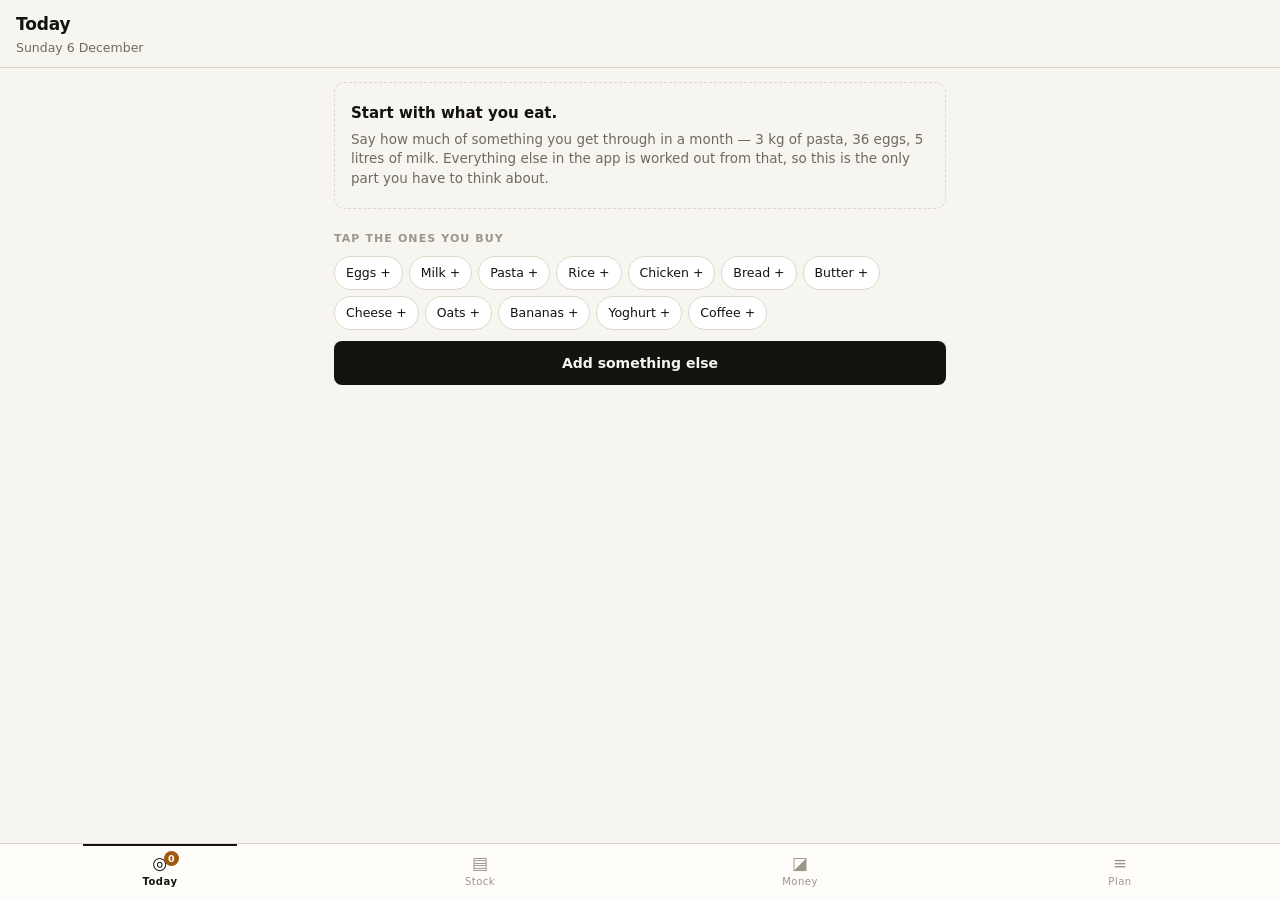
==== site/index.html @ faa76fbd "Update index.html" ====
<!DOCTYPE html>
<html lang="en">
<head>
<meta charset="utf-8">
<meta name="viewport" content="width=device-width,initial-scale=1,viewport-fit=cover">
<meta name="apple-mobile-web-app-capable" content="yes">
<meta name="mobile-web-app-capable" content="yes">
<meta name="apple-mobile-web-app-status-bar-style" content="default">
<meta name="apple-mobile-web-app-title" content="Kurv">
<meta name="theme-color" content="#f7f5f0">
<link rel="manifest" href="manifest.webmanifest">
<link rel="apple-touch-icon" href="icon.png">
<title>Kurv</title>
<style>
/* ---------------------------------------------------------------- tokens
   Carried over from SunWatch, which reads well at full brightness in a shop.
   Paper ground, near-black ink, hairline rules. Colour is functional only:
   green means the price is below normal, amber means act soon, red means
   you have run out or something is spoiling. Nothing is coloured for looks.

   Every number is set in mono with tabular figures — quantities and prices
   are the content of this app, so they get the instrument face and the
   prose gets out of the way.
------------------------------------------------------------------------ */
:root{
  --paper:#f7f5f0; --card:#fffdf9; --ink:#14120e; --mute:#6f6a5e;
  --faint:#9c9689; --rule:#ddd8cb; --rule2:#eae5d9;
  --deal:#1a6b46; --dealbg:#e8f2ec;
  --need:#a1590f; --needbg:#f8eedf;
  --gone:#9d2c20; --gonebg:#f8e8e5;
  --tap:44px;
  --mono:ui-monospace,"SF Mono",SFMono-Regular,Menlo,Consolas,monospace;
  --sans:-apple-system,BlinkMacSystemFont,"Segoe UI",Roboto,system-ui,sans-serif;
}
*{box-sizing:border-box;margin:0;padding:0;-webkit-tap-highlight-color:transparent}
html{-webkit-text-size-adjust:100%}
body{
  background:var(--paper); color:var(--ink); font-family:var(--sans);
  font-size:15px; line-height:1.45; touch-action:manipulation;
  padding-bottom:calc(70px + env(safe-area-inset-bottom));
  overscroll-behavior-y:contain;
}
.num{font-family:var(--mono);font-variant-numeric:tabular-nums;letter-spacing:-.02em}
button,input,select{font:inherit;color:inherit}
button{background:none;border:0;cursor:pointer}
:focus-visible{outline:2px solid var(--ink);outline-offset:2px;border-radius:3px}
@media (prefers-reduced-motion:reduce){*{animation:none!important;transition:none!important}}

/* ------------------------------------------------------------------ shell */
header{
  /* Deliberately not sticky. A sticky header over a long list of cards with
     clipped corners is what leaves paint trails on iOS Safari, and the nav at
     the bottom already gives a fixed anchor. */
  background:var(--paper);
  padding:calc(12px + env(safe-area-inset-top)) 16px 10px;
  border-bottom:1px solid var(--rule);
}
.hrow{display:flex;align-items:baseline;justify-content:space-between;gap:10px}
h1{font-size:17px;font-weight:650;letter-spacing:-.01em}
.hsub{font-size:12.5px;color:var(--mute);margin-top:2px}
main{padding:14px 14px 24px;max-width:640px;margin:0 auto}
.panel{display:none}
.panel.on{display:block}
h2{font-size:11px;font-weight:650;letter-spacing:.1em;text-transform:uppercase;
   color:var(--faint);margin:22px 0 9px}
h2:first-child{margin-top:2px}
.empty{border:1px dashed var(--rule);border-radius:10px;padding:20px 16px;
  text-align:center;color:var(--mute);font-size:13.5px}
.empty b{display:block;color:var(--ink);font-size:15px;font-weight:600;margin-bottom:5px}

/* ------------------------------------------------------------------- card */
.card{
  background:var(--card);border:1px solid var(--rule);border-radius:12px;
  padding:13px 14px;margin-bottom:9px;
}
/* The left edge is the status. A border rather than an absolutely positioned
   pseudo-element, so nothing has to be clipped to the rounded corner. */
.card.act{border-left-width:3px;padding-left:12px}
.card.s-deal{border-left-color:var(--deal)}
.card.s-need{border-left-color:var(--need)}
.card.s-out{border-left-color:var(--gone)}
.chead{display:flex;align-items:center;gap:9px;justify-content:space-between}
.cname{font-size:15.5px;font-weight:640;letter-spacing:-.01em}
.badge{font-size:10px;font-weight:700;letter-spacing:.08em;text-transform:uppercase;
  padding:3px 7px;border-radius:4px;white-space:nowrap}
.b-deal{background:var(--dealbg);color:var(--deal)}
.b-need{background:var(--needbg);color:var(--need)}
.b-out{background:var(--gonebg);color:var(--gone)}
.b-off{background:#eee9dd;color:var(--mute)}

/* ------------------------------------------------- signature: the burn-down
   How many days of this you have left, drawn as the cupboard emptying. The
   dotted upright is the point at which you want to be buying again; the
   hatched tail is what the suggested purchase would add. Same component is
   reused live inside the buy sheet, so the preview is literally the gauge
   you were just looking at. */
.gauge{margin:10px 0 2px}
.track{position:relative;height:9px;background:#ece7db;border-radius:5px;overflow:hidden}
.fill{position:absolute;left:0;top:0;bottom:0;border-radius:5px;background:var(--ink)}
.card.s-need .fill{background:var(--need)}
.card.s-out .fill{background:var(--gone)}
.ahead{position:absolute;top:0;bottom:0;border-radius:0 5px 5px 0;background:#9ecdb4}
.notch{position:absolute;top:0;bottom:0;width:1px;background:#8e8878}
.gsub{display:flex;justify-content:space-between;gap:8px;margin-top:6px;
  font-size:12px;color:var(--mute)}
.gsub .num{color:var(--ink)}

/* ------------------------------------------------- signature: the shelf tag
   The artifact this whole app is about. Store in the black bar, pack price
   large, price-per-unit beneath it because that is the number that actually
   decides anything. */
.tag{border:1px solid var(--ink);border-radius:7px;margin:11px 0 0;background:#fff}
.tag-store{background:var(--ink);color:var(--paper);font-size:9.5px;font-weight:700;
  letter-spacing:.09em;text-transform:uppercase;padding:5px 10px;
  border-radius:5px 5px 0 0;display:flex;justify-content:space-between;gap:8px}
.tag-body{padding:9px 11px 10px}
.tag-top{display:flex;align-items:baseline;gap:8px;flex-wrap:wrap}
.tag-price{font-size:22px;font-weight:680;line-height:1.05}
.tag-unit{font-size:13px;font-weight:600;color:var(--deal)}
.tag-was{font-size:11.5px;color:var(--faint);text-decoration:line-through}
.tag-name{font-size:11.5px;color:var(--mute);margin-top:3px;
  overflow:hidden;text-overflow:ellipsis;white-space:nowrap}

.why{font-size:13px;color:var(--mute);margin-top:10px;line-height:1.4}
.why b{color:var(--ink);font-weight:600}
.foot{display:flex;justify-content:space-between;gap:8px;margin-top:10px;
  padding-top:9px;border-top:1px solid var(--rule2);font-size:11.5px;color:var(--faint)}
.foot .num{color:var(--mute)}
.warn{font-size:12px;color:var(--gone);margin-top:8px;display:flex;gap:6px}
.warn::before{content:"▲";font-size:9px;line-height:1.6;flex:none}

/* ---------------------------------------------------------------- controls */
.row{display:flex;gap:8px;margin-top:11px;align-items:stretch}
.btn{background:var(--ink);color:var(--paper);border-radius:8px;padding:0 14px;
  min-height:var(--tap);font-size:14px;font-weight:600;display:flex;
  align-items:center;justify-content:center;gap:7px;flex:1;text-align:center}
.btn.deal{background:var(--deal)}
.btn.need{background:var(--need)}
.btn:active{opacity:.75}
.btn.ghost{background:none;color:var(--ink);border:1px solid var(--rule);flex:none;
  min-width:var(--tap);padding:0 12px;font-weight:500}
.btn.sm{min-height:34px;font-size:13px;padding:0 11px;flex:none}
.btn[disabled]{opacity:.4;pointer-events:none}
.chev{font-size:13px}

.slim{display:flex;align-items:center;gap:11px;width:100%;text-align:left;
  padding:11px 2px;min-height:var(--tap)}
.slim .cname{flex:none;min-width:82px}
.slim .track{flex:1;height:7px}
.slim .r{font-size:12px;color:var(--mute);flex:none;text-align:right;min-width:92px}

/* ------------------------------------------------------------------ fields */
.f{margin-top:11px}
.f label{display:block;font-size:11px;font-weight:600;letter-spacing:.06em;
  text-transform:uppercase;color:var(--faint);margin-bottom:5px}
input[type=text],input[type=number],input[type=date],input[type=search],select{
  -webkit-appearance:none;appearance:none;width:100%;background:#fff;border:1px solid var(--rule);border-radius:8px;
  padding:10px 11px;font-size:16px;min-height:var(--tap);
  font-family:var(--mono);font-variant-numeric:tabular-nums}
input[type=text],input[type=search],select{font-family:var(--sans)}
input::placeholder{color:#b8b2a4;font-family:var(--sans)}
.f2{display:grid;grid-template-columns:1fr 1fr;gap:9px}
.f3{display:grid;grid-template-columns:1fr 1fr 1fr;gap:9px}
.hint{font-size:11.5px;color:var(--faint);margin-top:5px}
.tags{display:flex;flex-wrap:wrap;gap:6px;margin-top:7px}
.tg{border:1px solid var(--rule);background:#fff;border-radius:20px;padding:7px 11px;
  font-size:12.5px;min-height:34px;display:flex;align-items:center}
.tg.on{background:var(--ink);color:var(--paper);border-color:var(--ink)}

/* ------------------------------------------------------------------ detail */
.detail{display:none;margin-top:12px;padding-top:12px;border-top:1px solid var(--rule2)}
.detail.on{display:block}
.lo{display:flex;align-items:center;gap:10px;padding:9px 0;
  border-bottom:1px solid var(--rule2)}
.lo:last-child{border-bottom:0}
.lo-m{flex:1;min-width:0}
.lo-n{font-size:13px;overflow:hidden;text-overflow:ellipsis;white-space:nowrap}
.lo-s{font-size:11.5px;color:var(--faint);margin-top:2px}
.lo-p{text-align:right;flex:none}
.lo-u{font-size:13.5px;font-weight:640}
.lo-w{font-size:11px;color:var(--faint)}
.x{color:var(--faint);font-size:19px;line-height:1;padding:8px;flex:none;min-width:36px}
.best{color:var(--deal);font-weight:640}

.res{display:flex;align-items:center;gap:10px;padding:10px 0;
  border-bottom:1px solid var(--rule2);width:100%;text-align:left}
.res:last-child{border-bottom:0}
.res-m{flex:1;min-width:0}
.plus{border:1px solid var(--rule);border-radius:7px;min-width:38px;min-height:38px;
  display:flex;align-items:center;justify-content:center;font-size:17px;flex:none}
.plus.on{background:var(--ink);color:var(--paper);border-color:var(--ink)}

/* ------------------------------------------------------------------- lots */
.lot{display:flex;align-items:center;gap:10px;padding:10px 0;
  border-bottom:1px solid var(--rule2)}
.lot:last-child{border-bottom:0}
.lot-m{flex:1;min-width:0}
.lot-q{font-size:14px;font-weight:620}
.lot-s{font-size:11.5px;color:var(--mute);margin-top:2px}
.dot{display:inline-block;width:6px;height:6px;border-radius:50%;
  background:var(--need);margin-right:5px;vertical-align:middle}
.soon{color:var(--gone)}

/* ------------------------------------------------------------------ money */
.big{font-family:var(--mono);font-variant-numeric:tabular-nums;
  font-size:38px;font-weight:600;letter-spacing:-.03em;line-height:1}
.big small{font-size:15px;font-weight:500;color:var(--mute);letter-spacing:0}
.kv{display:flex;justify-content:space-between;gap:10px;padding:8px 0;
  border-bottom:1px solid var(--rule2);font-size:13.5px}
.kv:last-child{border-bottom:0}
.kv span:first-child{color:var(--mute)}
.bar{height:10px;background:#ece7db;border-radius:5px;overflow:hidden;margin:9px 0 5px;
  position:relative}
.bar i{display:block;height:100%;background:var(--ink);border-radius:5px}
.bar i.over{background:var(--gone)}
svg.chart{width:100%;height:150px;display:block;margin-top:4px}
.rc{display:flex;gap:10px;padding:9px 0;border-bottom:1px solid var(--rule2);font-size:13px}
.rc:last-child{border-bottom:0}
.rc-m{flex:1;min-width:0}
.rc-s{font-size:11.5px;color:var(--faint);margin-top:2px}
.rc-p{text-align:right;flex:none}
.save{color:var(--deal);font-size:11.5px}

.packin{width:62px;flex:none;padding:7px 6px;text-align:center;font-size:14px;
  min-height:36px;border-radius:6px}
.kv .save{font-size:inherit}
.res{background:none;border:0}
.slim{cursor:pointer}

/* -------------------------------------------------------------------- nav */
nav{position:fixed;left:0;right:0;bottom:0;z-index:30;display:flex;
  background:var(--card);border-top:1px solid var(--rule);
  padding-bottom:env(safe-area-inset-bottom)}
nav button{flex:1;padding:9px 2px 8px;font-size:10px;letter-spacing:.05em;
  color:var(--faint);display:flex;flex-direction:column;align-items:center;gap:3px;
  min-height:56px;justify-content:center;position:relative}
nav button .g{font-size:17px;line-height:1}
nav button.on{color:var(--ink);font-weight:640}
nav button.on::after{content:"";position:absolute;top:0;left:26%;right:26%;height:2px;
  background:var(--ink)}
nav .pip{position:absolute;top:7px;right:calc(50% - 19px);min-width:15px;height:15px;
  border-radius:8px;background:var(--need);color:#fff;font-size:9.5px;font-weight:700;
  display:flex;align-items:center;justify-content:center;padding:0 4px}

/* ------------------------------------------------------------------ sheet */
.modal{position:fixed;inset:0;z-index:60;background:rgba(20,18,14,.42);
  display:none;align-items:flex-end;justify-content:center}
.modal.on{display:flex}
.sheet{background:var(--paper);width:100%;max-width:640px;
  border-radius:16px 16px 0 0;padding:18px 16px calc(18px + env(safe-area-inset-bottom));
  max-height:92vh;overflow-y:auto}
.sheet h3{font-size:17px;font-weight:650;letter-spacing:-.01em}
.sheet .sub{font-size:12.5px;color:var(--mute);margin-top:3px}
.prev{background:var(--card);border:1px solid var(--rule);border-radius:10px;
  padding:12px;margin-top:13px}
/* Centred with left/right rather than a transform: a fixed, transformed,
   fading element is the single most reliable way to get a ghost on iOS. */
#toast{position:fixed;left:12px;right:12px;bottom:calc(78px + env(safe-area-inset-bottom));
  margin:0 auto;width:max-content;max-width:calc(100% - 24px);
  background:var(--ink);color:var(--paper);
  padding:10px 15px;border-radius:8px;font-size:13.5px;z-index:80;
  visibility:hidden;opacity:0;pointer-events:none;transition:opacity .18s;text-align:center}
#toast.on{visibility:visible;opacity:1}
.note{background:var(--needbg);border:1px solid #e6d5b8;border-radius:9px;
  padding:11px 12px;font-size:13px;margin-bottom:12px;display:flex;
  justify-content:space-between;align-items:center;gap:10px}
.note.ok{background:var(--dealbg);border-color:#c8e0d3}
</style>
</head>
<body>

<header>
  <div class="hrow">
    <h1 id="hTitle">Today</h1>
    <div class="num" id="hRight" style="font-size:12.5px;color:var(--mute)"></div>
  </div>
  <div class="hsub" id="hSub"></div>
</header>

<main>
  <section class="panel on" id="p-today"><div id="todayBody"></div></section>
  <section class="panel" id="p-stock"><div id="stockBody"></div></section>
  <section class="panel" id="p-money"><div id="moneyBody"></div></section>
  <section class="panel" id="p-plan"><div id="planBody"></div></section>
</main>

<nav>
  <button data-tab="today" class="on"><span class="g">◎</span>Today<span class="pip" id="pip" hidden></span></button>
  <button data-tab="stock"><span class="g">▤</span>Stock</button>
  <button data-tab="money"><span class="g">◪</span>Money</button>
  <button data-tab="plan"><span class="g">≡</span>Plan</button>
</nav>

<!-- Log a purchase ------------------------------------------------------- -->
<div class="modal" id="mBuy">
  <div class="sheet">
    <h3 id="buyTitle">Buy</h3>
    <div class="sub" id="buySub"></div>

    <div class="f">
      <label>Product</label>
      <select id="buyProduct"></select>
    </div>

    <div class="f2">
      <div class="f"><label>Packs</label>
        <input id="buyPacks" type="number" min="1" step="1" inputmode="numeric"></div>
      <div class="f"><label>Price per pack</label>
        <input id="buyPrice" type="number" min="0" step="0.01" inputmode="decimal"></div>
    </div>

    <div class="f">
      <label>Best before</label>
      <div class="tags" id="buyTags"></div>
      <input id="buyExp" type="date" style="margin-top:7px">
    </div>

    <div class="prev" id="buyPrev"></div>

    <div class="row">
      <button class="btn ghost" data-act="close">Cancel</button>
      <button class="btn" data-act="confirmBuy">Log purchase</button>
    </div>
  </div>
</div>

<!-- Add stock you already have ------------------------------------------- -->
<div class="modal" id="mStock">
  <div class="sheet">
    <h3 id="stkTitle">Add stock</h3>
    <div class="sub" id="stkSub"></div>

    <div class="f"><label id="stkQtyLabel">Amount</label>
      <input id="stkQty" type="number" min="0" step="any" inputmode="decimal"></div>

    <div class="f">
      <label>Best before</label>
      <div class="tags" id="stkTags"></div>
      <input id="stkExp" type="date" style="margin-top:7px">
    </div>

    <div class="prev" id="stkPrev"></div>

    <div class="row">
      <button class="btn ghost" data-act="close">Cancel</button>
      <button class="btn" data-act="confirmStock">Add to stock</button>
    </div>
  </div>
</div>

<!-- Create or edit a meal item ------------------------------------------- -->
<div class="modal" id="mItem">
  <div class="sheet">
    <h3 id="itemTitle">New item</h3>
    <div class="sub">What you eat and how fast. Set once, then leave it alone.</div>

    <div class="f"><label>Name</label>
      <input id="itName" type="text" placeholder="Eggs" autocomplete="off"></div>

    <div class="f"><label>Measured in</label>
      <div class="tags" id="itUnit"></div></div>

    <div class="f2">
      <div class="f"><label>Per month</label>
        <input id="itMonth" type="number" min="0" step="any" inputmode="decimal"></div>
      <div class="f"><label>Per day</label>
        <input id="itDay" type="number" min="0" step="any" inputmode="decimal"></div>
    </div>
    <div class="hint" id="itRateHint"></div>

    <div class="f2">
      <div class="f"><label>Keeps, unopened</label>
        <input id="itShelf" type="number" min="1" step="1" inputmode="numeric"></div>
      <div class="f"><label>Keeps, once open</label>
        <input id="itOpen" type="number" min="0" step="1" inputmode="numeric"></div>
    </div>
    <div class="hint">Days. Leave "once open" at 0 for anything that keeps the same
      after opening, like pasta or rice.</div>

    <div class="f"><label>Buy again when down to</label>
      <input id="itCover" type="number" min="1" step="1" inputmode="numeric"></div>
    <div class="hint">Days of supply left. Blank uses the default in Plan.</div>

    <div class="row">
      <button class="btn ghost" data-act="close">Cancel</button>
      <button class="btn" data-act="confirmItem">Save</button>
    </div>
    <div class="row" id="itDeleteRow" hidden>
      <button class="btn ghost" data-act="deleteItem" style="flex:1;color:var(--gone)">
        Delete this item</button>
    </div>
  </div>
</div>

<!-- Close the month ------------------------------------------------------- -->
<div class="modal" id="mReset">
  <div class="sheet">
    <h3>Close the month</h3>
    <div class="sub" id="resetSub"></div>
    <div class="prev" id="resetPrev"></div>
    <div class="hint" style="margin-top:10px">
      Your stock, lookout lists and plan all stay exactly as they are. Only the
      month's spending, savings and receipts are filed away.</div>
    <div class="row">
      <button class="btn ghost" data-act="close">Not yet</button>
      <button class="btn" data-act="confirmReset">File it and start fresh</button>
    </div>
  </div>
</div>

<input type="file" id="importFile" accept="application/json" hidden>
<div id="toast" role="status" aria-live="polite"></div>
<script>
/* ============================================================================
 * Kurv engine — the whole decision model.
 *
 * One idea holds it together: you state a fixed monthly plan ("36 eggs, 3 kg
 * pasta, 5 L milk"), and everything else is derived. The app never guesses
 * your consumption from receipts, which is what made the last version need so
 * much explaining on screen.
 *
 * Two purchases exist and only two:
 *   needful      you are running low and nothing is on offer  -> one pack
 *   opportunity  a real offer exists                          -> as many packs
 *                as the item's own budget affords and its shelf life survives
 *
 * No dependency on the DOM, so it runs under node for tests.
 * ==========================================================================*/

var Kurv = (function () {
  "use strict";

  var MS_DAY = 86400000;
  var MONTH = 30.437; // mean Gregorian month, so "36 a month" means 36
  var EPS = 1e-9;

  /* ======================================================== days and dates
   * Everything internal is an integer local day number. Storing timestamps
   * meant a session that crossed 02:00 changed day in UTC but not in
   * Copenhagen, and the cover counts drifted by one.
   */

  function dayOf(d) {
    d = d || new Date();
    return Math.floor(
      Date.UTC(d.getFullYear(), d.getMonth(), d.getDate()) / MS_DAY
    );
  }
  function dayFromISO(iso) {
    if (!iso || String(iso).length < 10) return null;
    var y = +String(iso).slice(0, 4),
      m = +String(iso).slice(5, 7),
      d = +String(iso).slice(8, 10);
    if (!isFinite(y) || !isFinite(m) || !isFinite(d)) return null;
    return Math.floor(Date.UTC(y, m - 1, d) / MS_DAY);
  }
  function isoFromDay(n) {
    if (n === null || n === undefined || !isFinite(n)) return "";
    return new Date(n * MS_DAY).toISOString().slice(0, 10);
  }
  function today() {
    return dayOf(new Date());
  }
  function monthKeyOf(d) {
    d = d || new Date();
    return d.getFullYear() + "-" + String(d.getMonth() + 1).padStart(2, "0");
  }
  /** Human date, Danish short form, without dragging in Intl every call. */
  var MON = ["jan","feb","mar","apr","maj","jun","jul","aug","sep","okt","nov","dec"];
  function dayLabel(n) {
    if (n === null || n === undefined || !isFinite(n)) return "—";
    var d = new Date(n * MS_DAY);
    var s = d.getUTCDate() + " " + MON[d.getUTCMonth()];
    // Only show the year when it is not the current one, so the common case
    // stays short and "3 aug" can never be mistaken for today.
    var y = d.getUTCFullYear();
    return y === new Date().getFullYear() ? s : s + " " + y;
  }

  /* ================================================================== units
   * A meal item has exactly one canonical unit, fixed by the plan. "36 eggs a
   * month" makes it pieces, and a 15-stk tray then converts cleanly. The old
   * version let a kg list hold a stk product, which silently recorded 0.00 kg
   * and made every downstream number wrong.
   */

  var CANON = ["pc", "kg", "L"];
  var UNIT_LABEL = { pc: "pcs", kg: "kg", L: "L" };
  var UNIT_PER = { pc: "stk", kg: "kg", L: "L" }; // what goes after "kr/"
  var UNIT_NOUN = { pc: "pieces", kg: "kilos", L: "litres" };

  var TO_BASE = {
    g: ["kg", 0.001], gr: ["kg", 0.001], gram: ["kg", 0.001], grams: ["kg", 0.001],
    kg: ["kg", 1], kilo: ["kg", 1], kilogram: ["kg", 1],
    ml: ["L", 0.001], cl: ["L", 0.01], dl: ["L", 0.1],
    l: ["L", 1], lt: ["L", 1], ltr: ["L", 1], liter: ["L", 1], litre: ["L", 1],
    stk: ["pc", 1], st: ["pc", 1], stks: ["pc", 1], pc: ["pc", 1], pcs: ["pc", 1],
    pk: ["pc", 1], pak: ["pc", 1], pakke: ["pc", 1], pkt: ["pc", 1],
    styk: ["pc", 1], piece: ["pc", 1], pieces: ["pc", 1], ps: ["pc", 1],
  };

  function cleanUnit(u) {
    return String(u || "").trim().toLowerCase().replace(/[.\s_-]/g, "");
  }

  /** One quantity+unit pair into a canonical unit, or null if incompatible. */
  function toCanon(qty, unit, canon) {
    var q = Number(qty);
    if (!isFinite(q) || q <= 0) return null;
    var e = TO_BASE[cleanUnit(unit)];
    if (!e || e[0] !== canon) return null;
    return q * e[1];
  }

  /* ============================================================ pack parsing
   * The catalog's own quantity/unit columns are right most of the time and
   * blank or wrong the rest, with the real size sitting in the name:
   * "Dava, Skrabeæg S/M 1× 15 stk". So try the columns, then read the name,
   * and always keep the number visible so it can be corrected by hand.
   */

  var NUM = "(\\d+(?:[.,]\\d+)?)";
  var UNITS = "(kg|g|gram|gr|ml|cl|dl|liter|litre|ltr|l|stk|styk|st|stks|pk|pakke|pak|pkt|pcs|pc)";

  function parsePack(name, colQty, colUnit, canon) {
    // 1. the catalog columns, when they agree with the item's unit
    var direct = toCanon(colQty, colUnit, canon);

    // 2. every size-looking token in the name, converted where possible
    var found = [];
    var text = " " + String(name || "").toLowerCase().replace(/,/g, " ") + " ";

    // "3 x 500 g" / "1× 15 stk" — a multiplier and a size
    var reMul = new RegExp(NUM + "\\s*[x×*]\\s*" + NUM + "\\s*" + UNITS + "\\b", "g");
    var m;
    while ((m = reMul.exec(text))) {
      var mult = Number(m[1].replace(",", "."));
      var size = Number(m[2].replace(",", "."));
      var v = toCanon(size, m[3], canon);
      if (v !== null && mult > 0) found.push(v * mult);
    }

    // "500 g" / "15 stk" / "1 L"
    var reOne = new RegExp(NUM + "\\s*" + UNITS + "\\b", "g");
    while ((m = reOne.exec(text))) {
      var v2 = toCanon(m[1].replace(",", "."), m[2], canon);
      if (v2 !== null) found.push(v2);
    }

    // "10-pak" / "6 pack" — a bare count, only meaningful for pieces
    if (canon === "pc") {
      var rePak = new RegExp(NUM + "\\s*-?\\s*(pak|pack|pk|stk)\\b", "g");
      while ((m = rePak.exec(text))) {
        var n = Number(m[1].replace(",", "."));
        if (n > 0) found.push(n);
      }
    }

    if (direct !== null) {
      // A column reading of exactly 1 next to a bigger number in the name is
      // the "1× 15 stk" case: the column counted trays, the name counted eggs.
      var bigger = found.filter(function (x) { return x > direct + EPS; });
      if (direct === 1 && bigger.length) return Math.max.apply(null, bigger);
      return direct;
    }
    if (found.length) return Math.max.apply(null, found);
    return null;
  }

  /* ================================================================= search
   * The catalog is Danish and typed on a phone, so æ/ae/a all have to collapse
   * to one form before anything is compared — otherwise "malk" and "brod",
   * which is what people actually type, match nothing.
   */

  function fold(s) {
    var t = String(s || "");
    if (t.normalize) t = t.normalize("NFC");
    t = t.replace(/[ÆæÄä]/g, "a").replace(/[ØøÖö]/g, "o").replace(/[Åå]/g, "a");
    t = t.normalize("NFKD").replace(/[\u0300-\u036f]/g, "");
    t = t.toLowerCase().replace(/[^a-z0-9]+/g, " ");
    t = t.replace(/aa/g, "a").replace(/ae/g, "a").replace(/oe/g, "o");
    return t.replace(/\s+/g, " ").trim();
  }

  // English in, Danish out. Typing "eggs" in an English interface is a fair
  // thing to try, and it used to return nothing at all.
  var SYN = {
    egg: "æg", eggs: "æg", milk: "mælk", wholemilk: "sødmælk",
    chicken: "kylling", bread: "brød", butter: "smør", cheese: "ost",
    rice: "ris", onion: "løg", onions: "løg", potato: "kartofler",
    potatoes: "kartofler", apple: "æble", apples: "æbler", banana: "banan",
    bananas: "bananer", beef: "oksekød", pork: "svinekød", fish: "fisk",
    oats: "havregryn", oatmeal: "havregryn", porridge: "havregryn",
    flour: "hvedemel", sugar: "sukker", salt: "salt", coffee: "kaffe",
    tea: "te", juice: "juice", water: "vand", oil: "olie", oliveoil: "olivenolie",
    tomato: "tomat", tomatoes: "tomater", carrot: "gulerødder",
    carrots: "gulerødder", cucumber: "agurk", salmon: "laks", tuna: "tun",
    beans: "bønner", lentils: "linser", chickpeas: "kikærter",
    yoghurt: "yoghurt", yogurt: "yoghurt", skyr: "skyr", cream: "fløde",
    mince: "hakket", minced: "hakket", chocolate: "chokolade",
    honey: "honning", nuts: "nødder", almonds: "mandler", lemon: "citron",
    orange: "appelsin", garlic: "hvidløg", pepper: "peber", turkey: "kalkun",
    lamb: "lam", ham: "skinke", sausage: "pølser", bacon: "bacon",
    pasta: "pasta", spaghetti: "spaghetti", noodles: "nudler",
    frozen: "frost", organic: "økologisk", wholegrain: "fuldkorn",
    cornflakes: "cornflakes", muesli: "mysli", tofu: "tofu", peas: "ærter",
    corn: "majs", broccoli: "broccoli", spinach: "spinat", mushroom: "champignon",
    mushrooms: "champignon", pepperbell: "peberfrugt", cabbage: "kål",
    liver: "lever", shrimp: "rejer", cod: "torsk", herring: "sild",
    vinegar: "eddike", mustard: "sennep", ketchup: "ketchup", jam: "marmelade",
    soup: "suppe", pizza: "pizza", crisps: "chips", biscuits: "kiks",
  };

  /** Each query word becomes the set of spellings that should count as a hit. */
  function queryTerms(q) {
    var raw = String(q || "").toLowerCase().split(/[^\p{L}\p{N}]+/u).filter(Boolean);
    return raw.map(function (w) {
      var alts = [w];
      if (SYN[w]) alts.push(SYN[w]);
      // "eggs" -> "egg" -> "æg"; a lazy singular so plurals don't miss
      if (w.length > 3 && w.slice(-1) === "s" && SYN[w.slice(0, -1)])
        alts.push(SYN[w.slice(0, -1)]);
      return alts.map(fold).filter(function (x) { return x.length; });
    }).filter(function (g) { return g.length; });
  }

  /**
   * Score one folded name against the term groups. Whole-word hits beat
   * inside-a-word hits, which is what stops "æg" from drowning in "pålæg".
   * Returns -1 when any term group is missing entirely.
   */
  function scoreName(folded, groups) {
    var words = folded.split(" ");
    var total = 0;
    for (var i = 0; i < groups.length; i++) {
      var best = -1;
      for (var j = 0; j < groups[i].length; j++) {
        var t = groups[i][j];
        var s = -1;
        for (var w = 0; w < words.length; w++) {
          if (words[w] === t) { s = Math.max(s, 100 - w * 2); break; }
          if (words[w].indexOf(t) === 0) s = Math.max(s, 70 - w * 2);
          else if (words[w].indexOf(t) >= 0) s = Math.max(s, 40 - w * 2);
        }
        if (s > best) best = s;
      }
      if (best < 0) return -1;
      total += best;
    }
    // Short, specific names are usually the plain product; long ones are
    // flavoured variants of it.
    return total - Math.min(20, folded.length / 6);
  }

  /* ================================================== consumption and stock */

  function rateOf(item) {
    var m = Number(item && item.perMonth);
    return isFinite(m) && m > 0 ? m / MONTH : 0;
  }

  function effExp(lot, openLife) {
    if (lot.open === null || lot.open === undefined) return lot.exp;
    if (!openLife || openLife <= 0) return lot.exp;
    return Math.min(lot.exp, lot.open + openLife);
  }

  /** FEFO, but you finish the pack you already opened before starting another. */
  function fefo(lots, openLife) {
    return lots.slice().sort(function (a, b) {
      var ao = a.open !== null && a.open !== undefined ? 0 : 1;
      var bo = b.open !== null && b.open !== undefined ? 0 : 1;
      if (ao !== bo) return ao - bo;
      var ae = effExp(a, openLife), be = effExp(b, openLife);
      if (ae === null && be === null) return (a.bought || 0) - (b.bought || 0);
      if (ae === null) return 1;
      if (be === null) return -1;
      if (ae !== be) return ae - be;
      return (a.bought || 0) - (b.bought || 0);
    });
  }

  /**
   * Step day by day from `from` to `to`, eating at the plan rate and throwing
   * out whatever expires. Mutates the lots it is given, so callers that only
   * want a forecast pass a copy.
   *
   * Day-stepping rather than closed-form because expiry and consumption
   * interleave: a pack can spoil halfway through the month and the packs
   * behind it then last longer. Bounded to a year of catch-up.
   */
  function run(lots, rate, openLife, from, to, opts) {
    opts = opts || {};
    var wasted = 0, short = 0, runOut = null, spoiled = [];
    var start = from, end = to;
    if (end - start > 400) start = end - 400;

    for (var d = start; d < end; d++) {
      var need = rate;
      var order = fefo(lots, openLife);
      for (var i = 0; i < order.length && need > EPS; i++) {
        var lot = order[i];
        if (lot.qty <= EPS) continue;
        if (lot.open === null || lot.open === undefined) lot.open = d;
        var take = Math.min(lot.qty, need);
        lot.qty -= take;
        need -= take;
      }
      if (need > EPS) {
        short += need;
        if (runOut === null) runOut = d;
      }
      // Anything past its date at the end of the day is gone.
      for (var k = lots.length - 1; k >= 0; k--) {
        var L = lots[k];
        if (L.qty <= EPS) { lots.splice(k, 1); continue; }
        var e = effExp(L, openLife);
        if (e !== null && e <= d) {
          wasted += L.qty;
          spoiled.push({ qty: L.qty, day: d, product: L.product || "", exp: L.exp });
          lots.splice(k, 1);
        }
      }
      if (opts.stopWhenEmpty && !lots.length) {
        if (runOut === null) runOut = d + 1;
        break;
      }
    }
    return { wasted: wasted, short: short, runOut: runOut, spoiled: spoiled };
  }

  function stockOf(item) {
    var t = 0;
    for (var i = 0; i < item.lots.length; i++) t += Math.max(0, item.lots[i].qty);
    return t;
  }

  /** Bring an item's lots up to today. Called on load and after every change. */
  function reconcile(item, todayDay) {
    if (!item.lots) item.lots = [];
    if (item.asOf === null || item.asOf === undefined) item.asOf = todayDay;
    var r = { wasted: 0, short: 0, spoiled: [] };
    if (todayDay > item.asOf) {
      r = run(item.lots, rateOf(item), item.openLife || 0, item.asOf, todayDay);
      item.asOf = todayDay;
      item.wasted = (item.wasted || 0) + r.wasted;
    }
    if (rateOf(item) > 0) {
      var front = fefo(item.lots, item.openLife || 0)
        .filter(function (l) { return l.qty > EPS; })[0];
      if (front && (front.open === null || front.open === undefined)) front.open = todayDay;
    }
    return r;
  }

  /** Days until the cupboard is empty, from today, at the plan rate. */
  function coverOf(item, todayDay) {
    var rate = rateOf(item);
    if (rate <= 0) return Infinity;
    var copy = cloneLots(item.lots);
    var r = run(copy, rate, item.openLife || 0, todayDay, todayDay + 400, {
      stopWhenEmpty: true,
    });
    var out = r.runOut === null ? todayDay + 400 : r.runOut;
    return out - todayDay;
  }

  function cloneLots(lots) {
    return lots.map(function (l) {
      return { qty: l.qty, exp: l.exp, open: l.open === undefined ? null : l.open,
               bought: l.bought, product: l.product };
    });
  }

  /** The lot currently in use, and how long it has left once open. */
  function openLot(item, todayDay) {
    var order = fefo(item.lots, item.openLife || 0);
    for (var i = 0; i < order.length; i++) if (order[i].qty > EPS) {
      var l = order[i];
      var e = effExp(l, item.openLife || 0);
      return {
        lot: l,
        isOpen: l.open !== null && l.open !== undefined,
        expires: e,
        daysLeft: e === null ? null : e - todayDay,
      };
    }
    return null;
  }

  /* ================================================================ offers */

  /**
   * Every watched product priced per canonical unit, cheapest first, so the
   * list itself is the ranking the person asked for.
   */
  function offers(item, lookup) {
    var out = [];
    for (var i = 0; i < item.watch.length; i++) {
      var w = item.watch[i];
      var row = lookup(w.key);
      var pack = Number(w.pack);
      if (!isFinite(pack) || pack <= 0) continue;
      var price = row ? row.price : Number(w.lastPrice);
      var regular = row ? (row.regular || row.price) : Number(w.lastRegular || w.lastPrice);
      if (!isFinite(price) || price <= 0) continue;
      if (!isFinite(regular) || regular <= 0) regular = price;
      out.push({
        key: w.key,
        pack: pack,
        store: row ? row.store : w.store || "",
        name: row ? row.name : w.name || w.key,
        price: price,
        regular: regular,
        since: row ? row.since : null,
        unitPrice: price / pack,
        regularUnit: regular / pack,
        off: regular > price ? (regular - price) / regular : 0,
        live: !!row,
      });
    }
    out.sort(function (a, b) { return a.unitPrice - b.unitPrice; });
    return out;
  }

  /** What a unit normally costs: the cheapest regular price you have access to. */
  function typicalUnit(offs) {
    var best = null;
    for (var i = 0; i < offs.length; i++) {
      if (best === null || offs[i].regularUnit < best) best = offs[i].regularUnit;
    }
    return best;
  }

  function budgetOf(item, offs) {
    var t = typicalUnit(offs);
    if (t === null || !isFinite(item.perMonth)) return null;
    return item.perMonth * t;
  }

  /* ========================================================== buy decisions */

  /**
   * How many packs of `offer` can be absorbed without waste. Simulated rather
   * than solved, because existing lots have their own expiry dates and the
   * arithmetic version got them wrong.
   */
  function packsBeforeWaste(item, offer, shelfDays, todayDay, maxPacks) {
    var rate = rateOf(item);
    if (rate <= 0) return 0;
    var openLife = item.openLife || 0;
    var horizon = todayDay + Math.min(400, Math.max(60, shelfDays + 60));

    var base = run(cloneLots(item.lots), rate, openLife, todayDay, horizon).wasted;

    var best = 0;
    for (var n = 1; n <= maxPacks; n++) {
      var lots = cloneLots(item.lots);
      for (var k = 0; k < n; k++) {
        lots.push({ qty: offer.pack, exp: todayDay + shelfDays, open: null,
                    bought: todayDay, product: offer.name });
      }
      var w = run(lots, rate, openLife, todayDay, horizon).wasted;
      if (w > base + 1e-6) break;
      best = n;
    }
    return best;
  }

  /**
   * The verdict for one meal item. Four outcomes, and each names the reason it
   * reached them so the card can say it in one line.
   */
  function decide(item, offs, todayDay, settings) {
    var rate = rateOf(item);
    var stock = stockOf(item);
    var cover = coverOf(item, todayDay);
    var best = offs.length ? offs[0] : null;
    var typ = typicalUnit(offs);
    var reorder = isFinite(item.coverDays) && item.coverDays > 0
      ? item.coverDays : settings.coverDays;

    var res = {
      state: "ok", stock: stock, cover: cover, rate: rate,
      best: best, typical: typ, packs: 0, spend: 0, saving: 0,
      budget: null, remaining: null, reason: "", capped: "",
      // What today's cupboard loses to dates over the next fortnight, at the
      // plan rate. This is the number the open-pack countdown exists for.
      spoiling: run(cloneLots(item.lots), rate, item.openLife || 0,
                    todayDay, todayDay + 14).wasted,
    };
    if (rate <= 0) { res.state = "off"; res.reason = "No monthly amount set yet."; return res; }
    if (!best) {
      res.state = stock <= EPS ? "out" : "ok";
      res.reason = "Nothing on the lookout list yet.";
      return res;
    }

    var budget = typ === null ? null : item.perMonth * typ;
    var spent = Number(item.spent) || 0;
    res.budget = budget;
    res.remaining = budget === null ? null : Math.max(0, budget - spent);

    // Is a unit of this cheaper right now than it normally is?
    var offPct = typ && typ > 0 ? (typ - best.unitPrice) / typ : 0;
    var isDeal = offPct >= settings.dealPct / 100;
    res.off = offPct;

    var low = stock <= EPS || cover <= reorder;

    if (!low && !isDeal) {
      res.reason = "Covered for " + fmtDays(cover) + ". No offer worth acting on.";
      return res;
    }

    if (low && !isDeal) {
      res.state = stock <= EPS ? "out" : "need";
      res.packs = 1;
      res.spend = best.price;
      res.reason = stock <= EPS
        ? "Out of stock and nothing is on offer — buy one."
        : "Down to " + fmtDays(cover) + " and nothing is on offer — buy one.";
      return res;
    }

    // A real offer: take as much as budget and shelf life allow.
    var shelf = Number(item.shelfLife) > 0 ? Number(item.shelfLife) : 30;
    var byShelf = packsBeforeWaste(item, best, shelf, todayDay, 40);
    var byBudget = res.remaining === null ? 40
      : Math.floor((res.remaining + 1e-6) / best.price);
    var maxCover = settings.maxCover > 0 ? settings.maxCover : 120;
    var byCover = Math.max(0, Math.floor((rate * maxCover - stock) / best.pack));

    var n = Math.min(byShelf, byBudget, byCover);
    // Say which of the three actually held it back, in the order that matters
    // most to explain. If nothing bound, say nothing.
    var capped = "";
    if (n < 40) {
      var caps = [[byShelf, "shelf life"], [byBudget, "the budget"],
                  [byCover, "your stock ceiling"]];
      caps.sort(function (a, b) { return a[0] - b[0]; });
      if (caps[0][0] === n) capped = caps[0][1];
    }

    if (n < 1) {
      // Nothing fits cleanly. If we're out anyway, one pack still beats none.
      if (low) {
        res.state = stock <= EPS ? "out" : "need";
        res.packs = 1;
        res.spend = best.price;
        res.saving = Math.max(0, (typ - best.unitPrice) * best.pack);
        res.capped = byShelf < 1 ? "shelf life" : byBudget < 1 ? "budget" : "stock ceiling";
        res.reason = byShelf < 1
          ? "On offer, but a whole pack would go off before you finish it — take one."
          : "On offer, but the budget is spent — take one anyway, you're low.";
        return res;
      }
      res.reason = "On offer, but there is no room for it — " + (byShelf < 1
        ? "a pack would spoil before you got through it." : "this month's budget is spent.");
      res.state = "ok";
      return res;
    }

    res.state = "deal";
    res.packs = n;
    res.spend = n * best.price;
    res.saving = (typ - best.unitPrice) * best.pack * n;
    res.capped = capped;
    var after = coverAfter(item, best, n, shelf, todayDay);
    res.coverAfter = after;
    res.reason =
      Math.round(offPct * 100) + "% under what you normally pay. " +
      n + (n === 1 ? " pack" : " packs") + " takes you to " + fmtDays(after) +
      (capped ? ", and that is all " + capped + " allows." : ".");
    return res;
  }

  function coverAfter(item, offer, n, shelfDays, todayDay) {
    var lots = cloneLots(item.lots);
    for (var k = 0; k < n; k++) {
      lots.push({ qty: offer.pack, exp: todayDay + shelfDays, open: null,
                  bought: todayDay, product: offer.name });
    }
    var r = run(lots, rateOf(item), item.openLife || 0, todayDay, todayDay + 400,
                { stopWhenEmpty: true });
    var out = r.runOut === null ? todayDay + 400 : r.runOut;
    return out - todayDay;
  }

  /* ============================================================== formatting */

  function fmtDays(d) {
    if (!isFinite(d)) return "—";
    if (d >= 400) return "over a year";
    if (d >= 60) return Math.round(d / 30.437) + " months";
    if (d >= 14) return Math.round(d / 7) + " weeks";
    if (d <= 0) return "no days";
    return Math.round(d) + (Math.round(d) === 1 ? " day" : " days");
  }

  function fmtQty(v, unit) {
    if (!isFinite(v)) return "—";
    if (unit === "pc") {
      var r = Math.round(v * 10) / 10;
      return String(Math.abs(r - Math.round(r)) < 0.05
        ? Math.round(r) : r.toFixed(1).replace(".", ","));
    }
    return (v >= 10 ? v.toFixed(1) : v.toFixed(2)).replace(".", ",");
  }

  function kr(v) {
    if (!isFinite(v)) return "—";
    return v.toFixed(2).replace(".", ",");
  }
  function kr0(v) {
    if (!isFinite(v)) return "—";
    return Math.round(v).toLocaleString("da-DK");
  }

  return {
    MS_DAY: MS_DAY, MONTH: MONTH, CANON: CANON,
    UNIT_LABEL: UNIT_LABEL, UNIT_NOUN: UNIT_NOUN, UNIT_PER: UNIT_PER,
    dayOf: dayOf, dayFromISO: dayFromISO, isoFromDay: isoFromDay,
    today: today, monthKeyOf: monthKeyOf, dayLabel: dayLabel,
    toCanon: toCanon, parsePack: parsePack,
    fold: fold, queryTerms: queryTerms, scoreName: scoreName, SYN: SYN,
    rateOf: rateOf, effExp: effExp, fefo: fefo, run: run, cloneLots: cloneLots,
    stockOf: stockOf, reconcile: reconcile, coverOf: coverOf, openLot: openLot,
    offers: offers, typicalUnit: typicalUnit, budgetOf: budgetOf,
    packsBeforeWaste: packsBeforeWaste, decide: decide, coverAfter: coverAfter,
    fmtDays: fmtDays, fmtQty: fmtQty, kr: kr, kr0: kr0,
  };
})();

if (typeof module !== "undefined" && module.exports) module.exports = Kurv;
</script>
<script>
/* ============================================================================
 * Kurv — app layer. Storage, catalog, rendering, sheets.
 * The decision model lives in the engine above; nothing here recalculates it.
 * ==========================================================================*/
(function () {
"use strict";

var K = Kurv;
var $ = function (s, r) { return (r || document).querySelector(s); };
var $$ = function (s, r) { return [].slice.call((r || document).querySelectorAll(s)); };

/* ================================================================= storage */

var LSKEY = "kurv.v3";
var DEFAULTS = {
  v: 3,
  month: "",
  settings: { coverDays: 7, dealPct: 10, maxCover: 120 },
  items: [],
  receipts: [],
  archive: [],
};
var S = null;

function uid() { return Math.random().toString(36).slice(2, 9); }

function load() {
  try {
    var raw = localStorage.getItem(LSKEY);
    S = raw ? JSON.parse(raw) : JSON.parse(JSON.stringify(DEFAULTS));
  } catch (e) {
    S = JSON.parse(JSON.stringify(DEFAULTS));
  }
  // Fill in anything a newer build expects but an older save never wrote.
  var d = DEFAULTS;
  for (var k in d) if (!(k in S)) S[k] = JSON.parse(JSON.stringify(d[k]));
  for (var sk in d.settings) if (!(sk in S.settings)) S.settings[sk] = d.settings[sk];
  if (!S.month) S.month = K.monthKeyOf();
  S.items.forEach(function (it) {
    it.watch = it.watch || [];
    it.lots = it.lots || [];
    it.spent = Number(it.spent) || 0;
    it.saved = Number(it.saved) || 0;
    it.boughtQty = Number(it.boughtQty) || 0;
    it.wasted = Number(it.wasted) || 0;
    if (it.asOf === undefined || it.asOf === null) it.asOf = K.today();
    it.lots.forEach(function (l) { if (l.open === undefined) l.open = null; });
  });
}

var saveTimer = null;
function save() {
  clearTimeout(saveTimer);
  saveTimer = setTimeout(function () {
    try { localStorage.setItem(LSKEY, JSON.stringify(S)); }
    catch (e) { toast("Could not save — device storage is full."); }
  }, 60);
}

/** Bring every item up to today. Cheap, and keeps stored state truthful. */
function reconcileAll() {
  var t = K.today();
  var spoiled = 0;
  S.items.forEach(function (it) {
    var r = K.reconcile(it, t);
    spoiled += r.wasted;
  });
  if (spoiled > 0) save();
  return spoiled;
}

/* ================================================================= catalog
 * Rows are [store, name, price, quantity, unit, regular, since, high],
 * built nightly by the Action. Kept in IndexedDB because it is too big to
 * sit in localStorage next to your own data.
 */

var CAT = { rows: [], byKey: new Map(), folded: [], meta: null, ready: false, error: "" };

function idb() {
  return new Promise(function (res, rej) {
    var q = indexedDB.open("kurv", 1);
    q.onupgradeneeded = function () { q.result.createObjectStore("kv"); };
    q.onsuccess = function () { res(q.result); };
    q.onerror = function () { rej(q.error); };
  });
}
function idbGet(k) {
  return idb().then(function (db) {
    return new Promise(function (res) {
      var r = db.transaction("kv").objectStore("kv").get(k);
      r.onsuccess = function () { res(r.result || null); };
      r.onerror = function () { res(null); };
    });
  }).catch(function () { return null; });
}
function idbPut(k, v) {
  return idb().then(function (db) {
    return new Promise(function (res) {
      var t = db.transaction("kv", "readwrite");
      t.objectStore("kv").put(v, k);
      t.oncomplete = function () { res(true); };
      t.onerror = function () { res(false); };
    });
  }).catch(function () { return false; });
}

function itemKey(store, name) { return store + "|" + name; }

function indexCatalog(rows) {
  CAT.rows = rows;
  CAT.byKey = new Map();
  CAT.folded = new Array(rows.length);
  for (var i = 0; i < rows.length; i++) {
    CAT.byKey.set(itemKey(rows[i][0], rows[i][1]), i);
    CAT.folded[i] = K.fold(rows[i][0] + " " + rows[i][1]);
  }
  CAT.ready = true;
}

function rowAt(i) {
  var r = CAT.rows[i];
  if (!r) return null;
  return { key: itemKey(r[0], r[1]), store: r[0], name: r[1], price: r[2],
           quantity: r[3], unit: r[4], regular: r[5] || r[2], since: r[6], high: r[7] };
}
function lookup(key) {
  var i = CAT.byKey.get(key);
  return i === undefined ? null : rowAt(i);
}

function storeLabel(s) {
  var m = { rema1000: "Rema 1000", foetex: "Føtex", fotex: "Føtex", bilka: "Bilka",
    netto: "Netto", lidl: "Lidl", aldi: "Aldi", meny: "Meny", spar: "Spar",
    superbrugsen: "SuperBrugsen", kvickly: "Kvickly", dagligbrugsen: "Dagli'Brugsen",
    coop365: "Coop 365", irma: "Irma", brugsen: "Brugsen", minkobmand: "Min Købmand" };
  return m[s] || (s ? s.charAt(0).toUpperCase() + s.slice(1) : "");
}

async function loadCatalog() {
  var cached = await idbGet("catalog");
  if (cached && cached.rows) { CAT.meta = cached.meta; indexCatalog(cached.rows); render(); }

  var meta = null;
  try {
    var mr = await fetch("data/meta.json", { cache: "no-store" });
    if (mr.ok) meta = await mr.json();
  } catch (e) { /* offline is fine, we may have a cache */ }

  if (!meta) {
    if (!cached) CAT.error = "No price list yet. You can still track stock and type prices by hand.";
    render();
    return;
  }
  if (cached && cached.built === meta.built) { CAT.meta = meta; render(); return; }

  try {
    var r = await fetch("data/catalog.json", { cache: "no-store" });
    if (!r.ok) throw new Error("HTTP " + r.status);
    var data = await r.json();
    CAT.meta = meta;
    CAT.error = "";
    indexCatalog(data.rows);
    await idbPut("catalog", { built: meta.built, rows: data.rows, meta: meta });
  } catch (e) {
    if (!cached) CAT.error = "Could not download prices: " + e.message;
  }
  render();
}

/* ================================================================== search */

function search(q, canon, limit) {
  var groups = K.queryTerms(q);
  if (!groups.length || !CAT.ready) return [];
  var first = groups[0];
  var hits = [];
  var f, quick, j, s;
  for (var i = 0; i < CAT.folded.length; i++) {
    f = CAT.folded[i];
    quick = false;
    for (j = 0; j < first.length; j++) if (f.indexOf(first[j]) >= 0) { quick = true; break; }
    if (!quick) continue;
    s = K.scoreName(f, groups);
    if (s < 0) continue;
    hits.push([i, s]);
    if (hits.length > 4000) break;
  }
  var out = hits.map(function (h) {
    var row = rowAt(h[0]);
    var pack = K.parsePack(row.name, row.quantity, row.unit, canon);
    return {
      row: row, pack: pack, score: h[1],
      unitPrice: pack ? row.price / pack : null,
      off: row.regular > row.price ? (row.regular - row.price) / row.regular : 0,
    };
  });
  // A product whose size can actually be read in this item's unit is worth far
  // more than a close name match that cannot be counted.
  out.sort(function (a, b) {
    if (!!a.pack !== !!b.pack) return a.pack ? -1 : 1;
    var d = b.score - a.score;
    if (Math.abs(d) > 12) return d;
    if (a.pack && b.pack) return a.unitPrice - b.unitPrice;
    return d;
  });
  return out.slice(0, limit || 25);
}

/* ================================================================ helpers */

function esc(s) {
  return String(s == null ? "" : s).replace(/[&<>"']/g, function (c) {
    return { "&": "&amp;", "<": "&lt;", ">": "&gt;", '"': "&quot;", "'": "&#39;" }[c];
  });
}
function num(v) {
  var n = parseFloat(String(v == null ? "" : v).replace(",", "."));
  return isFinite(n) ? n : NaN;
}
function toast(msg) {
  var t = $("#toast");
  t.textContent = msg;
  t.classList.add("on");
  clearTimeout(toast._t);
  toast._t = setTimeout(function () { t.classList.remove("on"); }, 2600);
}
function byId(id) { return S.items.filter(function (i) { return i.id === id; })[0]; }

var STATE_ORDER = { out: 0, need: 1, deal: 2, ok: 3, off: 4 };

/** Everything the UI needs about one item, computed once per render. */
function viewOf(it) {
  var t = K.today();
  var offs = K.offers(it, lookup);
  var d = K.decide(it, offs, t, S.settings);
  var open = K.openLot(it, t);
  return { it: it, offs: offs, d: d, open: open, today: t,
    reorder: (isFinite(it.coverDays) && it.coverDays > 0) ? it.coverDays : S.settings.coverDays };
}

/* ================================================================== gauge */

function gauge(v, ghostDays) {
  var span = Math.max(v.reorder * 3, 30);
  var cover = Math.min(v.d.cover, span);
  var pct = Math.max(0, Math.min(100, (cover / span) * 100));
  var notch = Math.min(100, (v.reorder / span) * 100);
  var g = "";
  if (ghostDays && ghostDays > v.d.cover) {
    var gp = Math.max(0, Math.min(100, (Math.min(ghostDays, span) / span) * 100));
    g = '<i class="ahead" style="left:' + pct.toFixed(1) + '%;width:' +
        Math.max(0, gp - pct).toFixed(1) + '%"></i>';
  }
  return '<div class="track"><i class="fill" style="width:' + pct.toFixed(1) + '%"></i>' +
    g + '<i class="notch" style="left:' + notch.toFixed(1) + '%"></i></div>';
}

/* ================================================================ the tag */

function shelfTag(o, unit) {
  if (!o) return "";
  var deal = o.off >= 0.03;
  return '<div class="tag">' +
    '<div class="tag-store"><span>' + esc(storeLabel(o.store)) + "</span>" +
      (deal ? "<span>−" + Math.round(o.off * 100) + "%</span>" : "") + "</div>" +
    '<div class="tag-body">' +
      '<div class="tag-top">' +
        '<span class="tag-price num">' + K.kr(o.price) + "</span>" +
        '<span class="tag-unit num">' + K.kr(o.unitPrice) + " kr/" + K.UNIT_PER[unit] + "</span>" +
        (deal ? '<span class="tag-was num">' + K.kr(o.regular) + "</span>" : "") +
      "</div>" +
      '<div class="tag-name">' + esc(o.name) + " · " +
        K.fmtQty(o.pack, unit) + " " + K.UNIT_LABEL[unit] + " a pack</div>" +
    "</div></div>";
}

/* ================================================================== TODAY */

var EXPANDED = {};

function renderToday() {
  var body = $("#todayBody");
  if (!S.items.length) {
    body.innerHTML = starterHTML();
    return;
  }
  var views = S.items.map(viewOf);
  views.sort(function (a, b) {
    var s = STATE_ORDER[a.d.state] - STATE_ORDER[b.d.state];
    if (s) return s;
    return a.d.cover - b.d.cover;
  });

  var html = "";

  if (S.month !== K.monthKeyOf()) {
    html += '<div class="note"><span>A new month has started. Close ' +
      esc(monthName(S.month)) + ' to file its receipts.</span>' +
      '<button class="btn sm" data-act="openReset">Close</button></div>';
  }
  if (CAT.error) html += '<div class="note"><span>' + esc(CAT.error) + "</span></div>";

  var act = views.filter(function (v) { return v.d.state !== "ok" && v.d.state !== "off"; });
  var calm = views.filter(function (v) { return v.d.state === "ok" || v.d.state === "off"; });

  if (act.length) {
    html += "<h2>" + act.length + (act.length === 1 ? " thing to buy" : " things to buy") + "</h2>";
    act.forEach(function (v) { html += cardHTML(v); });
  } else {
    html += '<h2>Nothing to buy</h2><div class="empty"><b>The cupboard is holding.</b>' +
      "Every item is above its reorder point and no price has dropped far enough to be worth stocking up on.</div>";
  }

  if (calm.length) {
    html += "<h2>Covered</h2>";
    calm.forEach(function (v) { html += slimHTML(v); });
  }
  // A plan of two things is not a plan yet, so the shortcuts stay in reach.
  if (S.items.length < 5 && remainingStarters().length) {
    html += "<h2>Add more of your plan</h2>" + starterChips() +
      '<div class="row"><button class="btn ghost" data-act="newItem" style="flex:1">' +
      "Add something else</button></div>";
  }
  body.innerHTML = html;
}

function cardHTML(v) {
  var it = v.it, d = v.d;
  var cls = "card act s-" + d.state;
  var label = { out: "Out", need: "Buy one", deal: "Offer", ok: "", off: "No plan" }[d.state];
  var bcls = { out: "b-out", need: "b-need", deal: "b-deal", off: "b-off" }[d.state] || "b-off";

  var h = '<div class="' + cls + '" data-id="' + it.id + '">';
  h += '<div class="chead"><div class="cname">' + esc(it.name) + "</div>" +
       '<span class="badge ' + bcls + '">' + label + "</span></div>";

  h += '<div class="gauge">' + gauge(v, d.coverAfter) +
    '<div class="gsub"><span><b class="num">' + K.fmtQty(d.stock, it.unit) + "</b> " +
    K.UNIT_LABEL[it.unit] + " left</span><span>" +
    (d.cover <= 0 ? "gone" : "lasts " + K.fmtDays(d.cover)) + "</span></div></div>";

  if (d.best) h += shelfTag(d.best, it.unit);
  if (d.reason) h += '<div class="why">' + esc(d.reason) + "</div>";

  // Spoilage is the one thing the plan cannot see coming, so it is said plainly
  // and in the amount you would actually bin, not as a date to interpret.
  if (d.spoiling > 0.001) {
    h += '<div class="warn"><span>About <b>' + K.fmtQty(d.spoiling, it.unit) + " " +
      K.UNIT_LABEL[it.unit] + "</b> goes past its date in the next two weeks" +
      (v.open && v.open.isOpen && v.open.daysLeft !== null && v.open.daysLeft >= 0
        ? " — the open pack has " + K.fmtDays(v.open.daysLeft) + " left" : "") +
      ".</span></div>";
  } else if (v.open && v.open.isOpen && v.open.daysLeft !== null && v.open.daysLeft <= 2) {
    h += '<div class="warn"><span>The open pack is good for ' +
      (v.open.daysLeft <= 0 ? "no more days" : K.fmtDays(v.open.daysLeft)) + ".</span></div>";
  }

  if (d.packs > 0) {
    h += '<div class="row"><button class="btn ' + (d.state === "deal" ? "deal" : "need") +
      '" data-act="openBuy" data-id="' + it.id + '">Buy ' + d.packs +
      (d.packs === 1 ? " pack" : " packs") + " · " + K.kr(d.spend) + "</button>" +
      '<button class="btn ghost" data-act="toggle" data-id="' + it.id + '">' +
      '<span class="chev">' + (EXPANDED[it.id] ? "⌃" : "⌄") + "</span></button></div>";
  } else {
    h += '<div class="row"><button class="btn ghost" data-act="toggle" data-id="' + it.id +
      '" style="flex:1">Lookout list <span class="chev">' +
      (EXPANDED[it.id] ? "⌃" : "⌄") + "</span></button></div>";
  }

  h += footHTML(v);
  h += detailHTML(v);
  return h + "</div>";
}

function slimHTML(v) {
  var it = v.it, d = v.d;
  var right = d.best
    ? K.kr(d.best.unitPrice) + " kr/" + K.UNIT_PER[it.unit]
    : "no list yet";
  var h = '<div class="card" data-id="' + it.id + '" style="padding:2px 14px">';
  h += '<div class="slim" role="button" tabindex="0" data-act="toggle" data-id="' + it.id + '">' +
    '<span class="cname">' + esc(it.name) + "</span>" +
    gauge(v) +
    '<span class="r num">' + esc(right) + "</span></div>";
  h += '<div style="padding-bottom:10px">' + detailHTML(v) + "</div>";
  return h + "</div>";
}

function footHTML(v) {
  var it = v.it, d = v.d;
  var bud = d.budget === null ? "—" : K.kr0(d.budget);
  return '<div class="foot"><span><b class="num">' + K.kr0(it.spent) + "</b> of " +
    '<b class="num">' + bud + "</b> kr this month</span>" +
    (it.saved > 0 ? '<span class="save num">saved ' + K.kr0(it.saved) + " kr</span>" : "<span></span>") +
    "</div>";
}

/* ------------------------------------------------- the lookout list, expanded */

function detailHTML(v) {
  var it = v.it;
  var on = EXPANDED[it.id] ? " on" : "";
  var h = '<div class="detail' + on + '" id="d-' + it.id + '">';

  h += '<h2 style="margin-top:0">Lookout list</h2>';
  h += '<div id="lo-' + it.id + '">' + lookoutHTML(v) + "</div>";

  h += '<div class="f"><input type="search" placeholder="Add a product — ' +
    esc(it.name.toLowerCase()) + '" data-act="search" data-id="' + it.id +
    '" autocomplete="off" autocorrect="off" spellcheck="false"></div>';
  h += '<div id="res-' + it.id + '"></div>';

  h += '<div class="row"><button class="btn ghost" data-act="openStock" data-id="' + it.id +
    '" style="flex:1">Add stock by hand</button>' +
    '<button class="btn ghost" data-act="editItem" data-id="' + it.id +
    '" style="flex:1">Edit plan</button></div>';
  return h + "</div>";
}

function lookoutHTML(v) {
  var it = v.it, offs = v.offs;
  if (!offs.length) {
    return '<div class="hint" style="margin:0 0 4px">Nothing here yet. Search below and ' +
      "add the products you would actually buy — the cheapest one per unit always sorts first.</div>";
  }
  var h = "";
  offs.forEach(function (o, i) {
    h += '<div class="lo">' +
      '<div class="lo-m"><div class="lo-n">' + (i === 0 ? '<b>' : "") + esc(o.name) +
      (i === 0 ? "</b>" : "") + "</div>" +
      '<div class="lo-s">' + esc(storeLabel(o.store)) + " · " + K.kr(o.price) + " kr" +
      (o.live ? "" : " · price not in this list") +
      (o.off >= 0.03 ? ' · <span class="best">−' + Math.round(o.off * 100) + "%</span>" : "") +
      "</div></div>" +
      '<input class="packin num" type="number" step="any" min="0" value="' + o.pack +
      '" data-act="pack" data-id="' + it.id + '" data-key="' + esc(o.key) +
      '" aria-label="Pack size">' +
      '<div class="lo-p"><div class="lo-u num' + (i === 0 ? " best" : "") + '">' +
      K.kr(o.unitPrice) + '</div><div class="lo-w">kr/' + K.UNIT_PER[it.unit] + "</div></div>" +
      '<button class="x" data-act="unwatch" data-id="' + it.id + '" data-key="' + esc(o.key) +
      '" aria-label="Remove">×</button></div>';
  });
  return h;
}

function renderResults(id) {
  var it = byId(id);
  var box = $("#res-" + id);
  if (!it || !box) return;
  var input = $('input[data-act="search"][data-id="' + id + '"]');
  var q = input ? input.value.trim() : "";
  if (q.length < 2) { box.innerHTML = ""; return; }
  if (!CAT.ready) {
    box.innerHTML = '<div class="hint">' + esc(CAT.error || "Prices are still loading…") + "</div>";
    return;
  }
  var res = search(q, it.unit, 20);
  if (!res.length) {
    box.innerHTML = '<div class="hint">Nothing matched. Try the Danish word — ' +
      "the list is Danish, though most English food words are translated for you.</div>";
    return;
  }
  var watched = {};
  it.watch.forEach(function (w) { watched[w.key] = true; });

  var h = "";
  res.forEach(function (r) {
    var on = watched[r.row.key];
    h += '<button class="res" data-act="watch" data-id="' + id + '" data-key="' +
      esc(r.row.key) + '" data-pack="' + (r.pack || "") + '">' +
      '<span class="res-m"><span class="lo-n">' + esc(r.row.name) + "</span>" +
      '<span class="lo-s" style="display:block">' + esc(storeLabel(r.row.store)) + " · " +
      K.kr(r.row.price) + " kr" +
      (r.pack ? " · " + K.fmtQty(r.pack, it.unit) + " " + K.UNIT_LABEL[it.unit] +
                ' · <b class="num">' + K.kr(r.unitPrice) + "</b> kr/" + K.UNIT_PER[it.unit]
              : ' · <span style="color:var(--need)">size unclear, set it after adding</span>') +
      (r.off >= 0.03 ? ' · <span class="best">−' + Math.round(r.off * 100) + "%</span>" : "") +
      "</span></span>" +
      '<span class="plus' + (on ? " on" : "") + '">' + (on ? "✓" : "+") + "</span></button>";
  });
  box.innerHTML = h;
}

/* --------------------------------------------------------------- onboarding */

var STARTERS = [
  { name: "Eggs", unit: "pc", perMonth: 30, shelfLife: 28, openLife: 0 },
  { name: "Milk", unit: "L", perMonth: 8, shelfLife: 10, openLife: 5 },
  { name: "Pasta", unit: "kg", perMonth: 3, shelfLife: 365, openLife: 0 },
  { name: "Rice", unit: "kg", perMonth: 2, shelfLife: 365, openLife: 0 },
  { name: "Chicken", unit: "kg", perMonth: 2, shelfLife: 5, openLife: 2 },
  { name: "Bread", unit: "pc", perMonth: 8, shelfLife: 6, openLife: 4 },
  { name: "Butter", unit: "kg", perMonth: 0.5, shelfLife: 60, openLife: 30 },
  { name: "Cheese", unit: "kg", perMonth: 1, shelfLife: 40, openLife: 14 },
  { name: "Oats", unit: "kg", perMonth: 2, shelfLife: 300, openLife: 0 },
  { name: "Bananas", unit: "pc", perMonth: 30, shelfLife: 6, openLife: 0 },
  { name: "Yoghurt", unit: "kg", perMonth: 4, shelfLife: 16, openLife: 5 },
  { name: "Coffee", unit: "kg", perMonth: 0.5, shelfLife: 300, openLife: 60 },
];

function remainingStarters() {
  var have = {};
  S.items.forEach(function (i) { have[i.name.toLowerCase()] = true; });
  return STARTERS.map(function (s, i) { return { s: s, i: i }; })
    .filter(function (x) { return !have[x.s.name.toLowerCase()]; });
}

function starterChips() {
  var left = remainingStarters();
  if (!left.length) return "";
  return '<div class="tags">' + left.map(function (x) {
    return '<button class="tg" data-act="starter" data-i="' + x.i + '">' +
      esc(x.s.name) + " +</button>";
  }).join("") + "</div>";
}

function starterHTML() {
  var h = '<div class="empty" style="text-align:left"><b>Start with what you eat.</b>' +
    "Say how much of something you get through in a month — 3 kg of pasta, 36 eggs, " +
    "5 litres of milk. Everything else in the app is worked out from that, so this is " +
    "the only part you have to think about.</div>";
  h += "<h2>Tap the ones you buy</h2>" + starterChips();
  h += '<div class="row"><button class="btn" data-act="newItem" style="flex:1">' +
    "Add something else</button></div>";
  return h;
}

/* ================================================================== STOCK */

function renderStock() {
  var body = $("#stockBody");
  if (!S.items.length) {
    body.innerHTML = '<div class="empty"><b>No items yet.</b>Set up your monthly plan first.</div>';
    return;
  }
  var t = K.today();
  var views = S.items.map(viewOf);
  views.sort(function (a, b) { return a.d.cover - b.d.cover; });

  var h = '<div class="hint" style="margin:0 0 12px">The pack expiring soonest counts as ' +
    "the open one, so its shorter once-opened date applies. Everything behind it keeps its " +
    "full date until its turn.</div>";

  views.forEach(function (v) {
    var it = v.it;
    h += '<div class="card"><div class="chead"><div class="cname">' + esc(it.name) + "</div>" +
      '<span class="num" style="font-size:13px;color:var(--mute)">' +
      K.fmtQty(v.d.stock, it.unit) + " " + K.UNIT_LABEL[it.unit] + "</span></div>";

    var order = K.fefo(it.lots, it.openLife || 0).filter(function (l) { return l.qty > 1e-9; });
    // Nine identical packs of pasta are one fact, not nine rows.
    var groups = [];
    order.forEach(function (l, i) {
      var e = K.effExp(l, it.openLife || 0);
      var g = groups[groups.length - 1];
      var sameAsLast = g && i > 0 && g.exp === e && g.product === (l.product || "") &&
        g.qtyEach === l.qty && !g.isOpen;
      if (sameAsLast) { g.n++; g.ids.push(l.id); g.total += l.qty; }
      else groups.push({ exp: e, product: l.product || "", qtyEach: l.qty, total: l.qty,
        n: 1, ids: [l.id], isOpen: i === 0, lot: l });
    });

    if (!order.length) {
      h += '<div class="hint" style="margin-top:8px">Empty.</div>';
    } else {
      groups.forEach(function (g) {
        var left = g.exp === null ? null : g.exp - t;
        var short = left !== null && left <= 3;
        var cut = g.isOpen && it.openLife > 0 && g.lot.open !== null &&
          g.lot.exp > g.lot.open + it.openLife;
        h += '<div class="lot"><div class="lot-m">' +
          '<div class="lot-q num">' + (g.isOpen ? '<i class="dot"></i>' : "") +
          (g.n > 1 ? g.n + " × " : "") + K.fmtQty(g.qtyEach, it.unit) + " " +
          K.UNIT_LABEL[it.unit] +
          (g.n > 1 ? ' <span style="color:var(--faint);font-weight:400">= ' +
            K.fmtQty(g.total, it.unit) + "</span>" : "") + "</div>" +
          '<div class="lot-s' + (short ? " soon" : "") + '">' +
          (g.isOpen ? "Open · " : "") +
          (g.exp === null ? "no date" : "good to " + K.dayLabel(g.exp) +
            (left !== null ? " · " + (left <= 0 ? "today" : K.fmtDays(left)) : "")) +
          (cut ? " (cut short by opening)" : "") +
          (g.product ? " · " + esc(g.product) : "") +
          "</div></div>" +
          '<button class="x" data-act="dropLot" data-id="' + it.id + '" data-lot="' +
          esc(g.ids.join(",")) + '" aria-label="Remove">×</button></div>';
      });
    }
    h += '<div class="row"><button class="btn ghost" data-act="openStock" data-id="' + it.id +
      '" style="flex:1">Add stock</button></div>';
    if (it.wasted > 0.001) {
      h += '<div class="foot"><span>Thrown out this month</span><span class="num">' +
        K.fmtQty(it.wasted, it.unit) + " " + K.UNIT_LABEL[it.unit] + "</span></div>";
    }
    h += "</div>";
  });
  body.innerHTML = h;
}

/* ================================================================== MONEY */

function monthName(key) {
  if (!key) return "";
  var p = key.split("-");
  var names = ["January","February","March","April","May","June","July","August",
    "September","October","November","December"];
  return (names[+p[1] - 1] || key) + " " + p[0];
}
function monthBounds() {
  var now = new Date();
  var first = new Date(now.getFullYear(), now.getMonth(), 1);
  var last = new Date(now.getFullYear(), now.getMonth() + 1, 0);
  return { start: K.dayOf(first), end: K.dayOf(last), days: last.getDate(),
           dayIn: now.getDate() };
}

function monthTotals() {
  var budget = 0, spent = 0, saved = 0, left = 0;
  S.items.forEach(function (it) {
    var offs = K.offers(it, lookup);
    var b = K.budgetOf(it, offs);
    if (b !== null) budget += b;
    spent += it.spent || 0;
    saved += it.saved || 0;
    var typ = K.typicalUnit(offs);
    if (typ !== null) left += Math.max(0, (it.perMonth || 0) - (it.boughtQty || 0)) * typ;
  });
  return { budget: budget, spent: spent, saved: saved, left: left, projected: spent + left };
}

function renderMoney() {
  var body = $("#moneyBody");
  var m = monthTotals();
  var b = monthBounds();

  var h = "";
  if (S.month !== K.monthKeyOf()) {
    h += '<div class="note"><span>' + esc(monthName(S.month)) +
      ' is over.</span><button class="btn sm" data-act="openReset">Close it</button></div>';
  }

  h += '<div class="card"><div class="hsub" style="margin:0 0 6px">Saved so far in ' +
    esc(monthName(S.month)) + "</div>" +
    '<div class="big" style="color:var(--deal)">' + K.kr0(m.saved) + " <small>kr</small></div>" +
    '<div class="hint" style="margin-top:8px">The difference between what you paid and what ' +
    "these things normally cost, added up across every purchase.</div></div>";

  var pct = m.budget > 0 ? Math.min(100, (m.spent / m.budget) * 100) : 0;
  h += '<div class="card"><div class="kv"><span>Spent</span><b class="num">' +
    K.kr0(m.spent) + " kr</b></div>" +
    '<div class="bar"><i class="' + (m.spent > m.budget ? "over" : "") +
    '" style="width:' + pct.toFixed(1) + '%"></i></div>' +
    '<div class="kv"><span>The plan at normal prices</span><b class="num">' +
    K.kr0(m.budget) + " kr</b></div>" +
    '<div class="kv"><span>Still to buy this month</span><b class="num">' +
    K.kr0(m.left) + " kr</b></div>" +
    '<div class="kv"><span>Month should land near</span><b class="num">' +
    K.kr0(m.projected) + " kr</b></div>" +
    '<div class="hint" style="margin-top:8px">The projection assumes nothing else goes ' +
    "on offer, so it is the honest worst case. Every offer you take pulls it down.</div></div>";

  h += "<h2>Through the month</h2>";
  h += '<div class="card">' + chartSVG(m, b) +
    '<div class="hint" style="margin-top:6px">' +
    '<span style="color:var(--mute)">Dashed</span> is the plan at normal prices. ' +
    '<span style="color:var(--ink)">Solid</span> is what you actually spent. ' +
    "The gap between them is the saving.</div></div>";

  var rs = S.receipts.slice().sort(function (a, b2) { return b2.ts - a.ts; });
  h += "<h2>" + (rs.length ? "Receipts" : "No purchases yet") + "</h2>";
  if (rs.length) {
    h += '<div class="card">';
    rs.slice(0, 60).forEach(function (r) {
      h += '<div class="rc"><div class="rc-m"><div>' + esc(r.item) +
        " · " + r.packs + (r.packs === 1 ? " pack" : " packs") + "</div>" +
        '<div class="rc-s">' + K.dayLabel(r.day) + " · " + esc(storeLabel(r.store)) +
        " · " + esc(r.product) + "</div></div>" +
        '<div class="rc-p"><div class="num">' + K.kr(r.total) + "</div>" +
        (r.saved > 0.5 ? '<div class="save num">−' + K.kr0(r.saved) + "</div>" : "") +
        "</div></div>";
    });
    h += "</div>";
  } else {
    h += '<div class="empty">Purchases you log will show up here, and stay in the ' +
      "archive after you close the month.</div>";
  }

  h += '<div class="row"><button class="btn ghost" data-act="openReset" style="flex:1">' +
    "Close " + esc(monthName(S.month)) + "</button></div>";

  if (S.archive.length) {
    h += "<h2>Earlier months</h2><div class=\"card\">";
    S.archive.slice().reverse().forEach(function (a) {
      h += '<div class="rc"><div class="rc-m"><div>' + esc(monthName(a.month)) + "</div>" +
        '<div class="rc-s">' + a.receipts.length +
        (a.receipts.length === 1 ? " purchase" : " purchases") + "</div></div>" +
        '<div class="rc-p"><div class="num">' + K.kr0(a.spent) + " kr</div>" +
        (a.saved > 0.5 ? '<div class="save num">−' + K.kr0(a.saved) + "</div>" : "") +
        "</div></div>";
    });
    h += "</div>";
  }
  body.innerHTML = h;
}

function chartSVG(m, b) {
  var W = 320, H = 150, PL = 40, PR = 8, PT = 10, PB = 20;
  var iw = W - PL - PR, ih = H - PT - PB;
  var top = Math.max(m.budget, m.projected, m.spent, 1) * 1.12;
  var x = function (d) { return PL + (iw * (d - 1)) / Math.max(1, b.days - 1); };
  var y = function (v) { return PT + ih - (ih * v) / top; };

  // cumulative actual spend by day of month
  var byDay = new Array(b.days + 1).fill(0);
  S.receipts.forEach(function (r) {
    var dd = new Date(r.ts).getDate();
    if (dd >= 1 && dd <= b.days) byDay[dd] += r.total;
  });
  var cum = [], run = 0;
  for (var i = 1; i <= b.dayIn; i++) { run += byDay[i]; cum.push([i, run]); }

  var g = "";
  // horizontal guides
  [0, 0.5, 1].forEach(function (f) {
    var v = top * f;
    g += '<line x1="' + PL + '" x2="' + (W - PR) + '" y1="' + y(v).toFixed(1) +
      '" y2="' + y(v).toFixed(1) + '" stroke="#e6e1d5" stroke-width="1"/>' +
      '<text x="' + (PL - 5) + '" y="' + (y(v) + 3.5).toFixed(1) +
      '" text-anchor="end" font-size="8.5" fill="#9c9689" font-family="ui-monospace,monospace">' +
      Math.round(v) + "</text>";
  });

  // the plan at normal prices, spread evenly — the line you are trying to beat
  g += '<line x1="' + x(1) + '" y1="' + y(0).toFixed(1) + '" x2="' + x(b.days) +
    '" y2="' + y(m.budget).toFixed(1) +
    '" stroke="#6f6a5e" stroke-width="1.4" stroke-dasharray="4 3"/>';

  // shade the gap between plan-pace and actual, which is the saving so far
  if (cum.length > 1) {
    var area = "M" + x(1) + "," + y(0).toFixed(1);
    cum.forEach(function (p) { area += " L" + x(p[0]).toFixed(1) + "," + y(p[1]).toFixed(1); });
    for (var j = cum.length - 1; j >= 0; j--) {
      var d0 = cum[j][0];
      area += " L" + x(d0).toFixed(1) + "," + y((m.budget * (d0 - 1)) / (b.days - 1)).toFixed(1);
    }
    g += '<path d="' + area + ' Z" fill="#1a6b46" opacity="0.10"/>';
  }

  // actual spend
  if (cum.length) {
    var line = "M" + x(cum[0][0]).toFixed(1) + "," + y(cum[0][1]).toFixed(1);
    cum.forEach(function (p) { line += " L" + x(p[0]).toFixed(1) + "," + y(p[1]).toFixed(1); });
    g += '<path d="' + line + '" fill="none" stroke="#14120e" stroke-width="2" ' +
      'stroke-linejoin="round" stroke-linecap="round"/>';
    var last = cum[cum.length - 1];
    // where it lands if nothing else goes on offer
    g += '<path d="M' + x(last[0]).toFixed(1) + "," + y(last[1]).toFixed(1) +
      " L" + x(b.days).toFixed(1) + "," + y(m.projected).toFixed(1) +
      '" fill="none" stroke="#14120e" stroke-width="1.4" stroke-dasharray="3 3" opacity="0.5"/>';
    g += '<circle cx="' + x(last[0]).toFixed(1) + '" cy="' + y(last[1]).toFixed(1) +
      '" r="3" fill="#14120e"/>';
  }

  g += '<text x="' + PL + '" y="' + (H - 6) + '" font-size="8.5" fill="#9c9689">1</text>' +
    '<text x="' + (W - PR) + '" y="' + (H - 6) +
    '" font-size="8.5" fill="#9c9689" text-anchor="end">' + b.days + "</text>";

  return '<svg class="chart" viewBox="0 0 ' + W + " " + H +
    '" preserveAspectRatio="none" role="img" aria-label="Spending against the plan">' +
    g + "</svg>";
}

/* =================================================================== PLAN */

function renderPlan() {
  var body = $("#planBody");
  var h = '<div class="hint" style="margin:0 0 12px">This is the part you set once. ' +
    "Everything the app decides — when to buy, how many, what it should cost — comes " +
    "out of these numbers.</div>";

  h += "<h2>Monthly plan</h2>";
  if (!S.items.length) {
    h += starterHTML();
  } else {
    h += '<div class="card">';
    S.items.forEach(function (it) {
      var r = K.rateOf(it);
      h += '<div class="lot"><div class="lot-m">' +
        '<div class="lot-q">' + esc(it.name) + "</div>" +
        '<div class="lot-s"><span class="num">' + K.fmtQty(it.perMonth, it.unit) + "</span> " +
        K.UNIT_LABEL[it.unit] + " a month · <span class=\"num\">" +
        (r > 0 ? K.fmtQty(r, it.unit) : "0") + "</span> a day · keeps " +
        it.shelfLife + " d" + (it.openLife > 0 ? ", " + it.openLife + " d once open" : "") +
        "</div></div>" +
        '<button class="btn ghost sm" data-act="editItem" data-id="' + it.id + '">Edit</button>' +
        "</div>";
    });
    h += "</div>";
    h += '<div class="row"><button class="btn" data-act="newItem" style="flex:1">Add an item</button></div>';
    if (remainingStarters().length) h += "<h2>Quick add</h2>" + starterChips();
  }

  h += "<h2>Rules</h2><div class=\"card\">";
  h += '<div class="f"><label>Buy again when supply drops to</label>' +
    '<input type="number" min="1" step="1" inputmode="numeric" value="' + S.settings.coverDays +
    '" data-act="set" data-k="coverDays"><div class="hint">Days. An item goes on the ' +
    "buy list below this, even with no offer.</div></div>";
  h += '<div class="f"><label>An offer counts from</label>' +
    '<input type="number" min="1" step="1" inputmode="numeric" value="' + S.settings.dealPct +
    '" data-act="set" data-k="dealPct"><div class="hint">Percent under what you normally ' +
    "pay per unit. Below this, the app stays quiet.</div></div>";
  h += '<div class="f"><label>Never stock more than</label>' +
    '<input type="number" min="7" step="1" inputmode="numeric" value="' + S.settings.maxCover +
    '" data-act="set" data-k="maxCover"><div class="hint">Days of supply, however good ' +
    "the offer is.</div></div></div>";

  h += "<h2>Prices</h2><div class=\"card\">";
  if (CAT.ready) {
    h += '<div class="kv"><span>Products</span><b class="num">' +
      CAT.rows.length.toLocaleString("da-DK") + "</b></div>" +
      '<div class="kv"><span>Built</span><b class="num">' +
      esc(CAT.meta && CAT.meta.built ? String(CAT.meta.built).slice(0, 16).replace("T", " ") : "—") +
      "</b></div>";
  } else {
    h += '<div class="hint">' + esc(CAT.error || "Loading…") + "</div>";
  }
  h += '<div class="row"><button class="btn ghost" data-act="refresh" style="flex:1">' +
    "Check for new prices</button></div></div>";

  h += "<h2>Your data</h2><div class=\"card\">" +
    '<div class="hint" style="margin:0 0 10px">Everything lives on this device only. ' +
    "Nothing is uploaded. Keep a copy somewhere if you care about it.</div>" +
    '<div class="row"><button class="btn ghost" data-act="export" style="flex:1">Save a backup</button>' +
    '<button class="btn ghost" data-act="import" style="flex:1">Restore</button></div></div>';

  body.innerHTML = h;
}

/* ================================================================== sheets */

var SHEET = {};

/* iOS lets the page behind a fixed-position sheet keep scrolling on its own
 * during an elastic bounce. The sheet and the nav stay pinned to the
 * viewport while the content underneath slides — that mismatch is what
 * shows up as tearing and stray floating elements. Locking the body to the
 * exact scroll position while a sheet is open, and restoring it on close,
 * is the standard fix. */
var SCROLL_LOCK = null;
function lockScroll() {
  if (SCROLL_LOCK !== null) return;
  SCROLL_LOCK = window.scrollY || window.pageYOffset || 0;
  document.body.style.position = "fixed";
  document.body.style.top = "-" + SCROLL_LOCK + "px";
  document.body.style.left = "0";
  document.body.style.right = "0";
  document.body.style.width = "100%";
}
function unlockScroll() {
  if (SCROLL_LOCK === null) return;
  var y = SCROLL_LOCK;
  SCROLL_LOCK = null;
  document.body.style.position = "";
  document.body.style.top = "";
  document.body.style.left = "";
  document.body.style.right = "";
  document.body.style.width = "";
  window.scrollTo(0, y);
}

function openSheet(id) { lockScroll(); $(id).classList.add("on"); }
function closeSheets() {
  $$(".modal").forEach(function (m) { m.classList.remove("on"); });
  unlockScroll();
}

var EXP_TAGS = [
  ["4 days", 4], ["1 week", 7], ["2 weeks", 14], ["1 month", 30],
  ["3 months", 90], ["6 months", 182], ["1 year", 365],
];

function tagsHTML(sel) {
  return EXP_TAGS.map(function (t) {
    return '<button class="tg' + (sel === t[1] ? " on" : "") + '" data-days="' + t[1] +
      '">' + t[0] + "</button>";
  }).join("");
}

/* ---------------------------------------------------------------- buy sheet */

function openBuy(id) {
  var it = byId(id);
  if (!it) return;
  var v = viewOf(it);
  if (!v.offs.length) { toast("Add a product to the lookout list first."); return; }

  SHEET = { kind: "buy", id: id, exp: it.shelfLife || 30 };
  $("#buyTitle").textContent = it.name;
  $("#buySub").textContent = K.fmtQty(v.d.stock, it.unit) + " " + K.UNIT_LABEL[it.unit] +
    " on hand · " + (v.d.cover <= 0 ? "none left" : "lasts " + K.fmtDays(v.d.cover));

  $("#buyProduct").innerHTML = v.offs.map(function (o, i) {
    return '<option value="' + esc(o.key) + '"' + (i === 0 ? " selected" : "") + ">" +
      esc(storeLabel(o.store)) + " · " + esc(o.name) + " · " + K.kr(o.price) + " kr</option>";
  }).join("");

  $("#buyPacks").value = Math.max(1, v.d.packs || 1);
  $("#buyPrice").value = v.offs[0].price.toFixed(2);
  $("#buyTags").innerHTML = tagsHTML(SHEET.exp);
  $("#buyExp").value = K.isoFromDay(K.today() + SHEET.exp);
  buyPreview();
  openSheet("#mBuy");
}

function currentOffer() {
  var it = byId(SHEET.id);
  var v = viewOf(it);
  var key = $("#buyProduct").value;
  var o = v.offs.filter(function (x) { return x.key === key; })[0] || v.offs[0];
  return { it: it, v: v, o: o };
}

function buyPreview() {
  var c = currentOffer();
  if (!c.o) return;
  var it = c.it;
  var packs = Math.max(1, Math.round(num($("#buyPacks").value)) || 1);
  var price = num($("#buyPrice").value);
  if (!isFinite(price) || price < 0) price = c.o.price;
  var expDay = K.dayFromISO($("#buyExp").value) || K.today() + (it.shelfLife || 30);

  var qty = packs * c.o.pack;
  var total = packs * price;
  var typ = c.v.d.typical;
  var saved = typ ? Math.max(0, (typ - price / c.o.pack) * qty) : 0;

  // Simulate exactly what this purchase does, including whether any of it spoils.
  var lots = K.cloneLots(it.lots);
  for (var i = 0; i < packs; i++)
    lots.push({ qty: c.o.pack, exp: expDay, open: null, bought: K.today(), product: c.o.name });
  var t = K.today();
  var sim = K.run(K.cloneLots(lots), K.rateOf(it), it.openLife || 0, t, t + 400,
    { stopWhenEmpty: true });
  var cover = (sim.runOut === null ? t + 400 : sim.runOut) - t;

  SHEET.preview = { packs: packs, price: price, qty: qty, total: total, saved: saved,
    expDay: expDay, offer: c.o, cover: cover, wasted: sim.wasted };

  var budgetLeft = c.v.d.remaining;
  var h = '<div class="kv"><span>Adds</span><b class="num">' + K.fmtQty(qty, it.unit) + " " +
    K.UNIT_LABEL[it.unit] + "</b></div>" +
    '<div class="kv"><span>Lasts until</span><b class="num">' +
    K.dayLabel(t + Math.round(cover)) + " · " + K.fmtDays(cover) + "</b></div>" +
    '<div class="kv"><span>Costs</span><b class="num">' + K.kr(total) + " kr</b></div>";
  if (saved > 0.5) {
    h += '<div class="kv"><span>Cheaper than usual by</span><b class="num save">' +
      K.kr(saved) + " kr</b></div>";
  }
  if (budgetLeft !== null) {
    var over = total > budgetLeft + 1e-6;
    h += '<div class="kv"><span>' + (over ? "Over this month's " + esc(it.name.toLowerCase()) +
      " budget by" : "Left in the budget after") + "</span><b class=\"num\"" +
      (over ? ' style="color:var(--gone)"' : "") + ">" +
      K.kr(Math.abs(budgetLeft - total)) + " kr</b></div>";
  }
  if (sim.wasted > 0.001) {
    h += '<div class="warn" style="margin-top:9px">About ' + K.fmtQty(sim.wasted, it.unit) +
      " " + K.UNIT_LABEL[it.unit] + " would pass its date before you get to it.</div>";
  }
  $("#buyPrev").innerHTML = h;
}

function confirmBuy() {
  var p = SHEET.preview;
  var it = byId(SHEET.id);
  if (!p || !it) return;
  var t = K.today();

  for (var i = 0; i < p.packs; i++) {
    it.lots.push({ id: uid(), qty: p.offer.pack, exp: p.expDay, open: null,
      bought: t, product: p.offer.name, paid: p.price });
  }
  it.spent = (it.spent || 0) + p.total;
  it.saved = (it.saved || 0) + p.saved;
  it.boughtQty = (it.boughtQty || 0) + p.qty;
  it.asOf = t;

  S.receipts.push({
    ts: Date.now(), day: t, itemId: it.id, item: it.name,
    store: p.offer.store, product: p.offer.name, packs: p.packs,
    packQty: p.offer.pack, unit: it.unit, qty: p.qty,
    price: p.price, total: p.total, saved: p.saved,
  });
  if (S.receipts.length > 400) S.receipts = S.receipts.slice(-400);

  save();
  closeSheets();
  toast("Logged " + p.packs + (p.packs === 1 ? " pack" : " packs") + " of " + it.name + ".");
  render();
}

/* -------------------------------------------------------------- stock sheet */

function openStock(id) {
  var it = byId(id);
  if (!it) return;
  SHEET = { kind: "stock", id: id, exp: it.shelfLife || 30 };
  $("#stkTitle").textContent = "Add " + it.name.toLowerCase();
  $("#stkSub").textContent = "Whatever is already in the cupboard. No price needed — " +
    "this does not count against the month's budget.";
  $("#stkQtyLabel").textContent = "How much (" + K.UNIT_NOUN[it.unit] + ")";
  $("#stkQty").value = "";
  $("#stkTags").innerHTML = tagsHTML(SHEET.exp);
  $("#stkExp").value = K.isoFromDay(K.today() + SHEET.exp);
  stockPreview();
  openSheet("#mStock");
  setTimeout(function () { $("#stkQty").focus(); }, 60);
}

function stockPreview() {
  var it = byId(SHEET.id);
  if (!it) return;
  var q = num($("#stkQty").value);
  var expDay = K.dayFromISO($("#stkExp").value);
  if (!isFinite(q) || q <= 0) {
    $("#stkPrev").innerHTML = '<div class="hint" style="margin:0">Enter an amount to see ' +
      "how long it covers you.</div>";
    return;
  }
  var t = K.today();
  var lots = K.cloneLots(it.lots);
  lots.push({ qty: q, exp: expDay, open: null, bought: t, product: "" });
  var sim = K.run(K.cloneLots(lots), K.rateOf(it), it.openLife || 0, t, t + 400,
    { stopWhenEmpty: true });
  var cover = (sim.runOut === null ? t + 400 : sim.runOut) - t;
  var h = '<div class="kv"><span>Stock becomes</span><b class="num">' +
    K.fmtQty(K.stockOf(it) + q, it.unit) + " " + K.UNIT_LABEL[it.unit] + "</b></div>" +
    '<div class="kv"><span>Covers you</span><b class="num">' + K.fmtDays(cover) + "</b></div>";
  if (sim.wasted > 0.001) {
    h += '<div class="warn" style="margin-top:9px">About ' + K.fmtQty(sim.wasted, it.unit) +
      " " + K.UNIT_LABEL[it.unit] + " would go off before you eat it.</div>";
  }
  $("#stkPrev").innerHTML = h;
  SHEET.preview = { qty: q, expDay: expDay };
}

function confirmStock() {
  var it = byId(SHEET.id);
  var p = SHEET.preview;
  if (!it || !p || !(p.qty > 0)) { toast("Enter an amount first."); return; }
  it.lots.push({ id: uid(), qty: p.qty, exp: p.expDay, open: null,
    bought: K.today(), product: "" });
  it.asOf = K.today();
  save();
  closeSheets();
  toast("Added to " + it.name.toLowerCase() + ".");
  render();
}

/* --------------------------------------------------------------- item sheet */

function openItem(id) {
  var it = id ? byId(id) : null;
  SHEET = { kind: "item", id: id || null, unit: it ? it.unit : "pc" };
  $("#itemTitle").textContent = it ? it.name : "New item";
  $("#itName").value = it ? it.name : "";
  $("#itMonth").value = it ? it.perMonth : "";
  $("#itDay").value = it && it.perMonth ? round3(K.rateOf(it)) : "";
  $("#itShelf").value = it ? it.shelfLife : 30;
  $("#itOpen").value = it ? it.openLife : 0;
  $("#itCover").value = it && it.coverDays ? it.coverDays : "";
  $("#itUnit").innerHTML = K.CANON.map(function (u) {
    return '<button class="tg' + (SHEET.unit === u ? " on" : "") + '" data-unit="' + u + '">' +
      K.UNIT_NOUN[u] + "</button>";
  }).join("");
  $("#itDeleteRow").hidden = !it;
  itemHint();
  openSheet("#mItem");
  if (!it) setTimeout(function () { $("#itName").focus(); }, 60);
}
function round3(v) { return Math.round(v * 1000) / 1000; }

function itemHint() {
  var m = num($("#itMonth").value);
  var u = K.UNIT_LABEL[SHEET.unit];
  $("#itRateHint").textContent = isFinite(m) && m > 0
    ? "That is " + K.fmtQty(m / K.MONTH, SHEET.unit) + " " + u + " a day, " +
      K.fmtQty(m * 12, SHEET.unit) + " " + u + " a year."
    : "Type whichever number you know — the other one follows.";
}

function confirmItem() {
  var name = $("#itName").value.trim();
  var per = num($("#itMonth").value);
  if (!name) { toast("Give it a name."); return; }
  if (!isFinite(per) || per < 0) { toast("How much per month?"); return; }
  var shelf = Math.max(1, Math.round(num($("#itShelf").value)) || 30);
  var openL = Math.max(0, Math.round(num($("#itOpen").value)) || 0);
  var cover = Math.round(num($("#itCover").value));
  var it = SHEET.id ? byId(SHEET.id) : null;

  if (!it) {
    it = { id: uid(), name: name, unit: SHEET.unit, perMonth: per, shelfLife: shelf,
      openLife: openL, coverDays: isFinite(cover) && cover > 0 ? cover : null,
      watch: [], lots: [], asOf: K.today(), spent: 0, saved: 0, boughtQty: 0, wasted: 0 };
    S.items.push(it);
    EXPANDED[it.id] = true;
  } else {
    // Changing the unit would make existing pack sizes and stock meaningless.
    if (it.unit !== SHEET.unit && (it.lots.length || it.watch.length)) {
      toast("Clear the stock and lookout list before changing the unit.");
      return;
    }
    it.name = name; it.unit = SHEET.unit; it.perMonth = per;
    it.shelfLife = shelf; it.openLife = openL;
    it.coverDays = isFinite(cover) && cover > 0 ? cover : null;
  }
  save();
  closeSheets();
  render();
}

function deleteItem() {
  var it = byId(SHEET.id);
  if (!it) return;
  if (!confirm("Delete " + it.name + ", its stock and its lookout list?")) return;
  S.items = S.items.filter(function (x) { return x.id !== it.id; });
  save();
  closeSheets();
  toast(it.name + " removed.");
  render();
}

/* -------------------------------------------------------------- month close */

function openReset() {
  var m = monthTotals();
  $("#resetSub").textContent = "Filing " + monthName(S.month) + ".";
  var lines = S.items.filter(function (it) { return it.spent > 0 || it.boughtQty > 0; });
  var h = '<div class="kv"><span>Spent</span><b class="num">' + K.kr0(m.spent) + " kr</b></div>" +
    '<div class="kv"><span>Saved</span><b class="num save">' + K.kr0(m.saved) + " kr</b></div>" +
    '<div class="kv"><span>Purchases</span><b class="num">' + S.receipts.length + "</b></div>";
  lines.forEach(function (it) {
    h += '<div class="kv"><span>' + esc(it.name) + "</span><b class=\"num\">" +
      K.fmtQty(it.boughtQty, it.unit) + " " + K.UNIT_LABEL[it.unit] + " · " +
      K.kr0(it.spent) + " kr</b></div>";
  });
  $("#resetPrev").innerHTML = h;
  openSheet("#mReset");
}

function confirmReset() {
  var m = monthTotals();
  S.archive.push({
    month: S.month, spent: m.spent, saved: m.saved, budget: m.budget,
    items: S.items.map(function (it) {
      return { name: it.name, unit: it.unit, qty: it.boughtQty, spent: it.spent,
        saved: it.saved, wasted: it.wasted };
    }).filter(function (x) { return x.qty > 0 || x.spent > 0; }),
    receipts: S.receipts.slice(),
  });
  if (S.archive.length > 24) S.archive = S.archive.slice(-24);

  S.receipts = [];
  S.items.forEach(function (it) {
    it.spent = 0; it.saved = 0; it.boughtQty = 0; it.wasted = 0;
  });
  S.month = K.monthKeyOf();
  save();
  closeSheets();
  toast("Filed. Stock and lists are untouched.");
  render();
}

/* =================================================================== render */

var TAB = "today";

function render() {
  reconcileAll();
  $$("#p-today,#p-stock,#p-money,#p-plan").forEach(function (p) {
    p.classList.toggle("on", p.id === "p-" + TAB);
  });
  $$("nav button").forEach(function (b) {
    b.classList.toggle("on", b.dataset.tab === TAB);
  });

  if (TAB === "today") renderToday();
  if (TAB === "stock") renderStock();
  if (TAB === "money") renderMoney();
  if (TAB === "plan") renderPlan();

  var titles = { today: "Today", stock: "Stock", money: "Money", plan: "Plan" };
  $("#hTitle").textContent = titles[TAB];

  var m = monthTotals();
  var todo = S.items.map(viewOf).filter(function (v) {
    return v.d.state === "out" || v.d.state === "need" || v.d.state === "deal";
  });
  var pip = $("#pip");
  pip.hidden = todo.length === 0;
  pip.textContent = todo.length;

  $("#hRight").textContent = m.saved > 0 ? "saved " + K.kr0(m.saved) + " kr" : "";
  var d = new Date();
  $("#hSub").textContent = TAB === "today"
    ? d.toLocaleDateString("en-GB", { weekday: "long", day: "numeric", month: "long" })
    : monthName(S.month);
}

/* =================================================================== events */

document.addEventListener("click", function (e) {
  var nav = e.target.closest("nav button");
  if (nav) { TAB = nav.dataset.tab; window.scrollTo(0, 0); render(); return; }

  var modal = e.target.closest(".modal");
  if (modal && e.target === modal) { closeSheets(); return; }

  // expiry quick tags
  var tg = e.target.closest("#buyTags .tg, #stkTags .tg");
  if (tg) {
    var days = +tg.dataset.days;
    var wrap = tg.parentElement.id === "buyTags" ? "buy" : "stk";
    $("#" + wrap + "Tags").innerHTML = tagsHTML(days);
    $("#" + wrap + "Exp").value = K.isoFromDay(K.today() + days);
    if (wrap === "buy") buyPreview(); else stockPreview();
    return;
  }
  var ut = e.target.closest("#itUnit .tg");
  if (ut) {
    SHEET.unit = ut.dataset.unit;
    $("#itUnit").innerHTML = K.CANON.map(function (u) {
      return '<button class="tg' + (SHEET.unit === u ? " on" : "") + '" data-unit="' + u + '">' +
        K.UNIT_NOUN[u] + "</button>";
    }).join("");
    itemHint();
    return;
  }

  var b = e.target.closest("[data-act]");
  if (!b) return;
  var act = b.dataset.act, id = b.dataset.id;

  if (act === "close") { closeSheets(); return; }

  if (act === "toggle") {
    EXPANDED[id] = !EXPANDED[id];
    var d = $("#d-" + id);
    if (d) {
      d.classList.toggle("on", !!EXPANDED[id]);
      var card = d.closest(".card");
      if (card) {
        card.classList.toggle("open", !!EXPANDED[id]);
        var cv = card.querySelector(".chev");
        if (cv) cv.textContent = EXPANDED[id] ? "⌃" : "⌄";
      }
      if (EXPANDED[id]) {
        var inp = $('input[data-act="search"][data-id="' + id + '"]');
        if (inp) setTimeout(function () { inp.focus(); }, 80);
      }
    }
    return;
  }

  if (act === "watch") {
    var it = byId(id), key = b.dataset.key;
    var has = it.watch.some(function (w) { return w.key === key; });
    if (has) {
      it.watch = it.watch.filter(function (w) { return w.key !== key; });
    } else {
      var row = lookup(key);
      var pack = num(b.dataset.pack);
      it.watch.push({ key: key, pack: isFinite(pack) && pack > 0 ? pack : 1,
        name: row ? row.name : key, store: row ? row.store : "",
        lastPrice: row ? row.price : 0, lastRegular: row ? row.regular : 0 });
      if (!(isFinite(pack) && pack > 0)) toast("Set the pack size — it could not be read.");
    }
    save();
    // Update the tapped row in place. Rebuilding the results would pull the
    // list out from under your finger halfway through adding three products.
    var plus = b.querySelector(".plus");
    if (plus) {
      plus.classList.toggle("on", !has);
      plus.textContent = has ? "+" : "✓";
    }
    var lo = $("#lo-" + id);
    if (lo) lo.innerHTML = lookoutHTML(viewOf(it));
    return;
  }

  if (act === "unwatch") {
    var it2 = byId(id);
    it2.watch = it2.watch.filter(function (w) { return w.key !== b.dataset.key; });
    save();
    var lo2 = $("#lo-" + id);
    if (lo2) lo2.innerHTML = lookoutHTML(viewOf(it2));
    renderResults(id);
    return;
  }

  if (act === "dropLot") {
    var it3 = byId(id);
    var kill = {};
    String(b.dataset.lot).split(",").forEach(function (x) { kill[x] = true; });
    it3.lots = it3.lots.filter(function (l) { return !kill[l.id]; });
    save(); render(); return;
  }

  if (act === "openBuy") { openBuy(id); return; }
  if (act === "openStock") { openStock(id); return; }
  if (act === "confirmBuy") { confirmBuy(); return; }
  if (act === "confirmStock") { confirmStock(); return; }
  if (act === "newItem") { openItem(null); return; }
  if (act === "editItem") { openItem(id); return; }
  if (act === "confirmItem") { confirmItem(); return; }
  if (act === "deleteItem") { deleteItem(); return; }
  if (act === "openReset") { openReset(); return; }
  if (act === "confirmReset") { confirmReset(); return; }
  if (act === "refresh") { toast("Checking…"); loadCatalog(); return; }
  if (act === "export") { doExport(); return; }
  if (act === "import") { $("#importFile").click(); return; }

  if (act === "starter") {
    var s = STARTERS[+b.dataset.i];
    if (S.items.some(function (x) { return x.name === s.name; })) { toast(s.name + " is already there."); return; }
    S.items.push({ id: uid(), name: s.name, unit: s.unit, perMonth: s.perMonth,
      shelfLife: s.shelfLife, openLife: s.openLife, coverDays: null,
      watch: [], lots: [], asOf: K.today(), spent: 0, saved: 0, boughtQty: 0, wasted: 0 });
    save(); render(); return;
  }
});

document.addEventListener("keydown", function (e) {
  if (e.key !== "Enter" && e.key !== " ") return;
  var r = e.target.closest && e.target.closest('[role="button"]');
  if (!r) return;
  e.preventDefault();
  r.click();
});

var searchTimer = null;
document.addEventListener("input", function (e) {
  var t = e.target;
  if (t.dataset && t.dataset.act === "search") {
    clearTimeout(searchTimer);
    var id = t.dataset.id;
    searchTimer = setTimeout(function () { renderResults(id); }, 180);
    return;
  }
  if (t.id === "buyPacks" || t.id === "buyPrice") { buyPreview(); return; }
  if (t.id === "stkQty") { stockPreview(); return; }
  if (t.id === "itMonth") {
    var m = num(t.value);
    $("#itDay").value = isFinite(m) && m > 0 ? round3(m / K.MONTH) : "";
    itemHint(); return;
  }
  if (t.id === "itDay") {
    var dd = num(t.value);
    $("#itMonth").value = isFinite(dd) && dd > 0 ? round3(dd * K.MONTH) : "";
    itemHint(); return;
  }
});

document.addEventListener("change", function (e) {
  var t = e.target;
  if (t.id === "buyProduct") {
    var c = currentOffer();
    if (c.o) $("#buyPrice").value = c.o.price.toFixed(2);
    buyPreview(); return;
  }
  if (t.id === "buyExp") { buyPreview(); return; }
  if (t.id === "stkExp") { stockPreview(); return; }

  if (t.dataset && t.dataset.act === "pack") {
    var it = byId(t.dataset.id);
    var v = num(t.value);
    if (!it) return;
    if (!isFinite(v) || v <= 0) { toast("Pack size has to be a number above zero."); return; }
    it.watch.forEach(function (w) { if (w.key === t.dataset.key) w.pack = v; });
    save();
    var lo = $("#lo-" + it.id);
    if (lo) lo.innerHTML = lookoutHTML(viewOf(it));
    return;
  }
  if (t.dataset && t.dataset.act === "set") {
    var n = num(t.value);
    if (isFinite(n) && n > 0) { S.settings[t.dataset.k] = n; save(); render(); }
    return;
  }
});

/* ------------------------------------------------------------ backup files */

function doExport() {
  var blob = new Blob([JSON.stringify(S, null, 1)], { type: "application/json" });
  var a = document.createElement("a");
  a.href = URL.createObjectURL(blob);
  a.download = "kurv-" + K.isoFromDay(K.today()) + ".json";
  a.click();
  setTimeout(function () { URL.revokeObjectURL(a.href); }, 4000);
  toast("Backup saved.");
}

$("#importFile").addEventListener("change", function (e) {
  var f = e.target.files[0];
  if (!f) return;
  var fr = new FileReader();
  fr.onload = function () {
    try {
      var d = JSON.parse(fr.result);
      if (!d || !Array.isArray(d.items)) throw new Error("not a Kurv backup");
      if (!confirm("Replace everything on this device with the backup?")) return;
      localStorage.setItem(LSKEY, JSON.stringify(d));
      load(); render();
      toast("Restored.");
    } catch (err) { toast("That file is not a Kurv backup."); }
  };
  fr.readAsText(f);
  e.target.value = "";
});

/* ====================================================================== go */

load();
render();
loadCatalog();

// Coming back after midnight, or after a week away, should not show stale cover.
document.addEventListener("visibilitychange", function () {
  if (!document.hidden) render();
});

window.Kurv_app = { S: function () { return S; }, CAT: CAT, render: render,
  search: search, viewOf: viewOf, load: load };
})();
</script>
</body>
</html>
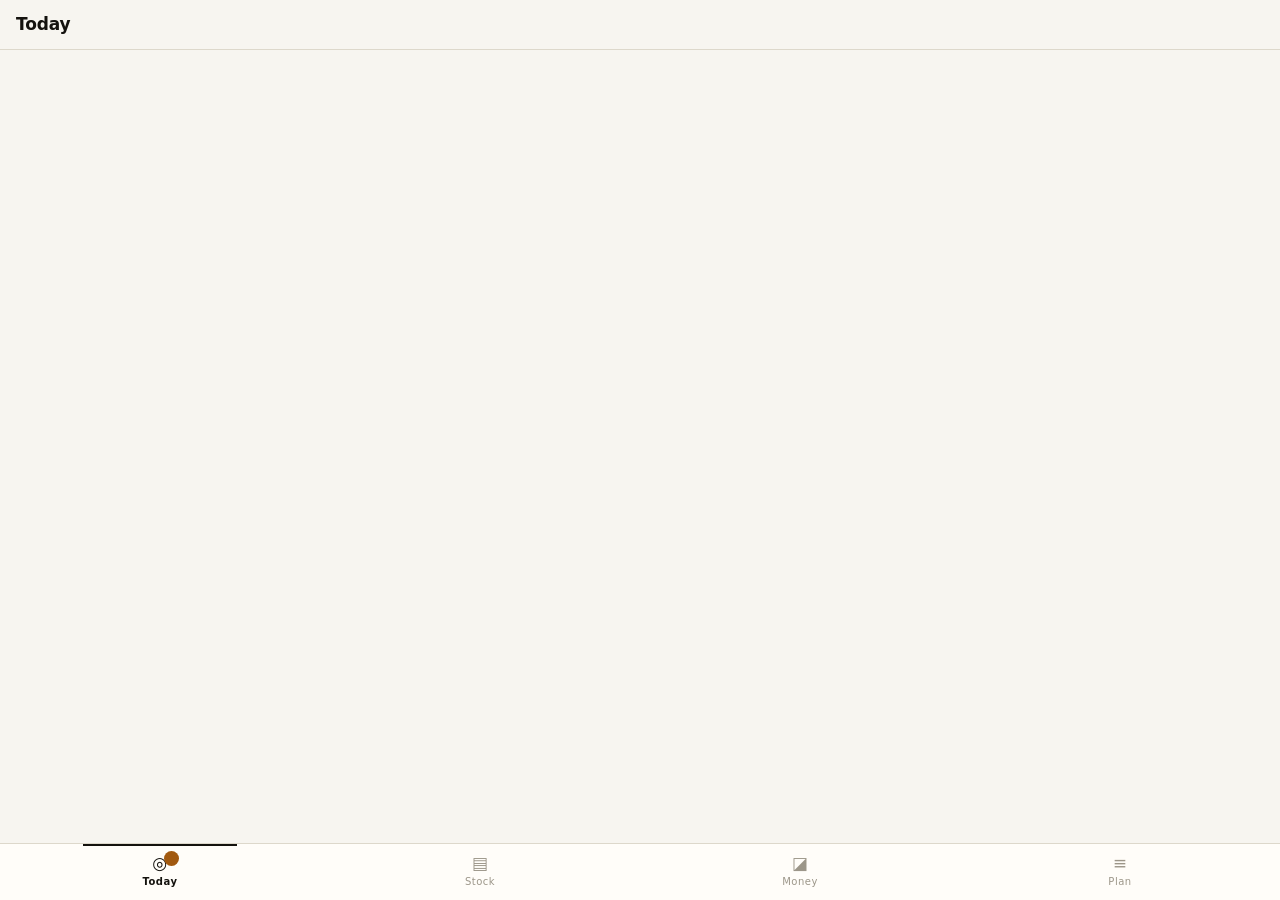
==== commit 14b9f490: "Update index.html" ====
--- a/site/index.html
+++ b/site/index.html
@@ -12,16 +12,6 @@
 <link rel="apple-touch-icon" href="icon.png">
 <title>Kurv</title>
 <style>
-/* ---------------------------------------------------------------- tokens
-   Carried over from SunWatch, which reads well at full brightness in a shop.
-   Paper ground, near-black ink, hairline rules. Colour is functional only:
-   green means the price is below normal, amber means act soon, red means
-   you have run out or something is spoiling. Nothing is coloured for looks.
-
-   Every number is set in mono with tabular figures — quantities and prices
-   are the content of this app, so they get the instrument face and the
-   prose gets out of the way.
------------------------------------------------------------------------- */
 :root{
   --paper:#f7f5f0; --card:#fffdf9; --ink:#14120e; --mute:#6f6a5e;
   --faint:#9c9689; --rule:#ddd8cb; --rule2:#eae5d9;
@@ -46,11 +36,7 @@
 :focus-visible{outline:2px solid var(--ink);outline-offset:2px;border-radius:3px}
 @media (prefers-reduced-motion:reduce){*{animation:none!important;transition:none!important}}
 
-/* ------------------------------------------------------------------ shell */
 header{
-  /* Deliberately not sticky. A sticky header over a long list of cards with
-     clipped corners is what leaves paint trails on iOS Safari, and the nav at
-     the bottom already gives a fixed anchor. */
   background:var(--paper);
   padding:calc(12px + env(safe-area-inset-top)) 16px 10px;
   border-bottom:1px solid var(--rule);
@@ -68,13 +54,10 @@
   text-align:center;color:var(--mute);font-size:13.5px}
 .empty b{display:block;color:var(--ink);font-size:15px;font-weight:600;margin-bottom:5px}
 
-/* ------------------------------------------------------------------- card */
 .card{
   background:var(--card);border:1px solid var(--rule);border-radius:12px;
   padding:13px 14px;margin-bottom:9px;
 }
-/* The left edge is the status. A border rather than an absolutely positioned
-   pseudo-element, so nothing has to be clipped to the rounded corner. */
 .card.act{border-left-width:3px;padding-left:12px}
 .card.s-deal{border-left-color:var(--deal)}
 .card.s-need{border-left-color:var(--need)}
@@ -88,27 +71,17 @@
 .b-out{background:var(--gonebg);color:var(--gone)}
 .b-off{background:#eee9dd;color:var(--mute)}
 
-/* ------------------------------------------------- signature: the burn-down
-   How many days of this you have left, drawn as the cupboard emptying. The
-   dotted upright is the point at which you want to be buying again; the
-   hatched tail is what the suggested purchase would add. Same component is
-   reused live inside the buy sheet, so the preview is literally the gauge
-   you were just looking at. */
-.gauge{margin:10px 0 2px}
+.gauge{margin:6px 0 2px}
 .track{position:relative;height:9px;background:#ece7db;border-radius:5px;overflow:hidden}
 .fill{position:absolute;left:0;top:0;bottom:0;border-radius:5px;background:var(--ink)}
 .card.s-need .fill{background:var(--need)}
 .card.s-out .fill{background:var(--gone)}
 .ahead{position:absolute;top:0;bottom:0;border-radius:0 5px 5px 0;background:#9ecdb4}
 .notch{position:absolute;top:0;bottom:0;width:1px;background:#8e8878}
-.gsub{display:flex;justify-content:space-between;gap:8px;margin-top:6px;
-  font-size:12px;color:var(--mute)}
+.gsub{display:flex;justify-content:space-between;gap:8px;margin-bottom:8px;
+  font-size:13.5px;font-weight:600;color:var(--mute)}
 .gsub .num{color:var(--ink)}
 
-/* ------------------------------------------------- signature: the shelf tag
-   The artifact this whole app is about. Store in the black bar, pack price
-   large, price-per-unit beneath it because that is the number that actually
-   decides anything. */
 .tag{border:1px solid var(--ink);border-radius:7px;margin:11px 0 0;background:#fff}
 .tag-store{background:var(--ink);color:var(--paper);font-size:9.5px;font-weight:700;
   letter-spacing:.09em;text-transform:uppercase;padding:5px 10px;
@@ -129,7 +102,6 @@
 .warn{font-size:12px;color:var(--gone);margin-top:8px;display:flex;gap:6px}
 .warn::before{content:"▲";font-size:9px;line-height:1.6;flex:none}
 
-/* ---------------------------------------------------------------- controls */
 .row{display:flex;gap:8px;margin-top:11px;align-items:stretch}
 .btn{background:var(--ink);color:var(--paper);border-radius:8px;padding:0 14px;
   min-height:var(--tap);font-size:14px;font-weight:600;display:flex;
@@ -143,13 +115,10 @@
 .btn[disabled]{opacity:.4;pointer-events:none}
 .chev{font-size:13px}
 
-.slim{display:flex;align-items:center;gap:11px;width:100%;text-align:left;
-  padding:11px 2px;min-height:var(--tap)}
-.slim .cname{flex:none;min-width:82px}
-.slim .track{flex:1;height:7px}
-.slim .r{font-size:12px;color:var(--mute);flex:none;text-align:right;min-width:92px}
-
-/* ------------------------------------------------------------------ fields */
+.slim{display:flex;flex-direction:column;align-items:stretch;width:100%;text-align:left;
+  padding:8px 2px;cursor:pointer}
+.slim-header{display:flex;justify-content:space-between;align-items:center;margin-bottom:6px}
+
 .f{margin-top:11px}
 .f label{display:block;font-size:11px;font-weight:600;letter-spacing:.06em;
   text-transform:uppercase;color:var(--faint);margin-bottom:5px}
@@ -167,7 +136,6 @@
   font-size:12.5px;min-height:34px;display:flex;align-items:center}
 .tg.on{background:var(--ink);color:var(--paper);border-color:var(--ink)}
 
-/* ------------------------------------------------------------------ detail */
 .detail{display:none;margin-top:12px;padding-top:12px;border-top:1px solid var(--rule2)}
 .detail.on{display:block}
 .lo{display:flex;align-items:center;gap:10px;padding:9px 0;
@@ -176,32 +144,30 @@
 .lo-m{flex:1;min-width:0}
 .lo-n{font-size:13px;overflow:hidden;text-overflow:ellipsis;white-space:nowrap}
 .lo-s{font-size:11.5px;color:var(--faint);margin-top:2px}
-.lo-p{text-align:right;flex:none}
+.lo-p{text-align:right;flex:none;margin-right:10px}
 .lo-u{font-size:13.5px;font-weight:640}
 .lo-w{font-size:11px;color:var(--faint)}
-.x{color:var(--faint);font-size:19px;line-height:1;padding:8px;flex:none;min-width:36px}
+.x{color:var(--gone);font-size:19px;line-height:1;padding:8px;flex:none;min-width:36px;font-weight:600}
 .best{color:var(--deal);font-weight:640}
 
 .res{display:flex;align-items:center;gap:10px;padding:10px 0;
-  border-bottom:1px solid var(--rule2);width:100%;text-align:left}
+  border-bottom:1px solid var(--rule2);width:100%;text-align:left;background:none;border:0}
 .res:last-child{border-bottom:0}
 .res-m{flex:1;min-width:0}
 .plus{border:1px solid var(--rule);border-radius:7px;min-width:38px;min-height:38px;
   display:flex;align-items:center;justify-content:center;font-size:17px;flex:none}
 .plus.on{background:var(--ink);color:var(--paper);border-color:var(--ink)}
 
-/* ------------------------------------------------------------------- lots */
 .lot{display:flex;align-items:center;gap:10px;padding:10px 0;
   border-bottom:1px solid var(--rule2)}
 .lot:last-child{border-bottom:0}
 .lot-m{flex:1;min-width:0}
 .lot-q{font-size:14px;font-weight:620}
-.lot-s{font-size:11.5px;color:var(--mute);margin-top:2px}
+.lot-s{font-size:11.5px;color:var(--mute);margin-top:2px;display:flex;align-items:center}
 .dot{display:inline-block;width:6px;height:6px;border-radius:50%;
   background:var(--need);margin-right:5px;vertical-align:middle}
 .soon{color:var(--gone)}
 
-/* ------------------------------------------------------------------ money */
 .big{font-family:var(--mono);font-variant-numeric:tabular-nums;
   font-size:38px;font-weight:600;letter-spacing:-.03em;line-height:1}
 .big small{font-size:15px;font-weight:500;color:var(--mute);letter-spacing:0}
@@ -221,13 +187,6 @@
 .rc-p{text-align:right;flex:none}
 .save{color:var(--deal);font-size:11.5px}
 
-.packin{width:62px;flex:none;padding:7px 6px;text-align:center;font-size:14px;
-  min-height:36px;border-radius:6px}
-.kv .save{font-size:inherit}
-.res{background:none;border:0}
-.slim{cursor:pointer}
-
-/* -------------------------------------------------------------------- nav */
 nav{position:fixed;left:0;right:0;bottom:0;z-index:30;display:flex;
   background:var(--card);border-top:1px solid var(--rule);
   padding-bottom:env(safe-area-inset-bottom)}
@@ -242,7 +201,6 @@
   border-radius:8px;background:var(--need);color:#fff;font-size:9.5px;font-weight:700;
   display:flex;align-items:center;justify-content:center;padding:0 4px}
 
-/* ------------------------------------------------------------------ sheet */
 .modal{position:fixed;inset:0;z-index:60;background:rgba(20,18,14,.42);
   display:none;align-items:flex-end;justify-content:center}
 .modal.on{display:flex}
@@ -253,8 +211,6 @@
 .sheet .sub{font-size:12.5px;color:var(--mute);margin-top:3px}
 .prev{background:var(--card);border:1px solid var(--rule);border-radius:10px;
   padding:12px;margin-top:13px}
-/* Centred with left/right rather than a transform: a fixed, transformed,
-   fading element is the single most reliable way to get a ghost on iOS. */
 #toast{position:fixed;left:12px;right:12px;bottom:calc(78px + env(safe-area-inset-bottom));
   margin:0 auto;width:max-content;max-width:calc(100% - 24px);
   background:var(--ink);color:var(--paper);
@@ -291,32 +247,21 @@
   <button data-tab="plan"><span class="g">≡</span>Plan</button>
 </nav>
 
-<!-- Log a purchase ------------------------------------------------------- -->
 <div class="modal" id="mBuy">
   <div class="sheet">
     <h3 id="buyTitle">Buy</h3>
     <div class="sub" id="buySub"></div>
-
-    <div class="f">
-      <label>Product</label>
-      <select id="buyProduct"></select>
+    <div class="f"><label>Product</label><select id="buyProduct"></select></div>
+    <div class="f2">
+      <div class="f"><label>Packs</label><input id="buyPacks" type="number" min="1" step="1" inputmode="numeric"></div>
+      <div class="f"><label>Price per pack</label><input id="buyPrice" type="number" min="0" step="0.01" inputmode="decimal"></div>
     </div>
-
-    <div class="f2">
-      <div class="f"><label>Packs</label>
-        <input id="buyPacks" type="number" min="1" step="1" inputmode="numeric"></div>
-      <div class="f"><label>Price per pack</label>
-        <input id="buyPrice" type="number" min="0" step="0.01" inputmode="decimal"></div>
-    </div>
-
     <div class="f">
       <label>Best before</label>
       <div class="tags" id="buyTags"></div>
       <input id="buyExp" type="date" style="margin-top:7px">
     </div>
-
     <div class="prev" id="buyPrev"></div>
-
     <div class="row">
       <button class="btn ghost" data-act="close">Cancel</button>
       <button class="btn" data-act="confirmBuy">Log purchase</button>
@@ -324,23 +269,17 @@
   </div>
 </div>
 
-<!-- Add stock you already have ------------------------------------------- -->
 <div class="modal" id="mStock">
   <div class="sheet">
     <h3 id="stkTitle">Add stock</h3>
     <div class="sub" id="stkSub"></div>
-
-    <div class="f"><label id="stkQtyLabel">Amount</label>
-      <input id="stkQty" type="number" min="0" step="any" inputmode="decimal"></div>
-
+    <div class="f"><label id="stkQtyLabel">Amount</label><input id="stkQty" type="number" min="0" step="any" inputmode="decimal"></div>
     <div class="f">
       <label>Best before</label>
       <div class="tags" id="stkTags"></div>
       <input id="stkExp" type="date" style="margin-top:7px">
     </div>
-
     <div class="prev" id="stkPrev"></div>
-
     <div class="row">
       <button class="btn ghost" data-act="close">Cancel</button>
       <button class="btn" data-act="confirmStock">Add to stock</button>
@@ -348,59 +287,40 @@
   </div>
 </div>
 
-<!-- Create or edit a meal item ------------------------------------------- -->
 <div class="modal" id="mItem">
   <div class="sheet">
     <h3 id="itemTitle">New item</h3>
     <div class="sub">What you eat and how fast. Set once, then leave it alone.</div>
-
-    <div class="f"><label>Name</label>
-      <input id="itName" type="text" placeholder="Eggs" autocomplete="off"></div>
-
-    <div class="f"><label>Measured in</label>
-      <div class="tags" id="itUnit"></div></div>
-
+    <div class="f"><label>Name</label><input id="itName" type="text" placeholder="Eggs" autocomplete="off"></div>
+    <div class="f"><label>Measured in</label><div class="tags" id="itUnit"></div></div>
     <div class="f2">
-      <div class="f"><label>Per month</label>
-        <input id="itMonth" type="number" min="0" step="any" inputmode="decimal"></div>
-      <div class="f"><label>Per day</label>
-        <input id="itDay" type="number" min="0" step="any" inputmode="decimal"></div>
+      <div class="f"><label>Per month</label><input id="itMonth" type="number" min="0" step="any" inputmode="decimal"></div>
+      <div class="f"><label>Per day</label><input id="itDay" type="number" min="0" step="any" inputmode="decimal"></div>
     </div>
     <div class="hint" id="itRateHint"></div>
-
     <div class="f2">
-      <div class="f"><label>Keeps, unopened</label>
-        <input id="itShelf" type="number" min="1" step="1" inputmode="numeric"></div>
-      <div class="f"><label>Keeps, once open</label>
-        <input id="itOpen" type="number" min="0" step="1" inputmode="numeric"></div>
+      <div class="f"><label>Keeps, unopened</label><input id="itShelf" type="number" min="1" step="1" inputmode="numeric"></div>
+      <div class="f"><label>Keeps, once open</label><input id="itOpen" type="number" min="0" step="1" inputmode="numeric"></div>
     </div>
-    <div class="hint">Days. Leave "once open" at 0 for anything that keeps the same
-      after opening, like pasta or rice.</div>
-
-    <div class="f"><label>Buy again when down to</label>
-      <input id="itCover" type="number" min="1" step="1" inputmode="numeric"></div>
+    <div class="hint">Days. Leave "once open" at 0 for anything that keeps the same after opening, like pasta or rice.</div>
+    <div class="f"><label>Buy again when down to</label><input id="itCover" type="number" min="1" step="1" inputmode="numeric"></div>
     <div class="hint">Days of supply left. Blank uses the default in Plan.</div>
-
     <div class="row">
       <button class="btn ghost" data-act="close">Cancel</button>
       <button class="btn" data-act="confirmItem">Save</button>
     </div>
     <div class="row" id="itDeleteRow" hidden>
-      <button class="btn ghost" data-act="deleteItem" style="flex:1;color:var(--gone)">
-        Delete this item</button>
+      <button class="btn ghost" data-act="deleteItem" style="flex:1;color:var(--gone)">Delete this item</button>
     </div>
   </div>
 </div>
 
-<!-- Close the month ------------------------------------------------------- -->
 <div class="modal" id="mReset">
   <div class="sheet">
     <h3>Close the month</h3>
     <div class="sub" id="resetSub"></div>
     <div class="prev" id="resetPrev"></div>
-    <div class="hint" style="margin-top:10px">
-      Your stock, lookout lists and plan all stay exactly as they are. Only the
-      month's spending, savings and receipts are filed away.</div>
+    <div class="hint" style="margin-top:10px">Your stock, lookout lists and plan all stay exactly as they are. Only the month's spending, savings and receipts are filed away.</div>
     <div class="row">
       <button class="btn ghost" data-act="close">Not yet</button>
       <button class="btn" data-act="confirmReset">File it and start fresh</button>
@@ -410,47 +330,21 @@
 
 <input type="file" id="importFile" accept="application/json" hidden>
 <div id="toast" role="status" aria-live="polite"></div>
+
 <script>
-/* ============================================================================
- * Kurv engine — the whole decision model.
- *
- * One idea holds it together: you state a fixed monthly plan ("36 eggs, 3 kg
- * pasta, 5 L milk"), and everything else is derived. The app never guesses
- * your consumption from receipts, which is what made the last version need so
- * much explaining on screen.
- *
- * Two purchases exist and only two:
- *   needful      you are running low and nothing is on offer  -> one pack
- *   opportunity  a real offer exists                          -> as many packs
- *                as the item's own budget affords and its shelf life survives
- *
- * No dependency on the DOM, so it runs under node for tests.
- * ==========================================================================*/
-
 var Kurv = (function () {
   "use strict";
-
   var MS_DAY = 86400000;
-  var MONTH = 30.437; // mean Gregorian month, so "36 a month" means 36
+  var MONTH = 30.437; 
   var EPS = 1e-9;
-
-  /* ======================================================== days and dates
-   * Everything internal is an integer local day number. Storing timestamps
-   * meant a session that crossed 02:00 changed day in UTC but not in
-   * Copenhagen, and the cover counts drifted by one.
-   */
 
   function dayOf(d) {
     d = d || new Date();
-    return Math.floor(
-      Date.UTC(d.getFullYear(), d.getMonth(), d.getDate()) / MS_DAY
-    );
+    return Math.floor(Date.UTC(d.getFullYear(), d.getMonth(), d.getDate()) / MS_DAY);
   }
   function dayFromISO(iso) {
     if (!iso || String(iso).length < 10) return null;
-    var y = +String(iso).slice(0, 4),
-      m = +String(iso).slice(5, 7),
-      d = +String(iso).slice(8, 10);
+    var y = +String(iso).slice(0, 4), m = +String(iso).slice(5, 7), d = +String(iso).slice(8, 10);
     if (!isFinite(y) || !isFinite(m) || !isFinite(d)) return null;
     return Math.floor(Date.UTC(y, m - 1, d) / MS_DAY);
   }
@@ -458,37 +352,24 @@
     if (n === null || n === undefined || !isFinite(n)) return "";
     return new Date(n * MS_DAY).toISOString().slice(0, 10);
   }
-  function today() {
-    return dayOf(new Date());
-  }
+  function today() { return dayOf(new Date()); }
   function monthKeyOf(d) {
     d = d || new Date();
     return d.getFullYear() + "-" + String(d.getMonth() + 1).padStart(2, "0");
   }
-  /** Human date, Danish short form, without dragging in Intl every call. */
   var MON = ["jan","feb","mar","apr","maj","jun","jul","aug","sep","okt","nov","dec"];
   function dayLabel(n) {
     if (n === null || n === undefined || !isFinite(n)) return "—";
     var d = new Date(n * MS_DAY);
     var s = d.getUTCDate() + " " + MON[d.getUTCMonth()];
-    // Only show the year when it is not the current one, so the common case
-    // stays short and "3 aug" can never be mistaken for today.
     var y = d.getUTCFullYear();
     return y === new Date().getFullYear() ? s : s + " " + y;
   }
 
-  /* ================================================================== units
-   * A meal item has exactly one canonical unit, fixed by the plan. "36 eggs a
-   * month" makes it pieces, and a 15-stk tray then converts cleanly. The old
-   * version let a kg list hold a stk product, which silently recorded 0.00 kg
-   * and made every downstream number wrong.
-   */
-
   var CANON = ["pc", "kg", "L"];
   var UNIT_LABEL = { pc: "pcs", kg: "kg", L: "L" };
-  var UNIT_PER = { pc: "stk", kg: "kg", L: "L" }; // what goes after "kr/"
+  var UNIT_PER = { pc: "stk", kg: "kg", L: "L" };
   var UNIT_NOUN = { pc: "pieces", kg: "kilos", L: "litres" };
-
   var TO_BASE = {
     g: ["kg", 0.001], gr: ["kg", 0.001], gram: ["kg", 0.001], grams: ["kg", 0.001],
     kg: ["kg", 1], kilo: ["kg", 1], kilogram: ["kg", 1],
@@ -498,12 +379,7 @@
     pk: ["pc", 1], pak: ["pc", 1], pakke: ["pc", 1], pkt: ["pc", 1],
     styk: ["pc", 1], piece: ["pc", 1], pieces: ["pc", 1], ps: ["pc", 1],
   };
-
-  function cleanUnit(u) {
-    return String(u || "").trim().toLowerCase().replace(/[.\s_-]/g, "");
-  }
-
-  /** One quantity+unit pair into a canonical unit, or null if incompatible. */
+  function cleanUnit(u) { return String(u || "").trim().toLowerCase().replace(/[.\s_-]/g, ""); }
   function toCanon(qty, unit, canon) {
     var q = Number(qty);
     if (!isFinite(q) || q <= 0) return null;
@@ -512,25 +388,12 @@
     return q * e[1];
   }
 
-  /* ============================================================ pack parsing
-   * The catalog's own quantity/unit columns are right most of the time and
-   * blank or wrong the rest, with the real size sitting in the name:
-   * "Dava, Skrabeæg S/M 1× 15 stk". So try the columns, then read the name,
-   * and always keep the number visible so it can be corrected by hand.
-   */
-
   var NUM = "(\\d+(?:[.,]\\d+)?)";
   var UNITS = "(kg|g|gram|gr|ml|cl|dl|liter|litre|ltr|l|stk|styk|st|stks|pk|pakke|pak|pkt|pcs|pc)";
-
   function parsePack(name, colQty, colUnit, canon) {
-    // 1. the catalog columns, when they agree with the item's unit
     var direct = toCanon(colQty, colUnit, canon);
-
-    // 2. every size-looking token in the name, converted where possible
     var found = [];
     var text = " " + String(name || "").toLowerCase().replace(/,/g, " ") + " ";
-
-    // "3 x 500 g" / "1× 15 stk" — a multiplier and a size
     var reMul = new RegExp(NUM + "\\s*[x×*]\\s*" + NUM + "\\s*" + UNITS + "\\b", "g");
     var m;
     while ((m = reMul.exec(text))) {
@@ -539,15 +402,11 @@
       var v = toCanon(size, m[3], canon);
       if (v !== null && mult > 0) found.push(v * mult);
     }
-
-    // "500 g" / "15 stk" / "1 L"
     var reOne = new RegExp(NUM + "\\s*" + UNITS + "\\b", "g");
     while ((m = reOne.exec(text))) {
       var v2 = toCanon(m[1].replace(",", "."), m[2], canon);
       if (v2 !== null) found.push(v2);
     }
-
-    // "10-pak" / "6 pack" — a bare count, only meaningful for pieces
     if (canon === "pc") {
       var rePak = new RegExp(NUM + "\\s*-?\\s*(pak|pack|pk|stk)\\b", "g");
       while ((m = rePak.exec(text))) {
@@ -555,10 +414,7 @@
         if (n > 0) found.push(n);
       }
     }
-
     if (direct !== null) {
-      // A column reading of exactly 1 next to a bigger number in the name is
-      // the "1× 15 stk" case: the column counted trays, the name counted eggs.
       var bigger = found.filter(function (x) { return x > direct + EPS; });
       if (direct === 1 && bigger.length) return Math.max.apply(null, bigger);
       return direct;
@@ -566,12 +422,6 @@
     if (found.length) return Math.max.apply(null, found);
     return null;
   }
-
-  /* ================================================================= search
-   * The catalog is Danish and typed on a phone, so æ/ae/a all have to collapse
-   * to one form before anything is compared — otherwise "malk" and "brod",
-   * which is what people actually type, match nothing.
-   */
 
   function fold(s) {
     var t = String(s || "");
@@ -583,53 +433,38 @@
     return t.replace(/\s+/g, " ").trim();
   }
 
-  // English in, Danish out. Typing "eggs" in an English interface is a fair
-  // thing to try, and it used to return nothing at all.
   var SYN = {
-    egg: "æg", eggs: "æg", milk: "mælk", wholemilk: "sødmælk",
-    chicken: "kylling", bread: "brød", butter: "smør", cheese: "ost",
-    rice: "ris", onion: "løg", onions: "løg", potato: "kartofler",
-    potatoes: "kartofler", apple: "æble", apples: "æbler", banana: "banan",
-    bananas: "bananer", beef: "oksekød", pork: "svinekød", fish: "fisk",
-    oats: "havregryn", oatmeal: "havregryn", porridge: "havregryn",
-    flour: "hvedemel", sugar: "sukker", salt: "salt", coffee: "kaffe",
-    tea: "te", juice: "juice", water: "vand", oil: "olie", oliveoil: "olivenolie",
-    tomato: "tomat", tomatoes: "tomater", carrot: "gulerødder",
-    carrots: "gulerødder", cucumber: "agurk", salmon: "laks", tuna: "tun",
-    beans: "bønner", lentils: "linser", chickpeas: "kikærter",
-    yoghurt: "yoghurt", yogurt: "yoghurt", skyr: "skyr", cream: "fløde",
-    mince: "hakket", minced: "hakket", chocolate: "chokolade",
-    honey: "honning", nuts: "nødder", almonds: "mandler", lemon: "citron",
-    orange: "appelsin", garlic: "hvidløg", pepper: "peber", turkey: "kalkun",
-    lamb: "lam", ham: "skinke", sausage: "pølser", bacon: "bacon",
-    pasta: "pasta", spaghetti: "spaghetti", noodles: "nudler",
-    frozen: "frost", organic: "økologisk", wholegrain: "fuldkorn",
-    cornflakes: "cornflakes", muesli: "mysli", tofu: "tofu", peas: "ærter",
+    egg: "æg", eggs: "æg", milk: "mælk", wholemilk: "sødmælk", chicken: "kylling", bread: "brød", 
+    butter: "smør", cheese: "ost", rice: "ris", onion: "løg", onions: "løg", potato: "kartofler",
+    potatoes: "kartofler", apple: "æble", apples: "æbler", banana: "banan", bananas: "bananer", 
+    beef: "oksekød", pork: "svinekød", fish: "fisk", oats: "havregryn", oatmeal: "havregryn", 
+    porridge: "havregryn", flour: "hvedemel", sugar: "sukker", salt: "salt", coffee: "kaffe",
+    tea: "te", juice: "juice", water: "vand", oil: "olie", oliveoil: "olivenolie", tomato: "tomat", 
+    tomatoes: "tomater", carrot: "gulerødder", carrots: "gulerødder", cucumber: "agurk", 
+    salmon: "laks", tuna: "tun", beans: "bønner", lentils: "linser", chickpeas: "kikærter",
+    yoghurt: "yoghurt", yogurt: "yoghurt", skyr: "skyr", cream: "fløde", mince: "hakket", 
+    minced: "hakket", chocolate: "chokolade", honey: "honning", nuts: "nødder", almonds: "mandler", 
+    lemon: "citron", orange: "appelsin", garlic: "hvidløg", pepper: "peber", turkey: "kalkun",
+    lamb: "lam", ham: "skinke", sausage: "pølser", bacon: "bacon", pasta: "pasta", 
+    spaghetti: "spaghetti", noodles: "nudler", frozen: "frost", organic: "økologisk", 
+    wholegrain: "fuldkorn", cornflakes: "cornflakes", muesli: "mysli", tofu: "tofu", peas: "ærter",
     corn: "majs", broccoli: "broccoli", spinach: "spinat", mushroom: "champignon",
-    mushrooms: "champignon", pepperbell: "peberfrugt", cabbage: "kål",
-    liver: "lever", shrimp: "rejer", cod: "torsk", herring: "sild",
-    vinegar: "eddike", mustard: "sennep", ketchup: "ketchup", jam: "marmelade",
-    soup: "suppe", pizza: "pizza", crisps: "chips", biscuits: "kiks",
+    mushrooms: "champignon", pepperbell: "peberfrugt", cabbage: "kål", liver: "lever", 
+    shrimp: "rejer", cod: "torsk", herring: "sild", vinegar: "eddike", mustard: "sennep", 
+    ketchup: "ketchup", jam: "marmelade", soup: "suppe", pizza: "pizza", crisps: "chips", biscuits: "kiks",
   };
 
-  /** Each query word becomes the set of spellings that should count as a hit. */
   function queryTerms(q) {
     var raw = String(q || "").toLowerCase().split(/[^\p{L}\p{N}]+/u).filter(Boolean);
     return raw.map(function (w) {
       var alts = [w];
       if (SYN[w]) alts.push(SYN[w]);
-      // "eggs" -> "egg" -> "æg"; a lazy singular so plurals don't miss
       if (w.length > 3 && w.slice(-1) === "s" && SYN[w.slice(0, -1)])
         alts.push(SYN[w.slice(0, -1)]);
       return alts.map(fold).filter(function (x) { return x.length; });
     }).filter(function (g) { return g.length; });
   }
 
-  /**
-   * Score one folded name against the term groups. Whole-word hits beat
-   * inside-a-word hits, which is what stops "æg" from drowning in "pålæg".
-   * Returns -1 when any term group is missing entirely.
-   */
   function scoreName(folded, groups) {
     var words = folded.split(" ");
     var total = 0;
@@ -648,12 +483,8 @@
       if (best < 0) return -1;
       total += best;
     }
-    // Short, specific names are usually the plain product; long ones are
-    // flavoured variants of it.
     return total - Math.min(20, folded.length / 6);
   }
-
-  /* ================================================== consumption and stock */
 
   function rateOf(item) {
     var m = Number(item && item.perMonth);
@@ -666,7 +497,6 @@
     return Math.min(lot.exp, lot.open + openLife);
   }
 
-  /** FEFO, but you finish the pack you already opened before starting another. */
   function fefo(lots, openLife) {
     return lots.slice().sort(function (a, b) {
       var ao = a.open !== null && a.open !== undefined ? 0 : 1;
@@ -681,15 +511,6 @@
     });
   }
 
-  /**
-   * Step day by day from `from` to `to`, eating at the plan rate and throwing
-   * out whatever expires. Mutates the lots it is given, so callers that only
-   * want a forecast pass a copy.
-   *
-   * Day-stepping rather than closed-form because expiry and consumption
-   * interleave: a pack can spoil halfway through the month and the packs
-   * behind it then last longer. Bounded to a year of catch-up.
-   */
   function run(lots, rate, openLife, from, to, opts) {
     opts = opts || {};
     var wasted = 0, short = 0, runOut = null, spoiled = [];
@@ -702,7 +523,7 @@
       for (var i = 0; i < order.length && need > EPS; i++) {
         var lot = order[i];
         if (lot.qty <= EPS) continue;
-        if (lot.open === null || lot.open === undefined) lot.open = d;
+        if ((lot.open === null || lot.open === undefined) && !opts.isPast) lot.open = d;
         var take = Math.min(lot.qty, need);
         lot.qty -= take;
         need -= take;
@@ -711,7 +532,6 @@
         short += need;
         if (runOut === null) runOut = d;
       }
-      // Anything past its date at the end of the day is gone.
       for (var k = lots.length - 1; k >= 0; k--) {
         var L = lots[k];
         if (L.qty <= EPS) { lots.splice(k, 1); continue; }
@@ -736,32 +556,23 @@
     return t;
   }
 
-  /** Bring an item's lots up to today. Called on load and after every change. */
   function reconcile(item, todayDay) {
     if (!item.lots) item.lots = [];
     if (item.asOf === null || item.asOf === undefined) item.asOf = todayDay;
     var r = { wasted: 0, short: 0, spoiled: [] };
     if (todayDay > item.asOf) {
-      r = run(item.lots, rateOf(item), item.openLife || 0, item.asOf, todayDay);
+      r = run(item.lots, rateOf(item), item.openLife || 0, item.asOf, todayDay, { isPast: true });
       item.asOf = todayDay;
       item.wasted = (item.wasted || 0) + r.wasted;
     }
-    if (rateOf(item) > 0) {
-      var front = fefo(item.lots, item.openLife || 0)
-        .filter(function (l) { return l.qty > EPS; })[0];
-      if (front && (front.open === null || front.open === undefined)) front.open = todayDay;
-    }
     return r;
   }
 
-  /** Days until the cupboard is empty, from today, at the plan rate. */
   function coverOf(item, todayDay) {
     var rate = rateOf(item);
     if (rate <= 0) return Infinity;
     var copy = cloneLots(item.lots);
-    var r = run(copy, rate, item.openLife || 0, todayDay, todayDay + 400, {
-      stopWhenEmpty: true,
-    });
+    var r = run(copy, rate, item.openLife || 0, todayDay, todayDay + 400, { stopWhenEmpty: true });
     var out = r.runOut === null ? todayDay + 400 : r.runOut;
     return out - todayDay;
   }
@@ -769,32 +580,21 @@
   function cloneLots(lots) {
     return lots.map(function (l) {
       return { qty: l.qty, exp: l.exp, open: l.open === undefined ? null : l.open,
-               bought: l.bought, product: l.product };
+               bought: l.bought, product: l.product, id: l.id };
     });
   }
 
-  /** The lot currently in use, and how long it has left once open. */
   function openLot(item, todayDay) {
     var order = fefo(item.lots, item.openLife || 0);
     for (var i = 0; i < order.length; i++) if (order[i].qty > EPS) {
       var l = order[i];
       var e = effExp(l, item.openLife || 0);
-      return {
-        lot: l,
-        isOpen: l.open !== null && l.open !== undefined,
-        expires: e,
-        daysLeft: e === null ? null : e - todayDay,
-      };
+      return { lot: l, isOpen: l.open !== null && l.open !== undefined,
+               expires: e, daysLeft: e === null ? null : e - todayDay };
     }
     return null;
   }
 
-  /* ================================================================ offers */
-
-  /**
-   * Every watched product priced per canonical unit, cheapest first, so the
-   * list itself is the ranking the person asked for.
-   */
   function offers(item, lookup) {
     var out = [];
     for (var i = 0; i < item.watch.length; i++) {
@@ -807,24 +607,16 @@
       if (!isFinite(price) || price <= 0) continue;
       if (!isFinite(regular) || regular <= 0) regular = price;
       out.push({
-        key: w.key,
-        pack: pack,
-        store: row ? row.store : w.store || "",
-        name: row ? row.name : w.name || w.key,
-        price: price,
-        regular: regular,
-        since: row ? row.since : null,
-        unitPrice: price / pack,
-        regularUnit: regular / pack,
-        off: regular > price ? (regular - price) / regular : 0,
-        live: !!row,
+        key: w.key, pack: pack, store: row ? row.store : w.store || "",
+        name: row ? row.name : w.name || w.key, price: price, regular: regular,
+        since: row ? row.since : null, unitPrice: price / pack, regularUnit: regular / pack,
+        off: regular > price ? (regular - price) / regular : 0, live: !!row,
       });
     }
     out.sort(function (a, b) { return a.unitPrice - b.unitPrice; });
     return out;
   }
 
-  /** What a unit normally costs: the cheapest regular price you have access to. */
   function typicalUnit(offs) {
     var best = null;
     for (var i = 0; i < offs.length; i++) {
@@ -839,27 +631,17 @@
     return item.perMonth * t;
   }
 
-  /* ========================================================== buy decisions */
-
-  /**
-   * How many packs of `offer` can be absorbed without waste. Simulated rather
-   * than solved, because existing lots have their own expiry dates and the
-   * arithmetic version got them wrong.
-   */
   function packsBeforeWaste(item, offer, shelfDays, todayDay, maxPacks) {
     var rate = rateOf(item);
     if (rate <= 0) return 0;
     var openLife = item.openLife || 0;
     var horizon = todayDay + Math.min(400, Math.max(60, shelfDays + 60));
-
     var base = run(cloneLots(item.lots), rate, openLife, todayDay, horizon).wasted;
-
     var best = 0;
     for (var n = 1; n <= maxPacks; n++) {
       var lots = cloneLots(item.lots);
       for (var k = 0; k < n; k++) {
-        lots.push({ qty: offer.pack, exp: todayDay + shelfDays, open: null,
-                    bought: todayDay, product: offer.name });
+        lots.push({ qty: offer.pack, exp: todayDay + shelfDays, open: null, bought: todayDay, product: offer.name });
       }
       var w = run(lots, rate, openLife, todayDay, horizon).wasted;
       if (w > base + 1e-6) break;
@@ -868,27 +650,19 @@
     return best;
   }
 
-  /**
-   * The verdict for one meal item. Four outcomes, and each names the reason it
-   * reached them so the card can say it in one line.
-   */
   function decide(item, offs, todayDay, settings) {
     var rate = rateOf(item);
     var stock = stockOf(item);
     var cover = coverOf(item, todayDay);
     var best = offs.length ? offs[0] : null;
     var typ = typicalUnit(offs);
-    var reorder = isFinite(item.coverDays) && item.coverDays > 0
-      ? item.coverDays : settings.coverDays;
+    var reorder = isFinite(item.coverDays) && item.coverDays > 0 ? item.coverDays : settings.coverDays;
 
     var res = {
       state: "ok", stock: stock, cover: cover, rate: rate,
       best: best, typical: typ, packs: 0, spend: 0, saving: 0,
       budget: null, remaining: null, reason: "", capped: "",
-      // What today's cupboard loses to dates over the next fortnight, at the
-      // plan rate. This is the number the open-pack countdown exists for.
-      spoiling: run(cloneLots(item.lots), rate, item.openLife || 0,
-                    todayDay, todayDay + 14).wasted,
+      spoiling: run(cloneLots(item.lots), rate, item.openLife || 0, todayDay, todayDay + 14).wasted,
     };
     if (rate <= 0) { res.state = "off"; res.reason = "No monthly amount set yet."; return res; }
     if (!best) {
@@ -902,7 +676,6 @@
     res.budget = budget;
     res.remaining = budget === null ? null : Math.max(0, budget - spent);
 
-    // Is a unit of this cheaper right now than it normally is?
     var offPct = typ && typ > 0 ? (typ - best.unitPrice) / typ : 0;
     var isDeal = offPct >= settings.dealPct / 100;
     res.off = offPct;
@@ -918,46 +691,36 @@
       res.state = stock <= EPS ? "out" : "need";
       res.packs = 1;
       res.spend = best.price;
-      res.reason = stock <= EPS
-        ? "Out of stock and nothing is on offer — buy one."
-        : "Down to " + fmtDays(cover) + " and nothing is on offer — buy one.";
+      res.reason = stock <= EPS ? "Out of stock and nothing is on offer — buy one." : "Down to " + fmtDays(cover) + " and nothing is on offer — buy one.";
       return res;
     }
 
-    // A real offer: take as much as budget and shelf life allow.
     var shelf = Number(item.shelfLife) > 0 ? Number(item.shelfLife) : 30;
     var byShelf = packsBeforeWaste(item, best, shelf, todayDay, 40);
-    var byBudget = res.remaining === null ? 40
-      : Math.floor((res.remaining + 1e-6) / best.price);
+    // CRITICAL BUG FIX: Bypass the monthly budget strictly limiting deal opportunity buying
+    var byBudget = (res.remaining === null || isDeal) ? 40 : Math.floor((res.remaining + 1e-6) / best.price);
     var maxCover = settings.maxCover > 0 ? settings.maxCover : 120;
     var byCover = Math.max(0, Math.floor((rate * maxCover - stock) / best.pack));
 
     var n = Math.min(byShelf, byBudget, byCover);
-    // Say which of the three actually held it back, in the order that matters
-    // most to explain. If nothing bound, say nothing.
     var capped = "";
     if (n < 40) {
-      var caps = [[byShelf, "shelf life"], [byBudget, "the budget"],
-                  [byCover, "your stock ceiling"]];
+      var caps = [[byShelf, "shelf life"], [byBudget, "the budget"], [byCover, "your stock ceiling"]];
       caps.sort(function (a, b) { return a[0] - b[0]; });
       if (caps[0][0] === n) capped = caps[0][1];
     }
 
     if (n < 1) {
-      // Nothing fits cleanly. If we're out anyway, one pack still beats none.
       if (low) {
         res.state = stock <= EPS ? "out" : "need";
         res.packs = 1;
         res.spend = best.price;
         res.saving = Math.max(0, (typ - best.unitPrice) * best.pack);
         res.capped = byShelf < 1 ? "shelf life" : byBudget < 1 ? "budget" : "stock ceiling";
-        res.reason = byShelf < 1
-          ? "On offer, but a whole pack would go off before you finish it — take one."
-          : "On offer, but the budget is spent — take one anyway, you're low.";
+        res.reason = byShelf < 1 ? "On offer, but a whole pack would go off before you finish it — take one." : "On offer, but the budget is spent — take one anyway, you're low.";
         return res;
       }
-      res.reason = "On offer, but there is no room for it — " + (byShelf < 1
-        ? "a pack would spoil before you got through it." : "this month's budget is spent.");
+      res.reason = "On offer, but there is no room for it — " + (byShelf < 1 ? "a pack would spoil before you got through it." : "this month's budget is spent.");
       res.state = "ok";
       return res;
     }
@@ -969,26 +732,19 @@
     res.capped = capped;
     var after = coverAfter(item, best, n, shelf, todayDay);
     res.coverAfter = after;
-    res.reason =
-      Math.round(offPct * 100) + "% under what you normally pay. " +
-      n + (n === 1 ? " pack" : " packs") + " takes you to " + fmtDays(after) +
-      (capped ? ", and that is all " + capped + " allows." : ".");
+    res.reason = Math.round(offPct * 100) + "% under what you normally pay. " + n + (n === 1 ? " pack" : " packs") + " takes you to " + fmtDays(after) + (capped ? ", and that is all " + capped + " allows." : ".");
     return res;
   }
 
   function coverAfter(item, offer, n, shelfDays, todayDay) {
     var lots = cloneLots(item.lots);
     for (var k = 0; k < n; k++) {
-      lots.push({ qty: offer.pack, exp: todayDay + shelfDays, open: null,
-                  bought: todayDay, product: offer.name });
-    }
-    var r = run(lots, rateOf(item), item.openLife || 0, todayDay, todayDay + 400,
-                { stopWhenEmpty: true });
+      lots.push({ qty: offer.pack, exp: todayDay + shelfDays, open: null, bought: todayDay, product: offer.name });
+    }
+    var r = run(lots, rateOf(item), item.openLife || 0, todayDay, todayDay + 400, { stopWhenEmpty: true });
     var out = r.runOut === null ? todayDay + 400 : r.runOut;
     return out - todayDay;
   }
-
-  /* ============================================================== formatting */
 
   function fmtDays(d) {
     if (!isFinite(d)) return "—";
@@ -1003,43 +759,24 @@
     if (!isFinite(v)) return "—";
     if (unit === "pc") {
       var r = Math.round(v * 10) / 10;
-      return String(Math.abs(r - Math.round(r)) < 0.05
-        ? Math.round(r) : r.toFixed(1).replace(".", ","));
+      return String(Math.abs(r - Math.round(r)) < 0.05 ? Math.round(r) : r.toFixed(1).replace(".", ","));
     }
     return (v >= 10 ? v.toFixed(1) : v.toFixed(2)).replace(".", ",");
   }
 
-  function kr(v) {
-    if (!isFinite(v)) return "—";
-    return v.toFixed(2).replace(".", ",");
-  }
-  function kr0(v) {
-    if (!isFinite(v)) return "—";
-    return Math.round(v).toLocaleString("da-DK");
-  }
+  function kr(v) { return !isFinite(v) ? "—" : v.toFixed(2).replace(".", ","); }
+  function kr0(v) { return !isFinite(v) ? "—" : Math.round(v).toLocaleString("da-DK"); }
 
   return {
-    MS_DAY: MS_DAY, MONTH: MONTH, CANON: CANON,
-    UNIT_LABEL: UNIT_LABEL, UNIT_NOUN: UNIT_NOUN, UNIT_PER: UNIT_PER,
-    dayOf: dayOf, dayFromISO: dayFromISO, isoFromDay: isoFromDay,
-    today: today, monthKeyOf: monthKeyOf, dayLabel: dayLabel,
-    toCanon: toCanon, parsePack: parsePack,
-    fold: fold, queryTerms: queryTerms, scoreName: scoreName, SYN: SYN,
-    rateOf: rateOf, effExp: effExp, fefo: fefo, run: run, cloneLots: cloneLots,
-    stockOf: stockOf, reconcile: reconcile, coverOf: coverOf, openLot: openLot,
-    offers: offers, typicalUnit: typicalUnit, budgetOf: budgetOf,
-    packsBeforeWaste: packsBeforeWaste, decide: decide, coverAfter: coverAfter,
+    MS_DAY: MS_DAY, MONTH: MONTH, CANON: CANON, UNIT_LABEL: UNIT_LABEL, UNIT_NOUN: UNIT_NOUN, UNIT_PER: UNIT_PER,
+    dayOf: dayOf, dayFromISO: dayFromISO, isoFromDay: isoFromDay, today: today, monthKeyOf: monthKeyOf, dayLabel: dayLabel,
+    toCanon: toCanon, parsePack: parsePack, fold: fold, queryTerms: queryTerms, scoreName: scoreName, SYN: SYN,
+    rateOf: rateOf, effExp: effExp, fefo: fefo, run: run, cloneLots: cloneLots, stockOf: stockOf, reconcile: reconcile, coverOf: coverOf, openLot: openLot,
+    offers: offers, typicalUnit: typicalUnit, budgetOf: budgetOf, packsBeforeWaste: packsBeforeWaste, decide: decide, coverAfter: coverAfter,
     fmtDays: fmtDays, fmtQty: fmtQty, kr: kr, kr0: kr0,
   };
 })();
 
-if (typeof module !== "undefined" && module.exports) module.exports = Kurv;
-</script>
-<script>
-/* ============================================================================
- * Kurv — app layer. Storage, catalog, rendering, sheets.
- * The decision model lives in the engine above; nothing here recalculates it.
- * ==========================================================================*/
 (function () {
 "use strict";
 
@@ -1047,17 +784,8 @@
 var $ = function (s, r) { return (r || document).querySelector(s); };
 var $$ = function (s, r) { return [].slice.call((r || document).querySelectorAll(s)); };
 
-/* ================================================================= storage */
-
 var LSKEY = "kurv.v3";
-var DEFAULTS = {
-  v: 3,
-  month: "",
-  settings: { coverDays: 7, dealPct: 10, maxCover: 120 },
-  items: [],
-  receipts: [],
-  archive: [],
-};
+var DEFAULTS = { v: 3, month: "", settings: { coverDays: 7, dealPct: 10, maxCover: 120 }, items: [], receipts: [], archive: [] };
 var S = null;
 
 function uid() { return Math.random().toString(36).slice(2, 9); }
@@ -1066,21 +794,14 @@
   try {
     var raw = localStorage.getItem(LSKEY);
     S = raw ? JSON.parse(raw) : JSON.parse(JSON.stringify(DEFAULTS));
-  } catch (e) {
-    S = JSON.parse(JSON.stringify(DEFAULTS));
-  }
-  // Fill in anything a newer build expects but an older save never wrote.
+  } catch (e) { S = JSON.parse(JSON.stringify(DEFAULTS)); }
   var d = DEFAULTS;
   for (var k in d) if (!(k in S)) S[k] = JSON.parse(JSON.stringify(d[k]));
   for (var sk in d.settings) if (!(sk in S.settings)) S.settings[sk] = d.settings[sk];
   if (!S.month) S.month = K.monthKeyOf();
   S.items.forEach(function (it) {
-    it.watch = it.watch || [];
-    it.lots = it.lots || [];
-    it.spent = Number(it.spent) || 0;
-    it.saved = Number(it.saved) || 0;
-    it.boughtQty = Number(it.boughtQty) || 0;
-    it.wasted = Number(it.wasted) || 0;
+    it.watch = it.watch || []; it.lots = it.lots || []; it.spent = Number(it.spent) || 0;
+    it.saved = Number(it.saved) || 0; it.boughtQty = Number(it.boughtQty) || 0; it.wasted = Number(it.wasted) || 0;
     if (it.asOf === undefined || it.asOf === null) it.asOf = K.today();
     it.lots.forEach(function (l) { if (l.open === undefined) l.open = null; });
   });
@@ -1090,151 +811,92 @@
 function save() {
   clearTimeout(saveTimer);
   saveTimer = setTimeout(function () {
-    try { localStorage.setItem(LSKEY, JSON.stringify(S)); }
-    catch (e) { toast("Could not save — device storage is full."); }
+    try { localStorage.setItem(LSKEY, JSON.stringify(S)); } catch (e) { toast("Could not save — device storage is full."); }
   }, 60);
 }
 
-/** Bring every item up to today. Cheap, and keeps stored state truthful. */
 function reconcileAll() {
   var t = K.today();
   var spoiled = 0;
-  S.items.forEach(function (it) {
-    var r = K.reconcile(it, t);
-    spoiled += r.wasted;
-  });
+  S.items.forEach(function (it) { var r = K.reconcile(it, t); spoiled += r.wasted; });
   if (spoiled > 0) save();
   return spoiled;
 }
 
-/* ================================================================= catalog
- * Rows are [store, name, price, quantity, unit, regular, since, high],
- * built nightly by the Action. Kept in IndexedDB because it is too big to
- * sit in localStorage next to your own data.
- */
-
 var CAT = { rows: [], byKey: new Map(), folded: [], meta: null, ready: false, error: "" };
-
 function idb() {
   return new Promise(function (res, rej) {
     var q = indexedDB.open("kurv", 1);
     q.onupgradeneeded = function () { q.result.createObjectStore("kv"); };
-    q.onsuccess = function () { res(q.result); };
-    q.onerror = function () { rej(q.error); };
+    q.onsuccess = function () { res(q.result); }; q.onerror = function () { rej(q.error); };
   });
 }
 function idbGet(k) {
   return idb().then(function (db) {
     return new Promise(function (res) {
       var r = db.transaction("kv").objectStore("kv").get(k);
-      r.onsuccess = function () { res(r.result || null); };
-      r.onerror = function () { res(null); };
+      r.onsuccess = function () { res(r.result || null); }; r.onerror = function () { res(null); };
     });
   }).catch(function () { return null; });
 }
 function idbPut(k, v) {
   return idb().then(function (db) {
     return new Promise(function (res) {
-      var t = db.transaction("kv", "readwrite");
-      t.objectStore("kv").put(v, k);
-      t.oncomplete = function () { res(true); };
-      t.onerror = function () { res(false); };
+      var t = db.transaction("kv", "readwrite"); t.objectStore("kv").put(v, k);
+      t.oncomplete = function () { res(true); }; t.onerror = function () { res(false); };
     });
   }).catch(function () { return false; });
 }
-
 function itemKey(store, name) { return store + "|" + name; }
-
 function indexCatalog(rows) {
-  CAT.rows = rows;
-  CAT.byKey = new Map();
-  CAT.folded = new Array(rows.length);
+  CAT.rows = rows; CAT.byKey = new Map(); CAT.folded = new Array(rows.length);
   for (var i = 0; i < rows.length; i++) {
     CAT.byKey.set(itemKey(rows[i][0], rows[i][1]), i);
     CAT.folded[i] = K.fold(rows[i][0] + " " + rows[i][1]);
   }
   CAT.ready = true;
 }
-
 function rowAt(i) {
-  var r = CAT.rows[i];
-  if (!r) return null;
-  return { key: itemKey(r[0], r[1]), store: r[0], name: r[1], price: r[2],
-           quantity: r[3], unit: r[4], regular: r[5] || r[2], since: r[6], high: r[7] };
-}
-function lookup(key) {
-  var i = CAT.byKey.get(key);
-  return i === undefined ? null : rowAt(i);
-}
-
+  var r = CAT.rows[i]; if (!r) return null;
+  return { key: itemKey(r[0], r[1]), store: r[0], name: r[1], price: r[2], quantity: r[3], unit: r[4], regular: r[5] || r[2], since: r[6], high: r[7] };
+}
+function lookup(key) { var i = CAT.byKey.get(key); return i === undefined ? null : rowAt(i); }
 function storeLabel(s) {
-  var m = { rema1000: "Rema 1000", foetex: "Føtex", fotex: "Føtex", bilka: "Bilka",
-    netto: "Netto", lidl: "Lidl", aldi: "Aldi", meny: "Meny", spar: "Spar",
-    superbrugsen: "SuperBrugsen", kvickly: "Kvickly", dagligbrugsen: "Dagli'Brugsen",
-    coop365: "Coop 365", irma: "Irma", brugsen: "Brugsen", minkobmand: "Min Købmand" };
+  var m = { rema1000: "Rema 1000", foetex: "Føtex", fotex: "Føtex", bilka: "Bilka", netto: "Netto", lidl: "Lidl", aldi: "Aldi", meny: "Meny", spar: "Spar", superbrugsen: "SuperBrugsen", kvickly: "Kvickly", dagligbrugsen: "Dagli'Brugsen", coop365: "Coop 365", irma: "Irma", brugsen: "Brugsen", minkobmand: "Min Købmand" };
   return m[s] || (s ? s.charAt(0).toUpperCase() + s.slice(1) : "");
 }
 
 async function loadCatalog() {
   var cached = await idbGet("catalog");
   if (cached && cached.rows) { CAT.meta = cached.meta; indexCatalog(cached.rows); render(); }
-
   var meta = null;
-  try {
-    var mr = await fetch("data/meta.json", { cache: "no-store" });
-    if (mr.ok) meta = await mr.json();
-  } catch (e) { /* offline is fine, we may have a cache */ }
-
-  if (!meta) {
-    if (!cached) CAT.error = "No price list yet. You can still track stock and type prices by hand.";
-    render();
-    return;
-  }
+  try { var mr = await fetch("data/meta.json", { cache: "no-store" }); if (mr.ok) meta = await mr.json(); } catch (e) {}
+  if (!meta) { if (!cached) CAT.error = "No price list yet. You can still track stock and type prices by hand."; render(); return; }
   if (cached && cached.built === meta.built) { CAT.meta = meta; render(); return; }
-
   try {
     var r = await fetch("data/catalog.json", { cache: "no-store" });
     if (!r.ok) throw new Error("HTTP " + r.status);
-    var data = await r.json();
-    CAT.meta = meta;
-    CAT.error = "";
-    indexCatalog(data.rows);
+    var data = await r.json(); CAT.meta = meta; CAT.error = ""; indexCatalog(data.rows);
     await idbPut("catalog", { built: meta.built, rows: data.rows, meta: meta });
-  } catch (e) {
-    if (!cached) CAT.error = "Could not download prices: " + e.message;
-  }
+  } catch (e) { if (!cached) CAT.error = "Could not download prices: " + e.message; }
   render();
 }
-
-/* ================================================================== search */
 
 function search(q, canon, limit) {
   var groups = K.queryTerms(q);
   if (!groups.length || !CAT.ready) return [];
-  var first = groups[0];
-  var hits = [];
-  var f, quick, j, s;
+  var first = groups[0], hits = [], f, quick, j, s;
   for (var i = 0; i < CAT.folded.length; i++) {
-    f = CAT.folded[i];
-    quick = false;
+    f = CAT.folded[i]; quick = false;
     for (j = 0; j < first.length; j++) if (f.indexOf(first[j]) >= 0) { quick = true; break; }
     if (!quick) continue;
-    s = K.scoreName(f, groups);
-    if (s < 0) continue;
-    hits.push([i, s]);
-    if (hits.length > 4000) break;
+    s = K.scoreName(f, groups); if (s < 0) continue;
+    hits.push([i, s]); if (hits.length > 4000) break;
   }
   var out = hits.map(function (h) {
-    var row = rowAt(h[0]);
-    var pack = K.parsePack(row.name, row.quantity, row.unit, canon);
-    return {
-      row: row, pack: pack, score: h[1],
-      unitPrice: pack ? row.price / pack : null,
-      off: row.regular > row.price ? (row.regular - row.price) / row.regular : 0,
-    };
+    var row = rowAt(h[0]); var pack = K.parsePack(row.name, row.quantity, row.unit, canon);
+    return { row: row, pack: pack, score: h[1], unitPrice: pack ? row.price / pack : null, off: row.regular > row.price ? (row.regular - row.price) / row.regular : 0 };
   });
-  // A product whose size can actually be read in this item's unit is worth far
-  // more than a close name match that cannot be counted.
   out.sort(function (a, b) {
     if (!!a.pack !== !!b.pack) return a.pack ? -1 : 1;
     var d = b.score - a.score;
@@ -1245,39 +907,20 @@
   return out.slice(0, limit || 25);
 }
 
-/* ================================================================ helpers */
-
-function esc(s) {
-  return String(s == null ? "" : s).replace(/[&<>"']/g, function (c) {
-    return { "&": "&amp;", "<": "&lt;", ">": "&gt;", '"': "&quot;", "'": "&#39;" }[c];
-  });
-}
-function num(v) {
-  var n = parseFloat(String(v == null ? "" : v).replace(",", "."));
-  return isFinite(n) ? n : NaN;
-}
+function esc(s) { return String(s == null ? "" : s).replace(/[&<>"']/g, function (c) { return { "&": "&amp;", "<": "&lt;", ">": "&gt;", '"': "&quot;", "'": "&#39;" }[c]; }); }
+function num(v) { var n = parseFloat(String(v == null ? "" : v).replace(",", ".")); return isFinite(n) ? n : NaN; }
 function toast(msg) {
-  var t = $("#toast");
-  t.textContent = msg;
-  t.classList.add("on");
-  clearTimeout(toast._t);
-  toast._t = setTimeout(function () { t.classList.remove("on"); }, 2600);
+  var t = $("#toast"); t.textContent = msg; t.classList.add("on");
+  clearTimeout(toast._t); toast._t = setTimeout(function () { t.classList.remove("on"); }, 2600);
 }
 function byId(id) { return S.items.filter(function (i) { return i.id === id; })[0]; }
-
 var STATE_ORDER = { out: 0, need: 1, deal: 2, ok: 3, off: 4 };
 
-/** Everything the UI needs about one item, computed once per render. */
 function viewOf(it) {
-  var t = K.today();
-  var offs = K.offers(it, lookup);
-  var d = K.decide(it, offs, t, S.settings);
-  var open = K.openLot(it, t);
-  return { it: it, offs: offs, d: d, open: open, today: t,
-    reorder: (isFinite(it.coverDays) && it.coverDays > 0) ? it.coverDays : S.settings.coverDays };
-}
-
-/* ================================================================== gauge */
+  var t = K.today(); var offs = K.offers(it, lookup);
+  var d = K.decide(it, offs, t, S.settings); var open = K.openLot(it, t);
+  return { it: it, offs: offs, d: d, open: open, today: t, reorder: (isFinite(it.coverDays) && it.coverDays > 0) ? it.coverDays : S.settings.coverDays };
+}
 
 function gauge(v, ghostDays) {
   var span = Math.max(v.reorder * 3, 30);
@@ -1287,55 +930,32 @@
   var g = "";
   if (ghostDays && ghostDays > v.d.cover) {
     var gp = Math.max(0, Math.min(100, (Math.min(ghostDays, span) / span) * 100));
-    g = '<i class="ahead" style="left:' + pct.toFixed(1) + '%;width:' +
-        Math.max(0, gp - pct).toFixed(1) + '%"></i>';
-  }
-  return '<div class="track"><i class="fill" style="width:' + pct.toFixed(1) + '%"></i>' +
-    g + '<i class="notch" style="left:' + notch.toFixed(1) + '%"></i></div>';
-}
-
-/* ================================================================ the tag */
+    g = '<i class="ahead" style="left:' + pct.toFixed(1) + '%;width:' + Math.max(0, gp - pct).toFixed(1) + '%"></i>';
+  }
+  return '<div class="track"><i class="fill" style="width:' + pct.toFixed(1) + '%"></i>' + g + '<i class="notch" style="left:' + notch.toFixed(1) + '%"></i></div>';
+}
 
 function shelfTag(o, unit) {
   if (!o) return "";
   var deal = o.off >= 0.03;
-  return '<div class="tag">' +
-    '<div class="tag-store"><span>' + esc(storeLabel(o.store)) + "</span>" +
-      (deal ? "<span>−" + Math.round(o.off * 100) + "%</span>" : "") + "</div>" +
-    '<div class="tag-body">' +
-      '<div class="tag-top">' +
-        '<span class="tag-price num">' + K.kr(o.price) + "</span>" +
-        '<span class="tag-unit num">' + K.kr(o.unitPrice) + " kr/" + K.UNIT_PER[unit] + "</span>" +
-        (deal ? '<span class="tag-was num">' + K.kr(o.regular) + "</span>" : "") +
-      "</div>" +
-      '<div class="tag-name">' + esc(o.name) + " · " +
-        K.fmtQty(o.pack, unit) + " " + K.UNIT_LABEL[unit] + " a pack</div>" +
-    "</div></div>";
-}
-
-/* ================================================================== TODAY */
+  return '<div class="tag"><div class="tag-store"><span>' + esc(storeLabel(o.store)) + "</span>" +
+    (deal ? "<span>−" + Math.round(o.off * 100) + "%</span>" : "") + "</div>" +
+    '<div class="tag-body"><div class="tag-top"><span class="tag-price num">' + K.kr(o.price) + "</span>" +
+    '<span class="tag-unit num">' + K.kr(o.unitPrice) + " kr/" + K.UNIT_PER[unit] + "</span>" +
+    (deal ? '<span class="tag-was num">' + K.kr(o.regular) + "</span>" : "") +
+    "</div><div class="tag-name">" + esc(o.name) + " · " + K.fmtQty(o.pack, unit) + " " + K.UNIT_LABEL[unit] + " a pack</div></div></div>";
+}
 
 var EXPANDED = {};
 
 function renderToday() {
   var body = $("#todayBody");
-  if (!S.items.length) {
-    body.innerHTML = starterHTML();
-    return;
-  }
+  if (!S.items.length) { body.innerHTML = starterHTML(); return; }
   var views = S.items.map(viewOf);
-  views.sort(function (a, b) {
-    var s = STATE_ORDER[a.d.state] - STATE_ORDER[b.d.state];
-    if (s) return s;
-    return a.d.cover - b.d.cover;
-  });
-
+  views.sort(function (a, b) { var s = STATE_ORDER[a.d.state] - STATE_ORDER[b.d.state]; if (s) return s; return a.d.cover - b.d.cover; });
   var html = "";
-
   if (S.month !== K.monthKeyOf()) {
-    html += '<div class="note"><span>A new month has started. Close ' +
-      esc(monthName(S.month)) + ' to file its receipts.</span>' +
-      '<button class="btn sm" data-act="openReset">Close</button></div>';
+    html += '<div class="note"><span>A new month has started. Close ' + esc(monthName(S.month)) + ' to file its receipts.</span><button class="btn sm" data-act="openReset">Close</button></div>';
   }
   if (CAT.error) html += '<div class="note"><span>' + esc(CAT.error) + "</span></div>";
 
@@ -1346,19 +966,15 @@
     html += "<h2>" + act.length + (act.length === 1 ? " thing to buy" : " things to buy") + "</h2>";
     act.forEach(function (v) { html += cardHTML(v); });
   } else {
-    html += '<h2>Nothing to buy</h2><div class="empty"><b>The cupboard is holding.</b>' +
-      "Every item is above its reorder point and no price has dropped far enough to be worth stocking up on.</div>";
+    html += '<h2>Nothing to buy</h2><div class="empty"><b>The cupboard is holding.</b> Every item is above its reorder point and no price has dropped far enough to be worth stocking up on.</div>';
   }
 
   if (calm.length) {
     html += "<h2>Covered</h2>";
     calm.forEach(function (v) { html += slimHTML(v); });
   }
-  // A plan of two things is not a plan yet, so the shortcuts stay in reach.
   if (S.items.length < 5 && remainingStarters().length) {
-    html += "<h2>Add more of your plan</h2>" + starterChips() +
-      '<div class="row"><button class="btn ghost" data-act="newItem" style="flex:1">' +
-      "Add something else</button></div>";
+    html += "<h2>Add more of your plan</h2>" + starterChips() + '<div class="row"><button class="btn ghost" data-act="newItem" style="flex:1">Add something else</button></div>';
   }
   body.innerHTML = html;
 }
@@ -1370,57 +986,39 @@
   var bcls = { out: "b-out", need: "b-need", deal: "b-deal", off: "b-off" }[d.state] || "b-off";
 
   var h = '<div class="' + cls + '" data-id="' + it.id + '">';
-  h += '<div class="chead"><div class="cname">' + esc(it.name) + "</div>" +
-       '<span class="badge ' + bcls + '">' + label + "</span></div>";
-
-  h += '<div class="gauge">' + gauge(v, d.coverAfter) +
-    '<div class="gsub"><span><b class="num">' + K.fmtQty(d.stock, it.unit) + "</b> " +
-    K.UNIT_LABEL[it.unit] + " left</span><span>" +
-    (d.cover <= 0 ? "gone" : "lasts " + K.fmtDays(d.cover)) + "</span></div></div>";
+  h += '<div class="chead"><div class="cname">' + esc(it.name) + "</div><span class="badge " + bcls + '">' + label + "</span></div>";
+  h += '<div class="gsub"><span><b class="num">' + K.fmtQty(d.stock, it.unit) + "</b> " + K.UNIT_LABEL[it.unit] + " left</span><span>" + (d.cover <= 0 ? "gone" : "lasts " + K.fmtDays(d.cover)) + "</span></div>";
+  h += '<div class="gauge">' + gauge(v, d.coverAfter) + '</div>';
 
   if (d.best) h += shelfTag(d.best, it.unit);
   if (d.reason) h += '<div class="why">' + esc(d.reason) + "</div>";
 
-  // Spoilage is the one thing the plan cannot see coming, so it is said plainly
-  // and in the amount you would actually bin, not as a date to interpret.
   if (d.spoiling > 0.001) {
-    h += '<div class="warn"><span>About <b>' + K.fmtQty(d.spoiling, it.unit) + " " +
-      K.UNIT_LABEL[it.unit] + "</b> goes past its date in the next two weeks" +
-      (v.open && v.open.isOpen && v.open.daysLeft !== null && v.open.daysLeft >= 0
-        ? " — the open pack has " + K.fmtDays(v.open.daysLeft) + " left" : "") +
-      ".</span></div>";
+    h += '<div class="warn"><span>About <b>' + K.fmtQty(d.spoiling, it.unit) + " " + K.UNIT_LABEL[it.unit] + "</b> goes past its date in the next two weeks" + (v.open && v.open.isOpen && v.open.daysLeft !== null && v.open.daysLeft >= 0 ? " — the open pack has " + K.fmtDays(v.open.daysLeft) + " left" : "") + ".</span></div>";
   } else if (v.open && v.open.isOpen && v.open.daysLeft !== null && v.open.daysLeft <= 2) {
-    h += '<div class="warn"><span>The open pack is good for ' +
-      (v.open.daysLeft <= 0 ? "no more days" : K.fmtDays(v.open.daysLeft)) + ".</span></div>";
+    h += '<div class="warn"><span>The open pack is good for ' + (v.open.daysLeft <= 0 ? "no more days" : K.fmtDays(v.open.daysLeft)) + ".</span></div>";
   }
 
   if (d.packs > 0) {
-    h += '<div class="row"><button class="btn ' + (d.state === "deal" ? "deal" : "need") +
-      '" data-act="openBuy" data-id="' + it.id + '">Buy ' + d.packs +
-      (d.packs === 1 ? " pack" : " packs") + " · " + K.kr(d.spend) + "</button>" +
-      '<button class="btn ghost" data-act="toggle" data-id="' + it.id + '">' +
-      '<span class="chev">' + (EXPANDED[it.id] ? "⌃" : "⌄") + "</span></button></div>";
+    h += '<div class="row"><button class="btn ' + (d.state === "deal" ? "deal" : "need") + '" data-act="openBuy" data-id="' + it.id + '">Buy ' + d.packs + (d.packs === 1 ? " pack" : " packs") + " · " + K.kr(d.spend) + "</button><button class="btn ghost" data-act="toggle" data-id="' + it.id + '"><span class="chev">' + (EXPANDED[it.id] ? "⌃" : "⌄") + "</span></button></div>";
   } else {
-    h += '<div class="row"><button class="btn ghost" data-act="toggle" data-id="' + it.id +
-      '" style="flex:1">Lookout list <span class="chev">' +
-      (EXPANDED[it.id] ? "⌃" : "⌄") + "</span></button></div>";
-  }
-
-  h += footHTML(v);
-  h += detailHTML(v);
+    h += '<div class="row"><button class="btn ghost" data-act="toggle" data-id="' + it.id + '" style="flex:1">Lookout list <span class="chev">' + (EXPANDED[it.id] ? "⌃" : "⌄") + "</span></button></div>";
+  }
+  h += footHTML(v); h += detailHTML(v);
   return h + "</div>";
 }
 
 function slimHTML(v) {
   var it = v.it, d = v.d;
-  var right = d.best
-    ? K.kr(d.best.unitPrice) + " kr/" + K.UNIT_PER[it.unit]
-    : "no list yet";
-  var h = '<div class="card" data-id="' + it.id + '" style="padding:2px 14px">';
+  var right = d.best ? K.kr(d.best.unitPrice) + " kr/" + K.UNIT_PER[it.unit] : "no list yet";
+  var h = '<div class="card" data-id="' + it.id + '" style="padding:4px 14px">';
   h += '<div class="slim" role="button" tabindex="0" data-act="toggle" data-id="' + it.id + '">' +
-    '<span class="cname">' + esc(it.name) + "</span>" +
+    '<div class="slim-header"><span class="cname">' + esc(it.name) + "</span>" +
+    '<span class="num" style="font-size:13px; font-weight:600; color:var(--mute)">' +
+      K.fmtQty(d.stock, it.unit) + " " + K.UNIT_LABEL[it.unit] + " left · " + (d.cover <= 0 ? "gone" : K.fmtDays(d.cover)) +
+    '</span></div>' +
     gauge(v) +
-    '<span class="r num">' + esc(right) + "</span></div>";
+    '<div style="text-align:right; font-size:12px; color:var(--mute); margin-top:6px;">' + esc(right) + '</div></div>';
   h += '<div style="padding-bottom:10px">' + detailHTML(v) + "</div>";
   return h + "</div>";
 }
@@ -1428,99 +1026,50 @@
 function footHTML(v) {
   var it = v.it, d = v.d;
   var bud = d.budget === null ? "—" : K.kr0(d.budget);
-  return '<div class="foot"><span><b class="num">' + K.kr0(it.spent) + "</b> of " +
-    '<b class="num">' + bud + "</b> kr this month</span>" +
-    (it.saved > 0 ? '<span class="save num">saved ' + K.kr0(it.saved) + " kr</span>" : "<span></span>") +
-    "</div>";
-}
-
-/* ------------------------------------------------- the lookout list, expanded */
+  return '<div class="foot"><span><b class="num">' + K.kr0(it.spent) + "</b> of <b class=\"num\">" + bud + "</b> kr this month</span>" + (it.saved > 0 ? '<span class="save num">saved ' + K.kr0(it.saved) + " kr</span>" : "<span></span>") + "</div>";
+}
 
 function detailHTML(v) {
-  var it = v.it;
-  var on = EXPANDED[it.id] ? " on" : "";
+  var it = v.it; var on = EXPANDED[it.id] ? " on" : "";
   var h = '<div class="detail' + on + '" id="d-' + it.id + '">';
-
-  h += '<h2 style="margin-top:0">Lookout list</h2>';
-  h += '<div id="lo-' + it.id + '">' + lookoutHTML(v) + "</div>";
-
-  h += '<div class="f"><input type="search" placeholder="Add a product — ' +
-    esc(it.name.toLowerCase()) + '" data-act="search" data-id="' + it.id +
-    '" autocomplete="off" autocorrect="off" spellcheck="false"></div>';
-  h += '<div id="res-' + it.id + '"></div>';
-
-  h += '<div class="row"><button class="btn ghost" data-act="openStock" data-id="' + it.id +
-    '" style="flex:1">Add stock by hand</button>' +
-    '<button class="btn ghost" data-act="editItem" data-id="' + it.id +
-    '" style="flex:1">Edit plan</button></div>';
+  h += '<h2 style="margin-top:0">Lookout list</h2><div id="lo-' + it.id + '">' + lookoutHTML(v) + "</div>";
+  h += '<div class="f"><input type="search" placeholder="Add a product — ' + esc(it.name.toLowerCase()) + '" data-act="search" data-id="' + it.id + '" autocomplete="off" autocorrect="off" spellcheck="false"></div><div id="res-' + it.id + '"></div>';
+  h += '<div class="row"><button class="btn ghost" data-act="openStock" data-id="' + it.id + '" style="flex:1">Add stock by hand</button><button class="btn ghost" data-act="editItem" data-id="' + it.id + '" style="flex:1">Edit plan</button></div>';
   return h + "</div>";
 }
 
 function lookoutHTML(v) {
   var it = v.it, offs = v.offs;
-  if (!offs.length) {
-    return '<div class="hint" style="margin:0 0 4px">Nothing here yet. Search below and ' +
-      "add the products you would actually buy — the cheapest one per unit always sorts first.</div>";
-  }
+  if (!offs.length) { return '<div class="hint" style="margin:0 0 4px">Nothing here yet. Search below and add the products you would actually buy — the cheapest one per unit always sorts first.</div>'; }
   var h = "";
   offs.forEach(function (o, i) {
-    h += '<div class="lo">' +
-      '<div class="lo-m"><div class="lo-n">' + (i === 0 ? '<b>' : "") + esc(o.name) +
-      (i === 0 ? "</b>" : "") + "</div>" +
-      '<div class="lo-s">' + esc(storeLabel(o.store)) + " · " + K.kr(o.price) + " kr" +
-      (o.live ? "" : " · price not in this list") +
-      (o.off >= 0.03 ? ' · <span class="best">−' + Math.round(o.off * 100) + "%</span>" : "") +
-      "</div></div>" +
-      '<input class="packin num" type="number" step="any" min="0" value="' + o.pack +
-      '" data-act="pack" data-id="' + it.id + '" data-key="' + esc(o.key) +
-      '" aria-label="Pack size">' +
-      '<div class="lo-p"><div class="lo-u num' + (i === 0 ? " best" : "") + '">' +
-      K.kr(o.unitPrice) + '</div><div class="lo-w">kr/' + K.UNIT_PER[it.unit] + "</div></div>" +
-      '<button class="x" data-act="unwatch" data-id="' + it.id + '" data-key="' + esc(o.key) +
-      '" aria-label="Remove">×</button></div>';
+    h += '<div class="lo"><div class="lo-m"><div class="lo-n">' + (i === 0 ? '<b>' : "") + esc(o.name) + (i === 0 ? "</b>" : "") + "</div>" +
+      '<div class="lo-s">' + esc(storeLabel(o.store)) + " · " + K.kr(o.price) + " kr · " + o.pack + " " + K.UNIT_LABEL[it.unit] + " pack" + (o.live ? "" : " · price not in this list") + (o.off >= 0.03 ? ' · <span class="best">−' + Math.round(o.off * 100) + "%</span>" : "") + "</div></div>" +
+      '<div class="lo-p"><div class="lo-u num' + (i === 0 ? " best" : "") + '">' + K.kr(o.unitPrice) + '</div><div class="lo-w">kr/' + K.UNIT_PER[it.unit] + "</div></div>" +
+      '<button class="x" data-act="unwatch" data-id="' + it.id + '" data-key="' + esc(o.key) + '" aria-label="Remove">×</button></div>';
   });
   return h;
 }
 
 function renderResults(id) {
-  var it = byId(id);
-  var box = $("#res-" + id);
+  var it = byId(id), box = $("#res-" + id);
   if (!it || !box) return;
-  var input = $('input[data-act="search"][data-id="' + id + '"]');
-  var q = input ? input.value.trim() : "";
+  var input = $('input[data-act="search"][data-id="' + id + '"]'), q = input ? input.value.trim() : "";
   if (q.length < 2) { box.innerHTML = ""; return; }
-  if (!CAT.ready) {
-    box.innerHTML = '<div class="hint">' + esc(CAT.error || "Prices are still loading…") + "</div>";
-    return;
-  }
+  if (!CAT.ready) { box.innerHTML = '<div class="hint">' + esc(CAT.error || "Prices are still loading…") + "</div>"; return; }
   var res = search(q, it.unit, 20);
-  if (!res.length) {
-    box.innerHTML = '<div class="hint">Nothing matched. Try the Danish word — ' +
-      "the list is Danish, though most English food words are translated for you.</div>";
-    return;
-  }
-  var watched = {};
-  it.watch.forEach(function (w) { watched[w.key] = true; });
-
+  if (!res.length) { box.innerHTML = '<div class="hint">Nothing matched. Try the Danish word.</div>'; return; }
+  var watched = {}; it.watch.forEach(function (w) { watched[w.key] = true; });
   var h = "";
   res.forEach(function (r) {
     var on = watched[r.row.key];
-    h += '<button class="res" data-act="watch" data-id="' + id + '" data-key="' +
-      esc(r.row.key) + '" data-pack="' + (r.pack || "") + '">' +
+    h += '<button class="res" data-act="watch" data-id="' + id + '" data-key="' + esc(r.row.key) + '" data-pack="' + (r.pack || "") + '">' +
       '<span class="res-m"><span class="lo-n">' + esc(r.row.name) + "</span>" +
-      '<span class="lo-s" style="display:block">' + esc(storeLabel(r.row.store)) + " · " +
-      K.kr(r.row.price) + " kr" +
-      (r.pack ? " · " + K.fmtQty(r.pack, it.unit) + " " + K.UNIT_LABEL[it.unit] +
-                ' · <b class="num">' + K.kr(r.unitPrice) + "</b> kr/" + K.UNIT_PER[it.unit]
-              : ' · <span style="color:var(--need)">size unclear, set it after adding</span>') +
-      (r.off >= 0.03 ? ' · <span class="best">−' + Math.round(r.off * 100) + "%</span>" : "") +
-      "</span></span>" +
+      '<span class="lo-s" style="display:block">' + esc(storeLabel(r.row.store)) + " · " + K.kr(r.row.price) + " kr" + (r.pack ? " · " + K.fmtQty(r.pack, it.unit) + " " + K.UNIT_LABEL[it.unit] + ' · <b class="num">' + K.kr(r.unitPrice) + "</b> kr/" + K.UNIT_PER[it.unit] : ' · <span style="color:var(--need)">size unclear, set it after adding</span>') + (r.off >= 0.03 ? ' · <span class="best">−' + Math.round(r.off * 100) + "%</span>" : "") + "</span></span>" +
       '<span class="plus' + (on ? " on" : "") + '">' + (on ? "✓" : "+") + "</span></button>";
   });
   box.innerHTML = h;
 }
-
-/* --------------------------------------------------------------- onboarding */
 
 var STARTERS = [
   { name: "Eggs", unit: "pc", perMonth: 30, shelfLife: 28, openLife: 0 },
@@ -1536,205 +1085,109 @@
   { name: "Yoghurt", unit: "kg", perMonth: 4, shelfLife: 16, openLife: 5 },
   { name: "Coffee", unit: "kg", perMonth: 0.5, shelfLife: 300, openLife: 60 },
 ];
-
 function remainingStarters() {
-  var have = {};
-  S.items.forEach(function (i) { have[i.name.toLowerCase()] = true; });
-  return STARTERS.map(function (s, i) { return { s: s, i: i }; })
-    .filter(function (x) { return !have[x.s.name.toLowerCase()]; });
-}
-
+  var have = {}; S.items.forEach(function (i) { have[i.name.toLowerCase()] = true; });
+  return STARTERS.map(function (s, i) { return { s: s, i: i }; }).filter(function (x) { return !have[x.s.name.toLowerCase()]; });
+}
 function starterChips() {
-  var left = remainingStarters();
-  if (!left.length) return "";
-  return '<div class="tags">' + left.map(function (x) {
-    return '<button class="tg" data-act="starter" data-i="' + x.i + '">' +
-      esc(x.s.name) + " +</button>";
-  }).join("") + "</div>";
-}
-
+  var left = remainingStarters(); if (!left.length) return "";
+  return '<div class="tags">' + left.map(function (x) { return '<button class="tg" data-act="starter" data-i="' + x.i + '">' + esc(x.s.name) + " +</button>"; }).join("") + "</div>";
+}
 function starterHTML() {
-  var h = '<div class="empty" style="text-align:left"><b>Start with what you eat.</b>' +
-    "Say how much of something you get through in a month — 3 kg of pasta, 36 eggs, " +
-    "5 litres of milk. Everything else in the app is worked out from that, so this is " +
-    "the only part you have to think about.</div>";
+  var h = '<div class="empty" style="text-align:left"><b>Start with what you eat.</b> Say how much of something you get through in a month — 3 kg of pasta, 36 eggs, 5 litres of milk. Everything else in the app is worked out from that, so this is the only part you have to think about.</div>';
   h += "<h2>Tap the ones you buy</h2>" + starterChips();
-  h += '<div class="row"><button class="btn" data-act="newItem" style="flex:1">' +
-    "Add something else</button></div>";
+  h += '<div class="row"><button class="btn" data-act="newItem" style="flex:1">Add something else</button></div>';
   return h;
 }
-
-/* ================================================================== STOCK */
 
 function renderStock() {
   var body = $("#stockBody");
-  if (!S.items.length) {
-    body.innerHTML = '<div class="empty"><b>No items yet.</b>Set up your monthly plan first.</div>';
-    return;
-  }
-  var t = K.today();
-  var views = S.items.map(viewOf);
-  views.sort(function (a, b) { return a.d.cover - b.d.cover; });
-
-  var h = '<div class="hint" style="margin:0 0 12px">The pack expiring soonest counts as ' +
-    "the open one, so its shorter once-opened date applies. Everything behind it keeps its " +
-    "full date until its turn.</div>";
-
+  if (!S.items.length) { body.innerHTML = '<div class="empty"><b>No items yet.</b>Set up your monthly plan first.</div>'; return; }
+  var t = K.today(); var views = S.items.map(viewOf); views.sort(function (a, b) { return a.d.cover - b.d.cover; });
+  var h = '<div class="hint" style="margin:0 0 12px">You can manually open or close packs. Closing a pack pauses its "once open" spoilage countdown.</div>';
   views.forEach(function (v) {
     var it = v.it;
-    h += '<div class="card"><div class="chead"><div class="cname">' + esc(it.name) + "</div>" +
-      '<span class="num" style="font-size:13px;color:var(--mute)">' +
-      K.fmtQty(v.d.stock, it.unit) + " " + K.UNIT_LABEL[it.unit] + "</span></div>";
-
+    h += '<div class="card"><div class="chead"><div class="cname">' + esc(it.name) + "</div><span class=\"num\" style=\"font-size:13px;color:var(--mute)\">" + K.fmtQty(v.d.stock, it.unit) + " " + K.UNIT_LABEL[it.unit] + "</span></div>";
     var order = K.fefo(it.lots, it.openLife || 0).filter(function (l) { return l.qty > 1e-9; });
-    // Nine identical packs of pasta are one fact, not nine rows.
     var groups = [];
     order.forEach(function (l, i) {
-      var e = K.effExp(l, it.openLife || 0);
-      var g = groups[groups.length - 1];
-      var sameAsLast = g && i > 0 && g.exp === e && g.product === (l.product || "") &&
-        g.qtyEach === l.qty && !g.isOpen;
+      var e = K.effExp(l, it.openLife || 0); var g = groups[groups.length - 1];
+      var sameAsLast = g && i > 0 && g.exp === e && g.product === (l.product || "") && g.qtyEach === l.qty && !g.isOpen;
       if (sameAsLast) { g.n++; g.ids.push(l.id); g.total += l.qty; }
-      else groups.push({ exp: e, product: l.product || "", qtyEach: l.qty, total: l.qty,
-        n: 1, ids: [l.id], isOpen: i === 0, lot: l });
+      else groups.push({ exp: e, product: l.product || "", qtyEach: l.qty, total: l.qty, n: 1, ids: [l.id], isOpen: l.open !== null && l.open !== undefined, lot: l });
     });
-
-    if (!order.length) {
-      h += '<div class="hint" style="margin-top:8px">Empty.</div>';
-    } else {
+    if (!order.length) { h += '<div class="hint" style="margin-top:8px">Empty.</div>'; } 
+    else {
       groups.forEach(function (g) {
-        var left = g.exp === null ? null : g.exp - t;
-        var short = left !== null && left <= 3;
-        var cut = g.isOpen && it.openLife > 0 && g.lot.open !== null &&
-          g.lot.exp > g.lot.open + it.openLife;
-        h += '<div class="lot"><div class="lot-m">' +
-          '<div class="lot-q num">' + (g.isOpen ? '<i class="dot"></i>' : "") +
-          (g.n > 1 ? g.n + " × " : "") + K.fmtQty(g.qtyEach, it.unit) + " " +
-          K.UNIT_LABEL[it.unit] +
-          (g.n > 1 ? ' <span style="color:var(--faint);font-weight:400">= ' +
-            K.fmtQty(g.total, it.unit) + "</span>" : "") + "</div>" +
-          '<div class="lot-s' + (short ? " soon" : "") + '">' +
-          (g.isOpen ? "Open · " : "") +
-          (g.exp === null ? "no date" : "good to " + K.dayLabel(g.exp) +
-            (left !== null ? " · " + (left <= 0 ? "today" : K.fmtDays(left)) : "")) +
-          (cut ? " (cut short by opening)" : "") +
-          (g.product ? " · " + esc(g.product) : "") +
-          "</div></div>" +
-          '<button class="x" data-act="dropLot" data-id="' + it.id + '" data-lot="' +
-          esc(g.ids.join(",")) + '" aria-label="Remove">×</button></div>';
+        var left = g.exp === null ? null : g.exp - t; var short = left !== null && left <= 3;
+        var cut = g.isOpen && it.openLife > 0 && g.lot.open !== null && g.lot.exp > g.lot.open + it.openLife;
+        h += '<div class="lot"><div class="lot-m"><div class="lot-q num">' + (g.isOpen ? '<i class="dot"></i>' : "") + (g.n > 1 ? g.n + " × " : "") + K.fmtQty(g.qtyEach, it.unit) + " " + K.UNIT_LABEL[it.unit] + (g.n > 1 ? ' <span style="color:var(--faint);font-weight:400">= ' + K.fmtQty(g.total, it.unit) + "</span>" : "") + "</div>" +
+          '<div class="lot-s' + (short ? " soon" : "") + '">' + (g.isOpen ? "<b>Open</b> · " : "Closed · ") + (g.exp === null ? "no date" : "good to " + K.dayLabel(g.exp) + (left !== null ? " · " + (left <= 0 ? "today" : K.fmtDays(left)) : "")) + (cut ? " (cut short by opening)" : "") + (g.product ? " · " + esc(g.product) : "") + "</div></div>" +
+          '<button class="btn ghost sm" style="margin-right: 10px;" data-act="toggleOpen" data-id="' + it.id + '" data-lot="' + esc(g.ids[0]) + '">' + (g.isOpen ? 'Close' : 'Open') + '</button>' +
+          '<button class="x" data-act="dropLot" data-id="' + it.id + '" data-lot="' + esc(g.ids.join(",")) + '" aria-label="Remove">×</button></div>';
       });
     }
-    h += '<div class="row"><button class="btn ghost" data-act="openStock" data-id="' + it.id +
-      '" style="flex:1">Add stock</button></div>';
-    if (it.wasted > 0.001) {
-      h += '<div class="foot"><span>Thrown out this month</span><span class="num">' +
-        K.fmtQty(it.wasted, it.unit) + " " + K.UNIT_LABEL[it.unit] + "</span></div>";
-    }
+    h += '<div class="row"><button class="btn ghost" data-act="openStock" data-id="' + it.id + '" style="flex:1">Add stock</button></div>';
+    if (it.wasted > 0.001) h += '<div class="foot"><span>Thrown out this month</span><span class="num">' + K.fmtQty(it.wasted, it.unit) + " " + K.UNIT_LABEL[it.unit] + "</span></div>";
     h += "</div>";
   });
   body.innerHTML = h;
 }
 
-/* ================================================================== MONEY */
-
 function monthName(key) {
-  if (!key) return "";
-  var p = key.split("-");
-  var names = ["January","February","March","April","May","June","July","August",
-    "September","October","November","December"];
+  if (!key) return ""; var p = key.split("-"), names = ["January","February","March","April","May","June","July","August","September","October","November","December"];
   return (names[+p[1] - 1] || key) + " " + p[0];
 }
 function monthBounds() {
-  var now = new Date();
-  var first = new Date(now.getFullYear(), now.getMonth(), 1);
-  var last = new Date(now.getFullYear(), now.getMonth() + 1, 0);
-  return { start: K.dayOf(first), end: K.dayOf(last), days: last.getDate(),
-           dayIn: now.getDate() };
-}
-
+  var now = new Date(), first = new Date(now.getFullYear(), now.getMonth(), 1), last = new Date(now.getFullYear(), now.getMonth() + 1, 0);
+  return { start: K.dayOf(first), end: K.dayOf(last), days: last.getDate(), dayIn: now.getDate() };
+}
 function monthTotals() {
   var budget = 0, spent = 0, saved = 0, left = 0;
   S.items.forEach(function (it) {
-    var offs = K.offers(it, lookup);
-    var b = K.budgetOf(it, offs);
-    if (b !== null) budget += b;
-    spent += it.spent || 0;
-    saved += it.saved || 0;
-    var typ = K.typicalUnit(offs);
-    if (typ !== null) left += Math.max(0, (it.perMonth || 0) - (it.boughtQty || 0)) * typ;
+    var offs = K.offers(it, lookup); var b = K.budgetOf(it, offs); if (b !== null) budget += b;
+    spent += it.spent || 0; saved += it.saved || 0;
+    var typ = K.typicalUnit(offs); if (typ !== null) left += Math.max(0, (it.perMonth || 0) - (it.boughtQty || 0)) * typ;
   });
   return { budget: budget, spent: spent, saved: saved, left: left, projected: spent + left };
 }
 
 function renderMoney() {
-  var body = $("#moneyBody");
-  var m = monthTotals();
-  var b = monthBounds();
-
+  var body = $("#moneyBody"); var m = monthTotals(); var b = monthBounds();
   var h = "";
-  if (S.month !== K.monthKeyOf()) {
-    h += '<div class="note"><span>' + esc(monthName(S.month)) +
-      ' is over.</span><button class="btn sm" data-act="openReset">Close it</button></div>';
-  }
-
-  h += '<div class="card"><div class="hsub" style="margin:0 0 6px">Saved so far in ' +
-    esc(monthName(S.month)) + "</div>" +
+  if (S.month !== K.monthKeyOf()) { h += '<div class="note"><span>' + esc(monthName(S.month)) + ' is over.</span><button class="btn sm" data-act="openReset">Close it</button></div>'; }
+  
+  h += '<div class="card"><div class="hsub" style="margin:0 0 6px">Saved so far in ' + esc(monthName(S.month)) + "</div>" +
     '<div class="big" style="color:var(--deal)">' + K.kr0(m.saved) + " <small>kr</small></div>" +
-    '<div class="hint" style="margin-top:8px">The difference between what you paid and what ' +
-    "these things normally cost, added up across every purchase.</div></div>";
-
+    '<div class="hint" style="margin-top:8px">The difference between what you paid and what these things normally cost, added up across every purchase.</div></div>';
+  
   var pct = m.budget > 0 ? Math.min(100, (m.spent / m.budget) * 100) : 0;
-  h += '<div class="card"><div class="kv"><span>Spent</span><b class="num">' +
-    K.kr0(m.spent) + " kr</b></div>" +
-    '<div class="bar"><i class="' + (m.spent > m.budget ? "over" : "") +
-    '" style="width:' + pct.toFixed(1) + '%"></i></div>' +
-    '<div class="kv"><span>The plan at normal prices</span><b class="num">' +
-    K.kr0(m.budget) + " kr</b></div>" +
-    '<div class="kv"><span>Still to buy this month</span><b class="num">' +
-    K.kr0(m.left) + " kr</b></div>" +
-    '<div class="kv"><span>Month should land near</span><b class="num">' +
-    K.kr0(m.projected) + " kr</b></div>" +
-    '<div class="hint" style="margin-top:8px">The projection assumes nothing else goes ' +
-    "on offer, so it is the honest worst case. Every offer you take pulls it down.</div></div>";
-
-  h += "<h2>Through the month</h2>";
-  h += '<div class="card">' + chartSVG(m, b) +
-    '<div class="hint" style="margin-top:6px">' +
-    '<span style="color:var(--mute)">Dashed</span> is the plan at normal prices. ' +
-    '<span style="color:var(--ink)">Solid</span> is what you actually spent. ' +
-    "The gap between them is the saving.</div></div>";
+  h += '<div class="card"><div class="kv"><span>Spent</span><b class="num">' + K.kr0(m.spent) + " kr</b></div>" +
+    '<div class="bar"><i class="' + (m.spent > m.budget ? "over" : "") + '" style="width:' + pct.toFixed(1) + '%"></i></div>' +
+    '<div class="kv"><span>The plan at normal prices</span><b class="num">' + K.kr0(m.budget) + " kr</b></div>" +
+    '<div class="kv"><span>Still to buy this month</span><b class="num">' + K.kr0(m.left) + " kr</b></div>" +
+    '<div class="kv"><span>Month should land near</span><b class="num">' + K.kr0(m.projected) + " kr</b></div>" +
+    '<div class="hint" style="margin-top:8px">The projection assumes nothing else goes on offer, so it is the honest worst case. Every offer you take pulls it down.</div></div>';
+
+  h += "<h2>Through the month</h2><div class=\"card\">" + chartSVG(m, b) + '<div class="hint" style="margin-top:6px"><span style="color:var(--mute)">Dashed</span> is the plan at normal prices. <span style="color:var(--ink)">Solid</span> is what you actually spent. The gap between them is the saving.</div></div>';
 
   var rs = S.receipts.slice().sort(function (a, b2) { return b2.ts - a.ts; });
   h += "<h2>" + (rs.length ? "Receipts" : "No purchases yet") + "</h2>";
   if (rs.length) {
     h += '<div class="card">';
     rs.slice(0, 60).forEach(function (r) {
-      h += '<div class="rc"><div class="rc-m"><div>' + esc(r.item) +
-        " · " + r.packs + (r.packs === 1 ? " pack" : " packs") + "</div>" +
-        '<div class="rc-s">' + K.dayLabel(r.day) + " · " + esc(storeLabel(r.store)) +
-        " · " + esc(r.product) + "</div></div>" +
-        '<div class="rc-p"><div class="num">' + K.kr(r.total) + "</div>" +
-        (r.saved > 0.5 ? '<div class="save num">−' + K.kr0(r.saved) + "</div>" : "") +
-        "</div></div>";
+      h += '<div class="rc"><div class="rc-m"><div>' + esc(r.item) + " · " + r.packs + (r.packs === 1 ? " pack" : " packs") + "</div><div class=\"rc-s\">" + K.dayLabel(r.day) + " · " + esc(storeLabel(r.store)) + " · " + esc(r.product) + "</div></div>" +
+        '<div class="rc-p"><div class="num">' + K.kr(r.total) + "</div>" + (r.saved > 0.5 ? '<div class="save num">−' + K.kr0(r.saved) + "</div>" : "") + "</div></div>";
     });
     h += "</div>";
-  } else {
-    h += '<div class="empty">Purchases you log will show up here, and stay in the ' +
-      "archive after you close the month.</div>";
-  }
-
-  h += '<div class="row"><button class="btn ghost" data-act="openReset" style="flex:1">' +
-    "Close " + esc(monthName(S.month)) + "</button></div>";
-
+  } else { h += '<div class="empty">Purchases you log will show up here.</div>'; }
+  h += '<div class="row"><button class="btn ghost" data-act="openReset" style="flex:1">Close ' + esc(monthName(S.month)) + "</button></div>";
+  
   if (S.archive.length) {
     h += "<h2>Earlier months</h2><div class=\"card\">";
     S.archive.slice().reverse().forEach(function (a) {
-      h += '<div class="rc"><div class="rc-m"><div>' + esc(monthName(a.month)) + "</div>" +
-        '<div class="rc-s">' + a.receipts.length +
-        (a.receipts.length === 1 ? " purchase" : " purchases") + "</div></div>" +
-        '<div class="rc-p"><div class="num">' + K.kr0(a.spent) + " kr</div>" +
-        (a.saved > 0.5 ? '<div class="save num">−' + K.kr0(a.saved) + "</div>" : "") +
-        "</div></div>";
+      h += '<div class="rc"><div class="rc-m"><div>' + esc(monthName(a.month)) + "</div><div class=\"rc-s\">" + a.receipts.length + (a.receipts.length === 1 ? " purchase" : " purchases") + "</div></div>" +
+        '<div class="rc-p"><div class="num">' + K.kr0(a.spent) + " kr</div>" + (a.saved > 0.5 ? '<div class="save num">−' + K.kr0(a.saved) + "</div>" : "") + "</div></div>";
     });
     h += "</div>";
   }
@@ -1743,734 +1196,327 @@
 
 function chartSVG(m, b) {
   var W = 320, H = 150, PL = 40, PR = 8, PT = 10, PB = 20;
-  var iw = W - PL - PR, ih = H - PT - PB;
-  var top = Math.max(m.budget, m.projected, m.spent, 1) * 1.12;
+  var iw = W - PL - PR, ih = H - PT - PB; var top = Math.max(m.budget, m.projected, m.spent, 1) * 1.12;
   var x = function (d) { return PL + (iw * (d - 1)) / Math.max(1, b.days - 1); };
   var y = function (v) { return PT + ih - (ih * v) / top; };
-
-  // cumulative actual spend by day of month
   var byDay = new Array(b.days + 1).fill(0);
-  S.receipts.forEach(function (r) {
-    var dd = new Date(r.ts).getDate();
-    if (dd >= 1 && dd <= b.days) byDay[dd] += r.total;
-  });
-  var cum = [], run = 0;
-  for (var i = 1; i <= b.dayIn; i++) { run += byDay[i]; cum.push([i, run]); }
-
+  S.receipts.forEach(function (r) { var dd = new Date(r.ts).getDate(); if (dd >= 1 && dd <= b.days) byDay[dd] += r.total; });
+  var cum = [], run = 0; for (var i = 1; i <= b.dayIn; i++) { run += byDay[i]; cum.push([i, run]); }
+  
   var g = "";
-  // horizontal guides
   [0, 0.5, 1].forEach(function (f) {
     var v = top * f;
-    g += '<line x1="' + PL + '" x2="' + (W - PR) + '" y1="' + y(v).toFixed(1) +
-      '" y2="' + y(v).toFixed(1) + '" stroke="#e6e1d5" stroke-width="1"/>' +
-      '<text x="' + (PL - 5) + '" y="' + (y(v) + 3.5).toFixed(1) +
-      '" text-anchor="end" font-size="8.5" fill="#9c9689" font-family="ui-monospace,monospace">' +
-      Math.round(v) + "</text>";
+    g += '<line x1="' + PL + '" x2="' + (W - PR) + '" y1="' + y(v).toFixed(1) + '" y2="' + y(v).toFixed(1) + '" stroke="#e6e1d5" stroke-width="1"/><text x="' + (PL - 5) + '" y="' + (y(v) + 3.5).toFixed(1) + '" text-anchor="end" font-size="8.5" fill="#9c9689" font-family="ui-monospace,monospace">' + Math.round(v) + "</text>";
   });
-
-  // the plan at normal prices, spread evenly — the line you are trying to beat
-  g += '<line x1="' + x(1) + '" y1="' + y(0).toFixed(1) + '" x2="' + x(b.days) +
-    '" y2="' + y(m.budget).toFixed(1) +
-    '" stroke="#6f6a5e" stroke-width="1.4" stroke-dasharray="4 3"/>';
-
-  // shade the gap between plan-pace and actual, which is the saving so far
+  g += '<line x1="' + x(1) + '" y1="' + y(0).toFixed(1) + '" x2="' + x(b.days) + '" y2="' + y(m.budget).toFixed(1) + '" stroke="#6f6a5e" stroke-width="1.4" stroke-dasharray="4 3"/>';
   if (cum.length > 1) {
     var area = "M" + x(1) + "," + y(0).toFixed(1);
     cum.forEach(function (p) { area += " L" + x(p[0]).toFixed(1) + "," + y(p[1]).toFixed(1); });
-    for (var j = cum.length - 1; j >= 0; j--) {
-      var d0 = cum[j][0];
-      area += " L" + x(d0).toFixed(1) + "," + y((m.budget * (d0 - 1)) / (b.days - 1)).toFixed(1);
-    }
+    for (var j = cum.length - 1; j >= 0; j--) { var d0 = cum[j][0]; area += " L" + x(d0).toFixed(1) + "," + y((m.budget * (d0 - 1)) / (b.days - 1)).toFixed(1); }
     g += '<path d="' + area + ' Z" fill="#1a6b46" opacity="0.10"/>';
   }
-
-  // actual spend
   if (cum.length) {
     var line = "M" + x(cum[0][0]).toFixed(1) + "," + y(cum[0][1]).toFixed(1);
     cum.forEach(function (p) { line += " L" + x(p[0]).toFixed(1) + "," + y(p[1]).toFixed(1); });
-    g += '<path d="' + line + '" fill="none" stroke="#14120e" stroke-width="2" ' +
-      'stroke-linejoin="round" stroke-linecap="round"/>';
+    g += '<path d="' + line + '" fill="none" stroke="#14120e" stroke-width="2" stroke-linejoin="round" stroke-linecap="round"/>';
     var last = cum[cum.length - 1];
-    // where it lands if nothing else goes on offer
-    g += '<path d="M' + x(last[0]).toFixed(1) + "," + y(last[1]).toFixed(1) +
-      " L" + x(b.days).toFixed(1) + "," + y(m.projected).toFixed(1) +
-      '" fill="none" stroke="#14120e" stroke-width="1.4" stroke-dasharray="3 3" opacity="0.5"/>';
-    g += '<circle cx="' + x(last[0]).toFixed(1) + '" cy="' + y(last[1]).toFixed(1) +
-      '" r="3" fill="#14120e"/>';
-  }
-
-  g += '<text x="' + PL + '" y="' + (H - 6) + '" font-size="8.5" fill="#9c9689">1</text>' +
-    '<text x="' + (W - PR) + '" y="' + (H - 6) +
-    '" font-size="8.5" fill="#9c9689" text-anchor="end">' + b.days + "</text>";
-
-  return '<svg class="chart" viewBox="0 0 ' + W + " " + H +
-    '" preserveAspectRatio="none" role="img" aria-label="Spending against the plan">' +
-    g + "</svg>";
-}
-
-/* =================================================================== PLAN */
+    g += '<path d="M' + x(last[0]).toFixed(1) + "," + y(last[1]).toFixed(1) + " L" + x(b.days).toFixed(1) + "," + y(m.projected).toFixed(1) + '" fill="none" stroke="#14120e" stroke-width="1.4" stroke-dasharray="3 3" opacity="0.5"/><circle cx="' + x(last[0]).toFixed(1) + '" cy="' + y(last[1]).toFixed(1) + '" r="3" fill="#14120e"/>';
+  }
+  g += '<text x="' + PL + '" y="' + (H - 6) + '" font-size="8.5" fill="#9c9689">1</text><text x="' + (W - PR) + '" y="' + (H - 6) + '" font-size="8.5" fill="#9c9689" text-anchor="end">' + b.days + "</text>";
+  return '<svg class="chart" viewBox="0 0 ' + W + " " + H + '" preserveAspectRatio="none" role="img" aria-label="Spending against the plan">' + g + "</svg>";
+}
 
 function renderPlan() {
   var body = $("#planBody");
-  var h = '<div class="hint" style="margin:0 0 12px">This is the part you set once. ' +
-    "Everything the app decides — when to buy, how many, what it should cost — comes " +
-    "out of these numbers.</div>";
-
-  h += "<h2>Monthly plan</h2>";
-  if (!S.items.length) {
-    h += starterHTML();
-  } else {
+  var h = '<div class="hint" style="margin:0 0 12px">This is the part you set once. Everything the app decides comes out of these numbers.</div><h2>Monthly plan</h2>';
+  if (!S.items.length) { h += starterHTML(); } 
+  else {
     h += '<div class="card">';
     S.items.forEach(function (it) {
       var r = K.rateOf(it);
-      h += '<div class="lot"><div class="lot-m">' +
-        '<div class="lot-q">' + esc(it.name) + "</div>" +
-        '<div class="lot-s"><span class="num">' + K.fmtQty(it.perMonth, it.unit) + "</span> " +
-        K.UNIT_LABEL[it.unit] + " a month · <span class=\"num\">" +
-        (r > 0 ? K.fmtQty(r, it.unit) : "0") + "</span> a day · keeps " +
-        it.shelfLife + " d" + (it.openLife > 0 ? ", " + it.openLife + " d once open" : "") +
-        "</div></div>" +
-        '<button class="btn ghost sm" data-act="editItem" data-id="' + it.id + '">Edit</button>' +
-        "</div>";
+      h += '<div class="lot"><div class="lot-m"><div class="lot-q">' + esc(it.name) + "</div><div class=\"lot-s\"><span class=\"num\">" + K.fmtQty(it.perMonth, it.unit) + "</span> " + K.UNIT_LABEL[it.unit] + " a month · <span class=\"num\">" + (r > 0 ? K.fmtQty(r, it.unit) : "0") + "</span> a day · keeps " + it.shelfLife + " d" + (it.openLife > 0 ? ", " + it.openLife + " d once open" : "") + "</div></div><button class=\"btn ghost sm\" data-act=\"editItem\" data-id=\"" + it.id + '">Edit</button></div>';
     });
-    h += "</div>";
-    h += '<div class="row"><button class="btn" data-act="newItem" style="flex:1">Add an item</button></div>';
+    h += "</div><div class=\"row\"><button class=\"btn\" data-act=\"newItem\" style=\"flex:1\">Add an item</button></div>";
     if (remainingStarters().length) h += "<h2>Quick add</h2>" + starterChips();
   }
-
   h += "<h2>Rules</h2><div class=\"card\">";
-  h += '<div class="f"><label>Buy again when supply drops to</label>' +
-    '<input type="number" min="1" step="1" inputmode="numeric" value="' + S.settings.coverDays +
-    '" data-act="set" data-k="coverDays"><div class="hint">Days. An item goes on the ' +
-    "buy list below this, even with no offer.</div></div>";
-  h += '<div class="f"><label>An offer counts from</label>' +
-    '<input type="number" min="1" step="1" inputmode="numeric" value="' + S.settings.dealPct +
-    '" data-act="set" data-k="dealPct"><div class="hint">Percent under what you normally ' +
-    "pay per unit. Below this, the app stays quiet.</div></div>";
-  h += '<div class="f"><label>Never stock more than</label>' +
-    '<input type="number" min="7" step="1" inputmode="numeric" value="' + S.settings.maxCover +
-    '" data-act="set" data-k="maxCover"><div class="hint">Days of supply, however good ' +
-    "the offer is.</div></div></div>";
-
+  h += '<div class="f"><label>Buy again when supply drops to</label><input type="number" min="1" step="1" inputmode="numeric" value="' + S.settings.coverDays + '" data-act="set" data-k="coverDays"><div class="hint">Days.</div></div>';
+  h += '<div class="f"><label>An offer counts from</label><input type="number" min="1" step="1" inputmode="numeric" value="' + S.settings.dealPct + '" data-act="set" data-k="dealPct"><div class="hint">Percent under what you normally pay per unit.</div></div>';
+  h += '<div class="f"><label>Never stock more than</label><input type="number" min="7" step="1" inputmode="numeric" value="' + S.settings.maxCover + '" data-act="set" data-k="maxCover"><div class="hint">Days of supply.</div></div></div>';
   h += "<h2>Prices</h2><div class=\"card\">";
-  if (CAT.ready) {
-    h += '<div class="kv"><span>Products</span><b class="num">' +
-      CAT.rows.length.toLocaleString("da-DK") + "</b></div>" +
-      '<div class="kv"><span>Built</span><b class="num">' +
-      esc(CAT.meta && CAT.meta.built ? String(CAT.meta.built).slice(0, 16).replace("T", " ") : "—") +
-      "</b></div>";
-  } else {
-    h += '<div class="hint">' + esc(CAT.error || "Loading…") + "</div>";
-  }
-  h += '<div class="row"><button class="btn ghost" data-act="refresh" style="flex:1">' +
-    "Check for new prices</button></div></div>";
-
-  h += "<h2>Your data</h2><div class=\"card\">" +
-    '<div class="hint" style="margin:0 0 10px">Everything lives on this device only. ' +
-    "Nothing is uploaded. Keep a copy somewhere if you care about it.</div>" +
-    '<div class="row"><button class="btn ghost" data-act="export" style="flex:1">Save a backup</button>' +
-    '<button class="btn ghost" data-act="import" style="flex:1">Restore</button></div></div>';
-
+  if (CAT.ready) { h += '<div class="kv"><span>Products</span><b class="num">' + CAT.rows.length.toLocaleString("da-DK") + "</b></div><div class=\"kv\"><span>Built</span><b class=\"num\">" + esc(CAT.meta && CAT.meta.built ? String(CAT.meta.built).slice(0, 16).replace("T", " ") : "—") + "</b></div>"; } 
+  else { h += '<div class="hint">' + esc(CAT.error || "Loading…") + "</div>"; }
+  h += '<div class="row"><button class="btn ghost" data-act="refresh" style="flex:1">Check for new prices</button></div></div>';
+  h += "<h2>Your data</h2><div class=\"card\"><div class=\"hint\" style=\"margin:0 0 10px\">Everything lives on this device only.</div><div class=\"row\"><button class=\"btn ghost\" data-act=\"export\" style=\"flex:1\">Save a backup</button><button class=\"btn ghost\" data-act=\"import\" style=\"flex:1\">Restore</button></div></div>";
   body.innerHTML = h;
 }
 
-/* ================================================================== sheets */
-
-var SHEET = {};
-
-/* iOS lets the page behind a fixed-position sheet keep scrolling on its own
- * during an elastic bounce. The sheet and the nav stay pinned to the
- * viewport while the content underneath slides — that mismatch is what
- * shows up as tearing and stray floating elements. Locking the body to the
- * exact scroll position while a sheet is open, and restoring it on close,
- * is the standard fix. */
-var SCROLL_LOCK = null;
+var SHEET = {}, SCROLL_LOCK = null;
 function lockScroll() {
   if (SCROLL_LOCK !== null) return;
   SCROLL_LOCK = window.scrollY || window.pageYOffset || 0;
-  document.body.style.position = "fixed";
-  document.body.style.top = "-" + SCROLL_LOCK + "px";
-  document.body.style.left = "0";
-  document.body.style.right = "0";
-  document.body.style.width = "100%";
+  document.body.style.position = "fixed"; document.body.style.top = "-" + SCROLL_LOCK + "px"; document.body.style.left = "0"; document.body.style.right = "0"; document.body.style.width = "100%";
 }
 function unlockScroll() {
   if (SCROLL_LOCK === null) return;
-  var y = SCROLL_LOCK;
-  SCROLL_LOCK = null;
-  document.body.style.position = "";
-  document.body.style.top = "";
-  document.body.style.left = "";
-  document.body.style.right = "";
-  document.body.style.width = "";
-  window.scrollTo(0, y);
-}
-
+  var y = SCROLL_LOCK; SCROLL_LOCK = null; document.body.style.position = ""; document.body.style.top = ""; document.body.style.left = ""; document.body.style.right = ""; document.body.style.width = ""; window.scrollTo(0, y);
+}
 function openSheet(id) { lockScroll(); $(id).classList.add("on"); }
-function closeSheets() {
-  $$(".modal").forEach(function (m) { m.classList.remove("on"); });
-  unlockScroll();
-}
-
-var EXP_TAGS = [
-  ["4 days", 4], ["1 week", 7], ["2 weeks", 14], ["1 month", 30],
-  ["3 months", 90], ["6 months", 182], ["1 year", 365],
-];
-
-function tagsHTML(sel) {
-  return EXP_TAGS.map(function (t) {
-    return '<button class="tg' + (sel === t[1] ? " on" : "") + '" data-days="' + t[1] +
-      '">' + t[0] + "</button>";
-  }).join("");
-}
-
-/* ---------------------------------------------------------------- buy sheet */
+function closeSheets() { $$(".modal").forEach(function (m) { m.classList.remove("on"); }); unlockScroll(); }
+
+var EXP_TAGS = [ ["4 days", 4], ["1 week", 7], ["2 weeks", 14], ["1 month", 30], ["3 months", 90], ["6 months", 182], ["1 year", 365] ];
+function tagsHTML(sel) { return EXP_TAGS.map(function (t) { return '<button class="tg' + (sel === t[1] ? " on" : "") + '" data-days="' + t[1] + '">' + t[0] + "</button>"; }).join(""); }
 
 function openBuy(id) {
-  var it = byId(id);
-  if (!it) return;
-  var v = viewOf(it);
+  var it = byId(id); if (!it) return; var v = viewOf(it);
   if (!v.offs.length) { toast("Add a product to the lookout list first."); return; }
-
   SHEET = { kind: "buy", id: id, exp: it.shelfLife || 30 };
-  $("#buyTitle").textContent = it.name;
-  $("#buySub").textContent = K.fmtQty(v.d.stock, it.unit) + " " + K.UNIT_LABEL[it.unit] +
-    " on hand · " + (v.d.cover <= 0 ? "none left" : "lasts " + K.fmtDays(v.d.cover));
-
-  $("#buyProduct").innerHTML = v.offs.map(function (o, i) {
-    return '<option value="' + esc(o.key) + '"' + (i === 0 ? " selected" : "") + ">" +
-      esc(storeLabel(o.store)) + " · " + esc(o.name) + " · " + K.kr(o.price) + " kr</option>";
-  }).join("");
-
-  $("#buyPacks").value = Math.max(1, v.d.packs || 1);
-  $("#buyPrice").value = v.offs[0].price.toFixed(2);
-  $("#buyTags").innerHTML = tagsHTML(SHEET.exp);
-  $("#buyExp").value = K.isoFromDay(K.today() + SHEET.exp);
-  buyPreview();
-  openSheet("#mBuy");
-}
-
+  $("#buyTitle").textContent = it.name; $("#buySub").textContent = K.fmtQty(v.d.stock, it.unit) + " " + K.UNIT_LABEL[it.unit] + " on hand · " + (v.d.cover <= 0 ? "none left" : "lasts " + K.fmtDays(v.d.cover));
+  $("#buyProduct").innerHTML = v.offs.map(function (o, i) { return '<option value="' + esc(o.key) + '"' + (i === 0 ? " selected" : "") + ">" + esc(storeLabel(o.store)) + " · " + esc(o.name) + " · " + K.kr(o.price) + " kr</option>"; }).join("");
+  $("#buyPacks").value = Math.max(1, v.d.packs || 1); $("#buyPrice").value = v.offs[0].price.toFixed(2);
+  $("#buyTags").innerHTML = tagsHTML(SHEET.exp); $("#buyExp").value = K.isoFromDay(K.today() + SHEET.exp);
+  buyPreview(); openSheet("#mBuy");
+}
 function currentOffer() {
-  var it = byId(SHEET.id);
-  var v = viewOf(it);
-  var key = $("#buyProduct").value;
-  var o = v.offs.filter(function (x) { return x.key === key; })[0] || v.offs[0];
+  var it = byId(SHEET.id), v = viewOf(it), key = $("#buyProduct").value, o = v.offs.filter(function (x) { return x.key === key; })[0] || v.offs[0];
   return { it: it, v: v, o: o };
 }
-
 function buyPreview() {
-  var c = currentOffer();
-  if (!c.o) return;
-  var it = c.it;
-  var packs = Math.max(1, Math.round(num($("#buyPacks").value)) || 1);
-  var price = num($("#buyPrice").value);
+  var c = currentOffer(); if (!c.o) return; var it = c.it;
+  var packs = Math.max(1, Math.round(num($("#buyPacks").value)) || 1), price = num($("#buyPrice").value);
   if (!isFinite(price) || price < 0) price = c.o.price;
   var expDay = K.dayFromISO($("#buyExp").value) || K.today() + (it.shelfLife || 30);
-
-  var qty = packs * c.o.pack;
-  var total = packs * price;
-  var typ = c.v.d.typical;
-  var saved = typ ? Math.max(0, (typ - price / c.o.pack) * qty) : 0;
-
-  // Simulate exactly what this purchase does, including whether any of it spoils.
+  var qty = packs * c.o.pack, total = packs * price, typ = c.v.d.typical, saved = typ ? Math.max(0, (typ - price / c.o.pack) * qty) : 0;
+  
   var lots = K.cloneLots(it.lots);
-  for (var i = 0; i < packs; i++)
-    lots.push({ qty: c.o.pack, exp: expDay, open: null, bought: K.today(), product: c.o.name });
-  var t = K.today();
-  var sim = K.run(K.cloneLots(lots), K.rateOf(it), it.openLife || 0, t, t + 400,
-    { stopWhenEmpty: true });
+  for (var i = 0; i < packs; i++) lots.push({ qty: c.o.pack, exp: expDay, open: null, bought: K.today(), product: c.o.name });
+  var t = K.today(); var sim = K.run(K.cloneLots(lots), K.rateOf(it), it.openLife || 0, t, t + 400, { stopWhenEmpty: true });
   var cover = (sim.runOut === null ? t + 400 : sim.runOut) - t;
-
-  SHEET.preview = { packs: packs, price: price, qty: qty, total: total, saved: saved,
-    expDay: expDay, offer: c.o, cover: cover, wasted: sim.wasted };
-
+  SHEET.preview = { packs: packs, price: price, qty: qty, total: total, saved: saved, expDay: expDay, offer: c.o, cover: cover, wasted: sim.wasted };
+  
   var budgetLeft = c.v.d.remaining;
-  var h = '<div class="kv"><span>Adds</span><b class="num">' + K.fmtQty(qty, it.unit) + " " +
-    K.UNIT_LABEL[it.unit] + "</b></div>" +
-    '<div class="kv"><span>Lasts until</span><b class="num">' +
-    K.dayLabel(t + Math.round(cover)) + " · " + K.fmtDays(cover) + "</b></div>" +
-    '<div class="kv"><span>Costs</span><b class="num">' + K.kr(total) + " kr</b></div>";
-  if (saved > 0.5) {
-    h += '<div class="kv"><span>Cheaper than usual by</span><b class="num save">' +
-      K.kr(saved) + " kr</b></div>";
-  }
+  var h = '<div class="kv"><span>Adds</span><b class="num">' + K.fmtQty(qty, it.unit) + " " + K.UNIT_LABEL[it.unit] + "</b></div><div class=\"kv\"><span>Lasts until</span><b class=\"num\">" + K.dayLabel(t + Math.round(cover)) + " · " + K.fmtDays(cover) + "</b></div><div class=\"kv\"><span>Costs</span><b class=\"num\">" + K.kr(total) + " kr</b></div>";
+  if (saved > 0.5) h += '<div class="kv"><span>Cheaper than usual by</span><b class="num save">' + K.kr(saved) + " kr</b></div>";
   if (budgetLeft !== null) {
     var over = total > budgetLeft + 1e-6;
-    h += '<div class="kv"><span>' + (over ? "Over this month's " + esc(it.name.toLowerCase()) +
-      " budget by" : "Left in the budget after") + "</span><b class=\"num\"" +
-      (over ? ' style="color:var(--gone)"' : "") + ">" +
-      K.kr(Math.abs(budgetLeft - total)) + " kr</b></div>";
-  }
-  if (sim.wasted > 0.001) {
-    h += '<div class="warn" style="margin-top:9px">About ' + K.fmtQty(sim.wasted, it.unit) +
-      " " + K.UNIT_LABEL[it.unit] + " would pass its date before you get to it.</div>";
-  }
+    h += '<div class="kv"><span>' + (over ? "Over budget by" : "Left in budget") + "</span><b class=\"num\"" + (over ? ' style="color:var(--gone)"' : "") + ">" + K.kr(Math.abs(budgetLeft - total)) + " kr</b></div>";
+  }
+  if (sim.wasted > 0.001) h += '<div class="warn" style="margin-top:9px">About ' + K.fmtQty(sim.wasted, it.unit) + " " + K.UNIT_LABEL[it.unit] + " would pass its date before you get to it.</div>";
   $("#buyPrev").innerHTML = h;
 }
-
 function confirmBuy() {
-  var p = SHEET.preview;
-  var it = byId(SHEET.id);
-  if (!p || !it) return;
-  var t = K.today();
-
-  for (var i = 0; i < p.packs; i++) {
-    it.lots.push({ id: uid(), qty: p.offer.pack, exp: p.expDay, open: null,
-      bought: t, product: p.offer.name, paid: p.price });
-  }
-  it.spent = (it.spent || 0) + p.total;
-  it.saved = (it.saved || 0) + p.saved;
-  it.boughtQty = (it.boughtQty || 0) + p.qty;
-  it.asOf = t;
-
-  S.receipts.push({
-    ts: Date.now(), day: t, itemId: it.id, item: it.name,
-    store: p.offer.store, product: p.offer.name, packs: p.packs,
-    packQty: p.offer.pack, unit: it.unit, qty: p.qty,
-    price: p.price, total: p.total, saved: p.saved,
-  });
+  var p = SHEET.preview, it = byId(SHEET.id); if (!p || !it) return; var t = K.today();
+  for (var i = 0; i < p.packs; i++) it.lots.push({ id: uid(), qty: p.offer.pack, exp: p.expDay, open: null, bought: t, product: p.offer.name, paid: p.price });
+  it.spent = (it.spent || 0) + p.total; it.saved = (it.saved || 0) + p.saved; it.boughtQty = (it.boughtQty || 0) + p.qty; it.asOf = t;
+  S.receipts.push({ ts: Date.now(), day: t, itemId: it.id, item: it.name, store: p.offer.store, product: p.offer.name, packs: p.packs, packQty: p.offer.pack, unit: it.unit, qty: p.qty, price: p.price, total: p.total, saved: p.saved });
   if (S.receipts.length > 400) S.receipts = S.receipts.slice(-400);
-
-  save();
-  closeSheets();
-  toast("Logged " + p.packs + (p.packs === 1 ? " pack" : " packs") + " of " + it.name + ".");
-  render();
-}
-
-/* -------------------------------------------------------------- stock sheet */
+  save(); closeSheets(); toast("Logged " + p.packs + (p.packs === 1 ? " pack" : " packs") + " of " + it.name + "."); render();
+}
 
 function openStock(id) {
-  var it = byId(id);
-  if (!it) return;
+  var it = byId(id); if (!it) return;
   SHEET = { kind: "stock", id: id, exp: it.shelfLife || 30 };
-  $("#stkTitle").textContent = "Add " + it.name.toLowerCase();
-  $("#stkSub").textContent = "Whatever is already in the cupboard. No price needed — " +
-    "this does not count against the month's budget.";
-  $("#stkQtyLabel").textContent = "How much (" + K.UNIT_NOUN[it.unit] + ")";
-  $("#stkQty").value = "";
-  $("#stkTags").innerHTML = tagsHTML(SHEET.exp);
-  $("#stkExp").value = K.isoFromDay(K.today() + SHEET.exp);
-  stockPreview();
-  openSheet("#mStock");
-  setTimeout(function () { $("#stkQty").focus(); }, 60);
-}
-
+  $("#stkTitle").textContent = "Add " + it.name.toLowerCase(); $("#stkSub").textContent = "Whatever is already in the cupboard."; $("#stkQtyLabel").textContent = "How much (" + K.UNIT_NOUN[it.unit] + ")"; $("#stkQty").value = ""; $("#stkTags").innerHTML = tagsHTML(SHEET.exp); $("#stkExp").value = K.isoFromDay(K.today() + SHEET.exp);
+  stockPreview(); openSheet("#mStock"); setTimeout(function () { $("#stkQty").focus(); }, 60);
+}
 function stockPreview() {
-  var it = byId(SHEET.id);
-  if (!it) return;
-  var q = num($("#stkQty").value);
-  var expDay = K.dayFromISO($("#stkExp").value);
-  if (!isFinite(q) || q <= 0) {
-    $("#stkPrev").innerHTML = '<div class="hint" style="margin:0">Enter an amount to see ' +
-      "how long it covers you.</div>";
-    return;
-  }
-  var t = K.today();
-  var lots = K.cloneLots(it.lots);
+  var it = byId(SHEET.id); if (!it) return; var q = num($("#stkQty").value), expDay = K.dayFromISO($("#stkExp").value);
+  if (!isFinite(q) || q <= 0) { $("#stkPrev").innerHTML = '<div class="hint" style="margin:0">Enter an amount to see how long it covers you.</div>'; return; }
+  var t = K.today(), lots = K.cloneLots(it.lots);
   lots.push({ qty: q, exp: expDay, open: null, bought: t, product: "" });
-  var sim = K.run(K.cloneLots(lots), K.rateOf(it), it.openLife || 0, t, t + 400,
-    { stopWhenEmpty: true });
-  var cover = (sim.runOut === null ? t + 400 : sim.runOut) - t;
-  var h = '<div class="kv"><span>Stock becomes</span><b class="num">' +
-    K.fmtQty(K.stockOf(it) + q, it.unit) + " " + K.UNIT_LABEL[it.unit] + "</b></div>" +
-    '<div class="kv"><span>Covers you</span><b class="num">' + K.fmtDays(cover) + "</b></div>";
-  if (sim.wasted > 0.001) {
-    h += '<div class="warn" style="margin-top:9px">About ' + K.fmtQty(sim.wasted, it.unit) +
-      " " + K.UNIT_LABEL[it.unit] + " would go off before you eat it.</div>";
-  }
-  $("#stkPrev").innerHTML = h;
-  SHEET.preview = { qty: q, expDay: expDay };
-}
-
+  var sim = K.run(K.cloneLots(lots), K.rateOf(it), it.openLife || 0, t, t + 400, { stopWhenEmpty: true }), cover = (sim.runOut === null ? t + 400 : sim.runOut) - t;
+  var h = '<div class="kv"><span>Stock becomes</span><b class="num">' + K.fmtQty(K.stockOf(it) + q, it.unit) + " " + K.UNIT_LABEL[it.unit] + "</b></div><div class=\"kv\"><span>Covers you</span><b class=\"num\">" + K.fmtDays(cover) + "</b></div>";
+  if (sim.wasted > 0.001) h += '<div class="warn" style="margin-top:9px">About ' + K.fmtQty(sim.wasted, it.unit) + " " + K.UNIT_LABEL[it.unit] + " would go off before you eat it.</div>";
+  $("#stkPrev").innerHTML = h; SHEET.preview = { qty: q, expDay: expDay };
+}
 function confirmStock() {
-  var it = byId(SHEET.id);
-  var p = SHEET.preview;
-  if (!it || !p || !(p.qty > 0)) { toast("Enter an amount first."); return; }
-  it.lots.push({ id: uid(), qty: p.qty, exp: p.expDay, open: null,
-    bought: K.today(), product: "" });
-  it.asOf = K.today();
-  save();
-  closeSheets();
-  toast("Added to " + it.name.toLowerCase() + ".");
-  render();
-}
-
-/* --------------------------------------------------------------- item sheet */
+  var it = byId(SHEET.id), p = SHEET.preview; if (!it || !p || !(p.qty > 0)) { toast("Enter an amount first."); return; }
+  it.lots.push({ id: uid(), qty: p.qty, exp: p.expDay, open: null, bought: K.today(), product: "" });
+  it.asOf = K.today(); save(); closeSheets(); toast("Added to " + it.name.toLowerCase() + "."); render();
+}
 
 function openItem(id) {
-  var it = id ? byId(id) : null;
-  SHEET = { kind: "item", id: id || null, unit: it ? it.unit : "pc" };
-  $("#itemTitle").textContent = it ? it.name : "New item";
-  $("#itName").value = it ? it.name : "";
-  $("#itMonth").value = it ? it.perMonth : "";
-  $("#itDay").value = it && it.perMonth ? round3(K.rateOf(it)) : "";
-  $("#itShelf").value = it ? it.shelfLife : 30;
-  $("#itOpen").value = it ? it.openLife : 0;
-  $("#itCover").value = it && it.coverDays ? it.coverDays : "";
-  $("#itUnit").innerHTML = K.CANON.map(function (u) {
-    return '<button class="tg' + (SHEET.unit === u ? " on" : "") + '" data-unit="' + u + '">' +
-      K.UNIT_NOUN[u] + "</button>";
-  }).join("");
-  $("#itDeleteRow").hidden = !it;
-  itemHint();
-  openSheet("#mItem");
-  if (!it) setTimeout(function () { $("#itName").focus(); }, 60);
+  var it = id ? byId(id) : null; SHEET = { kind: "item", id: id || null, unit: it ? it.unit : "pc" };
+  $("#itemTitle").textContent = it ? it.name : "New item"; $("#itName").value = it ? it.name : ""; $("#itMonth").value = it ? it.perMonth : ""; $("#itDay").value = it && it.perMonth ? round3(K.rateOf(it)) : ""; $("#itShelf").value = it ? it.shelfLife : 30; $("#itOpen").value = it ? it.openLife : 0; $("#itCover").value = it && it.coverDays ? it.coverDays : "";
+  $("#itUnit").innerHTML = K.CANON.map(function (u) { return '<button class="tg' + (SHEET.unit === u ? " on" : "") + '" data-unit="' + u + '">' + K.UNIT_NOUN[u] + "</button>"; }).join("");
+  $("#itDeleteRow").hidden = !it; itemHint(); openSheet("#mItem"); if (!it) setTimeout(function () { $("#itName").focus(); }, 60);
 }
 function round3(v) { return Math.round(v * 1000) / 1000; }
-
 function itemHint() {
-  var m = num($("#itMonth").value);
-  var u = K.UNIT_LABEL[SHEET.unit];
-  $("#itRateHint").textContent = isFinite(m) && m > 0
-    ? "That is " + K.fmtQty(m / K.MONTH, SHEET.unit) + " " + u + " a day, " +
-      K.fmtQty(m * 12, SHEET.unit) + " " + u + " a year."
-    : "Type whichever number you know — the other one follows.";
-}
-
+  var m = num($("#itMonth").value), u = K.UNIT_LABEL[SHEET.unit];
+  $("#itRateHint").textContent = isFinite(m) && m > 0 ? "That is " + K.fmtQty(m / K.MONTH, SHEET.unit) + " " + u + " a day, " + K.fmtQty(m * 12, SHEET.unit) + " " + u + " a year." : "Type whichever number you know — the other one follows.";
+}
 function confirmItem() {
-  var name = $("#itName").value.trim();
-  var per = num($("#itMonth").value);
+  var name = $("#itName").value.trim(), per = num($("#itMonth").value);
   if (!name) { toast("Give it a name."); return; }
   if (!isFinite(per) || per < 0) { toast("How much per month?"); return; }
-  var shelf = Math.max(1, Math.round(num($("#itShelf").value)) || 30);
-  var openL = Math.max(0, Math.round(num($("#itOpen").value)) || 0);
-  var cover = Math.round(num($("#itCover").value));
-  var it = SHEET.id ? byId(SHEET.id) : null;
-
+  var shelf = Math.max(1, Math.round(num($("#itShelf").value)) || 30), openL = Math.max(0, Math.round(num($("#itOpen").value)) || 0), cover = Math.round(num($("#itCover").value)), it = SHEET.id ? byId(SHEET.id) : null;
   if (!it) {
-    it = { id: uid(), name: name, unit: SHEET.unit, perMonth: per, shelfLife: shelf,
-      openLife: openL, coverDays: isFinite(cover) && cover > 0 ? cover : null,
-      watch: [], lots: [], asOf: K.today(), spent: 0, saved: 0, boughtQty: 0, wasted: 0 };
-    S.items.push(it);
-    EXPANDED[it.id] = true;
+    it = { id: uid(), name: name, unit: SHEET.unit, perMonth: per, shelfLife: shelf, openLife: openL, coverDays: isFinite(cover) && cover > 0 ? cover : null, watch: [], lots: [], asOf: K.today(), spent: 0, saved: 0, boughtQty: 0, wasted: 0 };
+    S.items.push(it); EXPANDED[it.id] = true;
   } else {
-    // Changing the unit would make existing pack sizes and stock meaningless.
-    if (it.unit !== SHEET.unit && (it.lots.length || it.watch.length)) {
-      toast("Clear the stock and lookout list before changing the unit.");
-      return;
-    }
-    it.name = name; it.unit = SHEET.unit; it.perMonth = per;
-    it.shelfLife = shelf; it.openLife = openL;
-    it.coverDays = isFinite(cover) && cover > 0 ? cover : null;
-  }
-  save();
-  closeSheets();
-  render();
-}
-
+    if (it.unit !== SHEET.unit && (it.lots.length || it.watch.length)) { toast("Clear the stock and lookout list before changing the unit."); return; }
+    it.name = name; it.unit = SHEET.unit; it.perMonth = per; it.shelfLife = shelf; it.openLife = openL; it.coverDays = isFinite(cover) && cover > 0 ? cover : null;
+  }
+  save(); closeSheets(); render();
+}
 function deleteItem() {
-  var it = byId(SHEET.id);
-  if (!it) return;
+  var it = byId(SHEET.id); if (!it) return;
   if (!confirm("Delete " + it.name + ", its stock and its lookout list?")) return;
-  S.items = S.items.filter(function (x) { return x.id !== it.id; });
-  save();
-  closeSheets();
-  toast(it.name + " removed.");
-  render();
-}
-
-/* -------------------------------------------------------------- month close */
+  S.items = S.items.filter(function (x) { return x.id !== it.id; }); save(); closeSheets(); toast(it.name + " removed."); render();
+}
 
 function openReset() {
-  var m = monthTotals();
-  $("#resetSub").textContent = "Filing " + monthName(S.month) + ".";
+  var m = monthTotals(); $("#resetSub").textContent = "Filing " + monthName(S.month) + ".";
   var lines = S.items.filter(function (it) { return it.spent > 0 || it.boughtQty > 0; });
-  var h = '<div class="kv"><span>Spent</span><b class="num">' + K.kr0(m.spent) + " kr</b></div>" +
-    '<div class="kv"><span>Saved</span><b class="num save">' + K.kr0(m.saved) + " kr</b></div>" +
-    '<div class="kv"><span>Purchases</span><b class="num">' + S.receipts.length + "</b></div>";
-  lines.forEach(function (it) {
-    h += '<div class="kv"><span>' + esc(it.name) + "</span><b class=\"num\">" +
-      K.fmtQty(it.boughtQty, it.unit) + " " + K.UNIT_LABEL[it.unit] + " · " +
-      K.kr0(it.spent) + " kr</b></div>";
-  });
-  $("#resetPrev").innerHTML = h;
-  openSheet("#mReset");
-}
-
+  var h = '<div class="kv"><span>Spent</span><b class="num">' + K.kr0(m.spent) + " kr</b></div><div class=\"kv\"><span>Saved</span><b class=\"num save\">" + K.kr0(m.saved) + " kr</b></div><div class=\"kv\"><span>Purchases</span><b class=\"num\">" + S.receipts.length + "</b></div>";
+  lines.forEach(function (it) { h += '<div class="kv"><span>' + esc(it.name) + "</span><b class=\"num\">" + K.fmtQty(it.boughtQty, it.unit) + " " + K.UNIT_LABEL[it.unit] + " · " + K.kr0(it.spent) + " kr</b></div>"; });
+  $("#resetPrev").innerHTML = h; openSheet("#mReset");
+}
 function confirmReset() {
   var m = monthTotals();
   S.archive.push({
     month: S.month, spent: m.spent, saved: m.saved, budget: m.budget,
-    items: S.items.map(function (it) {
-      return { name: it.name, unit: it.unit, qty: it.boughtQty, spent: it.spent,
-        saved: it.saved, wasted: it.wasted };
-    }).filter(function (x) { return x.qty > 0 || x.spent > 0; }),
+    items: S.items.map(function (it) { return { name: it.name, unit: it.unit, qty: it.boughtQty, spent: it.spent, saved: it.saved, wasted: it.wasted }; }).filter(function (x) { return x.qty > 0 || x.spent > 0; }),
     receipts: S.receipts.slice(),
   });
   if (S.archive.length > 24) S.archive = S.archive.slice(-24);
-
-  S.receipts = [];
-  S.items.forEach(function (it) {
-    it.spent = 0; it.saved = 0; it.boughtQty = 0; it.wasted = 0;
-  });
-  S.month = K.monthKeyOf();
-  save();
-  closeSheets();
-  toast("Filed. Stock and lists are untouched.");
-  render();
-}
-
-/* =================================================================== render */
+  S.receipts = []; S.items.forEach(function (it) { it.spent = 0; it.saved = 0; it.boughtQty = 0; it.wasted = 0; });
+  S.month = K.monthKeyOf(); save(); closeSheets(); toast("Filed. Stock and lists are untouched."); render();
+}
 
 var TAB = "today";
-
 function render() {
   reconcileAll();
-  $$("#p-today,#p-stock,#p-money,#p-plan").forEach(function (p) {
-    p.classList.toggle("on", p.id === "p-" + TAB);
-  });
-  $$("nav button").forEach(function (b) {
-    b.classList.toggle("on", b.dataset.tab === TAB);
-  });
-
+  $$("#p-today,#p-stock,#p-money,#p-plan").forEach(function (p) { p.classList.toggle("on", p.id === "p-" + TAB); });
+  $$("nav button").forEach(function (b) { b.classList.toggle("on", b.dataset.tab === TAB); });
   if (TAB === "today") renderToday();
   if (TAB === "stock") renderStock();
   if (TAB === "money") renderMoney();
   if (TAB === "plan") renderPlan();
-
-  var titles = { today: "Today", stock: "Stock", money: "Money", plan: "Plan" };
-  $("#hTitle").textContent = titles[TAB];
-
-  var m = monthTotals();
-  var todo = S.items.map(viewOf).filter(function (v) {
-    return v.d.state === "out" || v.d.state === "need" || v.d.state === "deal";
-  });
-  var pip = $("#pip");
-  pip.hidden = todo.length === 0;
-  pip.textContent = todo.length;
-
+  var titles = { today: "Today", stock: "Stock", money: "Money", plan: "Plan" }; $("#hTitle").textContent = titles[TAB];
+  var m = monthTotals(), todo = S.items.map(viewOf).filter(function (v) { return v.d.state === "out" || v.d.state === "need" || v.d.state === "deal"; });
+  var pip = $("#pip"); pip.hidden = todo.length === 0; pip.textContent = todo.length;
   $("#hRight").textContent = m.saved > 0 ? "saved " + K.kr0(m.saved) + " kr" : "";
-  var d = new Date();
-  $("#hSub").textContent = TAB === "today"
-    ? d.toLocaleDateString("en-GB", { weekday: "long", day: "numeric", month: "long" })
-    : monthName(S.month);
-}
-
-/* =================================================================== events */
+  var d = new Date(); $("#hSub").textContent = TAB === "today" ? d.toLocaleDateString("en-GB", { weekday: "long", day: "numeric", month: "long" }) : monthName(S.month);
+}
 
 document.addEventListener("click", function (e) {
-  var nav = e.target.closest("nav button");
-  if (nav) { TAB = nav.dataset.tab; window.scrollTo(0, 0); render(); return; }
-
-  var modal = e.target.closest(".modal");
-  if (modal && e.target === modal) { closeSheets(); return; }
-
-  // expiry quick tags
+  var nav = e.target.closest("nav button"); if (nav) { TAB = nav.dataset.tab; window.scrollTo(0, 0); render(); return; }
+  var modal = e.target.closest(".modal"); if (modal && e.target === modal) { closeSheets(); return; }
   var tg = e.target.closest("#buyTags .tg, #stkTags .tg");
   if (tg) {
-    var days = +tg.dataset.days;
-    var wrap = tg.parentElement.id === "buyTags" ? "buy" : "stk";
-    $("#" + wrap + "Tags").innerHTML = tagsHTML(days);
-    $("#" + wrap + "Exp").value = K.isoFromDay(K.today() + days);
-    if (wrap === "buy") buyPreview(); else stockPreview();
-    return;
+    var days = +tg.dataset.days, wrap = tg.parentElement.id === "buyTags" ? "buy" : "stk";
+    $("#" + wrap + "Tags").innerHTML = tagsHTML(days); $("#" + wrap + "Exp").value = K.isoFromDay(K.today() + days);
+    if (wrap === "buy") buyPreview(); else stockPreview(); return;
   }
   var ut = e.target.closest("#itUnit .tg");
   if (ut) {
-    SHEET.unit = ut.dataset.unit;
-    $("#itUnit").innerHTML = K.CANON.map(function (u) {
-      return '<button class="tg' + (SHEET.unit === u ? " on" : "") + '" data-unit="' + u + '">' +
-        K.UNIT_NOUN[u] + "</button>";
-    }).join("");
-    itemHint();
+    SHEET.unit = ut.dataset.unit; $("#itUnit").innerHTML = K.CANON.map(function (u) { return '<button class="tg' + (SHEET.unit === u ? " on" : "") + '" data-unit="' + u + '">' + K.UNIT_NOUN[u] + "</button>"; }).join("");
+    itemHint(); return;
+  }
+  var b = e.target.closest("[data-act]"); if (!b) return;
+  var act = b.dataset.act, id = b.dataset.id;
+  if (act === "close") { closeSheets(); return; }
+  if (act === "toggle") {
+    EXPANDED[id] = !EXPANDED[id]; var d = $("#d-" + id);
+    if (d) {
+      d.classList.toggle("on", !!EXPANDED[id]); var card = d.closest(".card");
+      if (card) { card.classList.toggle("open", !!EXPANDED[id]); var cv = card.querySelector(".chev"); if (cv) cv.textContent = EXPANDED[id] ? "⌃" : "⌄"; }
+      if (EXPANDED[id]) { var inp = $('input[data-act="search"][data-id="' + id + '"]'); if (inp) setTimeout(function () { inp.focus(); }, 80); }
+    }
     return;
   }
-
-  var b = e.target.closest("[data-act]");
-  if (!b) return;
-  var act = b.dataset.act, id = b.dataset.id;
-
-  if (act === "close") { closeSheets(); return; }
-
-  if (act === "toggle") {
-    EXPANDED[id] = !EXPANDED[id];
-    var d = $("#d-" + id);
-    if (d) {
-      d.classList.toggle("on", !!EXPANDED[id]);
-      var card = d.closest(".card");
-      if (card) {
-        card.classList.toggle("open", !!EXPANDED[id]);
-        var cv = card.querySelector(".chev");
-        if (cv) cv.textContent = EXPANDED[id] ? "⌃" : "⌄";
-      }
-      if (EXPANDED[id]) {
-        var inp = $('input[data-act="search"][data-id="' + id + '"]');
-        if (inp) setTimeout(function () { inp.focus(); }, 80);
-      }
-    }
+  if (act === "watch") {
+    var it = byId(id), key = b.dataset.key, has = it.watch.some(function (w) { return w.key === key; });
+    if (has) { it.watch = it.watch.filter(function (w) { return w.key !== key; }); } 
+    else {
+      var row = lookup(key), pack = num(b.dataset.pack);
+      it.watch.push({ key: key, pack: isFinite(pack) && pack > 0 ? pack : 1, name: row ? row.name : key, store: row ? row.store : "", lastPrice: row ? row.price : 0, lastRegular: row ? row.regular : 0 });
+      if (!(isFinite(pack) && pack > 0)) toast("Set the pack size — it could not be read.");
+    }
+    save();
+    var plus = b.querySelector(".plus"); if (plus) { plus.classList.toggle("on", !has); plus.textContent = has ? "+" : "✓"; }
+    var lo = $("#lo-" + id); if (lo) lo.innerHTML = lookoutHTML(viewOf(it));
     return;
   }
-
-  if (act === "watch") {
-    var it = byId(id), key = b.dataset.key;
-    var has = it.watch.some(function (w) { return w.key === key; });
-    if (has) {
-      it.watch = it.watch.filter(function (w) { return w.key !== key; });
-    } else {
-      var row = lookup(key);
-      var pack = num(b.dataset.pack);
-      it.watch.push({ key: key, pack: isFinite(pack) && pack > 0 ? pack : 1,
-        name: row ? row.name : key, store: row ? row.store : "",
-        lastPrice: row ? row.price : 0, lastRegular: row ? row.regular : 0 });
-      if (!(isFinite(pack) && pack > 0)) toast("Set the pack size — it could not be read.");
-    }
-    save();
-    // Update the tapped row in place. Rebuilding the results would pull the
-    // list out from under your finger halfway through adding three products.
-    var plus = b.querySelector(".plus");
-    if (plus) {
-      plus.classList.toggle("on", !has);
-      plus.textContent = has ? "+" : "✓";
-    }
-    var lo = $("#lo-" + id);
-    if (lo) lo.innerHTML = lookoutHTML(viewOf(it));
+  if (act === "unwatch") {
+    var it2 = byId(id); it2.watch = it2.watch.filter(function (w) { return w.key !== b.dataset.key; });
+    save(); var lo2 = $("#lo-" + id); if (lo2) lo2.innerHTML = lookoutHTML(viewOf(it2)); renderResults(id); return;
+  }
+  if (act === "dropLot") {
+    var it3 = byId(id), kill = {}; String(b.dataset.lot).split(",").forEach(function (x) { kill[x] = true; });
+    it3.lots = it3.lots.filter(function (l) { return !kill[l.id]; }); save(); render(); return;
+  }
+  if (act === "toggleOpen") {
+    var itLot = byId(id), lotId = b.dataset.lot;
+    var targetLot = itLot.lots.filter(function(l) { return l.id === lotId; })[0];
+    if (targetLot) { targetLot.open = targetLot.open !== null && targetLot.open !== undefined ? null : K.today(); save(); render(); }
     return;
   }
-
-  if (act === "unwatch") {
-    var it2 = byId(id);
-    it2.watch = it2.watch.filter(function (w) { return w.key !== b.dataset.key; });
-    save();
-    var lo2 = $("#lo-" + id);
-    if (lo2) lo2.innerHTML = lookoutHTML(viewOf(it2));
-    renderResults(id);
-    return;
-  }
-
-  if (act === "dropLot") {
-    var it3 = byId(id);
-    var kill = {};
-    String(b.dataset.lot).split(",").forEach(function (x) { kill[x] = true; });
-    it3.lots = it3.lots.filter(function (l) { return !kill[l.id]; });
-    save(); render(); return;
-  }
-
-  if (act === "openBuy") { openBuy(id); return; }
-  if (act === "openStock") { openStock(id); return; }
-  if (act === "confirmBuy") { confirmBuy(); return; }
-  if (act === "confirmStock") { confirmStock(); return; }
-  if (act === "newItem") { openItem(null); return; }
-  if (act === "editItem") { openItem(id); return; }
-  if (act === "confirmItem") { confirmItem(); return; }
-  if (act === "deleteItem") { deleteItem(); return; }
-  if (act === "openReset") { openReset(); return; }
-  if (act === "confirmReset") { confirmReset(); return; }
+  if (act === "openBuy") { openBuy(id); return; } if (act === "openStock") { openStock(id); return; }
+  if (act === "confirmBuy") { confirmBuy(); return; } if (act === "confirmStock") { confirmStock(); return; }
+  if (act === "newItem") { openItem(null); return; } if (act === "editItem") { openItem(id); return; }
+  if (act === "confirmItem") { confirmItem(); return; } if (act === "deleteItem") { deleteItem(); return; }
+  if (act === "openReset") { openReset(); return; } if (act === "confirmReset") { confirmReset(); return; }
   if (act === "refresh") { toast("Checking…"); loadCatalog(); return; }
-  if (act === "export") { doExport(); return; }
-  if (act === "import") { $("#importFile").click(); return; }
-
+  if (act === "export") { doExport(); return; } if (act === "import") { $("#importFile").click(); return; }
   if (act === "starter") {
-    var s = STARTERS[+b.dataset.i];
-    if (S.items.some(function (x) { return x.name === s.name; })) { toast(s.name + " is already there."); return; }
-    S.items.push({ id: uid(), name: s.name, unit: s.unit, perMonth: s.perMonth,
-      shelfLife: s.shelfLife, openLife: s.openLife, coverDays: null,
-      watch: [], lots: [], asOf: K.today(), spent: 0, saved: 0, boughtQty: 0, wasted: 0 });
+    var s = STARTERS[+b.dataset.i]; if (S.items.some(function (x) { return x.name === s.name; })) { toast(s.name + " is already there."); return; }
+    S.items.push({ id: uid(), name: s.name, unit: s.unit, perMonth: s.perMonth, shelfLife: s.shelfLife, openLife: s.openLife, coverDays: null, watch: [], lots: [], asOf: K.today(), spent: 0, saved: 0, boughtQty: 0, wasted: 0 });
     save(); render(); return;
   }
 });
 
 document.addEventListener("keydown", function (e) {
   if (e.key !== "Enter" && e.key !== " ") return;
-  var r = e.target.closest && e.target.closest('[role="button"]');
-  if (!r) return;
-  e.preventDefault();
-  r.click();
+  var r = e.target.closest && e.target.closest('[role="button"]'); if (!r) return;
+  e.preventDefault(); r.click();
 });
 
 var searchTimer = null;
 document.addEventListener("input", function (e) {
   var t = e.target;
   if (t.dataset && t.dataset.act === "search") {
-    clearTimeout(searchTimer);
-    var id = t.dataset.id;
-    searchTimer = setTimeout(function () { renderResults(id); }, 180);
-    return;
+    clearTimeout(searchTimer); var id = t.dataset.id; searchTimer = setTimeout(function () { renderResults(id); }, 180); return;
   }
   if (t.id === "buyPacks" || t.id === "buyPrice") { buyPreview(); return; }
   if (t.id === "stkQty") { stockPreview(); return; }
-  if (t.id === "itMonth") {
-    var m = num(t.value);
-    $("#itDay").value = isFinite(m) && m > 0 ? round3(m / K.MONTH) : "";
-    itemHint(); return;
-  }
-  if (t.id === "itDay") {
-    var dd = num(t.value);
-    $("#itMonth").value = isFinite(dd) && dd > 0 ? round3(dd * K.MONTH) : "";
-    itemHint(); return;
-  }
+  if (t.id === "itMonth") { var m = num(t.value); $("#itDay").value = isFinite(m) && m > 0 ? round3(m / K.MONTH) : ""; itemHint(); return; }
+  if (t.id === "itDay") { var dd = num(t.value); $("#itMonth").value = isFinite(dd) && dd > 0 ? round3(dd * K.MONTH) : ""; itemHint(); return; }
 });
 
 document.addEventListener("change", function (e) {
   var t = e.target;
-  if (t.id === "buyProduct") {
-    var c = currentOffer();
-    if (c.o) $("#buyPrice").value = c.o.price.toFixed(2);
-    buyPreview(); return;
-  }
-  if (t.id === "buyExp") { buyPreview(); return; }
-  if (t.id === "stkExp") { stockPreview(); return; }
-
-  if (t.dataset && t.dataset.act === "pack") {
-    var it = byId(t.dataset.id);
-    var v = num(t.value);
-    if (!it) return;
-    if (!isFinite(v) || v <= 0) { toast("Pack size has to be a number above zero."); return; }
-    it.watch.forEach(function (w) { if (w.key === t.dataset.key) w.pack = v; });
-    save();
-    var lo = $("#lo-" + it.id);
-    if (lo) lo.innerHTML = lookoutHTML(viewOf(it));
+  if (t.id === "buyProduct") { var c = currentOffer(); if (c.o) $("#buyPrice").value = c.o.price.toFixed(2); buyPreview(); return; }
+  if (t.id === "buyExp") { buyPreview(); return; } if (t.id === "stkExp") { stockPreview(); return; }
+  if (t.dataset && t.dataset.set === "pack") { return; } 
+  if (t.dataset && t.dataset.act === "set") {
+    var n = num(t.value); if (isFinite(n) && n > 0) { S.settings[t.dataset.k] = n; save(); render(); }
     return;
   }
-  if (t.dataset && t.dataset.act === "set") {
-    var n = num(t.value);
-    if (isFinite(n) && n > 0) { S.settings[t.dataset.k] = n; save(); render(); }
-    return;
-  }
 });
-
-/* ------------------------------------------------------------ backup files */
 
 function doExport() {
   var blob = new Blob([JSON.stringify(S, null, 1)], { type: "application/json" });
-  var a = document.createElement("a");
-  a.href = URL.createObjectURL(blob);
-  a.download = "kurv-" + K.isoFromDay(K.today()) + ".json";
-  a.click();
-  setTimeout(function () { URL.revokeObjectURL(a.href); }, 4000);
-  toast("Backup saved.");
-}
-
+  var a = document.createElement("a"); a.href = URL.createObjectURL(blob); a.download = "kurv-" + K.isoFromDay(K.today()) + ".json";
+  a.click(); setTimeout(function () { URL.revokeObjectURL(a.href); }, 4000); toast("Backup saved.");
+}
 $("#importFile").addEventListener("change", function (e) {
-  var f = e.target.files[0];
-  if (!f) return;
-  var fr = new FileReader();
+  var f = e.target.files[0]; if (!f) return; var fr = new FileReader();
   fr.onload = function () {
     try {
-      var d = JSON.parse(fr.result);
-      if (!d || !Array.isArray(d.items)) throw new Error("not a Kurv backup");
+      var d = JSON.parse(fr.result); if (!d || !Array.isArray(d.items)) throw new Error("not a Kurv backup");
       if (!confirm("Replace everything on this device with the backup?")) return;
-      localStorage.setItem(LSKEY, JSON.stringify(d));
-      load(); render();
-      toast("Restored.");
+      localStorage.setItem(LSKEY, JSON.stringify(d)); load(); render(); toast("Restored.");
     } catch (err) { toast("That file is not a Kurv backup."); }
   };
-  fr.readAsText(f);
-  e.target.value = "";
+  fr.readAsText(f); e.target.value = "";
 });
 
-/* ====================================================================== go */
-
-load();
-render();
-loadCatalog();
-
-// Coming back after midnight, or after a week away, should not show stale cover.
-document.addEventListener("visibilitychange", function () {
-  if (!document.hidden) render();
-});
-
-window.Kurv_app = { S: function () { return S; }, CAT: CAT, render: render,
-  search: search, viewOf: viewOf, load: load };
+load(); render(); loadCatalog();
+document.addEventListener("visibilitychange", function () { if (!document.hidden) render(); });
+window.Kurv_app = { S: function () { return S; }, CAT: CAT, render: render, search: search, viewOf: viewOf, load: load };
 })();
 </script>
 </body>
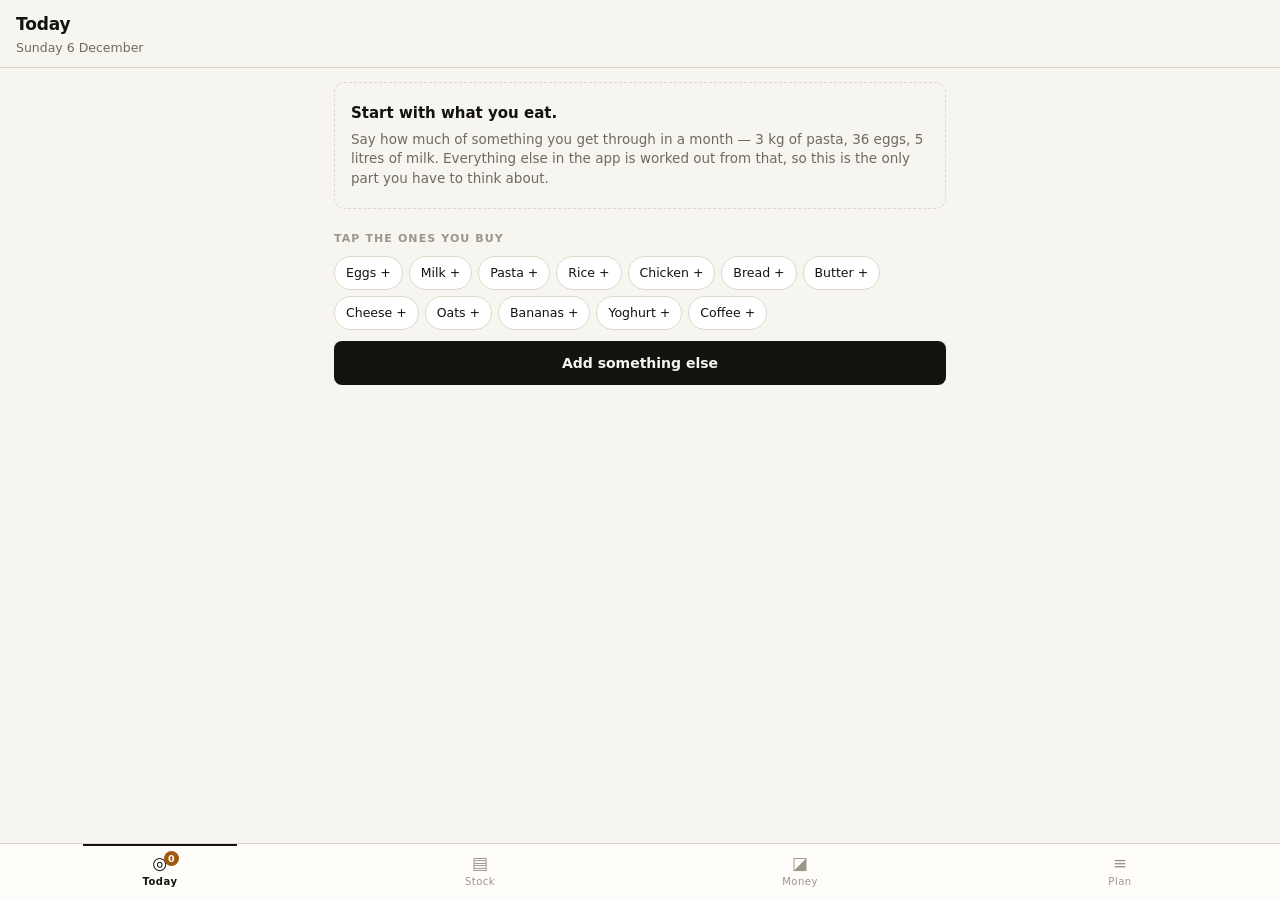
==== commit 886e6ebf: "Update index.html" ====
--- a/site/index.html
+++ b/site/index.html
@@ -12,6 +12,16 @@
 <link rel="apple-touch-icon" href="icon.png">
 <title>Kurv</title>
 <style>
+/* ---------------------------------------------------------------- tokens
+   Carried over from SunWatch, which reads well at full brightness in a shop.
+   Paper ground, near-black ink, hairline rules. Colour is functional only:
+   green means the price is below normal, amber means act soon, red means
+   you have run out or something is spoiling. Nothing is coloured for looks.
+
+   Every number is set in mono with tabular figures — quantities and prices
+   are the content of this app, so they get the instrument face and the
+   prose gets out of the way.
+------------------------------------------------------------------------ */
 :root{
   --paper:#f7f5f0; --card:#fffdf9; --ink:#14120e; --mute:#6f6a5e;
   --faint:#9c9689; --rule:#ddd8cb; --rule2:#eae5d9;
@@ -36,7 +46,11 @@
 :focus-visible{outline:2px solid var(--ink);outline-offset:2px;border-radius:3px}
 @media (prefers-reduced-motion:reduce){*{animation:none!important;transition:none!important}}
 
+/* ------------------------------------------------------------------ shell */
 header{
+  /* Deliberately not sticky. A sticky header over a long list of cards with
+     clipped corners is what leaves paint trails on iOS Safari, and the nav at
+     the bottom already gives a fixed anchor. */
   background:var(--paper);
   padding:calc(12px + env(safe-area-inset-top)) 16px 10px;
   border-bottom:1px solid var(--rule);
@@ -54,10 +68,13 @@
   text-align:center;color:var(--mute);font-size:13.5px}
 .empty b{display:block;color:var(--ink);font-size:15px;font-weight:600;margin-bottom:5px}
 
+/* ------------------------------------------------------------------- card */
 .card{
   background:var(--card);border:1px solid var(--rule);border-radius:12px;
   padding:13px 14px;margin-bottom:9px;
 }
+/* The left edge is the status. A border rather than an absolutely positioned
+   pseudo-element, so nothing has to be clipped to the rounded corner. */
 .card.act{border-left-width:3px;padding-left:12px}
 .card.s-deal{border-left-color:var(--deal)}
 .card.s-need{border-left-color:var(--need)}
@@ -71,17 +88,27 @@
 .b-out{background:var(--gonebg);color:var(--gone)}
 .b-off{background:#eee9dd;color:var(--mute)}
 
-.gauge{margin:6px 0 2px}
+/* ------------------------------------------------- signature: the burn-down
+   How many days of this you have left, drawn as the cupboard emptying. The
+   dotted upright is the point at which you want to be buying again; the
+   hatched tail is what the suggested purchase would add. Same component is
+   reused live inside the buy sheet, so the preview is literally the gauge
+   you were just looking at. */
+.gauge{margin:10px 0 2px}
 .track{position:relative;height:9px;background:#ece7db;border-radius:5px;overflow:hidden}
 .fill{position:absolute;left:0;top:0;bottom:0;border-radius:5px;background:var(--ink)}
 .card.s-need .fill{background:var(--need)}
 .card.s-out .fill{background:var(--gone)}
 .ahead{position:absolute;top:0;bottom:0;border-radius:0 5px 5px 0;background:#9ecdb4}
 .notch{position:absolute;top:0;bottom:0;width:1px;background:#8e8878}
-.gsub{display:flex;justify-content:space-between;gap:8px;margin-bottom:8px;
-  font-size:13.5px;font-weight:600;color:var(--mute)}
+.gsub{display:flex;justify-content:space-between;gap:8px;margin-top:6px;
+  font-size:12px;color:var(--mute)}
 .gsub .num{color:var(--ink)}
 
+/* ------------------------------------------------- signature: the shelf tag
+   The artifact this whole app is about. Store in the black bar, pack price
+   large, price-per-unit beneath it because that is the number that actually
+   decides anything. */
 .tag{border:1px solid var(--ink);border-radius:7px;margin:11px 0 0;background:#fff}
 .tag-store{background:var(--ink);color:var(--paper);font-size:9.5px;font-weight:700;
   letter-spacing:.09em;text-transform:uppercase;padding:5px 10px;
@@ -102,6 +129,7 @@
 .warn{font-size:12px;color:var(--gone);margin-top:8px;display:flex;gap:6px}
 .warn::before{content:"▲";font-size:9px;line-height:1.6;flex:none}
 
+/* ---------------------------------------------------------------- controls */
 .row{display:flex;gap:8px;margin-top:11px;align-items:stretch}
 .btn{background:var(--ink);color:var(--paper);border-radius:8px;padding:0 14px;
   min-height:var(--tap);font-size:14px;font-weight:600;display:flex;
@@ -115,10 +143,13 @@
 .btn[disabled]{opacity:.4;pointer-events:none}
 .chev{font-size:13px}
 
-.slim{display:flex;flex-direction:column;align-items:stretch;width:100%;text-align:left;
-  padding:8px 2px;cursor:pointer}
-.slim-header{display:flex;justify-content:space-between;align-items:center;margin-bottom:6px}
-
+.slim{display:flex;align-items:center;gap:11px;width:100%;text-align:left;
+  padding:11px 2px;min-height:var(--tap)}
+.slim .cname{flex:none;min-width:82px}
+.slim .track{flex:1;height:7px}
+.slim .r{font-size:12px;color:var(--mute);flex:none;text-align:right;min-width:92px}
+
+/* ------------------------------------------------------------------ fields */
 .f{margin-top:11px}
 .f label{display:block;font-size:11px;font-weight:600;letter-spacing:.06em;
   text-transform:uppercase;color:var(--faint);margin-bottom:5px}
@@ -136,6 +167,7 @@
   font-size:12.5px;min-height:34px;display:flex;align-items:center}
 .tg.on{background:var(--ink);color:var(--paper);border-color:var(--ink)}
 
+/* ------------------------------------------------------------------ detail */
 .detail{display:none;margin-top:12px;padding-top:12px;border-top:1px solid var(--rule2)}
 .detail.on{display:block}
 .lo{display:flex;align-items:center;gap:10px;padding:9px 0;
@@ -144,30 +176,32 @@
 .lo-m{flex:1;min-width:0}
 .lo-n{font-size:13px;overflow:hidden;text-overflow:ellipsis;white-space:nowrap}
 .lo-s{font-size:11.5px;color:var(--faint);margin-top:2px}
-.lo-p{text-align:right;flex:none;margin-right:10px}
+.lo-p{text-align:right;flex:none}
 .lo-u{font-size:13.5px;font-weight:640}
 .lo-w{font-size:11px;color:var(--faint)}
-.x{color:var(--gone);font-size:19px;line-height:1;padding:8px;flex:none;min-width:36px;font-weight:600}
+.x{color:var(--faint);font-size:19px;line-height:1;padding:8px;flex:none;min-width:36px}
 .best{color:var(--deal);font-weight:640}
 
 .res{display:flex;align-items:center;gap:10px;padding:10px 0;
-  border-bottom:1px solid var(--rule2);width:100%;text-align:left;background:none;border:0}
+  border-bottom:1px solid var(--rule2);width:100%;text-align:left}
 .res:last-child{border-bottom:0}
 .res-m{flex:1;min-width:0}
 .plus{border:1px solid var(--rule);border-radius:7px;min-width:38px;min-height:38px;
   display:flex;align-items:center;justify-content:center;font-size:17px;flex:none}
 .plus.on{background:var(--ink);color:var(--paper);border-color:var(--ink)}
 
+/* ------------------------------------------------------------------- lots */
 .lot{display:flex;align-items:center;gap:10px;padding:10px 0;
   border-bottom:1px solid var(--rule2)}
 .lot:last-child{border-bottom:0}
 .lot-m{flex:1;min-width:0}
 .lot-q{font-size:14px;font-weight:620}
-.lot-s{font-size:11.5px;color:var(--mute);margin-top:2px;display:flex;align-items:center}
+.lot-s{font-size:11.5px;color:var(--mute);margin-top:2px}
 .dot{display:inline-block;width:6px;height:6px;border-radius:50%;
   background:var(--need);margin-right:5px;vertical-align:middle}
 .soon{color:var(--gone)}
 
+/* ------------------------------------------------------------------ money */
 .big{font-family:var(--mono);font-variant-numeric:tabular-nums;
   font-size:38px;font-weight:600;letter-spacing:-.03em;line-height:1}
 .big small{font-size:15px;font-weight:500;color:var(--mute);letter-spacing:0}
@@ -187,6 +221,13 @@
 .rc-p{text-align:right;flex:none}
 .save{color:var(--deal);font-size:11.5px}
 
+.packin{width:62px;flex:none;padding:7px 6px;text-align:center;font-size:14px;
+  min-height:36px;border-radius:6px}
+.kv .save{font-size:inherit}
+.res{background:none;border:0}
+.slim{cursor:pointer}
+
+/* -------------------------------------------------------------------- nav */
 nav{position:fixed;left:0;right:0;bottom:0;z-index:30;display:flex;
   background:var(--card);border-top:1px solid var(--rule);
   padding-bottom:env(safe-area-inset-bottom)}
@@ -201,6 +242,7 @@
   border-radius:8px;background:var(--need);color:#fff;font-size:9.5px;font-weight:700;
   display:flex;align-items:center;justify-content:center;padding:0 4px}
 
+/* ------------------------------------------------------------------ sheet */
 .modal{position:fixed;inset:0;z-index:60;background:rgba(20,18,14,.42);
   display:none;align-items:flex-end;justify-content:center}
 .modal.on{display:flex}
@@ -211,6 +253,8 @@
 .sheet .sub{font-size:12.5px;color:var(--mute);margin-top:3px}
 .prev{background:var(--card);border:1px solid var(--rule);border-radius:10px;
   padding:12px;margin-top:13px}
+/* Centred with left/right rather than a transform: a fixed, transformed,
+   fading element is the single most reliable way to get a ghost on iOS. */
 #toast{position:fixed;left:12px;right:12px;bottom:calc(78px + env(safe-area-inset-bottom));
   margin:0 auto;width:max-content;max-width:calc(100% - 24px);
   background:var(--ink);color:var(--paper);
@@ -247,21 +291,32 @@
   <button data-tab="plan"><span class="g">≡</span>Plan</button>
 </nav>
 
+<!-- Log a purchase ------------------------------------------------------- -->
 <div class="modal" id="mBuy">
   <div class="sheet">
     <h3 id="buyTitle">Buy</h3>
     <div class="sub" id="buySub"></div>
-    <div class="f"><label>Product</label><select id="buyProduct"></select></div>
+
+    <div class="f">
+      <label>Product</label>
+      <select id="buyProduct"></select>
+    </div>
+
     <div class="f2">
-      <div class="f"><label>Packs</label><input id="buyPacks" type="number" min="1" step="1" inputmode="numeric"></div>
-      <div class="f"><label>Price per pack</label><input id="buyPrice" type="number" min="0" step="0.01" inputmode="decimal"></div>
+      <div class="f"><label>Packs</label>
+        <input id="buyPacks" type="number" min="1" step="1" inputmode="numeric"></div>
+      <div class="f"><label>Price per pack</label>
+        <input id="buyPrice" type="number" min="0" step="0.01" inputmode="decimal"></div>
     </div>
+
     <div class="f">
       <label>Best before</label>
       <div class="tags" id="buyTags"></div>
       <input id="buyExp" type="date" style="margin-top:7px">
     </div>
+
     <div class="prev" id="buyPrev"></div>
+
     <div class="row">
       <button class="btn ghost" data-act="close">Cancel</button>
       <button class="btn" data-act="confirmBuy">Log purchase</button>
@@ -269,17 +324,23 @@
   </div>
 </div>
 
+<!-- Add stock you already have ------------------------------------------- -->
 <div class="modal" id="mStock">
   <div class="sheet">
     <h3 id="stkTitle">Add stock</h3>
     <div class="sub" id="stkSub"></div>
-    <div class="f"><label id="stkQtyLabel">Amount</label><input id="stkQty" type="number" min="0" step="any" inputmode="decimal"></div>
+
+    <div class="f"><label id="stkQtyLabel">Amount</label>
+      <input id="stkQty" type="number" min="0" step="any" inputmode="decimal"></div>
+
     <div class="f">
       <label>Best before</label>
       <div class="tags" id="stkTags"></div>
       <input id="stkExp" type="date" style="margin-top:7px">
     </div>
+
     <div class="prev" id="stkPrev"></div>
+
     <div class="row">
       <button class="btn ghost" data-act="close">Cancel</button>
       <button class="btn" data-act="confirmStock">Add to stock</button>
@@ -287,40 +348,59 @@
   </div>
 </div>
 
+<!-- Create or edit a meal item ------------------------------------------- -->
 <div class="modal" id="mItem">
   <div class="sheet">
     <h3 id="itemTitle">New item</h3>
     <div class="sub">What you eat and how fast. Set once, then leave it alone.</div>
-    <div class="f"><label>Name</label><input id="itName" type="text" placeholder="Eggs" autocomplete="off"></div>
-    <div class="f"><label>Measured in</label><div class="tags" id="itUnit"></div></div>
+
+    <div class="f"><label>Name</label>
+      <input id="itName" type="text" placeholder="Eggs" autocomplete="off"></div>
+
+    <div class="f"><label>Measured in</label>
+      <div class="tags" id="itUnit"></div></div>
+
     <div class="f2">
-      <div class="f"><label>Per month</label><input id="itMonth" type="number" min="0" step="any" inputmode="decimal"></div>
-      <div class="f"><label>Per day</label><input id="itDay" type="number" min="0" step="any" inputmode="decimal"></div>
+      <div class="f"><label>Per month</label>
+        <input id="itMonth" type="number" min="0" step="any" inputmode="decimal"></div>
+      <div class="f"><label>Per day</label>
+        <input id="itDay" type="number" min="0" step="any" inputmode="decimal"></div>
     </div>
     <div class="hint" id="itRateHint"></div>
+
     <div class="f2">
-      <div class="f"><label>Keeps, unopened</label><input id="itShelf" type="number" min="1" step="1" inputmode="numeric"></div>
-      <div class="f"><label>Keeps, once open</label><input id="itOpen" type="number" min="0" step="1" inputmode="numeric"></div>
+      <div class="f"><label>Keeps, unopened</label>
+        <input id="itShelf" type="number" min="1" step="1" inputmode="numeric"></div>
+      <div class="f"><label>Keeps, once open</label>
+        <input id="itOpen" type="number" min="0" step="1" inputmode="numeric"></div>
     </div>
-    <div class="hint">Days. Leave "once open" at 0 for anything that keeps the same after opening, like pasta or rice.</div>
-    <div class="f"><label>Buy again when down to</label><input id="itCover" type="number" min="1" step="1" inputmode="numeric"></div>
+    <div class="hint">Days. Leave "once open" at 0 for anything that keeps the same
+      after opening, like pasta or rice.</div>
+
+    <div class="f"><label>Buy again when down to</label>
+      <input id="itCover" type="number" min="1" step="1" inputmode="numeric"></div>
     <div class="hint">Days of supply left. Blank uses the default in Plan.</div>
+
     <div class="row">
       <button class="btn ghost" data-act="close">Cancel</button>
       <button class="btn" data-act="confirmItem">Save</button>
     </div>
     <div class="row" id="itDeleteRow" hidden>
-      <button class="btn ghost" data-act="deleteItem" style="flex:1;color:var(--gone)">Delete this item</button>
+      <button class="btn ghost" data-act="deleteItem" style="flex:1;color:var(--gone)">
+        Delete this item</button>
     </div>
   </div>
 </div>
 
+<!-- Close the month ------------------------------------------------------- -->
 <div class="modal" id="mReset">
   <div class="sheet">
     <h3>Close the month</h3>
     <div class="sub" id="resetSub"></div>
     <div class="prev" id="resetPrev"></div>
-    <div class="hint" style="margin-top:10px">Your stock, lookout lists and plan all stay exactly as they are. Only the month's spending, savings and receipts are filed away.</div>
+    <div class="hint" style="margin-top:10px">
+      Your stock, lookout lists and plan all stay exactly as they are. Only the
+      month's spending, savings and receipts are filed away.</div>
     <div class="row">
       <button class="btn ghost" data-act="close">Not yet</button>
       <button class="btn" data-act="confirmReset">File it and start fresh</button>
@@ -330,21 +410,47 @@
 
 <input type="file" id="importFile" accept="application/json" hidden>
 <div id="toast" role="status" aria-live="polite"></div>
-
 <script>
+/* ============================================================================
+ * Kurv engine — the whole decision model.
+ *
+ * One idea holds it together: you state a fixed monthly plan ("36 eggs, 3 kg
+ * pasta, 5 L milk"), and everything else is derived. The app never guesses
+ * your consumption from receipts, which is what made the last version need so
+ * much explaining on screen.
+ *
+ * Two purchases exist and only two:
+ *   needful      you are running low and nothing is on offer  -> one pack
+ *   opportunity  a real offer exists                          -> as many packs
+ *                as the item's own budget affords and its shelf life survives
+ *
+ * No dependency on the DOM, so it runs under node for tests.
+ * ==========================================================================*/
+
 var Kurv = (function () {
   "use strict";
+
   var MS_DAY = 86400000;
-  var MONTH = 30.437; 
+  var MONTH = 30.437; // mean Gregorian month, so "36 a month" means 36
   var EPS = 1e-9;
+
+  /* ======================================================== days and dates
+   * Everything internal is an integer local day number. Storing timestamps
+   * meant a session that crossed 02:00 changed day in UTC but not in
+   * Copenhagen, and the cover counts drifted by one.
+   */
 
   function dayOf(d) {
     d = d || new Date();
-    return Math.floor(Date.UTC(d.getFullYear(), d.getMonth(), d.getDate()) / MS_DAY);
+    return Math.floor(
+      Date.UTC(d.getFullYear(), d.getMonth(), d.getDate()) / MS_DAY
+    );
   }
   function dayFromISO(iso) {
     if (!iso || String(iso).length < 10) return null;
-    var y = +String(iso).slice(0, 4), m = +String(iso).slice(5, 7), d = +String(iso).slice(8, 10);
+    var y = +String(iso).slice(0, 4),
+      m = +String(iso).slice(5, 7),
+      d = +String(iso).slice(8, 10);
     if (!isFinite(y) || !isFinite(m) || !isFinite(d)) return null;
     return Math.floor(Date.UTC(y, m - 1, d) / MS_DAY);
   }
@@ -352,24 +458,37 @@
     if (n === null || n === undefined || !isFinite(n)) return "";
     return new Date(n * MS_DAY).toISOString().slice(0, 10);
   }
-  function today() { return dayOf(new Date()); }
+  function today() {
+    return dayOf(new Date());
+  }
   function monthKeyOf(d) {
     d = d || new Date();
     return d.getFullYear() + "-" + String(d.getMonth() + 1).padStart(2, "0");
   }
+  /** Human date, Danish short form, without dragging in Intl every call. */
   var MON = ["jan","feb","mar","apr","maj","jun","jul","aug","sep","okt","nov","dec"];
   function dayLabel(n) {
     if (n === null || n === undefined || !isFinite(n)) return "—";
     var d = new Date(n * MS_DAY);
     var s = d.getUTCDate() + " " + MON[d.getUTCMonth()];
+    // Only show the year when it is not the current one, so the common case
+    // stays short and "3 aug" can never be mistaken for today.
     var y = d.getUTCFullYear();
     return y === new Date().getFullYear() ? s : s + " " + y;
   }
 
+  /* ================================================================== units
+   * A meal item has exactly one canonical unit, fixed by the plan. "36 eggs a
+   * month" makes it pieces, and a 15-stk tray then converts cleanly. The old
+   * version let a kg list hold a stk product, which silently recorded 0.00 kg
+   * and made every downstream number wrong.
+   */
+
   var CANON = ["pc", "kg", "L"];
   var UNIT_LABEL = { pc: "pcs", kg: "kg", L: "L" };
-  var UNIT_PER = { pc: "stk", kg: "kg", L: "L" };
+  var UNIT_PER = { pc: "stk", kg: "kg", L: "L" }; // what goes after "kr/"
   var UNIT_NOUN = { pc: "pieces", kg: "kilos", L: "litres" };
+
   var TO_BASE = {
     g: ["kg", 0.001], gr: ["kg", 0.001], gram: ["kg", 0.001], grams: ["kg", 0.001],
     kg: ["kg", 1], kilo: ["kg", 1], kilogram: ["kg", 1],
@@ -379,7 +498,12 @@
     pk: ["pc", 1], pak: ["pc", 1], pakke: ["pc", 1], pkt: ["pc", 1],
     styk: ["pc", 1], piece: ["pc", 1], pieces: ["pc", 1], ps: ["pc", 1],
   };
-  function cleanUnit(u) { return String(u || "").trim().toLowerCase().replace(/[.\s_-]/g, ""); }
+
+  function cleanUnit(u) {
+    return String(u || "").trim().toLowerCase().replace(/[.\s_-]/g, "");
+  }
+
+  /** One quantity+unit pair into a canonical unit, or null if incompatible. */
   function toCanon(qty, unit, canon) {
     var q = Number(qty);
     if (!isFinite(q) || q <= 0) return null;
@@ -388,12 +512,25 @@
     return q * e[1];
   }
 
+  /* ============================================================ pack parsing
+   * The catalog's own quantity/unit columns are right most of the time and
+   * blank or wrong the rest, with the real size sitting in the name:
+   * "Dava, Skrabeæg S/M 1× 15 stk". So try the columns, then read the name,
+   * and always keep the number visible so it can be corrected by hand.
+   */
+
   var NUM = "(\\d+(?:[.,]\\d+)?)";
   var UNITS = "(kg|g|gram|gr|ml|cl|dl|liter|litre|ltr|l|stk|styk|st|stks|pk|pakke|pak|pkt|pcs|pc)";
+
   function parsePack(name, colQty, colUnit, canon) {
+    // 1. the catalog columns, when they agree with the item's unit
     var direct = toCanon(colQty, colUnit, canon);
+
+    // 2. every size-looking token in the name, converted where possible
     var found = [];
     var text = " " + String(name || "").toLowerCase().replace(/,/g, " ") + " ";
+
+    // "3 x 500 g" / "1× 15 stk" — a multiplier and a size
     var reMul = new RegExp(NUM + "\\s*[x×*]\\s*" + NUM + "\\s*" + UNITS + "\\b", "g");
     var m;
     while ((m = reMul.exec(text))) {
@@ -402,11 +539,15 @@
       var v = toCanon(size, m[3], canon);
       if (v !== null && mult > 0) found.push(v * mult);
     }
+
+    // "500 g" / "15 stk" / "1 L"
     var reOne = new RegExp(NUM + "\\s*" + UNITS + "\\b", "g");
     while ((m = reOne.exec(text))) {
       var v2 = toCanon(m[1].replace(",", "."), m[2], canon);
       if (v2 !== null) found.push(v2);
     }
+
+    // "10-pak" / "6 pack" — a bare count, only meaningful for pieces
     if (canon === "pc") {
       var rePak = new RegExp(NUM + "\\s*-?\\s*(pak|pack|pk|stk)\\b", "g");
       while ((m = rePak.exec(text))) {
@@ -414,7 +555,10 @@
         if (n > 0) found.push(n);
       }
     }
+
     if (direct !== null) {
+      // A column reading of exactly 1 next to a bigger number in the name is
+      // the "1× 15 stk" case: the column counted trays, the name counted eggs.
       var bigger = found.filter(function (x) { return x > direct + EPS; });
       if (direct === 1 && bigger.length) return Math.max.apply(null, bigger);
       return direct;
@@ -422,6 +566,12 @@
     if (found.length) return Math.max.apply(null, found);
     return null;
   }
+
+  /* ================================================================= search
+   * The catalog is Danish and typed on a phone, so æ/ae/a all have to collapse
+   * to one form before anything is compared — otherwise "malk" and "brod",
+   * which is what people actually type, match nothing.
+   */
 
   function fold(s) {
     var t = String(s || "");
@@ -433,38 +583,53 @@
     return t.replace(/\s+/g, " ").trim();
   }
 
+  // English in, Danish out. Typing "eggs" in an English interface is a fair
+  // thing to try, and it used to return nothing at all.
   var SYN = {
-    egg: "æg", eggs: "æg", milk: "mælk", wholemilk: "sødmælk", chicken: "kylling", bread: "brød", 
-    butter: "smør", cheese: "ost", rice: "ris", onion: "løg", onions: "løg", potato: "kartofler",
-    potatoes: "kartofler", apple: "æble", apples: "æbler", banana: "banan", bananas: "bananer", 
-    beef: "oksekød", pork: "svinekød", fish: "fisk", oats: "havregryn", oatmeal: "havregryn", 
-    porridge: "havregryn", flour: "hvedemel", sugar: "sukker", salt: "salt", coffee: "kaffe",
-    tea: "te", juice: "juice", water: "vand", oil: "olie", oliveoil: "olivenolie", tomato: "tomat", 
-    tomatoes: "tomater", carrot: "gulerødder", carrots: "gulerødder", cucumber: "agurk", 
-    salmon: "laks", tuna: "tun", beans: "bønner", lentils: "linser", chickpeas: "kikærter",
-    yoghurt: "yoghurt", yogurt: "yoghurt", skyr: "skyr", cream: "fløde", mince: "hakket", 
-    minced: "hakket", chocolate: "chokolade", honey: "honning", nuts: "nødder", almonds: "mandler", 
-    lemon: "citron", orange: "appelsin", garlic: "hvidløg", pepper: "peber", turkey: "kalkun",
-    lamb: "lam", ham: "skinke", sausage: "pølser", bacon: "bacon", pasta: "pasta", 
-    spaghetti: "spaghetti", noodles: "nudler", frozen: "frost", organic: "økologisk", 
-    wholegrain: "fuldkorn", cornflakes: "cornflakes", muesli: "mysli", tofu: "tofu", peas: "ærter",
+    egg: "æg", eggs: "æg", milk: "mælk", wholemilk: "sødmælk",
+    chicken: "kylling", bread: "brød", butter: "smør", cheese: "ost",
+    rice: "ris", onion: "løg", onions: "løg", potato: "kartofler",
+    potatoes: "kartofler", apple: "æble", apples: "æbler", banana: "banan",
+    bananas: "bananer", beef: "oksekød", pork: "svinekød", fish: "fisk",
+    oats: "havregryn", oatmeal: "havregryn", porridge: "havregryn",
+    flour: "hvedemel", sugar: "sukker", salt: "salt", coffee: "kaffe",
+    tea: "te", juice: "juice", water: "vand", oil: "olie", oliveoil: "olivenolie",
+    tomato: "tomat", tomatoes: "tomater", carrot: "gulerødder",
+    carrots: "gulerødder", cucumber: "agurk", salmon: "laks", tuna: "tun",
+    beans: "bønner", lentils: "linser", chickpeas: "kikærter",
+    yoghurt: "yoghurt", yogurt: "yoghurt", skyr: "skyr", cream: "fløde",
+    mince: "hakket", minced: "hakket", chocolate: "chokolade",
+    honey: "honning", nuts: "nødder", almonds: "mandler", lemon: "citron",
+    orange: "appelsin", garlic: "hvidløg", pepper: "peber", turkey: "kalkun",
+    lamb: "lam", ham: "skinke", sausage: "pølser", bacon: "bacon",
+    pasta: "pasta", spaghetti: "spaghetti", noodles: "nudler",
+    frozen: "frost", organic: "økologisk", wholegrain: "fuldkorn",
+    cornflakes: "cornflakes", muesli: "mysli", tofu: "tofu", peas: "ærter",
     corn: "majs", broccoli: "broccoli", spinach: "spinat", mushroom: "champignon",
-    mushrooms: "champignon", pepperbell: "peberfrugt", cabbage: "kål", liver: "lever", 
-    shrimp: "rejer", cod: "torsk", herring: "sild", vinegar: "eddike", mustard: "sennep", 
-    ketchup: "ketchup", jam: "marmelade", soup: "suppe", pizza: "pizza", crisps: "chips", biscuits: "kiks",
+    mushrooms: "champignon", pepperbell: "peberfrugt", cabbage: "kål",
+    liver: "lever", shrimp: "rejer", cod: "torsk", herring: "sild",
+    vinegar: "eddike", mustard: "sennep", ketchup: "ketchup", jam: "marmelade",
+    soup: "suppe", pizza: "pizza", crisps: "chips", biscuits: "kiks",
   };
 
+  /** Each query word becomes the set of spellings that should count as a hit. */
   function queryTerms(q) {
     var raw = String(q || "").toLowerCase().split(/[^\p{L}\p{N}]+/u).filter(Boolean);
     return raw.map(function (w) {
       var alts = [w];
       if (SYN[w]) alts.push(SYN[w]);
+      // "eggs" -> "egg" -> "æg"; a lazy singular so plurals don't miss
       if (w.length > 3 && w.slice(-1) === "s" && SYN[w.slice(0, -1)])
         alts.push(SYN[w.slice(0, -1)]);
       return alts.map(fold).filter(function (x) { return x.length; });
     }).filter(function (g) { return g.length; });
   }
 
+  /**
+   * Score one folded name against the term groups. Whole-word hits beat
+   * inside-a-word hits, which is what stops "æg" from drowning in "pålæg".
+   * Returns -1 when any term group is missing entirely.
+   */
   function scoreName(folded, groups) {
     var words = folded.split(" ");
     var total = 0;
@@ -483,8 +648,12 @@
       if (best < 0) return -1;
       total += best;
     }
+    // Short, specific names are usually the plain product; long ones are
+    // flavoured variants of it.
     return total - Math.min(20, folded.length / 6);
   }
+
+  /* ================================================== consumption and stock */
 
   function rateOf(item) {
     var m = Number(item && item.perMonth);
@@ -497,6 +666,7 @@
     return Math.min(lot.exp, lot.open + openLife);
   }
 
+  /** FEFO, but you finish the pack you already opened before starting another. */
   function fefo(lots, openLife) {
     return lots.slice().sort(function (a, b) {
       var ao = a.open !== null && a.open !== undefined ? 0 : 1;
@@ -511,6 +681,15 @@
     });
   }
 
+  /**
+   * Step day by day from `from` to `to`, eating at the plan rate and throwing
+   * out whatever expires. Mutates the lots it is given, so callers that only
+   * want a forecast pass a copy.
+   *
+   * Day-stepping rather than closed-form because expiry and consumption
+   * interleave: a pack can spoil halfway through the month and the packs
+   * behind it then last longer. Bounded to a year of catch-up.
+   */
   function run(lots, rate, openLife, from, to, opts) {
     opts = opts || {};
     var wasted = 0, short = 0, runOut = null, spoiled = [];
@@ -523,7 +702,7 @@
       for (var i = 0; i < order.length && need > EPS; i++) {
         var lot = order[i];
         if (lot.qty <= EPS) continue;
-        if ((lot.open === null || lot.open === undefined) && !opts.isPast) lot.open = d;
+        if (lot.open === null || lot.open === undefined) lot.open = d;
         var take = Math.min(lot.qty, need);
         lot.qty -= take;
         need -= take;
@@ -532,6 +711,7 @@
         short += need;
         if (runOut === null) runOut = d;
       }
+      // Anything past its date at the end of the day is gone.
       for (var k = lots.length - 1; k >= 0; k--) {
         var L = lots[k];
         if (L.qty <= EPS) { lots.splice(k, 1); continue; }
@@ -556,23 +736,32 @@
     return t;
   }
 
+  /** Bring an item's lots up to today. Called on load and after every change. */
   function reconcile(item, todayDay) {
     if (!item.lots) item.lots = [];
     if (item.asOf === null || item.asOf === undefined) item.asOf = todayDay;
     var r = { wasted: 0, short: 0, spoiled: [] };
     if (todayDay > item.asOf) {
-      r = run(item.lots, rateOf(item), item.openLife || 0, item.asOf, todayDay, { isPast: true });
+      r = run(item.lots, rateOf(item), item.openLife || 0, item.asOf, todayDay);
       item.asOf = todayDay;
       item.wasted = (item.wasted || 0) + r.wasted;
     }
+    if (rateOf(item) > 0) {
+      var front = fefo(item.lots, item.openLife || 0)
+        .filter(function (l) { return l.qty > EPS; })[0];
+      if (front && (front.open === null || front.open === undefined)) front.open = todayDay;
+    }
     return r;
   }
 
+  /** Days until the cupboard is empty, from today, at the plan rate. */
   function coverOf(item, todayDay) {
     var rate = rateOf(item);
     if (rate <= 0) return Infinity;
     var copy = cloneLots(item.lots);
-    var r = run(copy, rate, item.openLife || 0, todayDay, todayDay + 400, { stopWhenEmpty: true });
+    var r = run(copy, rate, item.openLife || 0, todayDay, todayDay + 400, {
+      stopWhenEmpty: true,
+    });
     var out = r.runOut === null ? todayDay + 400 : r.runOut;
     return out - todayDay;
   }
@@ -580,21 +769,32 @@
   function cloneLots(lots) {
     return lots.map(function (l) {
       return { qty: l.qty, exp: l.exp, open: l.open === undefined ? null : l.open,
-               bought: l.bought, product: l.product, id: l.id };
+               bought: l.bought, product: l.product };
     });
   }
 
+  /** The lot currently in use, and how long it has left once open. */
   function openLot(item, todayDay) {
     var order = fefo(item.lots, item.openLife || 0);
     for (var i = 0; i < order.length; i++) if (order[i].qty > EPS) {
       var l = order[i];
       var e = effExp(l, item.openLife || 0);
-      return { lot: l, isOpen: l.open !== null && l.open !== undefined,
-               expires: e, daysLeft: e === null ? null : e - todayDay };
+      return {
+        lot: l,
+        isOpen: l.open !== null && l.open !== undefined,
+        expires: e,
+        daysLeft: e === null ? null : e - todayDay,
+      };
     }
     return null;
   }
 
+  /* ================================================================ offers */
+
+  /**
+   * Every watched product priced per canonical unit, cheapest first, so the
+   * list itself is the ranking the person asked for.
+   */
   function offers(item, lookup) {
     var out = [];
     for (var i = 0; i < item.watch.length; i++) {
@@ -607,16 +807,24 @@
       if (!isFinite(price) || price <= 0) continue;
       if (!isFinite(regular) || regular <= 0) regular = price;
       out.push({
-        key: w.key, pack: pack, store: row ? row.store : w.store || "",
-        name: row ? row.name : w.name || w.key, price: price, regular: regular,
-        since: row ? row.since : null, unitPrice: price / pack, regularUnit: regular / pack,
-        off: regular > price ? (regular - price) / regular : 0, live: !!row,
+        key: w.key,
+        pack: pack,
+        store: row ? row.store : w.store || "",
+        name: row ? row.name : w.name || w.key,
+        price: price,
+        regular: regular,
+        since: row ? row.since : null,
+        unitPrice: price / pack,
+        regularUnit: regular / pack,
+        off: regular > price ? (regular - price) / regular : 0,
+        live: !!row,
       });
     }
     out.sort(function (a, b) { return a.unitPrice - b.unitPrice; });
     return out;
   }
 
+  /** What a unit normally costs: the cheapest regular price you have access to. */
   function typicalUnit(offs) {
     var best = null;
     for (var i = 0; i < offs.length; i++) {
@@ -631,17 +839,27 @@
     return item.perMonth * t;
   }
 
+  /* ========================================================== buy decisions */
+
+  /**
+   * How many packs of `offer` can be absorbed without waste. Simulated rather
+   * than solved, because existing lots have their own expiry dates and the
+   * arithmetic version got them wrong.
+   */
   function packsBeforeWaste(item, offer, shelfDays, todayDay, maxPacks) {
     var rate = rateOf(item);
     if (rate <= 0) return 0;
     var openLife = item.openLife || 0;
     var horizon = todayDay + Math.min(400, Math.max(60, shelfDays + 60));
+
     var base = run(cloneLots(item.lots), rate, openLife, todayDay, horizon).wasted;
+
     var best = 0;
     for (var n = 1; n <= maxPacks; n++) {
       var lots = cloneLots(item.lots);
       for (var k = 0; k < n; k++) {
-        lots.push({ qty: offer.pack, exp: todayDay + shelfDays, open: null, bought: todayDay, product: offer.name });
+        lots.push({ qty: offer.pack, exp: todayDay + shelfDays, open: null,
+                    bought: todayDay, product: offer.name });
       }
       var w = run(lots, rate, openLife, todayDay, horizon).wasted;
       if (w > base + 1e-6) break;
@@ -650,19 +868,27 @@
     return best;
   }
 
+  /**
+   * The verdict for one meal item. Four outcomes, and each names the reason it
+   * reached them so the card can say it in one line.
+   */
   function decide(item, offs, todayDay, settings) {
     var rate = rateOf(item);
     var stock = stockOf(item);
     var cover = coverOf(item, todayDay);
     var best = offs.length ? offs[0] : null;
     var typ = typicalUnit(offs);
-    var reorder = isFinite(item.coverDays) && item.coverDays > 0 ? item.coverDays : settings.coverDays;
+    var reorder = isFinite(item.coverDays) && item.coverDays > 0
+      ? item.coverDays : settings.coverDays;
 
     var res = {
       state: "ok", stock: stock, cover: cover, rate: rate,
       best: best, typical: typ, packs: 0, spend: 0, saving: 0,
       budget: null, remaining: null, reason: "", capped: "",
-      spoiling: run(cloneLots(item.lots), rate, item.openLife || 0, todayDay, todayDay + 14).wasted,
+      // What today's cupboard loses to dates over the next fortnight, at the
+      // plan rate. This is the number the open-pack countdown exists for.
+      spoiling: run(cloneLots(item.lots), rate, item.openLife || 0,
+                    todayDay, todayDay + 14).wasted,
     };
     if (rate <= 0) { res.state = "off"; res.reason = "No monthly amount set yet."; return res; }
     if (!best) {
@@ -676,6 +902,7 @@
     res.budget = budget;
     res.remaining = budget === null ? null : Math.max(0, budget - spent);
 
+    // Is a unit of this cheaper right now than it normally is?
     var offPct = typ && typ > 0 ? (typ - best.unitPrice) / typ : 0;
     var isDeal = offPct >= settings.dealPct / 100;
     res.off = offPct;
@@ -691,36 +918,46 @@
       res.state = stock <= EPS ? "out" : "need";
       res.packs = 1;
       res.spend = best.price;
-      res.reason = stock <= EPS ? "Out of stock and nothing is on offer — buy one." : "Down to " + fmtDays(cover) + " and nothing is on offer — buy one.";
+      res.reason = stock <= EPS
+        ? "Out of stock and nothing is on offer — buy one."
+        : "Down to " + fmtDays(cover) + " and nothing is on offer — buy one.";
       return res;
     }
 
+    // A real offer: take as much as budget and shelf life allow.
     var shelf = Number(item.shelfLife) > 0 ? Number(item.shelfLife) : 30;
     var byShelf = packsBeforeWaste(item, best, shelf, todayDay, 40);
-    // CRITICAL BUG FIX: Bypass the monthly budget strictly limiting deal opportunity buying
-    var byBudget = (res.remaining === null || isDeal) ? 40 : Math.floor((res.remaining + 1e-6) / best.price);
+    var byBudget = res.remaining === null ? 40
+      : Math.floor((res.remaining + 1e-6) / best.price);
     var maxCover = settings.maxCover > 0 ? settings.maxCover : 120;
     var byCover = Math.max(0, Math.floor((rate * maxCover - stock) / best.pack));
 
     var n = Math.min(byShelf, byBudget, byCover);
+    // Say which of the three actually held it back, in the order that matters
+    // most to explain. If nothing bound, say nothing.
     var capped = "";
     if (n < 40) {
-      var caps = [[byShelf, "shelf life"], [byBudget, "the budget"], [byCover, "your stock ceiling"]];
+      var caps = [[byShelf, "shelf life"], [byBudget, "the budget"],
+                  [byCover, "your stock ceiling"]];
       caps.sort(function (a, b) { return a[0] - b[0]; });
       if (caps[0][0] === n) capped = caps[0][1];
     }
 
     if (n < 1) {
+      // Nothing fits cleanly. If we're out anyway, one pack still beats none.
       if (low) {
         res.state = stock <= EPS ? "out" : "need";
         res.packs = 1;
         res.spend = best.price;
         res.saving = Math.max(0, (typ - best.unitPrice) * best.pack);
         res.capped = byShelf < 1 ? "shelf life" : byBudget < 1 ? "budget" : "stock ceiling";
-        res.reason = byShelf < 1 ? "On offer, but a whole pack would go off before you finish it — take one." : "On offer, but the budget is spent — take one anyway, you're low.";
+        res.reason = byShelf < 1
+          ? "On offer, but a whole pack would go off before you finish it — take one."
+          : "On offer, but the budget is spent — take one anyway, you're low.";
         return res;
       }
-      res.reason = "On offer, but there is no room for it — " + (byShelf < 1 ? "a pack would spoil before you got through it." : "this month's budget is spent.");
+      res.reason = "On offer, but there is no room for it — " + (byShelf < 1
+        ? "a pack would spoil before you got through it." : "this month's budget is spent.");
       res.state = "ok";
       return res;
     }
@@ -732,19 +969,26 @@
     res.capped = capped;
     var after = coverAfter(item, best, n, shelf, todayDay);
     res.coverAfter = after;
-    res.reason = Math.round(offPct * 100) + "% under what you normally pay. " + n + (n === 1 ? " pack" : " packs") + " takes you to " + fmtDays(after) + (capped ? ", and that is all " + capped + " allows." : ".");
+    res.reason =
+      Math.round(offPct * 100) + "% under what you normally pay. " +
+      n + (n === 1 ? " pack" : " packs") + " takes you to " + fmtDays(after) +
+      (capped ? ", and that is all " + capped + " allows." : ".");
     return res;
   }
 
   function coverAfter(item, offer, n, shelfDays, todayDay) {
     var lots = cloneLots(item.lots);
     for (var k = 0; k < n; k++) {
-      lots.push({ qty: offer.pack, exp: todayDay + shelfDays, open: null, bought: todayDay, product: offer.name });
-    }
-    var r = run(lots, rateOf(item), item.openLife || 0, todayDay, todayDay + 400, { stopWhenEmpty: true });
+      lots.push({ qty: offer.pack, exp: todayDay + shelfDays, open: null,
+                  bought: todayDay, product: offer.name });
+    }
+    var r = run(lots, rateOf(item), item.openLife || 0, todayDay, todayDay + 400,
+                { stopWhenEmpty: true });
     var out = r.runOut === null ? todayDay + 400 : r.runOut;
     return out - todayDay;
   }
+
+  /* ============================================================== formatting */
 
   function fmtDays(d) {
     if (!isFinite(d)) return "—";
@@ -759,24 +1003,43 @@
     if (!isFinite(v)) return "—";
     if (unit === "pc") {
       var r = Math.round(v * 10) / 10;
-      return String(Math.abs(r - Math.round(r)) < 0.05 ? Math.round(r) : r.toFixed(1).replace(".", ","));
+      return String(Math.abs(r - Math.round(r)) < 0.05
+        ? Math.round(r) : r.toFixed(1).replace(".", ","));
     }
     return (v >= 10 ? v.toFixed(1) : v.toFixed(2)).replace(".", ",");
   }
 
-  function kr(v) { return !isFinite(v) ? "—" : v.toFixed(2).replace(".", ","); }
-  function kr0(v) { return !isFinite(v) ? "—" : Math.round(v).toLocaleString("da-DK"); }
+  function kr(v) {
+    if (!isFinite(v)) return "—";
+    return v.toFixed(2).replace(".", ",");
+  }
+  function kr0(v) {
+    if (!isFinite(v)) return "—";
+    return Math.round(v).toLocaleString("da-DK");
+  }
 
   return {
-    MS_DAY: MS_DAY, MONTH: MONTH, CANON: CANON, UNIT_LABEL: UNIT_LABEL, UNIT_NOUN: UNIT_NOUN, UNIT_PER: UNIT_PER,
-    dayOf: dayOf, dayFromISO: dayFromISO, isoFromDay: isoFromDay, today: today, monthKeyOf: monthKeyOf, dayLabel: dayLabel,
-    toCanon: toCanon, parsePack: parsePack, fold: fold, queryTerms: queryTerms, scoreName: scoreName, SYN: SYN,
-    rateOf: rateOf, effExp: effExp, fefo: fefo, run: run, cloneLots: cloneLots, stockOf: stockOf, reconcile: reconcile, coverOf: coverOf, openLot: openLot,
-    offers: offers, typicalUnit: typicalUnit, budgetOf: budgetOf, packsBeforeWaste: packsBeforeWaste, decide: decide, coverAfter: coverAfter,
+    MS_DAY: MS_DAY, MONTH: MONTH, CANON: CANON,
+    UNIT_LABEL: UNIT_LABEL, UNIT_NOUN: UNIT_NOUN, UNIT_PER: UNIT_PER,
+    dayOf: dayOf, dayFromISO: dayFromISO, isoFromDay: isoFromDay,
+    today: today, monthKeyOf: monthKeyOf, dayLabel: dayLabel,
+    toCanon: toCanon, parsePack: parsePack,
+    fold: fold, queryTerms: queryTerms, scoreName: scoreName, SYN: SYN,
+    rateOf: rateOf, effExp: effExp, fefo: fefo, run: run, cloneLots: cloneLots,
+    stockOf: stockOf, reconcile: reconcile, coverOf: coverOf, openLot: openLot,
+    offers: offers, typicalUnit: typicalUnit, budgetOf: budgetOf,
+    packsBeforeWaste: packsBeforeWaste, decide: decide, coverAfter: coverAfter,
     fmtDays: fmtDays, fmtQty: fmtQty, kr: kr, kr0: kr0,
   };
 })();
 
+if (typeof module !== "undefined" && module.exports) module.exports = Kurv;
+</script>
+<script>
+/* ============================================================================
+ * Kurv — app layer. Storage, catalog, rendering, sheets.
+ * The decision model lives in the engine above; nothing here recalculates it.
+ * ==========================================================================*/
 (function () {
 "use strict";
 
@@ -784,8 +1047,17 @@
 var $ = function (s, r) { return (r || document).querySelector(s); };
 var $$ = function (s, r) { return [].slice.call((r || document).querySelectorAll(s)); };
 
+/* ================================================================= storage */
+
 var LSKEY = "kurv.v3";
-var DEFAULTS = { v: 3, month: "", settings: { coverDays: 7, dealPct: 10, maxCover: 120 }, items: [], receipts: [], archive: [] };
+var DEFAULTS = {
+  v: 3,
+  month: "",
+  settings: { coverDays: 7, dealPct: 10, maxCover: 120 },
+  items: [],
+  receipts: [],
+  archive: [],
+};
 var S = null;
 
 function uid() { return Math.random().toString(36).slice(2, 9); }
@@ -794,14 +1066,21 @@
   try {
     var raw = localStorage.getItem(LSKEY);
     S = raw ? JSON.parse(raw) : JSON.parse(JSON.stringify(DEFAULTS));
-  } catch (e) { S = JSON.parse(JSON.stringify(DEFAULTS)); }
+  } catch (e) {
+    S = JSON.parse(JSON.stringify(DEFAULTS));
+  }
+  // Fill in anything a newer build expects but an older save never wrote.
   var d = DEFAULTS;
   for (var k in d) if (!(k in S)) S[k] = JSON.parse(JSON.stringify(d[k]));
   for (var sk in d.settings) if (!(sk in S.settings)) S.settings[sk] = d.settings[sk];
   if (!S.month) S.month = K.monthKeyOf();
   S.items.forEach(function (it) {
-    it.watch = it.watch || []; it.lots = it.lots || []; it.spent = Number(it.spent) || 0;
-    it.saved = Number(it.saved) || 0; it.boughtQty = Number(it.boughtQty) || 0; it.wasted = Number(it.wasted) || 0;
+    it.watch = it.watch || [];
+    it.lots = it.lots || [];
+    it.spent = Number(it.spent) || 0;
+    it.saved = Number(it.saved) || 0;
+    it.boughtQty = Number(it.boughtQty) || 0;
+    it.wasted = Number(it.wasted) || 0;
     if (it.asOf === undefined || it.asOf === null) it.asOf = K.today();
     it.lots.forEach(function (l) { if (l.open === undefined) l.open = null; });
   });
@@ -811,92 +1090,151 @@
 function save() {
   clearTimeout(saveTimer);
   saveTimer = setTimeout(function () {
-    try { localStorage.setItem(LSKEY, JSON.stringify(S)); } catch (e) { toast("Could not save — device storage is full."); }
+    try { localStorage.setItem(LSKEY, JSON.stringify(S)); }
+    catch (e) { toast("Could not save — device storage is full."); }
   }, 60);
 }
 
+/** Bring every item up to today. Cheap, and keeps stored state truthful. */
 function reconcileAll() {
   var t = K.today();
   var spoiled = 0;
-  S.items.forEach(function (it) { var r = K.reconcile(it, t); spoiled += r.wasted; });
+  S.items.forEach(function (it) {
+    var r = K.reconcile(it, t);
+    spoiled += r.wasted;
+  });
   if (spoiled > 0) save();
   return spoiled;
 }
 
+/* ================================================================= catalog
+ * Rows are [store, name, price, quantity, unit, regular, since, high],
+ * built nightly by the Action. Kept in IndexedDB because it is too big to
+ * sit in localStorage next to your own data.
+ */
+
 var CAT = { rows: [], byKey: new Map(), folded: [], meta: null, ready: false, error: "" };
+
 function idb() {
   return new Promise(function (res, rej) {
     var q = indexedDB.open("kurv", 1);
     q.onupgradeneeded = function () { q.result.createObjectStore("kv"); };
-    q.onsuccess = function () { res(q.result); }; q.onerror = function () { rej(q.error); };
+    q.onsuccess = function () { res(q.result); };
+    q.onerror = function () { rej(q.error); };
   });
 }
 function idbGet(k) {
   return idb().then(function (db) {
     return new Promise(function (res) {
       var r = db.transaction("kv").objectStore("kv").get(k);
-      r.onsuccess = function () { res(r.result || null); }; r.onerror = function () { res(null); };
+      r.onsuccess = function () { res(r.result || null); };
+      r.onerror = function () { res(null); };
     });
   }).catch(function () { return null; });
 }
 function idbPut(k, v) {
   return idb().then(function (db) {
     return new Promise(function (res) {
-      var t = db.transaction("kv", "readwrite"); t.objectStore("kv").put(v, k);
-      t.oncomplete = function () { res(true); }; t.onerror = function () { res(false); };
+      var t = db.transaction("kv", "readwrite");
+      t.objectStore("kv").put(v, k);
+      t.oncomplete = function () { res(true); };
+      t.onerror = function () { res(false); };
     });
   }).catch(function () { return false; });
 }
+
 function itemKey(store, name) { return store + "|" + name; }
+
 function indexCatalog(rows) {
-  CAT.rows = rows; CAT.byKey = new Map(); CAT.folded = new Array(rows.length);
+  CAT.rows = rows;
+  CAT.byKey = new Map();
+  CAT.folded = new Array(rows.length);
   for (var i = 0; i < rows.length; i++) {
     CAT.byKey.set(itemKey(rows[i][0], rows[i][1]), i);
     CAT.folded[i] = K.fold(rows[i][0] + " " + rows[i][1]);
   }
   CAT.ready = true;
 }
+
 function rowAt(i) {
-  var r = CAT.rows[i]; if (!r) return null;
-  return { key: itemKey(r[0], r[1]), store: r[0], name: r[1], price: r[2], quantity: r[3], unit: r[4], regular: r[5] || r[2], since: r[6], high: r[7] };
-}
-function lookup(key) { var i = CAT.byKey.get(key); return i === undefined ? null : rowAt(i); }
+  var r = CAT.rows[i];
+  if (!r) return null;
+  return { key: itemKey(r[0], r[1]), store: r[0], name: r[1], price: r[2],
+           quantity: r[3], unit: r[4], regular: r[5] || r[2], since: r[6], high: r[7] };
+}
+function lookup(key) {
+  var i = CAT.byKey.get(key);
+  return i === undefined ? null : rowAt(i);
+}
+
 function storeLabel(s) {
-  var m = { rema1000: "Rema 1000", foetex: "Føtex", fotex: "Føtex", bilka: "Bilka", netto: "Netto", lidl: "Lidl", aldi: "Aldi", meny: "Meny", spar: "Spar", superbrugsen: "SuperBrugsen", kvickly: "Kvickly", dagligbrugsen: "Dagli'Brugsen", coop365: "Coop 365", irma: "Irma", brugsen: "Brugsen", minkobmand: "Min Købmand" };
+  var m = { rema1000: "Rema 1000", foetex: "Føtex", fotex: "Føtex", bilka: "Bilka",
+    netto: "Netto", lidl: "Lidl", aldi: "Aldi", meny: "Meny", spar: "Spar",
+    superbrugsen: "SuperBrugsen", kvickly: "Kvickly", dagligbrugsen: "Dagli'Brugsen",
+    coop365: "Coop 365", irma: "Irma", brugsen: "Brugsen", minkobmand: "Min Købmand" };
   return m[s] || (s ? s.charAt(0).toUpperCase() + s.slice(1) : "");
 }
 
 async function loadCatalog() {
   var cached = await idbGet("catalog");
   if (cached && cached.rows) { CAT.meta = cached.meta; indexCatalog(cached.rows); render(); }
+
   var meta = null;
-  try { var mr = await fetch("data/meta.json", { cache: "no-store" }); if (mr.ok) meta = await mr.json(); } catch (e) {}
-  if (!meta) { if (!cached) CAT.error = "No price list yet. You can still track stock and type prices by hand."; render(); return; }
+  try {
+    var mr = await fetch("data/meta.json", { cache: "no-store" });
+    if (mr.ok) meta = await mr.json();
+  } catch (e) { /* offline is fine, we may have a cache */ }
+
+  if (!meta) {
+    if (!cached) CAT.error = "No price list yet. You can still track stock and type prices by hand.";
+    render();
+    return;
+  }
   if (cached && cached.built === meta.built) { CAT.meta = meta; render(); return; }
+
   try {
     var r = await fetch("data/catalog.json", { cache: "no-store" });
     if (!r.ok) throw new Error("HTTP " + r.status);
-    var data = await r.json(); CAT.meta = meta; CAT.error = ""; indexCatalog(data.rows);
+    var data = await r.json();
+    CAT.meta = meta;
+    CAT.error = "";
+    indexCatalog(data.rows);
     await idbPut("catalog", { built: meta.built, rows: data.rows, meta: meta });
-  } catch (e) { if (!cached) CAT.error = "Could not download prices: " + e.message; }
+  } catch (e) {
+    if (!cached) CAT.error = "Could not download prices: " + e.message;
+  }
   render();
 }
+
+/* ================================================================== search */
 
 function search(q, canon, limit) {
   var groups = K.queryTerms(q);
   if (!groups.length || !CAT.ready) return [];
-  var first = groups[0], hits = [], f, quick, j, s;
+  var first = groups[0];
+  var hits = [];
+  var f, quick, j, s;
   for (var i = 0; i < CAT.folded.length; i++) {
-    f = CAT.folded[i]; quick = false;
+    f = CAT.folded[i];
+    quick = false;
     for (j = 0; j < first.length; j++) if (f.indexOf(first[j]) >= 0) { quick = true; break; }
     if (!quick) continue;
-    s = K.scoreName(f, groups); if (s < 0) continue;
-    hits.push([i, s]); if (hits.length > 4000) break;
+    s = K.scoreName(f, groups);
+    if (s < 0) continue;
+    hits.push([i, s]);
+    if (hits.length > 4000) break;
   }
   var out = hits.map(function (h) {
-    var row = rowAt(h[0]); var pack = K.parsePack(row.name, row.quantity, row.unit, canon);
-    return { row: row, pack: pack, score: h[1], unitPrice: pack ? row.price / pack : null, off: row.regular > row.price ? (row.regular - row.price) / row.regular : 0 };
+    var row = rowAt(h[0]);
+    var pack = K.parsePack(row.name, row.quantity, row.unit, canon);
+    return {
+      row: row, pack: pack, score: h[1],
+      unitPrice: pack ? row.price / pack : null,
+      off: row.regular > row.price ? (row.regular - row.price) / row.regular : 0,
+    };
   });
+  // A product whose size can actually be read in this item's unit is worth far
+  // more than a close name match that cannot be counted.
   out.sort(function (a, b) {
     if (!!a.pack !== !!b.pack) return a.pack ? -1 : 1;
     var d = b.score - a.score;
@@ -907,20 +1245,39 @@
   return out.slice(0, limit || 25);
 }
 
-function esc(s) { return String(s == null ? "" : s).replace(/[&<>"']/g, function (c) { return { "&": "&amp;", "<": "&lt;", ">": "&gt;", '"': "&quot;", "'": "&#39;" }[c]; }); }
-function num(v) { var n = parseFloat(String(v == null ? "" : v).replace(",", ".")); return isFinite(n) ? n : NaN; }
+/* ================================================================ helpers */
+
+function esc(s) {
+  return String(s == null ? "" : s).replace(/[&<>"']/g, function (c) {
+    return { "&": "&amp;", "<": "&lt;", ">": "&gt;", '"': "&quot;", "'": "&#39;" }[c];
+  });
+}
+function num(v) {
+  var n = parseFloat(String(v == null ? "" : v).replace(",", "."));
+  return isFinite(n) ? n : NaN;
+}
 function toast(msg) {
-  var t = $("#toast"); t.textContent = msg; t.classList.add("on");
-  clearTimeout(toast._t); toast._t = setTimeout(function () { t.classList.remove("on"); }, 2600);
+  var t = $("#toast");
+  t.textContent = msg;
+  t.classList.add("on");
+  clearTimeout(toast._t);
+  toast._t = setTimeout(function () { t.classList.remove("on"); }, 2600);
 }
 function byId(id) { return S.items.filter(function (i) { return i.id === id; })[0]; }
+
 var STATE_ORDER = { out: 0, need: 1, deal: 2, ok: 3, off: 4 };
 
+/** Everything the UI needs about one item, computed once per render. */
 function viewOf(it) {
-  var t = K.today(); var offs = K.offers(it, lookup);
-  var d = K.decide(it, offs, t, S.settings); var open = K.openLot(it, t);
-  return { it: it, offs: offs, d: d, open: open, today: t, reorder: (isFinite(it.coverDays) && it.coverDays > 0) ? it.coverDays : S.settings.coverDays };
-}
+  var t = K.today();
+  var offs = K.offers(it, lookup);
+  var d = K.decide(it, offs, t, S.settings);
+  var open = K.openLot(it, t);
+  return { it: it, offs: offs, d: d, open: open, today: t,
+    reorder: (isFinite(it.coverDays) && it.coverDays > 0) ? it.coverDays : S.settings.coverDays };
+}
+
+/* ================================================================== gauge */
 
 function gauge(v, ghostDays) {
   var span = Math.max(v.reorder * 3, 30);
@@ -930,32 +1287,55 @@
   var g = "";
   if (ghostDays && ghostDays > v.d.cover) {
     var gp = Math.max(0, Math.min(100, (Math.min(ghostDays, span) / span) * 100));
-    g = '<i class="ahead" style="left:' + pct.toFixed(1) + '%;width:' + Math.max(0, gp - pct).toFixed(1) + '%"></i>';
-  }
-  return '<div class="track"><i class="fill" style="width:' + pct.toFixed(1) + '%"></i>' + g + '<i class="notch" style="left:' + notch.toFixed(1) + '%"></i></div>';
-}
+    g = '<i class="ahead" style="left:' + pct.toFixed(1) + '%;width:' +
+        Math.max(0, gp - pct).toFixed(1) + '%"></i>';
+  }
+  return '<div class="track"><i class="fill" style="width:' + pct.toFixed(1) + '%"></i>' +
+    g + '<i class="notch" style="left:' + notch.toFixed(1) + '%"></i></div>';
+}
+
+/* ================================================================ the tag */
 
 function shelfTag(o, unit) {
   if (!o) return "";
   var deal = o.off >= 0.03;
-  return '<div class="tag"><div class="tag-store"><span>' + esc(storeLabel(o.store)) + "</span>" +
-    (deal ? "<span>−" + Math.round(o.off * 100) + "%</span>" : "") + "</div>" +
-    '<div class="tag-body"><div class="tag-top"><span class="tag-price num">' + K.kr(o.price) + "</span>" +
-    '<span class="tag-unit num">' + K.kr(o.unitPrice) + " kr/" + K.UNIT_PER[unit] + "</span>" +
-    (deal ? '<span class="tag-was num">' + K.kr(o.regular) + "</span>" : "") +
-    "</div><div class="tag-name">" + esc(o.name) + " · " + K.fmtQty(o.pack, unit) + " " + K.UNIT_LABEL[unit] + " a pack</div></div></div>";
-}
+  return '<div class="tag">' +
+    '<div class="tag-store"><span>' + esc(storeLabel(o.store)) + "</span>" +
+      (deal ? "<span>−" + Math.round(o.off * 100) + "%</span>" : "") + "</div>" +
+    '<div class="tag-body">' +
+      '<div class="tag-top">' +
+        '<span class="tag-price num">' + K.kr(o.price) + "</span>" +
+        '<span class="tag-unit num">' + K.kr(o.unitPrice) + " kr/" + K.UNIT_PER[unit] + "</span>" +
+        (deal ? '<span class="tag-was num">' + K.kr(o.regular) + "</span>" : "") +
+      "</div>" +
+      '<div class="tag-name">' + esc(o.name) + " · " +
+        K.fmtQty(o.pack, unit) + " " + K.UNIT_LABEL[unit] + " a pack</div>" +
+    "</div></div>";
+}
+
+/* ================================================================== TODAY */
 
 var EXPANDED = {};
 
 function renderToday() {
   var body = $("#todayBody");
-  if (!S.items.length) { body.innerHTML = starterHTML(); return; }
+  if (!S.items.length) {
+    body.innerHTML = starterHTML();
+    return;
+  }
   var views = S.items.map(viewOf);
-  views.sort(function (a, b) { var s = STATE_ORDER[a.d.state] - STATE_ORDER[b.d.state]; if (s) return s; return a.d.cover - b.d.cover; });
+  views.sort(function (a, b) {
+    var s = STATE_ORDER[a.d.state] - STATE_ORDER[b.d.state];
+    if (s) return s;
+    return a.d.cover - b.d.cover;
+  });
+
   var html = "";
+
   if (S.month !== K.monthKeyOf()) {
-    html += '<div class="note"><span>A new month has started. Close ' + esc(monthName(S.month)) + ' to file its receipts.</span><button class="btn sm" data-act="openReset">Close</button></div>';
+    html += '<div class="note"><span>A new month has started. Close ' +
+      esc(monthName(S.month)) + ' to file its receipts.</span>' +
+      '<button class="btn sm" data-act="openReset">Close</button></div>';
   }
   if (CAT.error) html += '<div class="note"><span>' + esc(CAT.error) + "</span></div>";
 
@@ -966,15 +1346,19 @@
     html += "<h2>" + act.length + (act.length === 1 ? " thing to buy" : " things to buy") + "</h2>";
     act.forEach(function (v) { html += cardHTML(v); });
   } else {
-    html += '<h2>Nothing to buy</h2><div class="empty"><b>The cupboard is holding.</b> Every item is above its reorder point and no price has dropped far enough to be worth stocking up on.</div>';
+    html += '<h2>Nothing to buy</h2><div class="empty"><b>The cupboard is holding.</b>' +
+      "Every item is above its reorder point and no price has dropped far enough to be worth stocking up on.</div>";
   }
 
   if (calm.length) {
     html += "<h2>Covered</h2>";
     calm.forEach(function (v) { html += slimHTML(v); });
   }
+  // A plan of two things is not a plan yet, so the shortcuts stay in reach.
   if (S.items.length < 5 && remainingStarters().length) {
-    html += "<h2>Add more of your plan</h2>" + starterChips() + '<div class="row"><button class="btn ghost" data-act="newItem" style="flex:1">Add something else</button></div>';
+    html += "<h2>Add more of your plan</h2>" + starterChips() +
+      '<div class="row"><button class="btn ghost" data-act="newItem" style="flex:1">' +
+      "Add something else</button></div>";
   }
   body.innerHTML = html;
 }
@@ -986,39 +1370,57 @@
   var bcls = { out: "b-out", need: "b-need", deal: "b-deal", off: "b-off" }[d.state] || "b-off";
 
   var h = '<div class="' + cls + '" data-id="' + it.id + '">';
-  h += '<div class="chead"><div class="cname">' + esc(it.name) + "</div><span class="badge " + bcls + '">' + label + "</span></div>";
-  h += '<div class="gsub"><span><b class="num">' + K.fmtQty(d.stock, it.unit) + "</b> " + K.UNIT_LABEL[it.unit] + " left</span><span>" + (d.cover <= 0 ? "gone" : "lasts " + K.fmtDays(d.cover)) + "</span></div>";
-  h += '<div class="gauge">' + gauge(v, d.coverAfter) + '</div>';
+  h += '<div class="chead"><div class="cname">' + esc(it.name) + "</div>" +
+       '<span class="badge ' + bcls + '">' + label + "</span></div>";
+
+  h += '<div class="gauge">' + gauge(v, d.coverAfter) +
+    '<div class="gsub"><span><b class="num">' + K.fmtQty(d.stock, it.unit) + "</b> " +
+    K.UNIT_LABEL[it.unit] + " left</span><span>" +
+    (d.cover <= 0 ? "gone" : "lasts " + K.fmtDays(d.cover)) + "</span></div></div>";
 
   if (d.best) h += shelfTag(d.best, it.unit);
   if (d.reason) h += '<div class="why">' + esc(d.reason) + "</div>";
 
+  // Spoilage is the one thing the plan cannot see coming, so it is said plainly
+  // and in the amount you would actually bin, not as a date to interpret.
   if (d.spoiling > 0.001) {
-    h += '<div class="warn"><span>About <b>' + K.fmtQty(d.spoiling, it.unit) + " " + K.UNIT_LABEL[it.unit] + "</b> goes past its date in the next two weeks" + (v.open && v.open.isOpen && v.open.daysLeft !== null && v.open.daysLeft >= 0 ? " — the open pack has " + K.fmtDays(v.open.daysLeft) + " left" : "") + ".</span></div>";
+    h += '<div class="warn"><span>About <b>' + K.fmtQty(d.spoiling, it.unit) + " " +
+      K.UNIT_LABEL[it.unit] + "</b> goes past its date in the next two weeks" +
+      (v.open && v.open.isOpen && v.open.daysLeft !== null && v.open.daysLeft >= 0
+        ? " — the open pack has " + K.fmtDays(v.open.daysLeft) + " left" : "") +
+      ".</span></div>";
   } else if (v.open && v.open.isOpen && v.open.daysLeft !== null && v.open.daysLeft <= 2) {
-    h += '<div class="warn"><span>The open pack is good for ' + (v.open.daysLeft <= 0 ? "no more days" : K.fmtDays(v.open.daysLeft)) + ".</span></div>";
+    h += '<div class="warn"><span>The open pack is good for ' +
+      (v.open.daysLeft <= 0 ? "no more days" : K.fmtDays(v.open.daysLeft)) + ".</span></div>";
   }
 
   if (d.packs > 0) {
-    h += '<div class="row"><button class="btn ' + (d.state === "deal" ? "deal" : "need") + '" data-act="openBuy" data-id="' + it.id + '">Buy ' + d.packs + (d.packs === 1 ? " pack" : " packs") + " · " + K.kr(d.spend) + "</button><button class="btn ghost" data-act="toggle" data-id="' + it.id + '"><span class="chev">' + (EXPANDED[it.id] ? "⌃" : "⌄") + "</span></button></div>";
+    h += '<div class="row"><button class="btn ' + (d.state === "deal" ? "deal" : "need") +
+      '" data-act="openBuy" data-id="' + it.id + '">Buy ' + d.packs +
+      (d.packs === 1 ? " pack" : " packs") + " · " + K.kr(d.spend) + "</button>" +
+      '<button class="btn ghost" data-act="toggle" data-id="' + it.id + '">' +
+      '<span class="chev">' + (EXPANDED[it.id] ? "⌃" : "⌄") + "</span></button></div>";
   } else {
-    h += '<div class="row"><button class="btn ghost" data-act="toggle" data-id="' + it.id + '" style="flex:1">Lookout list <span class="chev">' + (EXPANDED[it.id] ? "⌃" : "⌄") + "</span></button></div>";
-  }
-  h += footHTML(v); h += detailHTML(v);
+    h += '<div class="row"><button class="btn ghost" data-act="toggle" data-id="' + it.id +
+      '" style="flex:1">Lookout list <span class="chev">' +
+      (EXPANDED[it.id] ? "⌃" : "⌄") + "</span></button></div>";
+  }
+
+  h += footHTML(v);
+  h += detailHTML(v);
   return h + "</div>";
 }
 
 function slimHTML(v) {
   var it = v.it, d = v.d;
-  var right = d.best ? K.kr(d.best.unitPrice) + " kr/" + K.UNIT_PER[it.unit] : "no list yet";
-  var h = '<div class="card" data-id="' + it.id + '" style="padding:4px 14px">';
+  var right = d.best
+    ? K.kr(d.best.unitPrice) + " kr/" + K.UNIT_PER[it.unit]
+    : "no list yet";
+  var h = '<div class="card" data-id="' + it.id + '" style="padding:2px 14px">';
   h += '<div class="slim" role="button" tabindex="0" data-act="toggle" data-id="' + it.id + '">' +
-    '<div class="slim-header"><span class="cname">' + esc(it.name) + "</span>" +
-    '<span class="num" style="font-size:13px; font-weight:600; color:var(--mute)">' +
-      K.fmtQty(d.stock, it.unit) + " " + K.UNIT_LABEL[it.unit] + " left · " + (d.cover <= 0 ? "gone" : K.fmtDays(d.cover)) +
-    '</span></div>' +
+    '<span class="cname">' + esc(it.name) + "</span>" +
     gauge(v) +
-    '<div style="text-align:right; font-size:12px; color:var(--mute); margin-top:6px;">' + esc(right) + '</div></div>';
+    '<span class="r num">' + esc(right) + "</span></div>";
   h += '<div style="padding-bottom:10px">' + detailHTML(v) + "</div>";
   return h + "</div>";
 }
@@ -1026,50 +1428,99 @@
 function footHTML(v) {
   var it = v.it, d = v.d;
   var bud = d.budget === null ? "—" : K.kr0(d.budget);
-  return '<div class="foot"><span><b class="num">' + K.kr0(it.spent) + "</b> of <b class=\"num\">" + bud + "</b> kr this month</span>" + (it.saved > 0 ? '<span class="save num">saved ' + K.kr0(it.saved) + " kr</span>" : "<span></span>") + "</div>";
-}
+  return '<div class="foot"><span><b class="num">' + K.kr0(it.spent) + "</b> of " +
+    '<b class="num">' + bud + "</b> kr this month</span>" +
+    (it.saved > 0 ? '<span class="save num">saved ' + K.kr0(it.saved) + " kr</span>" : "<span></span>") +
+    "</div>";
+}
+
+/* ------------------------------------------------- the lookout list, expanded */
 
 function detailHTML(v) {
-  var it = v.it; var on = EXPANDED[it.id] ? " on" : "";
+  var it = v.it;
+  var on = EXPANDED[it.id] ? " on" : "";
   var h = '<div class="detail' + on + '" id="d-' + it.id + '">';
-  h += '<h2 style="margin-top:0">Lookout list</h2><div id="lo-' + it.id + '">' + lookoutHTML(v) + "</div>";
-  h += '<div class="f"><input type="search" placeholder="Add a product — ' + esc(it.name.toLowerCase()) + '" data-act="search" data-id="' + it.id + '" autocomplete="off" autocorrect="off" spellcheck="false"></div><div id="res-' + it.id + '"></div>';
-  h += '<div class="row"><button class="btn ghost" data-act="openStock" data-id="' + it.id + '" style="flex:1">Add stock by hand</button><button class="btn ghost" data-act="editItem" data-id="' + it.id + '" style="flex:1">Edit plan</button></div>';
+
+  h += '<h2 style="margin-top:0">Lookout list</h2>';
+  h += '<div id="lo-' + it.id + '">' + lookoutHTML(v) + "</div>";
+
+  h += '<div class="f"><input type="search" placeholder="Add a product — ' +
+    esc(it.name.toLowerCase()) + '" data-act="search" data-id="' + it.id +
+    '" autocomplete="off" autocorrect="off" spellcheck="false"></div>';
+  h += '<div id="res-' + it.id + '"></div>';
+
+  h += '<div class="row"><button class="btn ghost" data-act="openStock" data-id="' + it.id +
+    '" style="flex:1">Add stock by hand</button>' +
+    '<button class="btn ghost" data-act="editItem" data-id="' + it.id +
+    '" style="flex:1">Edit plan</button></div>';
   return h + "</div>";
 }
 
 function lookoutHTML(v) {
   var it = v.it, offs = v.offs;
-  if (!offs.length) { return '<div class="hint" style="margin:0 0 4px">Nothing here yet. Search below and add the products you would actually buy — the cheapest one per unit always sorts first.</div>'; }
+  if (!offs.length) {
+    return '<div class="hint" style="margin:0 0 4px">Nothing here yet. Search below and ' +
+      "add the products you would actually buy — the cheapest one per unit always sorts first.</div>";
+  }
   var h = "";
   offs.forEach(function (o, i) {
-    h += '<div class="lo"><div class="lo-m"><div class="lo-n">' + (i === 0 ? '<b>' : "") + esc(o.name) + (i === 0 ? "</b>" : "") + "</div>" +
-      '<div class="lo-s">' + esc(storeLabel(o.store)) + " · " + K.kr(o.price) + " kr · " + o.pack + " " + K.UNIT_LABEL[it.unit] + " pack" + (o.live ? "" : " · price not in this list") + (o.off >= 0.03 ? ' · <span class="best">−' + Math.round(o.off * 100) + "%</span>" : "") + "</div></div>" +
-      '<div class="lo-p"><div class="lo-u num' + (i === 0 ? " best" : "") + '">' + K.kr(o.unitPrice) + '</div><div class="lo-w">kr/' + K.UNIT_PER[it.unit] + "</div></div>" +
-      '<button class="x" data-act="unwatch" data-id="' + it.id + '" data-key="' + esc(o.key) + '" aria-label="Remove">×</button></div>';
+    h += '<div class="lo">' +
+      '<div class="lo-m"><div class="lo-n">' + (i === 0 ? '<b>' : "") + esc(o.name) +
+      (i === 0 ? "</b>" : "") + "</div>" +
+      '<div class="lo-s">' + esc(storeLabel(o.store)) + " · " + K.kr(o.price) + " kr" +
+      (o.live ? "" : " · price not in this list") +
+      (o.off >= 0.03 ? ' · <span class="best">−' + Math.round(o.off * 100) + "%</span>" : "") +
+      "</div></div>" +
+      '<input class="packin num" type="number" step="any" min="0" value="' + o.pack +
+      '" data-act="pack" data-id="' + it.id + '" data-key="' + esc(o.key) +
+      '" aria-label="Pack size">' +
+      '<div class="lo-p"><div class="lo-u num' + (i === 0 ? " best" : "") + '">' +
+      K.kr(o.unitPrice) + '</div><div class="lo-w">kr/' + K.UNIT_PER[it.unit] + "</div></div>" +
+      '<button class="x" data-act="unwatch" data-id="' + it.id + '" data-key="' + esc(o.key) +
+      '" aria-label="Remove">×</button></div>';
   });
   return h;
 }
 
 function renderResults(id) {
-  var it = byId(id), box = $("#res-" + id);
+  var it = byId(id);
+  var box = $("#res-" + id);
   if (!it || !box) return;
-  var input = $('input[data-act="search"][data-id="' + id + '"]'), q = input ? input.value.trim() : "";
+  var input = $('input[data-act="search"][data-id="' + id + '"]');
+  var q = input ? input.value.trim() : "";
   if (q.length < 2) { box.innerHTML = ""; return; }
-  if (!CAT.ready) { box.innerHTML = '<div class="hint">' + esc(CAT.error || "Prices are still loading…") + "</div>"; return; }
+  if (!CAT.ready) {
+    box.innerHTML = '<div class="hint">' + esc(CAT.error || "Prices are still loading…") + "</div>";
+    return;
+  }
   var res = search(q, it.unit, 20);
-  if (!res.length) { box.innerHTML = '<div class="hint">Nothing matched. Try the Danish word.</div>'; return; }
-  var watched = {}; it.watch.forEach(function (w) { watched[w.key] = true; });
+  if (!res.length) {
+    box.innerHTML = '<div class="hint">Nothing matched. Try the Danish word — ' +
+      "the list is Danish, though most English food words are translated for you.</div>";
+    return;
+  }
+  var watched = {};
+  it.watch.forEach(function (w) { watched[w.key] = true; });
+
   var h = "";
   res.forEach(function (r) {
     var on = watched[r.row.key];
-    h += '<button class="res" data-act="watch" data-id="' + id + '" data-key="' + esc(r.row.key) + '" data-pack="' + (r.pack || "") + '">' +
+    h += '<button class="res" data-act="watch" data-id="' + id + '" data-key="' +
+      esc(r.row.key) + '" data-pack="' + (r.pack || "") + '">' +
       '<span class="res-m"><span class="lo-n">' + esc(r.row.name) + "</span>" +
-      '<span class="lo-s" style="display:block">' + esc(storeLabel(r.row.store)) + " · " + K.kr(r.row.price) + " kr" + (r.pack ? " · " + K.fmtQty(r.pack, it.unit) + " " + K.UNIT_LABEL[it.unit] + ' · <b class="num">' + K.kr(r.unitPrice) + "</b> kr/" + K.UNIT_PER[it.unit] : ' · <span style="color:var(--need)">size unclear, set it after adding</span>') + (r.off >= 0.03 ? ' · <span class="best">−' + Math.round(r.off * 100) + "%</span>" : "") + "</span></span>" +
+      '<span class="lo-s" style="display:block">' + esc(storeLabel(r.row.store)) + " · " +
+      K.kr(r.row.price) + " kr" +
+      (r.pack ? " · " + K.fmtQty(r.pack, it.unit) + " " + K.UNIT_LABEL[it.unit] +
+                ' · <b class="num">' + K.kr(r.unitPrice) + "</b> kr/" + K.UNIT_PER[it.unit]
+              : ' · <span style="color:var(--need)">size unclear, set it after adding</span>') +
+      (r.off >= 0.03 ? ' · <span class="best">−' + Math.round(r.off * 100) + "%</span>" : "") +
+      "</span></span>" +
       '<span class="plus' + (on ? " on" : "") + '">' + (on ? "✓" : "+") + "</span></button>";
   });
   box.innerHTML = h;
 }
+
+/* --------------------------------------------------------------- onboarding */
 
 var STARTERS = [
   { name: "Eggs", unit: "pc", perMonth: 30, shelfLife: 28, openLife: 0 },
@@ -1085,109 +1536,205 @@
   { name: "Yoghurt", unit: "kg", perMonth: 4, shelfLife: 16, openLife: 5 },
   { name: "Coffee", unit: "kg", perMonth: 0.5, shelfLife: 300, openLife: 60 },
 ];
+
 function remainingStarters() {
-  var have = {}; S.items.forEach(function (i) { have[i.name.toLowerCase()] = true; });
-  return STARTERS.map(function (s, i) { return { s: s, i: i }; }).filter(function (x) { return !have[x.s.name.toLowerCase()]; });
-}
+  var have = {};
+  S.items.forEach(function (i) { have[i.name.toLowerCase()] = true; });
+  return STARTERS.map(function (s, i) { return { s: s, i: i }; })
+    .filter(function (x) { return !have[x.s.name.toLowerCase()]; });
+}
+
 function starterChips() {
-  var left = remainingStarters(); if (!left.length) return "";
-  return '<div class="tags">' + left.map(function (x) { return '<button class="tg" data-act="starter" data-i="' + x.i + '">' + esc(x.s.name) + " +</button>"; }).join("") + "</div>";
-}
+  var left = remainingStarters();
+  if (!left.length) return "";
+  return '<div class="tags">' + left.map(function (x) {
+    return '<button class="tg" data-act="starter" data-i="' + x.i + '">' +
+      esc(x.s.name) + " +</button>";
+  }).join("") + "</div>";
+}
+
 function starterHTML() {
-  var h = '<div class="empty" style="text-align:left"><b>Start with what you eat.</b> Say how much of something you get through in a month — 3 kg of pasta, 36 eggs, 5 litres of milk. Everything else in the app is worked out from that, so this is the only part you have to think about.</div>';
+  var h = '<div class="empty" style="text-align:left"><b>Start with what you eat.</b>' +
+    "Say how much of something you get through in a month — 3 kg of pasta, 36 eggs, " +
+    "5 litres of milk. Everything else in the app is worked out from that, so this is " +
+    "the only part you have to think about.</div>";
   h += "<h2>Tap the ones you buy</h2>" + starterChips();
-  h += '<div class="row"><button class="btn" data-act="newItem" style="flex:1">Add something else</button></div>';
+  h += '<div class="row"><button class="btn" data-act="newItem" style="flex:1">' +
+    "Add something else</button></div>";
   return h;
 }
+
+/* ================================================================== STOCK */
 
 function renderStock() {
   var body = $("#stockBody");
-  if (!S.items.length) { body.innerHTML = '<div class="empty"><b>No items yet.</b>Set up your monthly plan first.</div>'; return; }
-  var t = K.today(); var views = S.items.map(viewOf); views.sort(function (a, b) { return a.d.cover - b.d.cover; });
-  var h = '<div class="hint" style="margin:0 0 12px">You can manually open or close packs. Closing a pack pauses its "once open" spoilage countdown.</div>';
+  if (!S.items.length) {
+    body.innerHTML = '<div class="empty"><b>No items yet.</b>Set up your monthly plan first.</div>';
+    return;
+  }
+  var t = K.today();
+  var views = S.items.map(viewOf);
+  views.sort(function (a, b) { return a.d.cover - b.d.cover; });
+
+  var h = '<div class="hint" style="margin:0 0 12px">The pack expiring soonest counts as ' +
+    "the open one, so its shorter once-opened date applies. Everything behind it keeps its " +
+    "full date until its turn.</div>";
+
   views.forEach(function (v) {
     var it = v.it;
-    h += '<div class="card"><div class="chead"><div class="cname">' + esc(it.name) + "</div><span class=\"num\" style=\"font-size:13px;color:var(--mute)\">" + K.fmtQty(v.d.stock, it.unit) + " " + K.UNIT_LABEL[it.unit] + "</span></div>";
+    h += '<div class="card"><div class="chead"><div class="cname">' + esc(it.name) + "</div>" +
+      '<span class="num" style="font-size:13px;color:var(--mute)">' +
+      K.fmtQty(v.d.stock, it.unit) + " " + K.UNIT_LABEL[it.unit] + "</span></div>";
+
     var order = K.fefo(it.lots, it.openLife || 0).filter(function (l) { return l.qty > 1e-9; });
+    // Nine identical packs of pasta are one fact, not nine rows.
     var groups = [];
     order.forEach(function (l, i) {
-      var e = K.effExp(l, it.openLife || 0); var g = groups[groups.length - 1];
-      var sameAsLast = g && i > 0 && g.exp === e && g.product === (l.product || "") && g.qtyEach === l.qty && !g.isOpen;
+      var e = K.effExp(l, it.openLife || 0);
+      var g = groups[groups.length - 1];
+      var sameAsLast = g && i > 0 && g.exp === e && g.product === (l.product || "") &&
+        g.qtyEach === l.qty && !g.isOpen;
       if (sameAsLast) { g.n++; g.ids.push(l.id); g.total += l.qty; }
-      else groups.push({ exp: e, product: l.product || "", qtyEach: l.qty, total: l.qty, n: 1, ids: [l.id], isOpen: l.open !== null && l.open !== undefined, lot: l });
+      else groups.push({ exp: e, product: l.product || "", qtyEach: l.qty, total: l.qty,
+        n: 1, ids: [l.id], isOpen: i === 0, lot: l });
     });
-    if (!order.length) { h += '<div class="hint" style="margin-top:8px">Empty.</div>'; } 
-    else {
+
+    if (!order.length) {
+      h += '<div class="hint" style="margin-top:8px">Empty.</div>';
+    } else {
       groups.forEach(function (g) {
-        var left = g.exp === null ? null : g.exp - t; var short = left !== null && left <= 3;
-        var cut = g.isOpen && it.openLife > 0 && g.lot.open !== null && g.lot.exp > g.lot.open + it.openLife;
-        h += '<div class="lot"><div class="lot-m"><div class="lot-q num">' + (g.isOpen ? '<i class="dot"></i>' : "") + (g.n > 1 ? g.n + " × " : "") + K.fmtQty(g.qtyEach, it.unit) + " " + K.UNIT_LABEL[it.unit] + (g.n > 1 ? ' <span style="color:var(--faint);font-weight:400">= ' + K.fmtQty(g.total, it.unit) + "</span>" : "") + "</div>" +
-          '<div class="lot-s' + (short ? " soon" : "") + '">' + (g.isOpen ? "<b>Open</b> · " : "Closed · ") + (g.exp === null ? "no date" : "good to " + K.dayLabel(g.exp) + (left !== null ? " · " + (left <= 0 ? "today" : K.fmtDays(left)) : "")) + (cut ? " (cut short by opening)" : "") + (g.product ? " · " + esc(g.product) : "") + "</div></div>" +
-          '<button class="btn ghost sm" style="margin-right: 10px;" data-act="toggleOpen" data-id="' + it.id + '" data-lot="' + esc(g.ids[0]) + '">' + (g.isOpen ? 'Close' : 'Open') + '</button>' +
-          '<button class="x" data-act="dropLot" data-id="' + it.id + '" data-lot="' + esc(g.ids.join(",")) + '" aria-label="Remove">×</button></div>';
+        var left = g.exp === null ? null : g.exp - t;
+        var short = left !== null && left <= 3;
+        var cut = g.isOpen && it.openLife > 0 && g.lot.open !== null &&
+          g.lot.exp > g.lot.open + it.openLife;
+        h += '<div class="lot"><div class="lot-m">' +
+          '<div class="lot-q num">' + (g.isOpen ? '<i class="dot"></i>' : "") +
+          (g.n > 1 ? g.n + " × " : "") + K.fmtQty(g.qtyEach, it.unit) + " " +
+          K.UNIT_LABEL[it.unit] +
+          (g.n > 1 ? ' <span style="color:var(--faint);font-weight:400">= ' +
+            K.fmtQty(g.total, it.unit) + "</span>" : "") + "</div>" +
+          '<div class="lot-s' + (short ? " soon" : "") + '">' +
+          (g.isOpen ? "Open · " : "") +
+          (g.exp === null ? "no date" : "good to " + K.dayLabel(g.exp) +
+            (left !== null ? " · " + (left <= 0 ? "today" : K.fmtDays(left)) : "")) +
+          (cut ? " (cut short by opening)" : "") +
+          (g.product ? " · " + esc(g.product) : "") +
+          "</div></div>" +
+          '<button class="x" data-act="dropLot" data-id="' + it.id + '" data-lot="' +
+          esc(g.ids.join(",")) + '" aria-label="Remove">×</button></div>';
       });
     }
-    h += '<div class="row"><button class="btn ghost" data-act="openStock" data-id="' + it.id + '" style="flex:1">Add stock</button></div>';
-    if (it.wasted > 0.001) h += '<div class="foot"><span>Thrown out this month</span><span class="num">' + K.fmtQty(it.wasted, it.unit) + " " + K.UNIT_LABEL[it.unit] + "</span></div>";
+    h += '<div class="row"><button class="btn ghost" data-act="openStock" data-id="' + it.id +
+      '" style="flex:1">Add stock</button></div>';
+    if (it.wasted > 0.001) {
+      h += '<div class="foot"><span>Thrown out this month</span><span class="num">' +
+        K.fmtQty(it.wasted, it.unit) + " " + K.UNIT_LABEL[it.unit] + "</span></div>";
+    }
     h += "</div>";
   });
   body.innerHTML = h;
 }
 
+/* ================================================================== MONEY */
+
 function monthName(key) {
-  if (!key) return ""; var p = key.split("-"), names = ["January","February","March","April","May","June","July","August","September","October","November","December"];
+  if (!key) return "";
+  var p = key.split("-");
+  var names = ["January","February","March","April","May","June","July","August",
+    "September","October","November","December"];
   return (names[+p[1] - 1] || key) + " " + p[0];
 }
 function monthBounds() {
-  var now = new Date(), first = new Date(now.getFullYear(), now.getMonth(), 1), last = new Date(now.getFullYear(), now.getMonth() + 1, 0);
-  return { start: K.dayOf(first), end: K.dayOf(last), days: last.getDate(), dayIn: now.getDate() };
-}
+  var now = new Date();
+  var first = new Date(now.getFullYear(), now.getMonth(), 1);
+  var last = new Date(now.getFullYear(), now.getMonth() + 1, 0);
+  return { start: K.dayOf(first), end: K.dayOf(last), days: last.getDate(),
+           dayIn: now.getDate() };
+}
+
 function monthTotals() {
   var budget = 0, spent = 0, saved = 0, left = 0;
   S.items.forEach(function (it) {
-    var offs = K.offers(it, lookup); var b = K.budgetOf(it, offs); if (b !== null) budget += b;
-    spent += it.spent || 0; saved += it.saved || 0;
-    var typ = K.typicalUnit(offs); if (typ !== null) left += Math.max(0, (it.perMonth || 0) - (it.boughtQty || 0)) * typ;
+    var offs = K.offers(it, lookup);
+    var b = K.budgetOf(it, offs);
+    if (b !== null) budget += b;
+    spent += it.spent || 0;
+    saved += it.saved || 0;
+    var typ = K.typicalUnit(offs);
+    if (typ !== null) left += Math.max(0, (it.perMonth || 0) - (it.boughtQty || 0)) * typ;
   });
   return { budget: budget, spent: spent, saved: saved, left: left, projected: spent + left };
 }
 
 function renderMoney() {
-  var body = $("#moneyBody"); var m = monthTotals(); var b = monthBounds();
+  var body = $("#moneyBody");
+  var m = monthTotals();
+  var b = monthBounds();
+
   var h = "";
-  if (S.month !== K.monthKeyOf()) { h += '<div class="note"><span>' + esc(monthName(S.month)) + ' is over.</span><button class="btn sm" data-act="openReset">Close it</button></div>'; }
-  
-  h += '<div class="card"><div class="hsub" style="margin:0 0 6px">Saved so far in ' + esc(monthName(S.month)) + "</div>" +
+  if (S.month !== K.monthKeyOf()) {
+    h += '<div class="note"><span>' + esc(monthName(S.month)) +
+      ' is over.</span><button class="btn sm" data-act="openReset">Close it</button></div>';
+  }
+
+  h += '<div class="card"><div class="hsub" style="margin:0 0 6px">Saved so far in ' +
+    esc(monthName(S.month)) + "</div>" +
     '<div class="big" style="color:var(--deal)">' + K.kr0(m.saved) + " <small>kr</small></div>" +
-    '<div class="hint" style="margin-top:8px">The difference between what you paid and what these things normally cost, added up across every purchase.</div></div>';
-  
+    '<div class="hint" style="margin-top:8px">The difference between what you paid and what ' +
+    "these things normally cost, added up across every purchase.</div></div>";
+
   var pct = m.budget > 0 ? Math.min(100, (m.spent / m.budget) * 100) : 0;
-  h += '<div class="card"><div class="kv"><span>Spent</span><b class="num">' + K.kr0(m.spent) + " kr</b></div>" +
-    '<div class="bar"><i class="' + (m.spent > m.budget ? "over" : "") + '" style="width:' + pct.toFixed(1) + '%"></i></div>' +
-    '<div class="kv"><span>The plan at normal prices</span><b class="num">' + K.kr0(m.budget) + " kr</b></div>" +
-    '<div class="kv"><span>Still to buy this month</span><b class="num">' + K.kr0(m.left) + " kr</b></div>" +
-    '<div class="kv"><span>Month should land near</span><b class="num">' + K.kr0(m.projected) + " kr</b></div>" +
-    '<div class="hint" style="margin-top:8px">The projection assumes nothing else goes on offer, so it is the honest worst case. Every offer you take pulls it down.</div></div>';
-
-  h += "<h2>Through the month</h2><div class=\"card\">" + chartSVG(m, b) + '<div class="hint" style="margin-top:6px"><span style="color:var(--mute)">Dashed</span> is the plan at normal prices. <span style="color:var(--ink)">Solid</span> is what you actually spent. The gap between them is the saving.</div></div>';
+  h += '<div class="card"><div class="kv"><span>Spent</span><b class="num">' +
+    K.kr0(m.spent) + " kr</b></div>" +
+    '<div class="bar"><i class="' + (m.spent > m.budget ? "over" : "") +
+    '" style="width:' + pct.toFixed(1) + '%"></i></div>' +
+    '<div class="kv"><span>The plan at normal prices</span><b class="num">' +
+    K.kr0(m.budget) + " kr</b></div>" +
+    '<div class="kv"><span>Still to buy this month</span><b class="num">' +
+    K.kr0(m.left) + " kr</b></div>" +
+    '<div class="kv"><span>Month should land near</span><b class="num">' +
+    K.kr0(m.projected) + " kr</b></div>" +
+    '<div class="hint" style="margin-top:8px">The projection assumes nothing else goes ' +
+    "on offer, so it is the honest worst case. Every offer you take pulls it down.</div></div>";
+
+  h += "<h2>Through the month</h2>";
+  h += '<div class="card">' + chartSVG(m, b) +
+    '<div class="hint" style="margin-top:6px">' +
+    '<span style="color:var(--mute)">Dashed</span> is the plan at normal prices. ' +
+    '<span style="color:var(--ink)">Solid</span> is what you actually spent. ' +
+    "The gap between them is the saving.</div></div>";
 
   var rs = S.receipts.slice().sort(function (a, b2) { return b2.ts - a.ts; });
   h += "<h2>" + (rs.length ? "Receipts" : "No purchases yet") + "</h2>";
   if (rs.length) {
     h += '<div class="card">';
     rs.slice(0, 60).forEach(function (r) {
-      h += '<div class="rc"><div class="rc-m"><div>' + esc(r.item) + " · " + r.packs + (r.packs === 1 ? " pack" : " packs") + "</div><div class=\"rc-s\">" + K.dayLabel(r.day) + " · " + esc(storeLabel(r.store)) + " · " + esc(r.product) + "</div></div>" +
-        '<div class="rc-p"><div class="num">' + K.kr(r.total) + "</div>" + (r.saved > 0.5 ? '<div class="save num">−' + K.kr0(r.saved) + "</div>" : "") + "</div></div>";
+      h += '<div class="rc"><div class="rc-m"><div>' + esc(r.item) +
+        " · " + r.packs + (r.packs === 1 ? " pack" : " packs") + "</div>" +
+        '<div class="rc-s">' + K.dayLabel(r.day) + " · " + esc(storeLabel(r.store)) +
+        " · " + esc(r.product) + "</div></div>" +
+        '<div class="rc-p"><div class="num">' + K.kr(r.total) + "</div>" +
+        (r.saved > 0.5 ? '<div class="save num">−' + K.kr0(r.saved) + "</div>" : "") +
+        "</div></div>";
     });
     h += "</div>";
-  } else { h += '<div class="empty">Purchases you log will show up here.</div>'; }
-  h += '<div class="row"><button class="btn ghost" data-act="openReset" style="flex:1">Close ' + esc(monthName(S.month)) + "</button></div>";
-  
+  } else {
+    h += '<div class="empty">Purchases you log will show up here, and stay in the ' +
+      "archive after you close the month.</div>";
+  }
+
+  h += '<div class="row"><button class="btn ghost" data-act="openReset" style="flex:1">' +
+    "Close " + esc(monthName(S.month)) + "</button></div>";
+
   if (S.archive.length) {
     h += "<h2>Earlier months</h2><div class=\"card\">";
     S.archive.slice().reverse().forEach(function (a) {
-      h += '<div class="rc"><div class="rc-m"><div>' + esc(monthName(a.month)) + "</div><div class=\"rc-s\">" + a.receipts.length + (a.receipts.length === 1 ? " purchase" : " purchases") + "</div></div>" +
-        '<div class="rc-p"><div class="num">' + K.kr0(a.spent) + " kr</div>" + (a.saved > 0.5 ? '<div class="save num">−' + K.kr0(a.saved) + "</div>" : "") + "</div></div>";
+      h += '<div class="rc"><div class="rc-m"><div>' + esc(monthName(a.month)) + "</div>" +
+        '<div class="rc-s">' + a.receipts.length +
+        (a.receipts.length === 1 ? " purchase" : " purchases") + "</div></div>" +
+        '<div class="rc-p"><div class="num">' + K.kr0(a.spent) + " kr</div>" +
+        (a.saved > 0.5 ? '<div class="save num">−' + K.kr0(a.saved) + "</div>" : "") +
+        "</div></div>";
     });
     h += "</div>";
   }
@@ -1196,327 +1743,734 @@
 
 function chartSVG(m, b) {
   var W = 320, H = 150, PL = 40, PR = 8, PT = 10, PB = 20;
-  var iw = W - PL - PR, ih = H - PT - PB; var top = Math.max(m.budget, m.projected, m.spent, 1) * 1.12;
+  var iw = W - PL - PR, ih = H - PT - PB;
+  var top = Math.max(m.budget, m.projected, m.spent, 1) * 1.12;
   var x = function (d) { return PL + (iw * (d - 1)) / Math.max(1, b.days - 1); };
   var y = function (v) { return PT + ih - (ih * v) / top; };
+
+  // cumulative actual spend by day of month
   var byDay = new Array(b.days + 1).fill(0);
-  S.receipts.forEach(function (r) { var dd = new Date(r.ts).getDate(); if (dd >= 1 && dd <= b.days) byDay[dd] += r.total; });
-  var cum = [], run = 0; for (var i = 1; i <= b.dayIn; i++) { run += byDay[i]; cum.push([i, run]); }
-  
+  S.receipts.forEach(function (r) {
+    var dd = new Date(r.ts).getDate();
+    if (dd >= 1 && dd <= b.days) byDay[dd] += r.total;
+  });
+  var cum = [], run = 0;
+  for (var i = 1; i <= b.dayIn; i++) { run += byDay[i]; cum.push([i, run]); }
+
   var g = "";
+  // horizontal guides
   [0, 0.5, 1].forEach(function (f) {
     var v = top * f;
-    g += '<line x1="' + PL + '" x2="' + (W - PR) + '" y1="' + y(v).toFixed(1) + '" y2="' + y(v).toFixed(1) + '" stroke="#e6e1d5" stroke-width="1"/><text x="' + (PL - 5) + '" y="' + (y(v) + 3.5).toFixed(1) + '" text-anchor="end" font-size="8.5" fill="#9c9689" font-family="ui-monospace,monospace">' + Math.round(v) + "</text>";
+    g += '<line x1="' + PL + '" x2="' + (W - PR) + '" y1="' + y(v).toFixed(1) +
+      '" y2="' + y(v).toFixed(1) + '" stroke="#e6e1d5" stroke-width="1"/>' +
+      '<text x="' + (PL - 5) + '" y="' + (y(v) + 3.5).toFixed(1) +
+      '" text-anchor="end" font-size="8.5" fill="#9c9689" font-family="ui-monospace,monospace">' +
+      Math.round(v) + "</text>";
   });
-  g += '<line x1="' + x(1) + '" y1="' + y(0).toFixed(1) + '" x2="' + x(b.days) + '" y2="' + y(m.budget).toFixed(1) + '" stroke="#6f6a5e" stroke-width="1.4" stroke-dasharray="4 3"/>';
+
+  // the plan at normal prices, spread evenly — the line you are trying to beat
+  g += '<line x1="' + x(1) + '" y1="' + y(0).toFixed(1) + '" x2="' + x(b.days) +
+    '" y2="' + y(m.budget).toFixed(1) +
+    '" stroke="#6f6a5e" stroke-width="1.4" stroke-dasharray="4 3"/>';
+
+  // shade the gap between plan-pace and actual, which is the saving so far
   if (cum.length > 1) {
     var area = "M" + x(1) + "," + y(0).toFixed(1);
     cum.forEach(function (p) { area += " L" + x(p[0]).toFixed(1) + "," + y(p[1]).toFixed(1); });
-    for (var j = cum.length - 1; j >= 0; j--) { var d0 = cum[j][0]; area += " L" + x(d0).toFixed(1) + "," + y((m.budget * (d0 - 1)) / (b.days - 1)).toFixed(1); }
+    for (var j = cum.length - 1; j >= 0; j--) {
+      var d0 = cum[j][0];
+      area += " L" + x(d0).toFixed(1) + "," + y((m.budget * (d0 - 1)) / (b.days - 1)).toFixed(1);
+    }
     g += '<path d="' + area + ' Z" fill="#1a6b46" opacity="0.10"/>';
   }
+
+  // actual spend
   if (cum.length) {
     var line = "M" + x(cum[0][0]).toFixed(1) + "," + y(cum[0][1]).toFixed(1);
     cum.forEach(function (p) { line += " L" + x(p[0]).toFixed(1) + "," + y(p[1]).toFixed(1); });
-    g += '<path d="' + line + '" fill="none" stroke="#14120e" stroke-width="2" stroke-linejoin="round" stroke-linecap="round"/>';
+    g += '<path d="' + line + '" fill="none" stroke="#14120e" stroke-width="2" ' +
+      'stroke-linejoin="round" stroke-linecap="round"/>';
     var last = cum[cum.length - 1];
-    g += '<path d="M' + x(last[0]).toFixed(1) + "," + y(last[1]).toFixed(1) + " L" + x(b.days).toFixed(1) + "," + y(m.projected).toFixed(1) + '" fill="none" stroke="#14120e" stroke-width="1.4" stroke-dasharray="3 3" opacity="0.5"/><circle cx="' + x(last[0]).toFixed(1) + '" cy="' + y(last[1]).toFixed(1) + '" r="3" fill="#14120e"/>';
-  }
-  g += '<text x="' + PL + '" y="' + (H - 6) + '" font-size="8.5" fill="#9c9689">1</text><text x="' + (W - PR) + '" y="' + (H - 6) + '" font-size="8.5" fill="#9c9689" text-anchor="end">' + b.days + "</text>";
-  return '<svg class="chart" viewBox="0 0 ' + W + " " + H + '" preserveAspectRatio="none" role="img" aria-label="Spending against the plan">' + g + "</svg>";
-}
+    // where it lands if nothing else goes on offer
+    g += '<path d="M' + x(last[0]).toFixed(1) + "," + y(last[1]).toFixed(1) +
+      " L" + x(b.days).toFixed(1) + "," + y(m.projected).toFixed(1) +
+      '" fill="none" stroke="#14120e" stroke-width="1.4" stroke-dasharray="3 3" opacity="0.5"/>';
+    g += '<circle cx="' + x(last[0]).toFixed(1) + '" cy="' + y(last[1]).toFixed(1) +
+      '" r="3" fill="#14120e"/>';
+  }
+
+  g += '<text x="' + PL + '" y="' + (H - 6) + '" font-size="8.5" fill="#9c9689">1</text>' +
+    '<text x="' + (W - PR) + '" y="' + (H - 6) +
+    '" font-size="8.5" fill="#9c9689" text-anchor="end">' + b.days + "</text>";
+
+  return '<svg class="chart" viewBox="0 0 ' + W + " " + H +
+    '" preserveAspectRatio="none" role="img" aria-label="Spending against the plan">' +
+    g + "</svg>";
+}
+
+/* =================================================================== PLAN */
 
 function renderPlan() {
   var body = $("#planBody");
-  var h = '<div class="hint" style="margin:0 0 12px">This is the part you set once. Everything the app decides comes out of these numbers.</div><h2>Monthly plan</h2>';
-  if (!S.items.length) { h += starterHTML(); } 
-  else {
+  var h = '<div class="hint" style="margin:0 0 12px">This is the part you set once. ' +
+    "Everything the app decides — when to buy, how many, what it should cost — comes " +
+    "out of these numbers.</div>";
+
+  h += "<h2>Monthly plan</h2>";
+  if (!S.items.length) {
+    h += starterHTML();
+  } else {
     h += '<div class="card">';
     S.items.forEach(function (it) {
       var r = K.rateOf(it);
-      h += '<div class="lot"><div class="lot-m"><div class="lot-q">' + esc(it.name) + "</div><div class=\"lot-s\"><span class=\"num\">" + K.fmtQty(it.perMonth, it.unit) + "</span> " + K.UNIT_LABEL[it.unit] + " a month · <span class=\"num\">" + (r > 0 ? K.fmtQty(r, it.unit) : "0") + "</span> a day · keeps " + it.shelfLife + " d" + (it.openLife > 0 ? ", " + it.openLife + " d once open" : "") + "</div></div><button class=\"btn ghost sm\" data-act=\"editItem\" data-id=\"" + it.id + '">Edit</button></div>';
+      h += '<div class="lot"><div class="lot-m">' +
+        '<div class="lot-q">' + esc(it.name) + "</div>" +
+        '<div class="lot-s"><span class="num">' + K.fmtQty(it.perMonth, it.unit) + "</span> " +
+        K.UNIT_LABEL[it.unit] + " a month · <span class=\"num\">" +
+        (r > 0 ? K.fmtQty(r, it.unit) : "0") + "</span> a day · keeps " +
+        it.shelfLife + " d" + (it.openLife > 0 ? ", " + it.openLife + " d once open" : "") +
+        "</div></div>" +
+        '<button class="btn ghost sm" data-act="editItem" data-id="' + it.id + '">Edit</button>' +
+        "</div>";
     });
-    h += "</div><div class=\"row\"><button class=\"btn\" data-act=\"newItem\" style=\"flex:1\">Add an item</button></div>";
+    h += "</div>";
+    h += '<div class="row"><button class="btn" data-act="newItem" style="flex:1">Add an item</button></div>';
     if (remainingStarters().length) h += "<h2>Quick add</h2>" + starterChips();
   }
+
   h += "<h2>Rules</h2><div class=\"card\">";
-  h += '<div class="f"><label>Buy again when supply drops to</label><input type="number" min="1" step="1" inputmode="numeric" value="' + S.settings.coverDays + '" data-act="set" data-k="coverDays"><div class="hint">Days.</div></div>';
-  h += '<div class="f"><label>An offer counts from</label><input type="number" min="1" step="1" inputmode="numeric" value="' + S.settings.dealPct + '" data-act="set" data-k="dealPct"><div class="hint">Percent under what you normally pay per unit.</div></div>';
-  h += '<div class="f"><label>Never stock more than</label><input type="number" min="7" step="1" inputmode="numeric" value="' + S.settings.maxCover + '" data-act="set" data-k="maxCover"><div class="hint">Days of supply.</div></div></div>';
+  h += '<div class="f"><label>Buy again when supply drops to</label>' +
+    '<input type="number" min="1" step="1" inputmode="numeric" value="' + S.settings.coverDays +
+    '" data-act="set" data-k="coverDays"><div class="hint">Days. An item goes on the ' +
+    "buy list below this, even with no offer.</div></div>";
+  h += '<div class="f"><label>An offer counts from</label>' +
+    '<input type="number" min="1" step="1" inputmode="numeric" value="' + S.settings.dealPct +
+    '" data-act="set" data-k="dealPct"><div class="hint">Percent under what you normally ' +
+    "pay per unit. Below this, the app stays quiet.</div></div>";
+  h += '<div class="f"><label>Never stock more than</label>' +
+    '<input type="number" min="7" step="1" inputmode="numeric" value="' + S.settings.maxCover +
+    '" data-act="set" data-k="maxCover"><div class="hint">Days of supply, however good ' +
+    "the offer is.</div></div></div>";
+
   h += "<h2>Prices</h2><div class=\"card\">";
-  if (CAT.ready) { h += '<div class="kv"><span>Products</span><b class="num">' + CAT.rows.length.toLocaleString("da-DK") + "</b></div><div class=\"kv\"><span>Built</span><b class=\"num\">" + esc(CAT.meta && CAT.meta.built ? String(CAT.meta.built).slice(0, 16).replace("T", " ") : "—") + "</b></div>"; } 
-  else { h += '<div class="hint">' + esc(CAT.error || "Loading…") + "</div>"; }
-  h += '<div class="row"><button class="btn ghost" data-act="refresh" style="flex:1">Check for new prices</button></div></div>';
-  h += "<h2>Your data</h2><div class=\"card\"><div class=\"hint\" style=\"margin:0 0 10px\">Everything lives on this device only.</div><div class=\"row\"><button class=\"btn ghost\" data-act=\"export\" style=\"flex:1\">Save a backup</button><button class=\"btn ghost\" data-act=\"import\" style=\"flex:1\">Restore</button></div></div>";
+  if (CAT.ready) {
+    h += '<div class="kv"><span>Products</span><b class="num">' +
+      CAT.rows.length.toLocaleString("da-DK") + "</b></div>" +
+      '<div class="kv"><span>Built</span><b class="num">' +
+      esc(CAT.meta && CAT.meta.built ? String(CAT.meta.built).slice(0, 16).replace("T", " ") : "—") +
+      "</b></div>";
+  } else {
+    h += '<div class="hint">' + esc(CAT.error || "Loading…") + "</div>";
+  }
+  h += '<div class="row"><button class="btn ghost" data-act="refresh" style="flex:1">' +
+    "Check for new prices</button></div></div>";
+
+  h += "<h2>Your data</h2><div class=\"card\">" +
+    '<div class="hint" style="margin:0 0 10px">Everything lives on this device only. ' +
+    "Nothing is uploaded. Keep a copy somewhere if you care about it.</div>" +
+    '<div class="row"><button class="btn ghost" data-act="export" style="flex:1">Save a backup</button>' +
+    '<button class="btn ghost" data-act="import" style="flex:1">Restore</button></div></div>';
+
   body.innerHTML = h;
 }
 
-var SHEET = {}, SCROLL_LOCK = null;
+/* ================================================================== sheets */
+
+var SHEET = {};
+
+/* iOS lets the page behind a fixed-position sheet keep scrolling on its own
+ * during an elastic bounce. The sheet and the nav stay pinned to the
+ * viewport while the content underneath slides — that mismatch is what
+ * shows up as tearing and stray floating elements. Locking the body to the
+ * exact scroll position while a sheet is open, and restoring it on close,
+ * is the standard fix. */
+var SCROLL_LOCK = null;
 function lockScroll() {
   if (SCROLL_LOCK !== null) return;
   SCROLL_LOCK = window.scrollY || window.pageYOffset || 0;
-  document.body.style.position = "fixed"; document.body.style.top = "-" + SCROLL_LOCK + "px"; document.body.style.left = "0"; document.body.style.right = "0"; document.body.style.width = "100%";
+  document.body.style.position = "fixed";
+  document.body.style.top = "-" + SCROLL_LOCK + "px";
+  document.body.style.left = "0";
+  document.body.style.right = "0";
+  document.body.style.width = "100%";
 }
 function unlockScroll() {
   if (SCROLL_LOCK === null) return;
-  var y = SCROLL_LOCK; SCROLL_LOCK = null; document.body.style.position = ""; document.body.style.top = ""; document.body.style.left = ""; document.body.style.right = ""; document.body.style.width = ""; window.scrollTo(0, y);
-}
+  var y = SCROLL_LOCK;
+  SCROLL_LOCK = null;
+  document.body.style.position = "";
+  document.body.style.top = "";
+  document.body.style.left = "";
+  document.body.style.right = "";
+  document.body.style.width = "";
+  window.scrollTo(0, y);
+}
+
 function openSheet(id) { lockScroll(); $(id).classList.add("on"); }
-function closeSheets() { $$(".modal").forEach(function (m) { m.classList.remove("on"); }); unlockScroll(); }
-
-var EXP_TAGS = [ ["4 days", 4], ["1 week", 7], ["2 weeks", 14], ["1 month", 30], ["3 months", 90], ["6 months", 182], ["1 year", 365] ];
-function tagsHTML(sel) { return EXP_TAGS.map(function (t) { return '<button class="tg' + (sel === t[1] ? " on" : "") + '" data-days="' + t[1] + '">' + t[0] + "</button>"; }).join(""); }
+function closeSheets() {
+  $$(".modal").forEach(function (m) { m.classList.remove("on"); });
+  unlockScroll();
+}
+
+var EXP_TAGS = [
+  ["4 days", 4], ["1 week", 7], ["2 weeks", 14], ["1 month", 30],
+  ["3 months", 90], ["6 months", 182], ["1 year", 365],
+];
+
+function tagsHTML(sel) {
+  return EXP_TAGS.map(function (t) {
+    return '<button class="tg' + (sel === t[1] ? " on" : "") + '" data-days="' + t[1] +
+      '">' + t[0] + "</button>";
+  }).join("");
+}
+
+/* ---------------------------------------------------------------- buy sheet */
 
 function openBuy(id) {
-  var it = byId(id); if (!it) return; var v = viewOf(it);
+  var it = byId(id);
+  if (!it) return;
+  var v = viewOf(it);
   if (!v.offs.length) { toast("Add a product to the lookout list first."); return; }
+
   SHEET = { kind: "buy", id: id, exp: it.shelfLife || 30 };
-  $("#buyTitle").textContent = it.name; $("#buySub").textContent = K.fmtQty(v.d.stock, it.unit) + " " + K.UNIT_LABEL[it.unit] + " on hand · " + (v.d.cover <= 0 ? "none left" : "lasts " + K.fmtDays(v.d.cover));
-  $("#buyProduct").innerHTML = v.offs.map(function (o, i) { return '<option value="' + esc(o.key) + '"' + (i === 0 ? " selected" : "") + ">" + esc(storeLabel(o.store)) + " · " + esc(o.name) + " · " + K.kr(o.price) + " kr</option>"; }).join("");
-  $("#buyPacks").value = Math.max(1, v.d.packs || 1); $("#buyPrice").value = v.offs[0].price.toFixed(2);
-  $("#buyTags").innerHTML = tagsHTML(SHEET.exp); $("#buyExp").value = K.isoFromDay(K.today() + SHEET.exp);
-  buyPreview(); openSheet("#mBuy");
-}
+  $("#buyTitle").textContent = it.name;
+  $("#buySub").textContent = K.fmtQty(v.d.stock, it.unit) + " " + K.UNIT_LABEL[it.unit] +
+    " on hand · " + (v.d.cover <= 0 ? "none left" : "lasts " + K.fmtDays(v.d.cover));
+
+  $("#buyProduct").innerHTML = v.offs.map(function (o, i) {
+    return '<option value="' + esc(o.key) + '"' + (i === 0 ? " selected" : "") + ">" +
+      esc(storeLabel(o.store)) + " · " + esc(o.name) + " · " + K.kr(o.price) + " kr</option>";
+  }).join("");
+
+  $("#buyPacks").value = Math.max(1, v.d.packs || 1);
+  $("#buyPrice").value = v.offs[0].price.toFixed(2);
+  $("#buyTags").innerHTML = tagsHTML(SHEET.exp);
+  $("#buyExp").value = K.isoFromDay(K.today() + SHEET.exp);
+  buyPreview();
+  openSheet("#mBuy");
+}
+
 function currentOffer() {
-  var it = byId(SHEET.id), v = viewOf(it), key = $("#buyProduct").value, o = v.offs.filter(function (x) { return x.key === key; })[0] || v.offs[0];
+  var it = byId(SHEET.id);
+  var v = viewOf(it);
+  var key = $("#buyProduct").value;
+  var o = v.offs.filter(function (x) { return x.key === key; })[0] || v.offs[0];
   return { it: it, v: v, o: o };
 }
+
 function buyPreview() {
-  var c = currentOffer(); if (!c.o) return; var it = c.it;
-  var packs = Math.max(1, Math.round(num($("#buyPacks").value)) || 1), price = num($("#buyPrice").value);
+  var c = currentOffer();
+  if (!c.o) return;
+  var it = c.it;
+  var packs = Math.max(1, Math.round(num($("#buyPacks").value)) || 1);
+  var price = num($("#buyPrice").value);
   if (!isFinite(price) || price < 0) price = c.o.price;
   var expDay = K.dayFromISO($("#buyExp").value) || K.today() + (it.shelfLife || 30);
-  var qty = packs * c.o.pack, total = packs * price, typ = c.v.d.typical, saved = typ ? Math.max(0, (typ - price / c.o.pack) * qty) : 0;
-  
+
+  var qty = packs * c.o.pack;
+  var total = packs * price;
+  var typ = c.v.d.typical;
+  var saved = typ ? Math.max(0, (typ - price / c.o.pack) * qty) : 0;
+
+  // Simulate exactly what this purchase does, including whether any of it spoils.
   var lots = K.cloneLots(it.lots);
-  for (var i = 0; i < packs; i++) lots.push({ qty: c.o.pack, exp: expDay, open: null, bought: K.today(), product: c.o.name });
-  var t = K.today(); var sim = K.run(K.cloneLots(lots), K.rateOf(it), it.openLife || 0, t, t + 400, { stopWhenEmpty: true });
+  for (var i = 0; i < packs; i++)
+    lots.push({ qty: c.o.pack, exp: expDay, open: null, bought: K.today(), product: c.o.name });
+  var t = K.today();
+  var sim = K.run(K.cloneLots(lots), K.rateOf(it), it.openLife || 0, t, t + 400,
+    { stopWhenEmpty: true });
   var cover = (sim.runOut === null ? t + 400 : sim.runOut) - t;
-  SHEET.preview = { packs: packs, price: price, qty: qty, total: total, saved: saved, expDay: expDay, offer: c.o, cover: cover, wasted: sim.wasted };
-  
+
+  SHEET.preview = { packs: packs, price: price, qty: qty, total: total, saved: saved,
+    expDay: expDay, offer: c.o, cover: cover, wasted: sim.wasted };
+
   var budgetLeft = c.v.d.remaining;
-  var h = '<div class="kv"><span>Adds</span><b class="num">' + K.fmtQty(qty, it.unit) + " " + K.UNIT_LABEL[it.unit] + "</b></div><div class=\"kv\"><span>Lasts until</span><b class=\"num\">" + K.dayLabel(t + Math.round(cover)) + " · " + K.fmtDays(cover) + "</b></div><div class=\"kv\"><span>Costs</span><b class=\"num\">" + K.kr(total) + " kr</b></div>";
-  if (saved > 0.5) h += '<div class="kv"><span>Cheaper than usual by</span><b class="num save">' + K.kr(saved) + " kr</b></div>";
+  var h = '<div class="kv"><span>Adds</span><b class="num">' + K.fmtQty(qty, it.unit) + " " +
+    K.UNIT_LABEL[it.unit] + "</b></div>" +
+    '<div class="kv"><span>Lasts until</span><b class="num">' +
+    K.dayLabel(t + Math.round(cover)) + " · " + K.fmtDays(cover) + "</b></div>" +
+    '<div class="kv"><span>Costs</span><b class="num">' + K.kr(total) + " kr</b></div>";
+  if (saved > 0.5) {
+    h += '<div class="kv"><span>Cheaper than usual by</span><b class="num save">' +
+      K.kr(saved) + " kr</b></div>";
+  }
   if (budgetLeft !== null) {
     var over = total > budgetLeft + 1e-6;
-    h += '<div class="kv"><span>' + (over ? "Over budget by" : "Left in budget") + "</span><b class=\"num\"" + (over ? ' style="color:var(--gone)"' : "") + ">" + K.kr(Math.abs(budgetLeft - total)) + " kr</b></div>";
-  }
-  if (sim.wasted > 0.001) h += '<div class="warn" style="margin-top:9px">About ' + K.fmtQty(sim.wasted, it.unit) + " " + K.UNIT_LABEL[it.unit] + " would pass its date before you get to it.</div>";
+    h += '<div class="kv"><span>' + (over ? "Over this month's " + esc(it.name.toLowerCase()) +
+      " budget by" : "Left in the budget after") + "</span><b class=\"num\"" +
+      (over ? ' style="color:var(--gone)"' : "") + ">" +
+      K.kr(Math.abs(budgetLeft - total)) + " kr</b></div>";
+  }
+  if (sim.wasted > 0.001) {
+    h += '<div class="warn" style="margin-top:9px">About ' + K.fmtQty(sim.wasted, it.unit) +
+      " " + K.UNIT_LABEL[it.unit] + " would pass its date before you get to it.</div>";
+  }
   $("#buyPrev").innerHTML = h;
 }
+
 function confirmBuy() {
-  var p = SHEET.preview, it = byId(SHEET.id); if (!p || !it) return; var t = K.today();
-  for (var i = 0; i < p.packs; i++) it.lots.push({ id: uid(), qty: p.offer.pack, exp: p.expDay, open: null, bought: t, product: p.offer.name, paid: p.price });
-  it.spent = (it.spent || 0) + p.total; it.saved = (it.saved || 0) + p.saved; it.boughtQty = (it.boughtQty || 0) + p.qty; it.asOf = t;
-  S.receipts.push({ ts: Date.now(), day: t, itemId: it.id, item: it.name, store: p.offer.store, product: p.offer.name, packs: p.packs, packQty: p.offer.pack, unit: it.unit, qty: p.qty, price: p.price, total: p.total, saved: p.saved });
+  var p = SHEET.preview;
+  var it = byId(SHEET.id);
+  if (!p || !it) return;
+  var t = K.today();
+
+  for (var i = 0; i < p.packs; i++) {
+    it.lots.push({ id: uid(), qty: p.offer.pack, exp: p.expDay, open: null,
+      bought: t, product: p.offer.name, paid: p.price });
+  }
+  it.spent = (it.spent || 0) + p.total;
+  it.saved = (it.saved || 0) + p.saved;
+  it.boughtQty = (it.boughtQty || 0) + p.qty;
+  it.asOf = t;
+
+  S.receipts.push({
+    ts: Date.now(), day: t, itemId: it.id, item: it.name,
+    store: p.offer.store, product: p.offer.name, packs: p.packs,
+    packQty: p.offer.pack, unit: it.unit, qty: p.qty,
+    price: p.price, total: p.total, saved: p.saved,
+  });
   if (S.receipts.length > 400) S.receipts = S.receipts.slice(-400);
-  save(); closeSheets(); toast("Logged " + p.packs + (p.packs === 1 ? " pack" : " packs") + " of " + it.name + "."); render();
-}
+
+  save();
+  closeSheets();
+  toast("Logged " + p.packs + (p.packs === 1 ? " pack" : " packs") + " of " + it.name + ".");
+  render();
+}
+
+/* -------------------------------------------------------------- stock sheet */
 
 function openStock(id) {
-  var it = byId(id); if (!it) return;
+  var it = byId(id);
+  if (!it) return;
   SHEET = { kind: "stock", id: id, exp: it.shelfLife || 30 };
-  $("#stkTitle").textContent = "Add " + it.name.toLowerCase(); $("#stkSub").textContent = "Whatever is already in the cupboard."; $("#stkQtyLabel").textContent = "How much (" + K.UNIT_NOUN[it.unit] + ")"; $("#stkQty").value = ""; $("#stkTags").innerHTML = tagsHTML(SHEET.exp); $("#stkExp").value = K.isoFromDay(K.today() + SHEET.exp);
-  stockPreview(); openSheet("#mStock"); setTimeout(function () { $("#stkQty").focus(); }, 60);
-}
+  $("#stkTitle").textContent = "Add " + it.name.toLowerCase();
+  $("#stkSub").textContent = "Whatever is already in the cupboard. No price needed — " +
+    "this does not count against the month's budget.";
+  $("#stkQtyLabel").textContent = "How much (" + K.UNIT_NOUN[it.unit] + ")";
+  $("#stkQty").value = "";
+  $("#stkTags").innerHTML = tagsHTML(SHEET.exp);
+  $("#stkExp").value = K.isoFromDay(K.today() + SHEET.exp);
+  stockPreview();
+  openSheet("#mStock");
+  setTimeout(function () { $("#stkQty").focus(); }, 60);
+}
+
 function stockPreview() {
-  var it = byId(SHEET.id); if (!it) return; var q = num($("#stkQty").value), expDay = K.dayFromISO($("#stkExp").value);
-  if (!isFinite(q) || q <= 0) { $("#stkPrev").innerHTML = '<div class="hint" style="margin:0">Enter an amount to see how long it covers you.</div>'; return; }
-  var t = K.today(), lots = K.cloneLots(it.lots);
+  var it = byId(SHEET.id);
+  if (!it) return;
+  var q = num($("#stkQty").value);
+  var expDay = K.dayFromISO($("#stkExp").value);
+  if (!isFinite(q) || q <= 0) {
+    $("#stkPrev").innerHTML = '<div class="hint" style="margin:0">Enter an amount to see ' +
+      "how long it covers you.</div>";
+    return;
+  }
+  var t = K.today();
+  var lots = K.cloneLots(it.lots);
   lots.push({ qty: q, exp: expDay, open: null, bought: t, product: "" });
-  var sim = K.run(K.cloneLots(lots), K.rateOf(it), it.openLife || 0, t, t + 400, { stopWhenEmpty: true }), cover = (sim.runOut === null ? t + 400 : sim.runOut) - t;
-  var h = '<div class="kv"><span>Stock becomes</span><b class="num">' + K.fmtQty(K.stockOf(it) + q, it.unit) + " " + K.UNIT_LABEL[it.unit] + "</b></div><div class=\"kv\"><span>Covers you</span><b class=\"num\">" + K.fmtDays(cover) + "</b></div>";
-  if (sim.wasted > 0.001) h += '<div class="warn" style="margin-top:9px">About ' + K.fmtQty(sim.wasted, it.unit) + " " + K.UNIT_LABEL[it.unit] + " would go off before you eat it.</div>";
-  $("#stkPrev").innerHTML = h; SHEET.preview = { qty: q, expDay: expDay };
-}
+  var sim = K.run(K.cloneLots(lots), K.rateOf(it), it.openLife || 0, t, t + 400,
+    { stopWhenEmpty: true });
+  var cover = (sim.runOut === null ? t + 400 : sim.runOut) - t;
+  var h = '<div class="kv"><span>Stock becomes</span><b class="num">' +
+    K.fmtQty(K.stockOf(it) + q, it.unit) + " " + K.UNIT_LABEL[it.unit] + "</b></div>" +
+    '<div class="kv"><span>Covers you</span><b class="num">' + K.fmtDays(cover) + "</b></div>";
+  if (sim.wasted > 0.001) {
+    h += '<div class="warn" style="margin-top:9px">About ' + K.fmtQty(sim.wasted, it.unit) +
+      " " + K.UNIT_LABEL[it.unit] + " would go off before you eat it.</div>";
+  }
+  $("#stkPrev").innerHTML = h;
+  SHEET.preview = { qty: q, expDay: expDay };
+}
+
 function confirmStock() {
-  var it = byId(SHEET.id), p = SHEET.preview; if (!it || !p || !(p.qty > 0)) { toast("Enter an amount first."); return; }
-  it.lots.push({ id: uid(), qty: p.qty, exp: p.expDay, open: null, bought: K.today(), product: "" });
-  it.asOf = K.today(); save(); closeSheets(); toast("Added to " + it.name.toLowerCase() + "."); render();
-}
+  var it = byId(SHEET.id);
+  var p = SHEET.preview;
+  if (!it || !p || !(p.qty > 0)) { toast("Enter an amount first."); return; }
+  it.lots.push({ id: uid(), qty: p.qty, exp: p.expDay, open: null,
+    bought: K.today(), product: "" });
+  it.asOf = K.today();
+  save();
+  closeSheets();
+  toast("Added to " + it.name.toLowerCase() + ".");
+  render();
+}
+
+/* --------------------------------------------------------------- item sheet */
 
 function openItem(id) {
-  var it = id ? byId(id) : null; SHEET = { kind: "item", id: id || null, unit: it ? it.unit : "pc" };
-  $("#itemTitle").textContent = it ? it.name : "New item"; $("#itName").value = it ? it.name : ""; $("#itMonth").value = it ? it.perMonth : ""; $("#itDay").value = it && it.perMonth ? round3(K.rateOf(it)) : ""; $("#itShelf").value = it ? it.shelfLife : 30; $("#itOpen").value = it ? it.openLife : 0; $("#itCover").value = it && it.coverDays ? it.coverDays : "";
-  $("#itUnit").innerHTML = K.CANON.map(function (u) { return '<button class="tg' + (SHEET.unit === u ? " on" : "") + '" data-unit="' + u + '">' + K.UNIT_NOUN[u] + "</button>"; }).join("");
-  $("#itDeleteRow").hidden = !it; itemHint(); openSheet("#mItem"); if (!it) setTimeout(function () { $("#itName").focus(); }, 60);
+  var it = id ? byId(id) : null;
+  SHEET = { kind: "item", id: id || null, unit: it ? it.unit : "pc" };
+  $("#itemTitle").textContent = it ? it.name : "New item";
+  $("#itName").value = it ? it.name : "";
+  $("#itMonth").value = it ? it.perMonth : "";
+  $("#itDay").value = it && it.perMonth ? round3(K.rateOf(it)) : "";
+  $("#itShelf").value = it ? it.shelfLife : 30;
+  $("#itOpen").value = it ? it.openLife : 0;
+  $("#itCover").value = it && it.coverDays ? it.coverDays : "";
+  $("#itUnit").innerHTML = K.CANON.map(function (u) {
+    return '<button class="tg' + (SHEET.unit === u ? " on" : "") + '" data-unit="' + u + '">' +
+      K.UNIT_NOUN[u] + "</button>";
+  }).join("");
+  $("#itDeleteRow").hidden = !it;
+  itemHint();
+  openSheet("#mItem");
+  if (!it) setTimeout(function () { $("#itName").focus(); }, 60);
 }
 function round3(v) { return Math.round(v * 1000) / 1000; }
+
 function itemHint() {
-  var m = num($("#itMonth").value), u = K.UNIT_LABEL[SHEET.unit];
-  $("#itRateHint").textContent = isFinite(m) && m > 0 ? "That is " + K.fmtQty(m / K.MONTH, SHEET.unit) + " " + u + " a day, " + K.fmtQty(m * 12, SHEET.unit) + " " + u + " a year." : "Type whichever number you know — the other one follows.";
-}
+  var m = num($("#itMonth").value);
+  var u = K.UNIT_LABEL[SHEET.unit];
+  $("#itRateHint").textContent = isFinite(m) && m > 0
+    ? "That is " + K.fmtQty(m / K.MONTH, SHEET.unit) + " " + u + " a day, " +
+      K.fmtQty(m * 12, SHEET.unit) + " " + u + " a year."
+    : "Type whichever number you know — the other one follows.";
+}
+
 function confirmItem() {
-  var name = $("#itName").value.trim(), per = num($("#itMonth").value);
+  var name = $("#itName").value.trim();
+  var per = num($("#itMonth").value);
   if (!name) { toast("Give it a name."); return; }
   if (!isFinite(per) || per < 0) { toast("How much per month?"); return; }
-  var shelf = Math.max(1, Math.round(num($("#itShelf").value)) || 30), openL = Math.max(0, Math.round(num($("#itOpen").value)) || 0), cover = Math.round(num($("#itCover").value)), it = SHEET.id ? byId(SHEET.id) : null;
+  var shelf = Math.max(1, Math.round(num($("#itShelf").value)) || 30);
+  var openL = Math.max(0, Math.round(num($("#itOpen").value)) || 0);
+  var cover = Math.round(num($("#itCover").value));
+  var it = SHEET.id ? byId(SHEET.id) : null;
+
   if (!it) {
-    it = { id: uid(), name: name, unit: SHEET.unit, perMonth: per, shelfLife: shelf, openLife: openL, coverDays: isFinite(cover) && cover > 0 ? cover : null, watch: [], lots: [], asOf: K.today(), spent: 0, saved: 0, boughtQty: 0, wasted: 0 };
-    S.items.push(it); EXPANDED[it.id] = true;
+    it = { id: uid(), name: name, unit: SHEET.unit, perMonth: per, shelfLife: shelf,
+      openLife: openL, coverDays: isFinite(cover) && cover > 0 ? cover : null,
+      watch: [], lots: [], asOf: K.today(), spent: 0, saved: 0, boughtQty: 0, wasted: 0 };
+    S.items.push(it);
+    EXPANDED[it.id] = true;
   } else {
-    if (it.unit !== SHEET.unit && (it.lots.length || it.watch.length)) { toast("Clear the stock and lookout list before changing the unit."); return; }
-    it.name = name; it.unit = SHEET.unit; it.perMonth = per; it.shelfLife = shelf; it.openLife = openL; it.coverDays = isFinite(cover) && cover > 0 ? cover : null;
-  }
-  save(); closeSheets(); render();
-}
+    // Changing the unit would make existing pack sizes and stock meaningless.
+    if (it.unit !== SHEET.unit && (it.lots.length || it.watch.length)) {
+      toast("Clear the stock and lookout list before changing the unit.");
+      return;
+    }
+    it.name = name; it.unit = SHEET.unit; it.perMonth = per;
+    it.shelfLife = shelf; it.openLife = openL;
+    it.coverDays = isFinite(cover) && cover > 0 ? cover : null;
+  }
+  save();
+  closeSheets();
+  render();
+}
+
 function deleteItem() {
-  var it = byId(SHEET.id); if (!it) return;
+  var it = byId(SHEET.id);
+  if (!it) return;
   if (!confirm("Delete " + it.name + ", its stock and its lookout list?")) return;
-  S.items = S.items.filter(function (x) { return x.id !== it.id; }); save(); closeSheets(); toast(it.name + " removed."); render();
-}
+  S.items = S.items.filter(function (x) { return x.id !== it.id; });
+  save();
+  closeSheets();
+  toast(it.name + " removed.");
+  render();
+}
+
+/* -------------------------------------------------------------- month close */
 
 function openReset() {
-  var m = monthTotals(); $("#resetSub").textContent = "Filing " + monthName(S.month) + ".";
+  var m = monthTotals();
+  $("#resetSub").textContent = "Filing " + monthName(S.month) + ".";
   var lines = S.items.filter(function (it) { return it.spent > 0 || it.boughtQty > 0; });
-  var h = '<div class="kv"><span>Spent</span><b class="num">' + K.kr0(m.spent) + " kr</b></div><div class=\"kv\"><span>Saved</span><b class=\"num save\">" + K.kr0(m.saved) + " kr</b></div><div class=\"kv\"><span>Purchases</span><b class=\"num\">" + S.receipts.length + "</b></div>";
-  lines.forEach(function (it) { h += '<div class="kv"><span>' + esc(it.name) + "</span><b class=\"num\">" + K.fmtQty(it.boughtQty, it.unit) + " " + K.UNIT_LABEL[it.unit] + " · " + K.kr0(it.spent) + " kr</b></div>"; });
-  $("#resetPrev").innerHTML = h; openSheet("#mReset");
-}
+  var h = '<div class="kv"><span>Spent</span><b class="num">' + K.kr0(m.spent) + " kr</b></div>" +
+    '<div class="kv"><span>Saved</span><b class="num save">' + K.kr0(m.saved) + " kr</b></div>" +
+    '<div class="kv"><span>Purchases</span><b class="num">' + S.receipts.length + "</b></div>";
+  lines.forEach(function (it) {
+    h += '<div class="kv"><span>' + esc(it.name) + "</span><b class=\"num\">" +
+      K.fmtQty(it.boughtQty, it.unit) + " " + K.UNIT_LABEL[it.unit] + " · " +
+      K.kr0(it.spent) + " kr</b></div>";
+  });
+  $("#resetPrev").innerHTML = h;
+  openSheet("#mReset");
+}
+
 function confirmReset() {
   var m = monthTotals();
   S.archive.push({
     month: S.month, spent: m.spent, saved: m.saved, budget: m.budget,
-    items: S.items.map(function (it) { return { name: it.name, unit: it.unit, qty: it.boughtQty, spent: it.spent, saved: it.saved, wasted: it.wasted }; }).filter(function (x) { return x.qty > 0 || x.spent > 0; }),
+    items: S.items.map(function (it) {
+      return { name: it.name, unit: it.unit, qty: it.boughtQty, spent: it.spent,
+        saved: it.saved, wasted: it.wasted };
+    }).filter(function (x) { return x.qty > 0 || x.spent > 0; }),
     receipts: S.receipts.slice(),
   });
   if (S.archive.length > 24) S.archive = S.archive.slice(-24);
-  S.receipts = []; S.items.forEach(function (it) { it.spent = 0; it.saved = 0; it.boughtQty = 0; it.wasted = 0; });
-  S.month = K.monthKeyOf(); save(); closeSheets(); toast("Filed. Stock and lists are untouched."); render();
-}
+
+  S.receipts = [];
+  S.items.forEach(function (it) {
+    it.spent = 0; it.saved = 0; it.boughtQty = 0; it.wasted = 0;
+  });
+  S.month = K.monthKeyOf();
+  save();
+  closeSheets();
+  toast("Filed. Stock and lists are untouched.");
+  render();
+}
+
+/* =================================================================== render */
 
 var TAB = "today";
+
 function render() {
   reconcileAll();
-  $$("#p-today,#p-stock,#p-money,#p-plan").forEach(function (p) { p.classList.toggle("on", p.id === "p-" + TAB); });
-  $$("nav button").forEach(function (b) { b.classList.toggle("on", b.dataset.tab === TAB); });
+  $$("#p-today,#p-stock,#p-money,#p-plan").forEach(function (p) {
+    p.classList.toggle("on", p.id === "p-" + TAB);
+  });
+  $$("nav button").forEach(function (b) {
+    b.classList.toggle("on", b.dataset.tab === TAB);
+  });
+
   if (TAB === "today") renderToday();
   if (TAB === "stock") renderStock();
   if (TAB === "money") renderMoney();
   if (TAB === "plan") renderPlan();
-  var titles = { today: "Today", stock: "Stock", money: "Money", plan: "Plan" }; $("#hTitle").textContent = titles[TAB];
-  var m = monthTotals(), todo = S.items.map(viewOf).filter(function (v) { return v.d.state === "out" || v.d.state === "need" || v.d.state === "deal"; });
-  var pip = $("#pip"); pip.hidden = todo.length === 0; pip.textContent = todo.length;
+
+  var titles = { today: "Today", stock: "Stock", money: "Money", plan: "Plan" };
+  $("#hTitle").textContent = titles[TAB];
+
+  var m = monthTotals();
+  var todo = S.items.map(viewOf).filter(function (v) {
+    return v.d.state === "out" || v.d.state === "need" || v.d.state === "deal";
+  });
+  var pip = $("#pip");
+  pip.hidden = todo.length === 0;
+  pip.textContent = todo.length;
+
   $("#hRight").textContent = m.saved > 0 ? "saved " + K.kr0(m.saved) + " kr" : "";
-  var d = new Date(); $("#hSub").textContent = TAB === "today" ? d.toLocaleDateString("en-GB", { weekday: "long", day: "numeric", month: "long" }) : monthName(S.month);
-}
+  var d = new Date();
+  $("#hSub").textContent = TAB === "today"
+    ? d.toLocaleDateString("en-GB", { weekday: "long", day: "numeric", month: "long" })
+    : monthName(S.month);
+}
+
+/* =================================================================== events */
 
 document.addEventListener("click", function (e) {
-  var nav = e.target.closest("nav button"); if (nav) { TAB = nav.dataset.tab; window.scrollTo(0, 0); render(); return; }
-  var modal = e.target.closest(".modal"); if (modal && e.target === modal) { closeSheets(); return; }
+  var nav = e.target.closest("nav button");
+  if (nav) { TAB = nav.dataset.tab; window.scrollTo(0, 0); render(); return; }
+
+  var modal = e.target.closest(".modal");
+  if (modal && e.target === modal) { closeSheets(); return; }
+
+  // expiry quick tags
   var tg = e.target.closest("#buyTags .tg, #stkTags .tg");
   if (tg) {
-    var days = +tg.dataset.days, wrap = tg.parentElement.id === "buyTags" ? "buy" : "stk";
-    $("#" + wrap + "Tags").innerHTML = tagsHTML(days); $("#" + wrap + "Exp").value = K.isoFromDay(K.today() + days);
-    if (wrap === "buy") buyPreview(); else stockPreview(); return;
+    var days = +tg.dataset.days;
+    var wrap = tg.parentElement.id === "buyTags" ? "buy" : "stk";
+    $("#" + wrap + "Tags").innerHTML = tagsHTML(days);
+    $("#" + wrap + "Exp").value = K.isoFromDay(K.today() + days);
+    if (wrap === "buy") buyPreview(); else stockPreview();
+    return;
   }
   var ut = e.target.closest("#itUnit .tg");
   if (ut) {
-    SHEET.unit = ut.dataset.unit; $("#itUnit").innerHTML = K.CANON.map(function (u) { return '<button class="tg' + (SHEET.unit === u ? " on" : "") + '" data-unit="' + u + '">' + K.UNIT_NOUN[u] + "</button>"; }).join("");
-    itemHint(); return;
-  }
-  var b = e.target.closest("[data-act]"); if (!b) return;
+    SHEET.unit = ut.dataset.unit;
+    $("#itUnit").innerHTML = K.CANON.map(function (u) {
+      return '<button class="tg' + (SHEET.unit === u ? " on" : "") + '" data-unit="' + u + '">' +
+        K.UNIT_NOUN[u] + "</button>";
+    }).join("");
+    itemHint();
+    return;
+  }
+
+  var b = e.target.closest("[data-act]");
+  if (!b) return;
   var act = b.dataset.act, id = b.dataset.id;
+
   if (act === "close") { closeSheets(); return; }
+
   if (act === "toggle") {
-    EXPANDED[id] = !EXPANDED[id]; var d = $("#d-" + id);
+    EXPANDED[id] = !EXPANDED[id];
+    var d = $("#d-" + id);
     if (d) {
-      d.classList.toggle("on", !!EXPANDED[id]); var card = d.closest(".card");
-      if (card) { card.classList.toggle("open", !!EXPANDED[id]); var cv = card.querySelector(".chev"); if (cv) cv.textContent = EXPANDED[id] ? "⌃" : "⌄"; }
-      if (EXPANDED[id]) { var inp = $('input[data-act="search"][data-id="' + id + '"]'); if (inp) setTimeout(function () { inp.focus(); }, 80); }
+      d.classList.toggle("on", !!EXPANDED[id]);
+      var card = d.closest(".card");
+      if (card) {
+        card.classList.toggle("open", !!EXPANDED[id]);
+        var cv = card.querySelector(".chev");
+        if (cv) cv.textContent = EXPANDED[id] ? "⌃" : "⌄";
+      }
+      if (EXPANDED[id]) {
+        var inp = $('input[data-act="search"][data-id="' + id + '"]');
+        if (inp) setTimeout(function () { inp.focus(); }, 80);
+      }
     }
     return;
   }
+
   if (act === "watch") {
-    var it = byId(id), key = b.dataset.key, has = it.watch.some(function (w) { return w.key === key; });
-    if (has) { it.watch = it.watch.filter(function (w) { return w.key !== key; }); } 
-    else {
-      var row = lookup(key), pack = num(b.dataset.pack);
-      it.watch.push({ key: key, pack: isFinite(pack) && pack > 0 ? pack : 1, name: row ? row.name : key, store: row ? row.store : "", lastPrice: row ? row.price : 0, lastRegular: row ? row.regular : 0 });
+    var it = byId(id), key = b.dataset.key;
+    var has = it.watch.some(function (w) { return w.key === key; });
+    if (has) {
+      it.watch = it.watch.filter(function (w) { return w.key !== key; });
+    } else {
+      var row = lookup(key);
+      var pack = num(b.dataset.pack);
+      it.watch.push({ key: key, pack: isFinite(pack) && pack > 0 ? pack : 1,
+        name: row ? row.name : key, store: row ? row.store : "",
+        lastPrice: row ? row.price : 0, lastRegular: row ? row.regular : 0 });
       if (!(isFinite(pack) && pack > 0)) toast("Set the pack size — it could not be read.");
     }
     save();
-    var plus = b.querySelector(".plus"); if (plus) { plus.classList.toggle("on", !has); plus.textContent = has ? "+" : "✓"; }
-    var lo = $("#lo-" + id); if (lo) lo.innerHTML = lookoutHTML(viewOf(it));
+    // Update the tapped row in place. Rebuilding the results would pull the
+    // list out from under your finger halfway through adding three products.
+    var plus = b.querySelector(".plus");
+    if (plus) {
+      plus.classList.toggle("on", !has);
+      plus.textContent = has ? "+" : "✓";
+    }
+    var lo = $("#lo-" + id);
+    if (lo) lo.innerHTML = lookoutHTML(viewOf(it));
     return;
   }
+
   if (act === "unwatch") {
-    var it2 = byId(id); it2.watch = it2.watch.filter(function (w) { return w.key !== b.dataset.key; });
-    save(); var lo2 = $("#lo-" + id); if (lo2) lo2.innerHTML = lookoutHTML(viewOf(it2)); renderResults(id); return;
-  }
+    var it2 = byId(id);
+    it2.watch = it2.watch.filter(function (w) { return w.key !== b.dataset.key; });
+    save();
+    var lo2 = $("#lo-" + id);
+    if (lo2) lo2.innerHTML = lookoutHTML(viewOf(it2));
+    renderResults(id);
+    return;
+  }
+
   if (act === "dropLot") {
-    var it3 = byId(id), kill = {}; String(b.dataset.lot).split(",").forEach(function (x) { kill[x] = true; });
-    it3.lots = it3.lots.filter(function (l) { return !kill[l.id]; }); save(); render(); return;
-  }
-  if (act === "toggleOpen") {
-    var itLot = byId(id), lotId = b.dataset.lot;
-    var targetLot = itLot.lots.filter(function(l) { return l.id === lotId; })[0];
-    if (targetLot) { targetLot.open = targetLot.open !== null && targetLot.open !== undefined ? null : K.today(); save(); render(); }
-    return;
-  }
-  if (act === "openBuy") { openBuy(id); return; } if (act === "openStock") { openStock(id); return; }
-  if (act === "confirmBuy") { confirmBuy(); return; } if (act === "confirmStock") { confirmStock(); return; }
-  if (act === "newItem") { openItem(null); return; } if (act === "editItem") { openItem(id); return; }
-  if (act === "confirmItem") { confirmItem(); return; } if (act === "deleteItem") { deleteItem(); return; }
-  if (act === "openReset") { openReset(); return; } if (act === "confirmReset") { confirmReset(); return; }
+    var it3 = byId(id);
+    var kill = {};
+    String(b.dataset.lot).split(",").forEach(function (x) { kill[x] = true; });
+    it3.lots = it3.lots.filter(function (l) { return !kill[l.id]; });
+    save(); render(); return;
+  }
+
+  if (act === "openBuy") { openBuy(id); return; }
+  if (act === "openStock") { openStock(id); return; }
+  if (act === "confirmBuy") { confirmBuy(); return; }
+  if (act === "confirmStock") { confirmStock(); return; }
+  if (act === "newItem") { openItem(null); return; }
+  if (act === "editItem") { openItem(id); return; }
+  if (act === "confirmItem") { confirmItem(); return; }
+  if (act === "deleteItem") { deleteItem(); return; }
+  if (act === "openReset") { openReset(); return; }
+  if (act === "confirmReset") { confirmReset(); return; }
   if (act === "refresh") { toast("Checking…"); loadCatalog(); return; }
-  if (act === "export") { doExport(); return; } if (act === "import") { $("#importFile").click(); return; }
+  if (act === "export") { doExport(); return; }
+  if (act === "import") { $("#importFile").click(); return; }
+
   if (act === "starter") {
-    var s = STARTERS[+b.dataset.i]; if (S.items.some(function (x) { return x.name === s.name; })) { toast(s.name + " is already there."); return; }
-    S.items.push({ id: uid(), name: s.name, unit: s.unit, perMonth: s.perMonth, shelfLife: s.shelfLife, openLife: s.openLife, coverDays: null, watch: [], lots: [], asOf: K.today(), spent: 0, saved: 0, boughtQty: 0, wasted: 0 });
+    var s = STARTERS[+b.dataset.i];
+    if (S.items.some(function (x) { return x.name === s.name; })) { toast(s.name + " is already there."); return; }
+    S.items.push({ id: uid(), name: s.name, unit: s.unit, perMonth: s.perMonth,
+      shelfLife: s.shelfLife, openLife: s.openLife, coverDays: null,
+      watch: [], lots: [], asOf: K.today(), spent: 0, saved: 0, boughtQty: 0, wasted: 0 });
     save(); render(); return;
   }
 });
 
 document.addEventListener("keydown", function (e) {
   if (e.key !== "Enter" && e.key !== " ") return;
-  var r = e.target.closest && e.target.closest('[role="button"]'); if (!r) return;
-  e.preventDefault(); r.click();
+  var r = e.target.closest && e.target.closest('[role="button"]');
+  if (!r) return;
+  e.preventDefault();
+  r.click();
 });
 
 var searchTimer = null;
 document.addEventListener("input", function (e) {
   var t = e.target;
   if (t.dataset && t.dataset.act === "search") {
-    clearTimeout(searchTimer); var id = t.dataset.id; searchTimer = setTimeout(function () { renderResults(id); }, 180); return;
+    clearTimeout(searchTimer);
+    var id = t.dataset.id;
+    searchTimer = setTimeout(function () { renderResults(id); }, 180);
+    return;
   }
   if (t.id === "buyPacks" || t.id === "buyPrice") { buyPreview(); return; }
   if (t.id === "stkQty") { stockPreview(); return; }
-  if (t.id === "itMonth") { var m = num(t.value); $("#itDay").value = isFinite(m) && m > 0 ? round3(m / K.MONTH) : ""; itemHint(); return; }
-  if (t.id === "itDay") { var dd = num(t.value); $("#itMonth").value = isFinite(dd) && dd > 0 ? round3(dd * K.MONTH) : ""; itemHint(); return; }
+  if (t.id === "itMonth") {
+    var m = num(t.value);
+    $("#itDay").value = isFinite(m) && m > 0 ? round3(m / K.MONTH) : "";
+    itemHint(); return;
+  }
+  if (t.id === "itDay") {
+    var dd = num(t.value);
+    $("#itMonth").value = isFinite(dd) && dd > 0 ? round3(dd * K.MONTH) : "";
+    itemHint(); return;
+  }
 });
 
 document.addEventListener("change", function (e) {
   var t = e.target;
-  if (t.id === "buyProduct") { var c = currentOffer(); if (c.o) $("#buyPrice").value = c.o.price.toFixed(2); buyPreview(); return; }
-  if (t.id === "buyExp") { buyPreview(); return; } if (t.id === "stkExp") { stockPreview(); return; }
-  if (t.dataset && t.dataset.set === "pack") { return; } 
+  if (t.id === "buyProduct") {
+    var c = currentOffer();
+    if (c.o) $("#buyPrice").value = c.o.price.toFixed(2);
+    buyPreview(); return;
+  }
+  if (t.id === "buyExp") { buyPreview(); return; }
+  if (t.id === "stkExp") { stockPreview(); return; }
+
+  if (t.dataset && t.dataset.act === "pack") {
+    var it = byId(t.dataset.id);
+    var v = num(t.value);
+    if (!it) return;
+    if (!isFinite(v) || v <= 0) { toast("Pack size has to be a number above zero."); return; }
+    it.watch.forEach(function (w) { if (w.key === t.dataset.key) w.pack = v; });
+    save();
+    var lo = $("#lo-" + it.id);
+    if (lo) lo.innerHTML = lookoutHTML(viewOf(it));
+    return;
+  }
   if (t.dataset && t.dataset.act === "set") {
-    var n = num(t.value); if (isFinite(n) && n > 0) { S.settings[t.dataset.k] = n; save(); render(); }
+    var n = num(t.value);
+    if (isFinite(n) && n > 0) { S.settings[t.dataset.k] = n; save(); render(); }
     return;
   }
 });
+
+/* ------------------------------------------------------------ backup files */
 
 function doExport() {
   var blob = new Blob([JSON.stringify(S, null, 1)], { type: "application/json" });
-  var a = document.createElement("a"); a.href = URL.createObjectURL(blob); a.download = "kurv-" + K.isoFromDay(K.today()) + ".json";
-  a.click(); setTimeout(function () { URL.revokeObjectURL(a.href); }, 4000); toast("Backup saved.");
-}
+  var a = document.createElement("a");
+  a.href = URL.createObjectURL(blob);
+  a.download = "kurv-" + K.isoFromDay(K.today()) + ".json";
+  a.click();
+  setTimeout(function () { URL.revokeObjectURL(a.href); }, 4000);
+  toast("Backup saved.");
+}
+
 $("#importFile").addEventListener("change", function (e) {
-  var f = e.target.files[0]; if (!f) return; var fr = new FileReader();
+  var f = e.target.files[0];
+  if (!f) return;
+  var fr = new FileReader();
   fr.onload = function () {
     try {
-      var d = JSON.parse(fr.result); if (!d || !Array.isArray(d.items)) throw new Error("not a Kurv backup");
+      var d = JSON.parse(fr.result);
+      if (!d || !Array.isArray(d.items)) throw new Error("not a Kurv backup");
       if (!confirm("Replace everything on this device with the backup?")) return;
-      localStorage.setItem(LSKEY, JSON.stringify(d)); load(); render(); toast("Restored.");
+      localStorage.setItem(LSKEY, JSON.stringify(d));
+      load(); render();
+      toast("Restored.");
     } catch (err) { toast("That file is not a Kurv backup."); }
   };
-  fr.readAsText(f); e.target.value = "";
+  fr.readAsText(f);
+  e.target.value = "";
 });
 
-load(); render(); loadCatalog();
-document.addEventListener("visibilitychange", function () { if (!document.hidden) render(); });
-window.Kurv_app = { S: function () { return S; }, CAT: CAT, render: render, search: search, viewOf: viewOf, load: load };
+/* ====================================================================== go */
+
+load();
+render();
+loadCatalog();
+
+// Coming back after midnight, or after a week away, should not show stale cover.
+document.addEventListener("visibilitychange", function () {
+  if (!document.hidden) render();
+});
+
+window.Kurv_app = { S: function () { return S; }, CAT: CAT, render: render,
+  search: search, viewOf: viewOf, load: load };
 })();
 </script>
 </body>
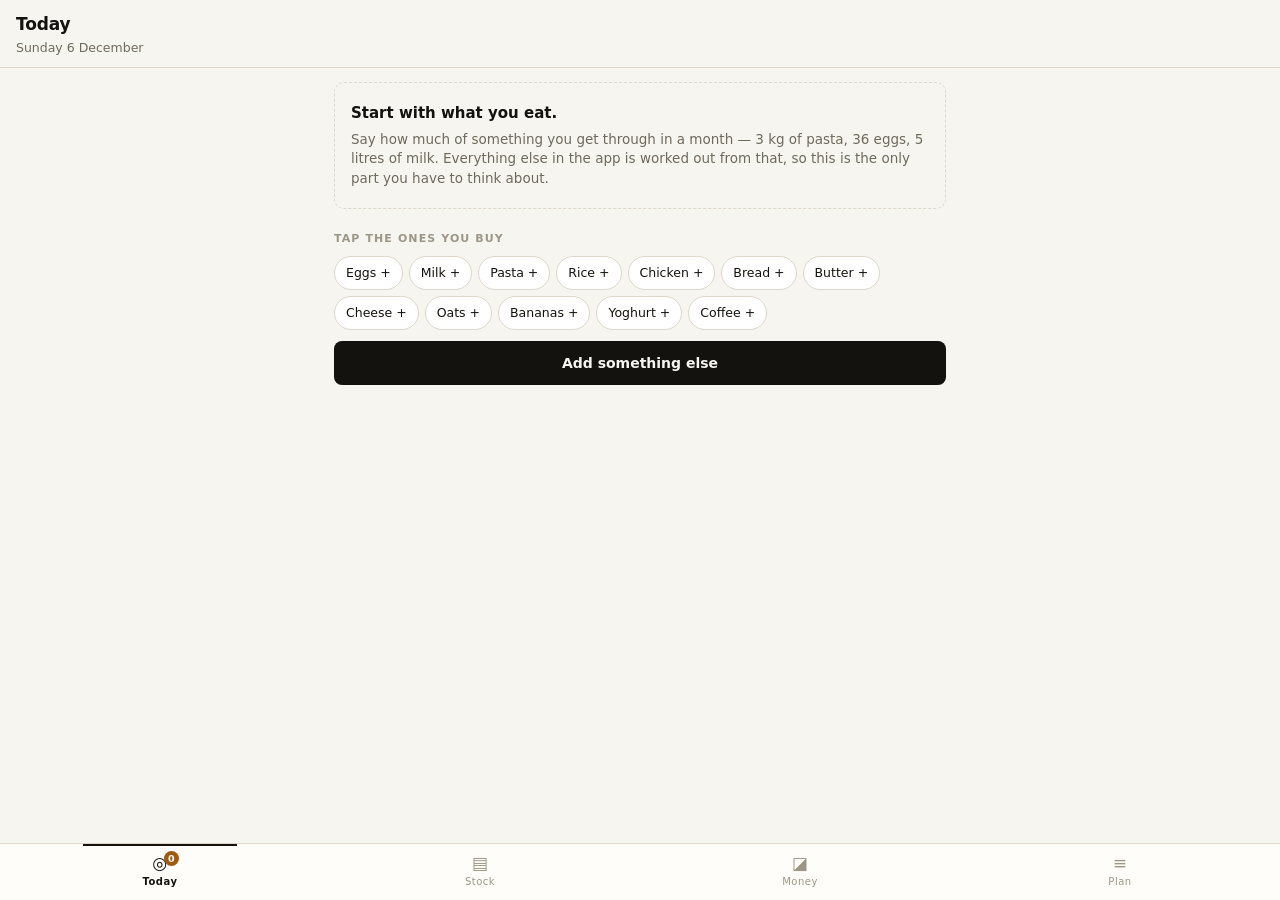
==== commit b6d9b983: "Update index.html" ====
--- a/site/index.html
+++ b/site/index.html
@@ -145,9 +145,10 @@
 
 .slim{display:flex;align-items:center;gap:11px;width:100%;text-align:left;
   padding:11px 2px;min-height:var(--tap)}
-.slim .cname{flex:none;min-width:82px}
-.slim .track{flex:1;height:7px}
-.slim .r{font-size:12px;color:var(--mute);flex:none;text-align:right;min-width:92px}
+.slim .cname{flex:none;min-width:72px;max-width:38%}
+.slim .track{flex:1;height:7px;min-width:48px}
+.slim .r{font-size:12px;color:var(--mute);flex:none;text-align:right;min-width:88px;
+  white-space:nowrap}
 
 /* ------------------------------------------------------------------ fields */
 .f{margin-top:11px}
@@ -170,13 +171,14 @@
 /* ------------------------------------------------------------------ detail */
 .detail{display:none;margin-top:12px;padding-top:12px;border-top:1px solid var(--rule2)}
 .detail.on{display:block}
-.lo{display:flex;align-items:center;gap:10px;padding:9px 0;
-  border-bottom:1px solid var(--rule2)}
+.lo{display:flex;align-items:center;gap:8px;padding:10px 0;
+  border-bottom:1px solid var(--rule2);min-width:0}
 .lo:last-child{border-bottom:0}
-.lo-m{flex:1;min-width:0}
+.lo-m{flex:1;min-width:0;overflow:hidden}
 .lo-n{font-size:13px;overflow:hidden;text-overflow:ellipsis;white-space:nowrap}
-.lo-s{font-size:11.5px;color:var(--faint);margin-top:2px}
-.lo-p{text-align:right;flex:none}
+.lo-s{font-size:11.5px;color:var(--faint);margin-top:2px;overflow:hidden;
+  text-overflow:ellipsis;white-space:nowrap}
+.lo-p{text-align:right;flex:none;max-width:72px}
 .lo-u{font-size:13.5px;font-weight:640}
 .lo-w{font-size:11px;color:var(--faint)}
 .x{color:var(--faint);font-size:19px;line-height:1;padding:8px;flex:none;min-width:36px}
@@ -192,8 +194,9 @@
 
 /* ------------------------------------------------------------------- lots */
 .lot{display:flex;align-items:center;gap:10px;padding:10px 0;
-  border-bottom:1px solid var(--rule2)}
+  border-bottom:1px solid var(--rule2);cursor:pointer}
 .lot:last-child{border-bottom:0}
+.lot:active{opacity:.75}
 .lot-m{flex:1;min-width:0}
 .lot-q{font-size:14px;font-weight:620}
 .lot-s{font-size:11.5px;color:var(--mute);margin-top:2px}
@@ -746,11 +749,9 @@
       item.asOf = todayDay;
       item.wasted = (item.wasted || 0) + r.wasted;
     }
-    if (rateOf(item) > 0) {
-      var front = fefo(item.lots, item.openLife || 0)
-        .filter(function (l) { return l.qty > EPS; })[0];
-      if (front && (front.open === null || front.open === undefined)) front.open = todayDay;
-    }
+    // Do not force-open the front pack. Opening is set when you actually start
+    // eating it (run), or when you mark it open on the Stock tab. That way a
+    // sealed pack keeps its full unopened shelf life until you open it.
     return r;
   }
 
@@ -876,14 +877,15 @@
     var rate = rateOf(item);
     var stock = stockOf(item);
     var cover = coverOf(item, todayDay);
-    var best = offs.length ? offs[0] : null;
+    var cheapest = offs.length ? offs[0] : null;
     var typ = typicalUnit(offs);
     var reorder = isFinite(item.coverDays) && item.coverDays > 0
       ? item.coverDays : settings.coverDays;
+    var threshold = (settings.dealPct || 10) / 100;
 
     var res = {
       state: "ok", stock: stock, cover: cover, rate: rate,
-      best: best, typical: typ, packs: 0, spend: 0, saving: 0,
+      best: cheapest, typical: typ, packs: 0, spend: 0, saving: 0,
       budget: null, remaining: null, reason: "", capped: "",
       // What today's cupboard loses to dates over the next fortnight, at the
       // plan rate. This is the number the open-pack countdown exists for.
@@ -891,7 +893,7 @@
                     todayDay, todayDay + 14).wasted,
     };
     if (rate <= 0) { res.state = "off"; res.reason = "No monthly amount set yet."; return res; }
-    if (!best) {
+    if (!cheapest) {
       res.state = stock <= EPS ? "out" : "ok";
       res.reason = "Nothing on the lookout list yet.";
       return res;
@@ -902,9 +904,26 @@
     res.budget = budget;
     res.remaining = budget === null ? null : Math.max(0, budget - spent);
 
-    // Is a unit of this cheaper right now than it normally is?
-    var offPct = typ && typ > 0 ? (typ - best.unitPrice) / typ : 0;
-    var isDeal = offPct >= settings.dealPct / 100;
+    // A deal is real when either (a) the cheapest unit is meaningfully below the
+    // typical unit price across the lookout list, or (b) any watched product is
+    // discounted against its own regular. Prefer the cheapest true-deal offer
+    // for opportunity buys so a permanent low-price item does not hide a sale.
+    var bestDeal = null;
+    var i, o, ownOff;
+    for (i = 0; i < offs.length; i++) {
+      o = offs[i];
+      ownOff = o.regularUnit > 0 ? (o.regularUnit - o.unitPrice) / o.regularUnit : 0;
+      if (ownOff >= threshold) {
+        if (!bestDeal || o.unitPrice < bestDeal.unitPrice) bestDeal = o;
+      }
+    }
+    var offVsTyp = typ && typ > 0 ? (typ - cheapest.unitPrice) / typ : 0;
+    var isDeal = offVsTyp >= threshold || !!bestDeal;
+    var best = (isDeal && bestDeal) ? bestDeal : cheapest;
+    var offPct = best.regularUnit > 0
+      ? Math.max(0, (best.regularUnit - best.unitPrice) / best.regularUnit)
+      : Math.max(0, offVsTyp);
+    res.best = best;
     res.off = offPct;
 
     var low = stock <= EPS || cover <= reorder;
@@ -943,13 +962,15 @@
       if (caps[0][0] === n) capped = caps[0][1];
     }
 
+    var unitSaving = Math.max(0, (best.regularUnit || typ || 0) - best.unitPrice);
+
     if (n < 1) {
       // Nothing fits cleanly. If we're out anyway, one pack still beats none.
       if (low) {
         res.state = stock <= EPS ? "out" : "need";
         res.packs = 1;
         res.spend = best.price;
-        res.saving = Math.max(0, (typ - best.unitPrice) * best.pack);
+        res.saving = unitSaving * best.pack;
         res.capped = byShelf < 1 ? "shelf life" : byBudget < 1 ? "budget" : "stock ceiling";
         res.reason = byShelf < 1
           ? "On offer, but a whole pack would go off before you finish it — take one."
@@ -965,12 +986,12 @@
     res.state = "deal";
     res.packs = n;
     res.spend = n * best.price;
-    res.saving = (typ - best.unitPrice) * best.pack * n;
+    res.saving = unitSaving * best.pack * n;
     res.capped = capped;
     var after = coverAfter(item, best, n, shelf, todayDay);
     res.coverAfter = after;
     res.reason =
-      Math.round(offPct * 100) + "% under what you normally pay. " +
+      Math.round(offPct * 100) + "% under the usual price. " +
       n + (n === 1 ? " pack" : " packs") + " takes you to " + fmtDays(after) +
       (capped ? ", and that is all " + capped + " allows." : ".");
     return res;
@@ -1375,8 +1396,9 @@
 
   h += '<div class="gauge">' + gauge(v, d.coverAfter) +
     '<div class="gsub"><span><b class="num">' + K.fmtQty(d.stock, it.unit) + "</b> " +
-    K.UNIT_LABEL[it.unit] + " left</span><span>" +
-    (d.cover <= 0 ? "gone" : "lasts " + K.fmtDays(d.cover)) + "</span></div></div>";
+    K.UNIT_LABEL[it.unit] + " left</span><span><b class=\"num\">" +
+    (d.cover <= 0 ? "gone" : K.fmtDays(d.cover)) + "</b>" +
+    (d.cover > 0 ? " left" : "") + "</span></div></div>";
 
   if (d.best) h += shelfTag(d.best, it.unit);
   if (d.reason) h += '<div class="why">' + esc(d.reason) + "</div>";
@@ -1413,9 +1435,8 @@
 
 function slimHTML(v) {
   var it = v.it, d = v.d;
-  var right = d.best
-    ? K.kr(d.best.unitPrice) + " kr/" + K.UNIT_PER[it.unit]
-    : "no list yet";
+  var days = d.cover <= 0 ? "gone" : K.fmtDays(d.cover);
+  var right = K.fmtQty(d.stock, it.unit) + " · " + days;
   var h = '<div class="card" data-id="' + it.id + '" style="padding:2px 14px">';
   h += '<div class="slim" role="button" tabindex="0" data-act="toggle" data-id="' + it.id + '">' +
     '<span class="cname">' + esc(it.name) + "</span>" +
@@ -1468,12 +1489,10 @@
       '<div class="lo-m"><div class="lo-n">' + (i === 0 ? '<b>' : "") + esc(o.name) +
       (i === 0 ? "</b>" : "") + "</div>" +
       '<div class="lo-s">' + esc(storeLabel(o.store)) + " · " + K.kr(o.price) + " kr" +
-      (o.live ? "" : " · price not in this list") +
+      " · " + K.fmtQty(o.pack, it.unit) + " " + K.UNIT_LABEL[it.unit] +
+      (o.live ? "" : " · offline") +
       (o.off >= 0.03 ? ' · <span class="best">−' + Math.round(o.off * 100) + "%</span>" : "") +
       "</div></div>" +
-      '<input class="packin num" type="number" step="any" min="0" value="' + o.pack +
-      '" data-act="pack" data-id="' + it.id + '" data-key="' + esc(o.key) +
-      '" aria-label="Pack size">' +
       '<div class="lo-p"><div class="lo-u num' + (i === 0 ? " best" : "") + '">' +
       K.kr(o.unitPrice) + '</div><div class="lo-w">kr/' + K.UNIT_PER[it.unit] + "</div></div>" +
       '<button class="x" data-act="unwatch" data-id="' + it.id + '" data-key="' + esc(o.key) +
@@ -1576,27 +1595,30 @@
   var views = S.items.map(viewOf);
   views.sort(function (a, b) { return a.d.cover - b.d.cover; });
 
-  var h = '<div class="hint" style="margin:0 0 12px">The pack expiring soonest counts as ' +
-    "the open one, so its shorter once-opened date applies. Everything behind it keeps its " +
-    "full date until its turn.</div>";
+  var h = '<div class="hint" style="margin:0 0 12px">Tap a pack to mark it open or sealed. ' +
+    "An open pack uses the shorter once-opened date; sealed packs keep their full date. " +
+    "Opened packs are finished first.</div>";
 
   views.forEach(function (v) {
     var it = v.it;
     h += '<div class="card"><div class="chead"><div class="cname">' + esc(it.name) + "</div>" +
       '<span class="num" style="font-size:13px;color:var(--mute)">' +
-      K.fmtQty(v.d.stock, it.unit) + " " + K.UNIT_LABEL[it.unit] + "</span></div>";
+      K.fmtQty(v.d.stock, it.unit) + " " + K.UNIT_LABEL[it.unit] +
+      " · " + (v.d.cover <= 0 ? "gone" : K.fmtDays(v.d.cover)) + "</span></div>";
 
     var order = K.fefo(it.lots, it.openLife || 0).filter(function (l) { return l.qty > 1e-9; });
-    // Nine identical packs of pasta are one fact, not nine rows.
+    // Nine identical sealed packs of pasta are one fact, not nine rows.
+    // Open packs stay separate so you can toggle them one at a time.
     var groups = [];
     order.forEach(function (l, i) {
       var e = K.effExp(l, it.openLife || 0);
+      var isOpen = l.open !== null && l.open !== undefined;
       var g = groups[groups.length - 1];
-      var sameAsLast = g && i > 0 && g.exp === e && g.product === (l.product || "") &&
-        g.qtyEach === l.qty && !g.isOpen;
+      var sameAsLast = g && i > 0 && !isOpen && !g.isOpen && g.exp === e &&
+        g.product === (l.product || "") && g.qtyEach === l.qty;
       if (sameAsLast) { g.n++; g.ids.push(l.id); g.total += l.qty; }
       else groups.push({ exp: e, product: l.product || "", qtyEach: l.qty, total: l.qty,
-        n: 1, ids: [l.id], isOpen: i === 0, lot: l });
+        n: 1, ids: [l.id], isOpen: isOpen, lot: l });
     });
 
     if (!order.length) {
@@ -1607,14 +1629,16 @@
         var short = left !== null && left <= 3;
         var cut = g.isOpen && it.openLife > 0 && g.lot.open !== null &&
           g.lot.exp > g.lot.open + it.openLife;
-        h += '<div class="lot"><div class="lot-m">' +
+        h += '<div class="lot" data-act="toggleOpen" data-id="' + it.id +
+          '" data-lot="' + esc(g.ids[0]) + '" role="button" tabindex="0">' +
+          '<div class="lot-m">' +
           '<div class="lot-q num">' + (g.isOpen ? '<i class="dot"></i>' : "") +
           (g.n > 1 ? g.n + " × " : "") + K.fmtQty(g.qtyEach, it.unit) + " " +
           K.UNIT_LABEL[it.unit] +
           (g.n > 1 ? ' <span style="color:var(--faint);font-weight:400">= ' +
             K.fmtQty(g.total, it.unit) + "</span>" : "") + "</div>" +
           '<div class="lot-s' + (short ? " soon" : "") + '">' +
-          (g.isOpen ? "Open · " : "") +
+          (g.isOpen ? "Open · " : "Sealed · ") +
           (g.exp === null ? "no date" : "good to " + K.dayLabel(g.exp) +
             (left !== null ? " · " + (left <= 0 ? "today" : K.fmtDays(left)) : "")) +
           (cut ? " (cut short by opening)" : "") +
@@ -1970,7 +1994,8 @@
   var qty = packs * c.o.pack;
   var total = packs * price;
   var typ = c.v.d.typical;
-  var saved = typ ? Math.max(0, (typ - price / c.o.pack) * qty) : 0;
+  var regularUnit = (c.o.regularUnit > 0 ? c.o.regularUnit : typ) || 0;
+  var saved = regularUnit > 0 ? Math.max(0, (regularUnit - price / c.o.pack) * qty) : 0;
 
   // Simulate exactly what this purchase does, including whether any of it spoils.
   var lots = K.cloneLots(it.lots);
@@ -2345,6 +2370,25 @@
     save(); render(); return;
   }
 
+  if (act === "toggleOpen") {
+    var it4 = byId(id);
+    if (!it4) return;
+    var lotId = b.dataset.lot;
+    var target = it4.lots.filter(function (l) { return l.id === lotId; })[0];
+    if (!target) return;
+    var wasOpen = target.open !== null && target.open !== undefined;
+    if (wasOpen) {
+      target.open = null;
+      toast("Marked sealed.");
+    } else {
+      // Only one pack should be open at a time for this item.
+      it4.lots.forEach(function (l) { l.open = null; });
+      target.open = K.today();
+      toast("Marked open.");
+    }
+    save(); render(); return;
+  }
+
   if (act === "openBuy") { openBuy(id); return; }
   if (act === "openStock") { openStock(id); return; }
   if (act === "confirmBuy") { confirmBuy(); return; }
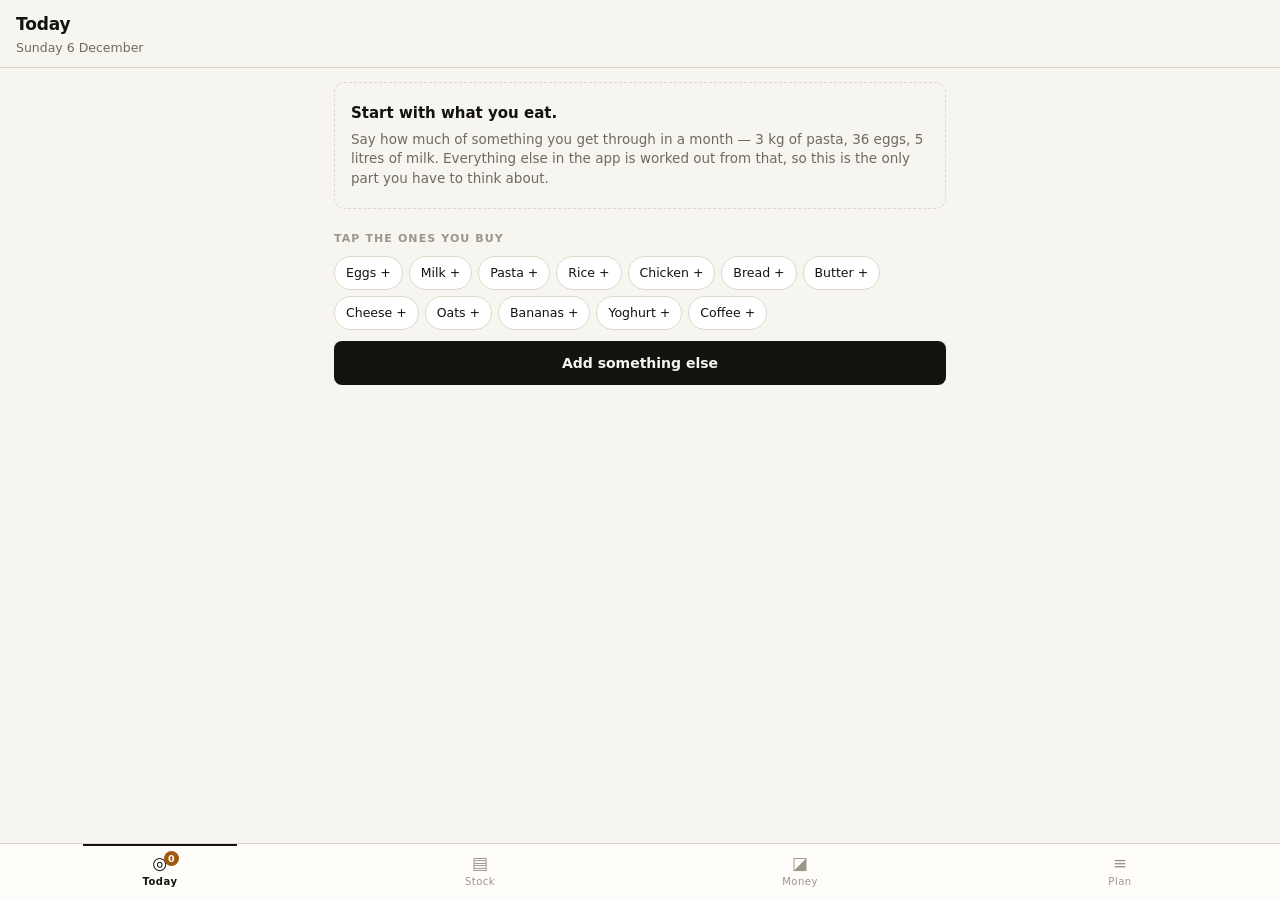
==== commit f1f0e7a3: "Update index.html" ====
--- a/site/index.html
+++ b/site/index.html
@@ -2,7 +2,7 @@
 <html lang="en">
 <head>
 <meta charset="utf-8">
-<meta name="viewport" content="width=device-width,initial-scale=1,viewport-fit=cover">
+<meta name="viewport" content="width=device-width,initial-scale=1,maximum-scale=1,user-scalable=no,viewport-fit=cover">
 <meta name="apple-mobile-web-app-capable" content="yes">
 <meta name="mobile-web-app-capable" content="yes">
 <meta name="apple-mobile-web-app-status-bar-style" content="default">
@@ -33,12 +33,13 @@
   --sans:-apple-system,BlinkMacSystemFont,"Segoe UI",Roboto,system-ui,sans-serif;
 }
 *{box-sizing:border-box;margin:0;padding:0;-webkit-tap-highlight-color:transparent}
-html{-webkit-text-size-adjust:100%}
+html{-webkit-text-size-adjust:100%;overflow-x:hidden}
 body{
   background:var(--paper); color:var(--ink); font-family:var(--sans);
   font-size:15px; line-height:1.45; touch-action:manipulation;
   padding-bottom:calc(70px + env(safe-area-inset-bottom));
-  overscroll-behavior-y:contain;
+  overscroll-behavior-y:contain; overflow-x:hidden;
+  max-width:100vw;
 }
 .num{font-family:var(--mono);font-variant-numeric:tabular-nums;letter-spacing:-.02em}
 button,input,select{font:inherit;color:inherit}
@@ -58,7 +59,7 @@
 .hrow{display:flex;align-items:baseline;justify-content:space-between;gap:10px}
 h1{font-size:17px;font-weight:650;letter-spacing:-.01em}
 .hsub{font-size:12.5px;color:var(--mute);margin-top:2px}
-main{padding:14px 14px 24px;max-width:640px;margin:0 auto}
+main{padding:14px 14px 24px;max-width:640px;margin:0 auto;overflow-x:hidden;width:100%}
 .panel{display:none}
 .panel.on{display:block}
 h2{font-size:11px;font-weight:650;letter-spacing:.1em;text-transform:uppercase;
@@ -185,12 +186,18 @@
 .best{color:var(--deal);font-weight:640}
 
 .res{display:flex;align-items:center;gap:10px;padding:10px 0;
-  border-bottom:1px solid var(--rule2);width:100%;text-align:left}
+  border-bottom:1px solid var(--rule2);width:100%;max-width:100%;text-align:left;
+  overflow:hidden;min-width:0}
 .res:last-child{border-bottom:0}
-.res-m{flex:1;min-width:0}
+.res-m{flex:1;min-width:0;overflow:hidden}
+.res .lo-n{display:block;overflow:hidden;text-overflow:ellipsis;white-space:nowrap}
+.res .lo-s{display:block;overflow:hidden;text-overflow:ellipsis;white-space:nowrap}
 .plus{border:1px solid var(--rule);border-radius:7px;min-width:38px;min-height:38px;
-  display:flex;align-items:center;justify-content:center;font-size:17px;flex:none}
+  display:flex;align-items:center;justify-content:center;font-size:17px;flex:none;
+  flex-shrink:0}
 .plus.on{background:var(--ink);color:var(--paper);border-color:var(--ink)}
+.detail{overflow:hidden;max-width:100%}
+[id^="res-"]{overflow:hidden;max-width:100%}
 
 /* ------------------------------------------------------------------- lots */
 .lot{display:flex;align-items:center;gap:10px;padding:10px 0;
@@ -334,7 +341,7 @@
     <div class="sub" id="stkSub"></div>
 
     <div class="f"><label id="stkQtyLabel">Amount</label>
-      <input id="stkQty" type="number" min="0" step="any" inputmode="decimal"></div>
+      <input id="stkQty" type="number" min="0" step="0.001" inputmode="decimal"></div>
 
     <div class="f">
       <label>Best before</label>
@@ -825,7 +832,7 @@
     return out;
   }
 
-  /** What a unit normally costs: the cheapest regular price you have access to. */
+  /** Cheapest regular unit price on the lookout list (best normal rate available). */
   function typicalUnit(offs) {
     var best = null;
     for (var i = 0; i < offs.length; i++) {
@@ -834,8 +841,21 @@
     return best;
   }
 
+  /**
+   * Highest regular unit price on the lookout list. Used for the monthly budget
+   * so the plan is the honest worst case: if you only ever paid the dearest
+   * normal price, this is what the month would cost.
+   */
+  function budgetUnit(offs) {
+    var hi = null;
+    for (var i = 0; i < offs.length; i++) {
+      if (hi === null || offs[i].regularUnit > hi) hi = offs[i].regularUnit;
+    }
+    return hi;
+  }
+
   function budgetOf(item, offs) {
-    var t = typicalUnit(offs);
+    var t = budgetUnit(offs);
     if (t === null || !isFinite(item.perMonth)) return null;
     return item.perMonth * t;
   }
@@ -879,6 +899,7 @@
     var cover = coverOf(item, todayDay);
     var cheapest = offs.length ? offs[0] : null;
     var typ = typicalUnit(offs);
+    var budUnit = budgetUnit(offs);
     var reorder = isFinite(item.coverDays) && item.coverDays > 0
       ? item.coverDays : settings.coverDays;
     var threshold = (settings.dealPct || 10) / 100;
@@ -899,7 +920,8 @@
       return res;
     }
 
-    var budget = typ === null ? null : item.perMonth * typ;
+    // Monthly budget = plan qty × highest regular unit price on the lookout list.
+    var budget = budUnit === null ? null : item.perMonth * budUnit;
     var spent = Number(item.spent) || 0;
     res.budget = budget;
     res.remaining = budget === null ? null : Math.max(0, budget - spent);
@@ -1027,6 +1049,8 @@
       return String(Math.abs(r - Math.round(r)) < 0.05
         ? Math.round(r) : r.toFixed(1).replace(".", ","));
     }
+    // Enough decimals that 100 g (0.1 kg) and 250 ml stay readable.
+    if (v > 0 && v < 1) return v.toFixed(3).replace(/\.?0+$/, "").replace(".", ",");
     return (v >= 10 ? v.toFixed(1) : v.toFixed(2)).replace(".", ",");
   }
 
@@ -1048,7 +1072,7 @@
     fold: fold, queryTerms: queryTerms, scoreName: scoreName, SYN: SYN,
     rateOf: rateOf, effExp: effExp, fefo: fefo, run: run, cloneLots: cloneLots,
     stockOf: stockOf, reconcile: reconcile, coverOf: coverOf, openLot: openLot,
-    offers: offers, typicalUnit: typicalUnit, budgetOf: budgetOf,
+    offers: offers, typicalUnit: typicalUnit, budgetUnit: budgetUnit, budgetOf: budgetOf,
     packsBeforeWaste: packsBeforeWaste, decide: decide, coverAfter: coverAfter,
     fmtDays: fmtDays, fmtQty: fmtQty, kr: kr, kr0: kr0,
   };
@@ -1527,12 +1551,12 @@
     h += '<button class="res" data-act="watch" data-id="' + id + '" data-key="' +
       esc(r.row.key) + '" data-pack="' + (r.pack || "") + '">' +
       '<span class="res-m"><span class="lo-n">' + esc(r.row.name) + "</span>" +
-      '<span class="lo-s" style="display:block">' + esc(storeLabel(r.row.store)) + " · " +
+      '<span class="lo-s">' + esc(storeLabel(r.row.store)) + " · " +
       K.kr(r.row.price) + " kr" +
       (r.pack ? " · " + K.fmtQty(r.pack, it.unit) + " " + K.UNIT_LABEL[it.unit] +
-                ' · <b class="num">' + K.kr(r.unitPrice) + "</b> kr/" + K.UNIT_PER[it.unit]
-              : ' · <span style="color:var(--need)">size unclear, set it after adding</span>') +
-      (r.off >= 0.03 ? ' · <span class="best">−' + Math.round(r.off * 100) + "%</span>" : "") +
+                ' · ' + K.kr(r.unitPrice) + " kr/" + K.UNIT_PER[it.unit]
+              : ' · size unclear') +
+      (r.off >= 0.03 ? ' · −' + Math.round(r.off * 100) + "%" : "") +
       "</span></span>" +
       '<span class="plus' + (on ? " on" : "") + '">' + (on ? "✓" : "+") + "</span></button>";
   });
@@ -1684,8 +1708,9 @@
     if (b !== null) budget += b;
     spent += it.spent || 0;
     saved += it.saved || 0;
-    var typ = K.typicalUnit(offs);
-    if (typ !== null) left += Math.max(0, (it.perMonth || 0) - (it.boughtQty || 0)) * typ;
+    // Remaining plan qty at the highest regular unit price (honest worst case).
+    var hi = K.budgetUnit(offs);
+    if (hi !== null) left += Math.max(0, (it.perMonth || 0) - (it.boughtQty || 0)) * hi;
   });
   return { budget: budget, spent: spent, saved: saved, left: left, projected: spent + left };
 }
@@ -1704,8 +1729,8 @@
   h += '<div class="card"><div class="hsub" style="margin:0 0 6px">Saved so far in ' +
     esc(monthName(S.month)) + "</div>" +
     '<div class="big" style="color:var(--deal)">' + K.kr0(m.saved) + " <small>kr</small></div>" +
-    '<div class="hint" style="margin-top:8px">The difference between what you paid and what ' +
-    "these things normally cost, added up across every purchase.</div></div>";
+    '<div class="hint" style="margin-top:8px">Each purchase: usual pack price minus what you ' +
+    "paid. A 40&nbsp;kr pack bought for 20&nbsp;kr saves 20&nbsp;kr. Summed over the month.</div></div>";
 
   var pct = m.budget > 0 ? Math.min(100, (m.spent / m.budget) * 100) : 0;
   h += '<div class="card"><div class="kv"><span>Spent</span><b class="num">' +
@@ -1718,8 +1743,9 @@
     K.kr0(m.left) + " kr</b></div>" +
     '<div class="kv"><span>Month should land near</span><b class="num">' +
     K.kr0(m.projected) + " kr</b></div>" +
-    '<div class="hint" style="margin-top:8px">The projection assumes nothing else goes ' +
-    "on offer, so it is the honest worst case. Every offer you take pulls it down.</div></div>";
+    '<div class="hint" style="margin-top:8px">Budget = monthly plan qty × highest regular ' +
+    "unit price on each lookout list. Projection assumes the rest is bought at that rate; " +
+    "every discount you take pulls the solid line down.</div></div>";
 
   h += "<h2>Through the month</h2>";
   h += '<div class="card">' + chartSVG(m, b) +
@@ -1993,9 +2019,13 @@
 
   var qty = packs * c.o.pack;
   var total = packs * price;
-  var typ = c.v.d.typical;
-  var regularUnit = (c.o.regularUnit > 0 ? c.o.regularUnit : typ) || 0;
-  var saved = regularUnit > 0 ? Math.max(0, (regularUnit - price / c.o.pack) * qty) : 0;
+  // Savings = (usual pack price − what you pay) × packs. Prefer the product's
+  // own regular; fall back to typical unit × pack size.
+  var usualPack = (c.o.regular > 0 && c.o.regular > price)
+    ? c.o.regular
+    : (c.o.regularUnit > 0 ? c.o.regularUnit * c.o.pack
+      : (c.v.d.typical > 0 ? c.v.d.typical * c.o.pack : 0));
+  var saved = usualPack > 0 ? Math.max(0, (usualPack - price) * packs) : 0;
 
   // Simulate exactly what this purchase does, including whether any of it spoils.
   var lots = K.cloneLots(it.lots);
@@ -2064,15 +2094,25 @@
 
 /* -------------------------------------------------------------- stock sheet */
 
+/** Stock sheet accepts grams for kg items and ml for litres, so 100 g is easy. */
+function stockInputScale(unit) {
+  if (unit === "kg") return { factor: 0.001, noun: "grams", step: "1" };
+  if (unit === "L") return { factor: 0.001, noun: "ml", step: "1" };
+  return { factor: 1, noun: K.UNIT_NOUN[unit] || unit, step: "1" };
+}
+
 function openStock(id) {
   var it = byId(id);
   if (!it) return;
-  SHEET = { kind: "stock", id: id, exp: it.shelfLife || 30 };
+  var sc = stockInputScale(it.unit);
+  SHEET = { kind: "stock", id: id, exp: it.shelfLife || 30, scale: sc.factor };
   $("#stkTitle").textContent = "Add " + it.name.toLowerCase();
   $("#stkSub").textContent = "Whatever is already in the cupboard. No price needed — " +
     "this does not count against the month's budget.";
-  $("#stkQtyLabel").textContent = "How much (" + K.UNIT_NOUN[it.unit] + ")";
+  $("#stkQtyLabel").textContent = "How much (" + sc.noun + ")";
   $("#stkQty").value = "";
+  $("#stkQty").setAttribute("step", sc.step);
+  $("#stkQty").setAttribute("min", "0");
   $("#stkTags").innerHTML = tagsHTML(SHEET.exp);
   $("#stkExp").value = K.isoFromDay(K.today() + SHEET.exp);
   stockPreview();
@@ -2083,7 +2123,8 @@
 function stockPreview() {
   var it = byId(SHEET.id);
   if (!it) return;
-  var q = num($("#stkQty").value);
+  var raw = num($("#stkQty").value);
+  var q = isFinite(raw) ? raw * (SHEET.scale || 1) : NaN;
   var expDay = K.dayFromISO($("#stkExp").value);
   if (!isFinite(q) || q <= 0) {
     $("#stkPrev").innerHTML = '<div class="hint" style="margin:0">Enter an amount to see ' +
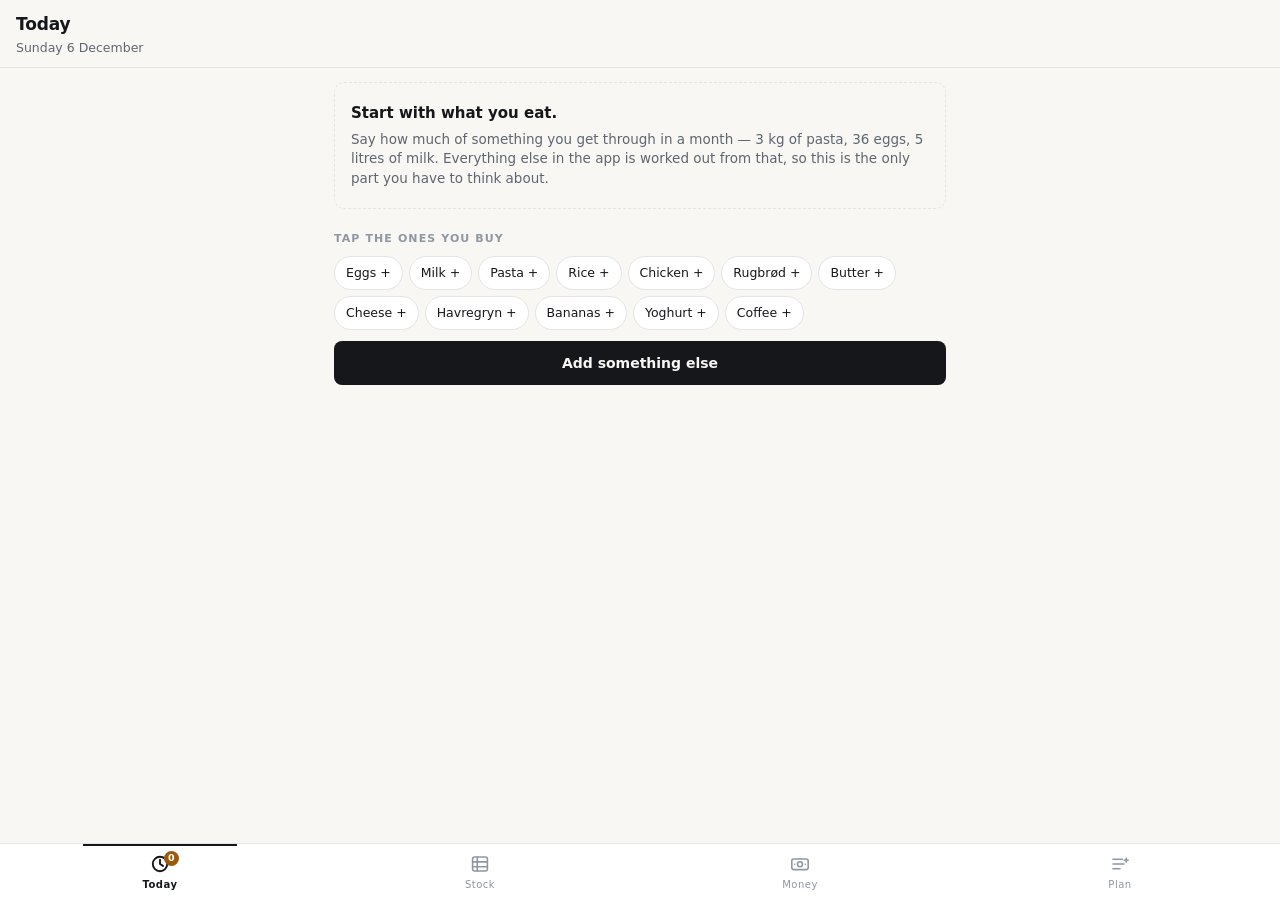
==== commit f7efc576: "index.html" ====
--- a/site/index.html
+++ b/site/index.html
@@ -7,7 +7,7 @@
 <meta name="mobile-web-app-capable" content="yes">
 <meta name="apple-mobile-web-app-status-bar-style" content="default">
 <meta name="apple-mobile-web-app-title" content="Kurv">
-<meta name="theme-color" content="#f7f5f0">
+<meta name="theme-color" content="#f8f7f4">
 <link rel="manifest" href="manifest.webmanifest">
 <link rel="apple-touch-icon" href="icon.png">
 <title>Kurv</title>
@@ -23,11 +23,20 @@
    prose gets out of the way.
 ------------------------------------------------------------------------ */
 :root{
-  --paper:#f7f5f0; --card:#fffdf9; --ink:#14120e; --mute:#6f6a5e;
-  --faint:#9c9689; --rule:#ddd8cb; --rule2:#eae5d9;
-  --deal:#1a6b46; --dealbg:#e8f2ec;
-  --need:#a1590f; --needbg:#f8eedf;
-  --gone:#9d2c20; --gonebg:#f8e8e5;
+  /* Cooled off and lifted. The old ground was a warm beige that pulled every
+     colour on top of it toward brown, so the greens read olive and the whole
+     thing looked muddy under a shop's lighting. This is a near-neutral paper
+     with the faintest warm cast — still not clinical white, but it no longer
+     tints what sits on it. Rules are lighter, text contrast is higher, and the
+     three functional colours are cleaner and a touch more saturated so they
+     read instantly at arm's length. Nothing was removed, only clarified. */
+  --paper:#f8f7f4; --card:#ffffff; --ink:#15171a; --mute:#5f6670;
+  --faint:#8f97a2; --rule:#e2e4e6; --rule2:#eef0f1;
+  --deal:#0f7a4a; --dealbg:#e4f4ec; --dealsoft:#7fd4a8; --ghost:#9fdcbe;
+  --need:#9a5a0b; --needbg:#fdf0dc;
+  --gone:#b02a1f; --gonebg:#fdeae7;
+  --ahead:#1f5f9e; --aheadbg:#e6f0fa;
+  --offbg:#eef0f1;
   --tap:44px;
   --mono:ui-monospace,"SF Mono",SFMono-Regular,Menlo,Consolas,monospace;
   --sans:-apple-system,BlinkMacSystemFont,"Segoe UI",Roboto,system-ui,sans-serif;
@@ -71,8 +80,9 @@
 
 /* ------------------------------------------------------------------- card */
 .card{
-  background:var(--card);border:1px solid var(--rule);border-radius:12px;
+  background:var(--card);border:1px solid var(--rule);border-radius:13px;
   padding:13px 14px;margin-bottom:9px;
+  box-shadow:0 1px 2px rgba(21,23,26,.035);
 }
 /* The left edge is the status. A border rather than an absolutely positioned
    pseudo-element, so nothing has to be clipped to the rounded corner. */
@@ -87,7 +97,8 @@
 .b-deal{background:var(--dealbg);color:var(--deal)}
 .b-need{background:var(--needbg);color:var(--need)}
 .b-out{background:var(--gonebg);color:var(--gone)}
-.b-off{background:#eee9dd;color:var(--mute)}
+.b-off{background:var(--offbg);color:var(--mute)}
+.b-ahead{background:var(--aheadbg);color:var(--ahead)}
 
 /* ------------------------------------------------- signature: the burn-down
    How many days of this you have left, drawn as the cupboard emptying. The
@@ -96,12 +107,30 @@
    reused live inside the buy sheet, so the preview is literally the gauge
    you were just looking at. */
 .gauge{margin:10px 0 2px}
-.track{position:relative;height:9px;background:#ece7db;border-radius:5px;overflow:hidden}
-.fill{position:absolute;left:0;top:0;bottom:0;border-radius:5px;background:var(--ink)}
-.card.s-need .fill{background:var(--need)}
-.card.s-out .fill{background:var(--gone)}
-.ahead{position:absolute;top:0;bottom:0;border-radius:0 5px 5px 0;background:#9ecdb4}
-.notch{position:absolute;top:0;bottom:0;width:1px;background:#8e8878}
+
+/* The burn-down is a count of days, not a fraction of a thing, so it is drawn
+   as discrete pips rather than a smooth fill -- a smooth bar reads as "62% of
+   the rice", which is not what the number means. Each pip is a slice of the
+   window; the outlined one is the reorder point. */
+.pips{display:flex;gap:2px;align-items:stretch;height:11px}
+.pips i{flex:1;border-radius:2px;background:var(--rule2);min-width:2px}
+.pips i.on{background:var(--ink)}
+.card.s-need .pips i.on{background:var(--need)}
+.card.s-out .pips i.on{background:var(--gone)}
+.pips i.ghost{background:var(--ghost)}
+.pips i.mark{box-shadow:inset 0 0 0 1px var(--faint)}
+/* Past the month boundary: same bar, visibly a different month. */
+.pips i.next{opacity:.45}
+.pips i.mend{position:relative;overflow:visible}
+.pips i.mend::after{content:"";position:absolute;top:-3px;bottom:-3px;right:-2px;
+  width:1px;background:var(--faint);opacity:.75}
+
+/* Hairline above the pips: how much of this item's own month budget is gone.
+   Amber means one more pack tips it over, red means it already has. */
+.fuse{height:2px;border-radius:2px;background:var(--rule2);overflow:hidden;margin-bottom:5px}
+.fuse i{display:block;height:100%;border-radius:2px;background:var(--deal)}
+.fuse i.tip{background:var(--need)}
+.fuse i.over{background:var(--gone)}
 .gsub{display:flex;justify-content:space-between;gap:8px;margin-top:6px;
   font-size:12px;color:var(--mute)}
 .gsub .num{color:var(--ink)}
@@ -110,7 +139,7 @@
    The artifact this whole app is about. Store in the black bar, pack price
    large, price-per-unit beneath it because that is the number that actually
    decides anything. */
-.tag{border:1px solid var(--ink);border-radius:7px;margin:11px 0 0;background:#fff}
+.tag{border:1px solid var(--ink);border-radius:8px;margin:11px 0 0;background:var(--card)}
 .tag-store{background:var(--ink);color:var(--paper);font-size:9.5px;font-weight:700;
   letter-spacing:.09em;text-transform:uppercase;padding:5px 10px;
   border-radius:5px 5px 0 0;display:flex;justify-content:space-between;gap:8px}
@@ -144,19 +173,22 @@
 .btn[disabled]{opacity:.4;pointer-events:none}
 .chev{font-size:13px}
 
-.slim{display:flex;align-items:center;gap:11px;width:100%;text-align:left;
-  padding:11px 2px;min-height:var(--tap)}
-.slim .cname{flex:none;min-width:72px;max-width:38%}
-.slim .track{flex:1;height:7px;min-width:48px}
-.slim .r{font-size:12px;color:var(--mute);flex:none;text-align:right;min-width:88px;
-  white-space:nowrap}
+.slim{display:block;width:100%;text-align:left;padding:2px 0 4px}
+.slim-t{display:flex;align-items:baseline;justify-content:space-between;gap:8px}
+.slim-t .cname{min-width:0;overflow:hidden;text-overflow:ellipsis;white-space:nowrap}
+.slim .gauge{margin:8px 0 0}
+.slim .gsub{margin-top:7px}
 
 /* ------------------------------------------------------------------ fields */
 .f{margin-top:11px}
 .f label{display:block;font-size:11px;font-weight:600;letter-spacing:.06em;
   text-transform:uppercase;color:var(--faint);margin-bottom:5px}
+textarea{-webkit-appearance:none;appearance:none;width:100%;background:#fff;
+  border:1px solid var(--rule);border-radius:8px;padding:10px 11px;font-size:14px;
+  font-family:var(--mono);line-height:1.5;resize:vertical;color:var(--ink)}
 input[type=text],input[type=number],input[type=date],input[type=search],select{
-  -webkit-appearance:none;appearance:none;width:100%;background:#fff;border:1px solid var(--rule);border-radius:8px;
+  -webkit-appearance:none;appearance:none;width:100%;background:var(--card);
+  border:1px solid var(--rule);border-radius:9px;
   padding:10px 11px;font-size:16px;min-height:var(--tap);
   font-family:var(--mono);font-variant-numeric:tabular-nums}
 input[type=text],input[type=search],select{font-family:var(--sans)}
@@ -165,7 +197,7 @@
 .f3{display:grid;grid-template-columns:1fr 1fr 1fr;gap:9px}
 .hint{font-size:11.5px;color:var(--faint);margin-top:5px}
 .tags{display:flex;flex-wrap:wrap;gap:6px;margin-top:7px}
-.tg{border:1px solid var(--rule);background:#fff;border-radius:20px;padding:7px 11px;
+.tg{border:1px solid var(--rule);background:var(--card);border-radius:20px;padding:7px 11px;
   font-size:12.5px;min-height:34px;display:flex;align-items:center}
 .tg.on{background:var(--ink);color:var(--paper);border-color:var(--ink)}
 
@@ -219,11 +251,27 @@
   border-bottom:1px solid var(--rule2);font-size:13.5px}
 .kv:last-child{border-bottom:0}
 .kv span:first-child{color:var(--mute)}
-.bar{height:10px;background:#ece7db;border-radius:5px;overflow:hidden;margin:9px 0 5px;
+.bar{height:10px;background:var(--rule2);border-radius:5px;overflow:hidden;margin:9px 0 5px;
   position:relative}
 .bar i{display:block;height:100%;background:var(--ink);border-radius:5px}
 .bar i.over{background:var(--gone)}
-svg.chart{width:100%;height:150px;display:block;margin-top:4px}
+svg.chart{width:100%;height:148px;display:block;margin-top:4px}
+.sfilt{display:flex;flex-wrap:nowrap;gap:6px;margin:14px 0 0;padding:2px 2px 8px;
+  overflow-x:auto;overflow-y:hidden;-webkit-overflow-scrolling:touch;
+  scroll-snap-type:x proximity;scrollbar-width:none}
+.sfilt::-webkit-scrollbar{display:none}
+.sfilt .tg{flex:none;scroll-snap-align:start;min-height:32px;padding:5px 12px;font-size:12px}
+
+/* lookout: the grouped-by-shop view */
+.losort{display:flex;justify-content:flex-end;margin:0 0 2px}
+.lnk{font-size:11.5px;color:var(--faint);padding:5px 2px;text-decoration:underline;
+  text-underline-offset:2px;text-decoration-color:var(--rule)}
+.lohead{font-size:10px;font-weight:700;letter-spacing:.09em;text-transform:uppercase;
+  color:var(--faint);padding:10px 0 2px;border-bottom:1px solid var(--rule2)}
+
+/* how long the current price has been the current price */
+.tag-age{font-weight:600;letter-spacing:.04em;opacity:.65}
+.tag-age.fresh{opacity:1;color:var(--dealsoft)}
 .rc{display:flex;gap:10px;padding:9px 0;border-bottom:1px solid var(--rule2);font-size:13px}
 .rc:last-child{border-bottom:0}
 .rc-m{flex:1;min-width:0}
@@ -244,7 +292,11 @@
 nav button{flex:1;padding:9px 2px 8px;font-size:10px;letter-spacing:.05em;
   color:var(--faint);display:flex;flex-direction:column;align-items:center;gap:3px;
   min-height:56px;justify-content:center;position:relative}
-nav button .g{font-size:17px;line-height:1}
+nav button .g{width:22px;height:22px;display:block}
+nav button .g svg{width:22px;height:22px;display:block;
+  fill:none;stroke:currentColor;stroke-width:1.6;
+  stroke-linecap:round;stroke-linejoin:round}
+nav button.on .g svg{stroke-width:1.9}
 nav button.on{color:var(--ink);font-weight:640}
 nav button.on::after{content:"";position:absolute;top:0;left:26%;right:26%;height:2px;
   background:var(--ink)}
@@ -253,7 +305,7 @@
   display:flex;align-items:center;justify-content:center;padding:0 4px}
 
 /* ------------------------------------------------------------------ sheet */
-.modal{position:fixed;inset:0;z-index:60;background:rgba(20,18,14,.42);
+.modal{position:fixed;inset:0;z-index:60;background:rgba(21,23,26,.44);
   display:none;align-items:flex-end;justify-content:center}
 .modal.on{display:flex}
 .sheet{background:var(--paper);width:100%;max-width:640px;
@@ -271,10 +323,10 @@
   padding:10px 15px;border-radius:8px;font-size:13.5px;z-index:80;
   visibility:hidden;opacity:0;pointer-events:none;transition:opacity .18s;text-align:center}
 #toast.on{visibility:visible;opacity:1}
-.note{background:var(--needbg);border:1px solid #e6d5b8;border-radius:9px;
+.note{background:var(--needbg);border:1px solid #f0dcb8;border-radius:9px;
   padding:11px 12px;font-size:13px;margin-bottom:12px;display:flex;
   justify-content:space-between;align-items:center;gap:10px}
-.note.ok{background:var(--dealbg);border-color:#c8e0d3}
+.note.ok{background:var(--dealbg);border-color:#bfe5d2}
 </style>
 </head>
 <body>
@@ -295,10 +347,10 @@
 </main>
 
 <nav>
-  <button data-tab="today" class="on"><span class="g">◎</span>Today<span class="pip" id="pip" hidden></span></button>
-  <button data-tab="stock"><span class="g">▤</span>Stock</button>
-  <button data-tab="money"><span class="g">◪</span>Money</button>
-  <button data-tab="plan"><span class="g">≡</span>Plan</button>
+  <button data-tab="today" class="on"><span class="g"><svg viewBox="0 0 22 22"><circle cx="11" cy="11" r="7.2"/><path d="M11 6.6V11l3 1.9"/></svg></span>Today<span class="pip" id="pip" hidden></span></button>
+  <button data-tab="stock"><span class="g"><svg viewBox="0 0 22 22"><rect x="3.6" y="4" width="14.8" height="14" rx="2"/><path d="M3.6 8.9h14.8M3.6 13.7h14.8M8.3 4v14"/></svg></span>Stock</button>
+  <button data-tab="money"><span class="g"><svg viewBox="0 0 22 22"><rect x="2.8" y="6" width="16.4" height="10.6" rx="2"/><circle cx="11" cy="11.3" r="2.5"/><path d="M5.6 11.3h.01M16.4 11.3h.01"/></svg></span>Money</button>
+  <button data-tab="plan"><span class="g"><svg viewBox="0 0 22 22"><path d="M4 6.2h9.5M4 11h11M4 15.8h7"/><path d="M17.2 5.2v4M15.2 7.2h4"/></svg></span>Plan</button>
 </nav>
 
 <!-- Log a purchase ------------------------------------------------------- -->
@@ -340,8 +392,15 @@
     <h3 id="stkTitle">Add stock</h3>
     <div class="sub" id="stkSub"></div>
 
-    <div class="f"><label id="stkQtyLabel">Amount</label>
-      <input id="stkQty" type="number" min="0" step="0.001" inputmode="decimal"></div>
+    <div class="f2">
+      <div class="f"><label id="stkQtyLabel">Amount</label>
+        <input id="stkQty" type="number" min="0" step="0.001" inputmode="decimal"></div>
+      <div class="f"><label>What you paid</label>
+        <input id="stkPaid" type="number" min="0" step="0.01" inputmode="decimal"
+          placeholder="optional"></div>
+    </div>
+    <div class="hint" id="stkPaidHint">Leave the price blank for food you already owned —
+      it then only affects stock, not this month's money.</div>
 
     <div class="f">
       <label>Best before</label>
@@ -414,6 +473,31 @@
     <div class="row">
       <button class="btn ghost" data-act="close">Not yet</button>
       <button class="btn" data-act="confirmReset">File it and start fresh</button>
+    </div>
+  </div>
+</div>
+
+<!-- Plan as CSV ----------------------------------------------------------- -->
+<div class="modal" id="mPlanCSV">
+  <div class="sheet">
+    <h3>Plan as CSV</h3>
+    <div class="sub">Copy it out, or paste one in and it fills the plan.</div>
+    <div class="f">
+      <textarea id="planCSVArea" rows="10" spellcheck="false" autocapitalize="off"
+        autocorrect="off" placeholder="name,unit,per_month,shelf_life_days,open_life_days,reorder_days"></textarea>
+      <div class="hint">
+        Columns are matched by header name, so order does not matter and extra
+        columns are ignored. <b>name</b> and <b>per_month</b> are required;
+        <b>unit</b> is <span class="num">pc</span>, <span class="num">kg</span> or
+        <span class="num">L</span>. Blank <b>reorder_days</b> uses the global rule.
+        Lines starting with <span class="num">#</span> are ignored.
+      </div>
+    </div>
+    <div class="prev" id="planCSVPrev"></div>
+    <div class="row">
+      <button class="btn ghost" data-act="close">Cancel</button>
+      <button class="btn ghost" data-act="planCSVCopy">Copy</button>
+      <button class="btn" data-act="applyPlanCSV">Read it in</button>
     </div>
   </div>
 </div>
@@ -446,8 +530,8 @@
 
   /* ======================================================== days and dates
    * Everything internal is an integer local day number. Storing timestamps
-   * meant a session that crossed 02:00 changed day in UTC but not in
-   * Copenhagen, and the cover counts drifted by one.
+   * meant a session that crossed 02:00 changed day in UTC but not in the
+   * device's local timezone, and the cover counts drifted by one.
    */
 
   function dayOf(d) {
@@ -470,6 +554,11 @@
   }
   function today() {
     return dayOf(new Date());
+  }
+  /** Day number of the last day of the month `d` falls in. */
+  function monthEndDay(d) {
+    d = d || new Date();
+    return dayOf(new Date(d.getFullYear(), d.getMonth() + 1, 0));
   }
   function monthKeyOf(d) {
     d = d || new Date();
@@ -762,6 +851,33 @@
     return r;
   }
 
+  /**
+   * How much of this item you must still acquire to eat at the plan rate from
+   * `fromDay` until `toDay`, given what is actually in the cupboard.
+   *
+   * This is the sim's own shortfall, not `rate × days − stock`, because stock
+   * that expires before you can reach it must not count as covering you. Twelve
+   * eggs going off on the 20th should not quietly reduce the money you still
+   * need to spend.
+   */
+  function needBy(item, fromDay, toDay) {
+    var rate = rateOf(item);
+    if (rate <= 0 || toDay <= fromDay) return 0;
+    var openLife = item.openLife || 0;
+
+    // The lots describe the cupboard as of `item.asOf`, so a window that opens
+    // later has to be reached by eating through the days in between first —
+    // otherwise next month gets credited with food this month will already
+    // have eaten. Run from the known-good day and take only the shortfall that
+    // accrues inside the window.
+    var base = (item.asOf === null || item.asOf === undefined) ? fromDay : item.asOf;
+    if (base > fromDay) base = fromDay;
+    var all = run(cloneLots(item.lots), rate, openLife, base, toDay).short;
+    if (base === fromDay) return all;
+    var before = run(cloneLots(item.lots), rate, openLife, base, fromDay).short;
+    return Math.max(0, all - before);
+  }
+
   /** Days until the cupboard is empty, from today, at the plan rate. */
   function coverOf(item, todayDay) {
     var rate = rateOf(item);
@@ -842,16 +958,23 @@
   }
 
   /**
-   * Highest regular unit price on the lookout list. Used for the monthly budget
-   * so the plan is the honest worst case: if you only ever paid the dearest
-   * normal price, this is what the month would cost.
+   * The budget baseline: the CHEAPEST regular unit price on the lookout list —
+   * what this item costs when nothing is on sale and you shop normally.
+   *
+   * It used to be the dearest regular price, which made simply shopping at the
+   * cheaper of two shops register as a "saving". Savings should mean one thing
+   * only: you caught a genuine discount against that product's own normal
+   * price. With the cheapest regular as the rail, that is exactly what they
+   * mean, and the number is smaller and truthful instead of larger and
+   * flattering. Everything is per canonical unit, so a 450 g pack and a 500 g
+   * pack are compared as kr/kg and the pack sizes never enter into it.
    */
   function budgetUnit(offs) {
-    var hi = null;
+    var lo = null;
     for (var i = 0; i < offs.length; i++) {
-      if (hi === null || offs[i].regularUnit > hi) hi = offs[i].regularUnit;
-    }
-    return hi;
+      if (lo === null || offs[i].regularUnit < lo) lo = offs[i].regularUnit;
+    }
+    return lo;
   }
 
   function budgetOf(item, offs) {
@@ -920,11 +1043,30 @@
       return res;
     }
 
-    // Monthly budget = plan qty × highest regular unit price on the lookout list.
+    // Two different budgets, and conflating them is what broke the old build.
+    //
+    //   budget    reporting only — the month's plan at normal prices. It tells
+    //             you where you stand; it never blocks a purchase.
+    //   allowance the actual constraint on stocking up: what is left of this
+    //             item's month, plus the headroom you have said you will go
+    //             ahead by. Without the headroom term, a great offer on the
+    //             25th gets refused because the month is nearly over, which
+    //             is precisely the behaviour this app exists to avoid.
     var budget = budUnit === null ? null : item.perMonth * budUnit;
-    var spent = Number(item.spent) || 0;
     res.budget = budget;
-    res.remaining = budget === null ? null : Math.max(0, budget - spent);
+
+    // Both rails are measured at NORMAL prices, never at what you paid. The
+    // tempting shortcut — budget minus cash spent — mixes two different units
+    // and breaks the moment you catch a discount: buy half the month's rice at
+    // half price and it reports three quarters of the budget still free, when
+    // in fact only half the month's rice is still owed. Measuring what is left
+    // as unbought QUANTITY priced normally keeps it honest, and means a sale
+    // buys you the same amount for less money rather than silently enlarging
+    // the entitlement. Buying MORE on a sale is what the headroom below is for.
+    var owed = Math.max(0, (item.perMonth || 0) - (Number(item.boughtQty) || 0));
+    res.remaining = budUnit === null ? null : owed * budUnit;
+    res.allowance = budget === null ? null
+      : res.remaining + (budget * (settings.aheadPct || 0)) / 100;
 
     // A deal is real when either (a) the cheapest unit is meaningfully below the
     // typical unit price across the lookout list, or (b) any watched product is
@@ -968,8 +1110,10 @@
     // A real offer: take as much as budget and shelf life allow.
     var shelf = Number(item.shelfLife) > 0 ? Number(item.shelfLife) : 30;
     var byShelf = packsBeforeWaste(item, best, shelf, todayDay, 40);
-    var byBudget = res.remaining === null ? 40
-      : Math.floor((res.remaining + 1e-6) / best.price);
+    // Value a pack at its NORMAL price here, for the same reason as above.
+    var packNormal = best.regularUnit > 0 ? best.regularUnit * best.pack : best.price;
+    var byBudget = res.allowance === null ? 40
+      : Math.floor((res.allowance + 1e-6) / packNormal);
     var maxCover = settings.maxCover > 0 ? settings.maxCover : 120;
     var byCover = Math.max(0, Math.floor((rate * maxCover - stock) / best.pack));
 
@@ -978,7 +1122,7 @@
     // most to explain. If nothing bound, say nothing.
     var capped = "";
     if (n < 40) {
-      var caps = [[byShelf, "shelf life"], [byBudget, "the budget"],
+      var caps = [[byShelf, "shelf life"], [byBudget, "your buy-ahead limit"],
                   [byCover, "your stock ceiling"]];
       caps.sort(function (a, b) { return a[0] - b[0]; });
       if (caps[0][0] === n) capped = caps[0][1];
@@ -1012,10 +1156,24 @@
     res.capped = capped;
     var after = coverAfter(item, best, n, shelf, todayDay);
     res.coverAfter = after;
+
+    // Buying into next month is a good move on a real offer, but it has to be
+    // legible as a deliberate one rather than as overspending. Anything this
+    // purchase carries past the month boundary is split out and labelled.
+    var toEnd = settings.daysToMonthEnd;
+    if (isFinite(toEnd) && toEnd >= 0 && after > toEnd) {
+      res.aheadDays = after - toEnd;
+      res.aheadQty = Math.max(0, rate * res.aheadDays);
+      res.stocksAhead = res.aheadDays >= 3;
+    }
+
     res.reason =
       Math.round(offPct * 100) + "% under the usual price. " +
       n + (n === 1 ? " pack" : " packs") + " takes you to " + fmtDays(after) +
-      (capped ? ", and that is all " + capped + " allows." : ".");
+      (capped ? ", and that is all " + capped + " allows." : ".") +
+      (res.stocksAhead
+        ? " That is " + fmtDays(res.aheadDays) + " into next month — worth taking now."
+        : "");
     return res;
   }
 
@@ -1054,27 +1212,35 @@
     return (v >= 10 ? v.toFixed(1) : v.toFixed(2)).replace(".", ",");
   }
 
+  // The currency mark lives inside these, so no call site has to remember to
+  // append it — forgetting it once is how a price ends up reading as a count.
+  // krBare is for the two places where a separate label already says "kr/stk".
+  function krBare(v) {
+    if (!isFinite(v)) return "—";
+    return v.toFixed(2).replace(".", ",");
+  }
   function kr(v) {
     if (!isFinite(v)) return "—";
-    return v.toFixed(2).replace(".", ",");
+    return v.toFixed(2).replace(".", ",") + " kr";
   }
   function kr0(v) {
     if (!isFinite(v)) return "—";
-    return Math.round(v).toLocaleString("da-DK");
+    return Math.round(v).toLocaleString("da-DK") + " kr";
   }
 
   return {
     MS_DAY: MS_DAY, MONTH: MONTH, CANON: CANON,
     UNIT_LABEL: UNIT_LABEL, UNIT_NOUN: UNIT_NOUN, UNIT_PER: UNIT_PER,
     dayOf: dayOf, dayFromISO: dayFromISO, isoFromDay: isoFromDay,
-    today: today, monthKeyOf: monthKeyOf, dayLabel: dayLabel,
+    today: today, monthKeyOf: monthKeyOf, monthEndDay: monthEndDay, dayLabel: dayLabel,
     toCanon: toCanon, parsePack: parsePack,
     fold: fold, queryTerms: queryTerms, scoreName: scoreName, SYN: SYN,
     rateOf: rateOf, effExp: effExp, fefo: fefo, run: run, cloneLots: cloneLots,
     stockOf: stockOf, reconcile: reconcile, coverOf: coverOf, openLot: openLot,
     offers: offers, typicalUnit: typicalUnit, budgetUnit: budgetUnit, budgetOf: budgetOf,
+    needBy: needBy,
     packsBeforeWaste: packsBeforeWaste, decide: decide, coverAfter: coverAfter,
-    fmtDays: fmtDays, fmtQty: fmtQty, kr: kr, kr0: kr0,
+    fmtDays: fmtDays, fmtQty: fmtQty, kr: kr, kr0: kr0, krBare: krBare,
   };
 })();
 
@@ -1098,7 +1264,7 @@
 var DEFAULTS = {
   v: 3,
   month: "",
-  settings: { coverDays: 7, dealPct: 10, maxCover: 120 },
+  settings: { coverDays: 7, dealPct: 10, maxCover: 120, aheadPct: 40 },
   items: [],
   receipts: [],
   archive: [],
@@ -1253,7 +1419,7 @@
 
 /* ================================================================== search */
 
-function search(q, canon, limit) {
+function search(q, canon, limit, store) {
   var groups = K.queryTerms(q);
   if (!groups.length || !CAT.ready) return [];
   var first = groups[0];
@@ -1264,6 +1430,9 @@
     quick = false;
     for (j = 0; j < first.length; j++) if (f.indexOf(first[j]) >= 0) { quick = true; break; }
     if (!quick) continue;
+    // Narrow by store here rather than after the fact, so `limit` still means
+    // "this many results" and a filtered list is as long as an unfiltered one.
+    if (store && rowAt(i).store !== store) continue;
     s = K.scoreName(f, groups);
     if (s < 0) continue;
     hits.push([i, s]);
@@ -1316,7 +1485,9 @@
 function viewOf(it) {
   var t = K.today();
   var offs = K.offers(it, lookup);
-  var d = K.decide(it, offs, t, S.settings);
+  var cfg = Object.create(S.settings);
+  cfg.daysToMonthEnd = K.monthEndDay() - t + 1;
+  var d = K.decide(it, offs, t, cfg);
   var open = K.openLot(it, t);
   return { it: it, offs: offs, d: d, open: open, today: t,
     reorder: (isFinite(it.coverDays) && it.coverDays > 0) ? it.coverDays : S.settings.coverDays };
@@ -1324,33 +1495,90 @@
 
 /* ================================================================== gauge */
 
+/* One pill per day of the window, so a pill is a unit you can count rather
+ * than an arbitrary twentieth. The bar is always the full width of its card,
+ * so pills get narrower as the window gets longer -- every bar in a list is
+ * the same length, which is what makes them comparable at a glance. Capped so
+ * a 365-day pantry item does not render 365 hairlines. */
 function gauge(v, ghostDays) {
   var span = Math.max(v.reorder * 3, 30);
-  var cover = Math.min(v.d.cover, span);
-  var pct = Math.max(0, Math.min(100, (cover / span) * 100));
-  var notch = Math.min(100, (v.reorder / span) * 100);
-  var g = "";
+  var n = Math.max(10, Math.min(36, Math.round(span)));
+  var perPill = span / n;
+  var cover = Math.min(Math.max(0, v.d.cover), span);
+  // Round up, so any cover at all lights a pill -- "half a day left" showing
+  // an empty bar was the old smooth fill's worst lie.
+  var on = Math.max(v.d.cover > 0 ? 1 : 0, Math.min(n, Math.ceil(cover / perPill)));
+  var gh = 0;
   if (ghostDays && ghostDays > v.d.cover) {
-    var gp = Math.max(0, Math.min(100, (Math.min(ghostDays, span) / span) * 100));
-    g = '<i class="ahead" style="left:' + pct.toFixed(1) + '%;width:' +
-        Math.max(0, gp - pct).toFixed(1) + '%"></i>';
-  }
-  return '<div class="track"><i class="fill" style="width:' + pct.toFixed(1) + '%"></i>' +
-    g + '<i class="notch" style="left:' + notch.toFixed(1) + '%"></i></div>';
+    gh = Math.max(0, Math.min(n, Math.ceil(Math.min(ghostDays, span) / perPill)));
+  }
+  var mark = Math.max(0, Math.min(n - 1, Math.ceil(v.reorder / perPill) - 1));
+
+  // Where this month ends, so stock reaching past it is visibly next month's.
+  var toEnd = K.monthEndDay() - v.today + 1;
+  var mend = toEnd < span ? Math.max(0, Math.min(n - 1, Math.ceil(toEnd / perPill) - 1)) : -1;
+
+  var out = "";
+  for (var i = 0; i < n; i++) {
+    var c = i < on ? "on" : (i < gh ? "ghost" : "");
+    if (i > mend && mend >= 0 && (i < on || i < gh)) c += (c ? " " : "") + "next";
+    if (i === mark) c += (c ? " " : "") + "mark";
+    if (i === mend) c += (c ? " " : "") + "mend";
+    out += c ? '<i class="' + c + '"></i>' : "<i></i>";
+  }
+  return '<div class="pips">' + out + "</div>";
+}
+
+/* The item's own month budget, as a hairline. Green while there is room, amber
+   when the next pack would break it, red once it is broken. Silent when the
+   item has no budget yet (nothing on the lookout list to price it from). */
+function budgetFuse(v) {
+  var d = v.d, spent = v.it.spent || 0;
+  if (d.budget === null || !(d.budget > 0)) return "";
+  var next = d.best ? d.best.price : 0;
+  var cls = spent > d.budget ? " class=\"over\""
+          : (next > 0 && spent + next > d.budget ? " class=\"tip\"" : "");
+  var pct = Math.max(0, Math.min(100, (spent / d.budget) * 100));
+  return '<div class="fuse"><i' + cls + ' style="width:' + pct.toFixed(1) + '%"></i></div>';
 }
 
 /* ================================================================ the tag */
+
+/*
+ * Is this actually a sale, or just a price that has been sitting there?
+ *
+ * The catalogue carries `since` — when the current price took effect. A 20% cut
+ * that landed on Tuesday is a sale worth acting on; the same 20% that has been
+ * unchanged since June is simply what that product costs, and treating it as
+ * urgent is how you end up with nine bags of rice you did not need.
+ *
+ * One short word, only when it says something. Nothing is printed for the
+ * ordinary middle case, which is most rows.
+ */
+function priceAge(o) {
+  if (!o || !o.since) return null;
+  var d = K.dayFromISO(o.since);
+  if (d === null) return null;
+  var age = K.today() - d;
+  if (age < 0) return null;
+  if (age <= 10) return { txt: age <= 1 ? "just now" : age + " d ago", fresh: true };
+  if (age >= 45) return { txt: "standing price", fresh: false };
+  return null;
+}
 
 function shelfTag(o, unit) {
   if (!o) return "";
   var deal = o.off >= 0.03;
+  var age = priceAge(o);
   return '<div class="tag">' +
-    '<div class="tag-store"><span>' + esc(storeLabel(o.store)) + "</span>" +
+    '<div class="tag-store"><span>' + esc(storeLabel(o.store)) +
+      (age ? ' <span class="tag-age' + (age.fresh ? " fresh" : "") + '">' +
+        esc(age.txt) + "</span>" : "") + "</span>" +
       (deal ? "<span>−" + Math.round(o.off * 100) + "%</span>" : "") + "</div>" +
     '<div class="tag-body">' +
       '<div class="tag-top">' +
         '<span class="tag-price num">' + K.kr(o.price) + "</span>" +
-        '<span class="tag-unit num">' + K.kr(o.unitPrice) + " kr/" + K.UNIT_PER[unit] + "</span>" +
+        '<span class="tag-unit num">' + K.kr(o.unitPrice) + "/" + K.UNIT_PER[unit] + "</span>" +
         (deal ? '<span class="tag-was num">' + K.kr(o.regular) + "</span>" : "") +
       "</div>" +
       '<div class="tag-name">' + esc(o.name) + " · " +
@@ -1361,6 +1589,8 @@
 /* ================================================================== TODAY */
 
 var EXPANDED = {};
+var SFILT = {};   // item id -> store code the lookout search is narrowed to, "" = all
+var LOSORT = {};  // item id -> "store" to group the lookout list by shop
 
 function renderToday() {
   var body = $("#todayBody");
@@ -1377,11 +1607,6 @@
 
   var html = "";
 
-  if (S.month !== K.monthKeyOf()) {
-    html += '<div class="note"><span>A new month has started. Close ' +
-      esc(monthName(S.month)) + ' to file its receipts.</span>' +
-      '<button class="btn sm" data-act="openReset">Close</button></div>';
-  }
   if (CAT.error) html += '<div class="note"><span>' + esc(CAT.error) + "</span></div>";
 
   var act = views.filter(function (v) { return v.d.state !== "ok" && v.d.state !== "off"; });
@@ -1413,12 +1638,15 @@
   var cls = "card act s-" + d.state;
   var label = { out: "Out", need: "Buy one", deal: "Offer", ok: "", off: "No plan" }[d.state];
   var bcls = { out: "b-out", need: "b-need", deal: "b-deal", off: "b-off" }[d.state] || "b-off";
+  // Stocking into next month is a different decision from topping up this one,
+  // so it gets its own word rather than hiding inside "Offer".
+  if (d.state === "deal" && d.stocksAhead) { label = "Stock up"; bcls = "b-ahead"; }
 
   var h = '<div class="' + cls + '" data-id="' + it.id + '">';
   h += '<div class="chead"><div class="cname">' + esc(it.name) + "</div>" +
        '<span class="badge ' + bcls + '">' + label + "</span></div>";
 
-  h += '<div class="gauge">' + gauge(v, d.coverAfter) +
+  h += '<div class="gauge">' + budgetFuse(v) + gauge(v, d.coverAfter) +
     '<div class="gsub"><span><b class="num">' + K.fmtQty(d.stock, it.unit) + "</b> " +
     K.UNIT_LABEL[it.unit] + " left</span><span><b class=\"num\">" +
     (d.cover <= 0 ? "gone" : K.fmtDays(d.cover)) + "</b>" +
@@ -1459,23 +1687,37 @@
 
 function slimHTML(v) {
   var it = v.it, d = v.d;
-  var days = d.cover <= 0 ? "gone" : K.fmtDays(d.cover);
-  var right = K.fmtQty(d.stock, it.unit) + " · " + days;
-  var h = '<div class="card" data-id="' + it.id + '" style="padding:2px 14px">';
+  var days = d.cover <= 0 ? "gone" : K.fmtDays(d.cover) + " left";
+  // Stacked rather than in a row: side by side, the bar had to share the line
+  // with a name and a number, so every row's bar came out a different length
+  // and none of them could be compared to any other.
+  var h = '<div class="card" data-id="' + it.id + '">';
   h += '<div class="slim" role="button" tabindex="0" data-act="toggle" data-id="' + it.id + '">' +
-    '<span class="cname">' + esc(it.name) + "</span>" +
-    gauge(v) +
-    '<span class="r num">' + esc(right) + "</span></div>";
-  h += '<div style="padding-bottom:10px">' + detailHTML(v) + "</div>";
+    '<div class="slim-t"><span class="cname">' + esc(it.name) + "</span>" +
+    '<span class="chev">' + (EXPANDED[it.id] ? "⌃" : "⌄") + "</span></div>" +
+    '<div class="gauge">' + budgetFuse(v) + gauge(v) + "</div>" +
+    // Never print a bare number: "0,5" on its own says nothing, "0,5 kg" does.
+    '<div class="gsub"><span><b class="num">' + esc(days) + "</b></span>" +
+    '<span><b class="num">' + K.fmtQty(d.stock, it.unit) + "</b> " +
+    K.UNIT_LABEL[it.unit] + " left</span></div>" +
+    "</div>";
+  h += detailHTML(v);
   return h + "</div>";
 }
 
 function footHTML(v) {
   var it = v.it, d = v.d;
-  var bud = d.budget === null ? "—" : K.kr0(d.budget);
+  // With nothing on the lookout list there is no normal price, so there is no
+  // budget to be a fraction of. Saying "0 kr of —" invited the reader to work
+  // out what was missing; naming it is shorter and more use.
+  if (d.budget === null) {
+    return '<div class="foot"><span>No price yet — add a product below</span>' +
+      (it.spent > 0 ? '<span class="num">' + K.kr0(it.spent) + " spent</span>" : "<span></span>") +
+      "</div>";
+  }
   return '<div class="foot"><span><b class="num">' + K.kr0(it.spent) + "</b> of " +
-    '<b class="num">' + bud + "</b> kr this month</span>" +
-    (it.saved > 0 ? '<span class="save num">saved ' + K.kr0(it.saved) + " kr</span>" : "<span></span>") +
+    '<b class="num">' + K.kr0(d.budget) + "</b> this month</span>" +
+    (it.saved > 0 ? '<span class="save num">saved ' + K.kr0(it.saved) + "</span>" : "<span></span>") +
     "</div>";
 }
 
@@ -1489,7 +1731,12 @@
   h += '<h2 style="margin-top:0">Lookout list</h2>';
   h += '<div id="lo-' + it.id + '">' + lookoutHTML(v) + "</div>";
 
-  h += '<div class="f"><input type="search" placeholder="Add a product — ' +
+  // Chips sit ABOVE the field in a strip of their own. Wedged underneath they
+  // shared a box with a focused input and a list that re-renders on every
+  // keystroke, and a wrapping row changing height is what shunted the search
+  // bar around. One non-wrapping scrollable line can't change height at all.
+  h += storeChips(it.id);
+  h += '<div class="f" style="margin-top:7px"><input type="search" placeholder="Add a product — ' +
     esc(it.name.toLowerCase()) + '" data-act="search" data-id="' + it.id +
     '" autocomplete="off" autocorrect="off" spellcheck="false"></div>';
   h += '<div id="res-' + it.id + '"></div>';
@@ -1501,24 +1748,76 @@
   return h + "</div>";
 }
 
+/* The store filter. Every store in the catalogue is always offered, whether or
+ * not the current query happens to hit it -- deriving the chips from the
+ * results meant they moved and vanished as you typed, and re-rendering them
+ * into the results box was what made the list jump when you tapped add. They
+ * sit outside #res- and never re-render on search. */
+function allStores() {
+  var m = CAT.meta && CAT.meta.stores;
+  if (m && m.length) return m.slice();
+  return ["rema1000", "netto", "foetex", "bilka", "lidl", "aldi", "meny"];
+}
+
+function storeChips(id) {
+  var pick = SFILT[id] || "";
+  var h = '<div class="sfilt" id="sf-' + id + '" role="group" aria-label="Filter by shop">' +
+    '<button class="tg' + (pick ? "" : " on") + '" data-act="sfilt" data-id="' + id +
+    '" data-store="">All</button>';
+  allStores().forEach(function (st) {
+    h += '<button class="tg' + (pick === st ? " on" : "") + '" data-act="sfilt" data-id="' +
+      id + '" data-store="' + esc(st) + '">' + esc(storeLabel(st)) + "</button>";
+  });
+  return h + "</div>";
+}
+
+/* The lookout list sorts cheapest-per-unit first, which is the right default
+ * because it answers "what should I buy". Grouping by store answers a different
+ * question — "I am standing in Netto, what is here" — so it is a view on the
+ * same rows, not a different ranking: the cheapest row stays marked wherever
+ * it lands. */
 function lookoutHTML(v) {
   var it = v.it, offs = v.offs;
   if (!offs.length) {
     return '<div class="hint" style="margin:0 0 4px">Nothing here yet. Search below and ' +
       "add the products you would actually buy — the cheapest one per unit always sorts first.</div>";
   }
+
+  var byStore = LOSORT[it.id] === "store";
   var h = "";
-  offs.forEach(function (o, i) {
+  if (offs.length > 1) {
+    h += '<div class="losort"><button class="lnk" data-act="losort" data-id="' + it.id + '">' +
+      (byStore ? "Grouped by shop · show cheapest first" : "Cheapest first · group by shop") +
+      "</button></div>";
+  }
+
+  var rows = offs.map(function (o, i) { return { o: o, best: i === 0 }; });
+  if (byStore) {
+    rows.sort(function (a, b) {
+      var sa = storeLabel(a.o.store), sb = storeLabel(b.o.store);
+      if (sa !== sb) return sa < sb ? -1 : 1;
+      return a.o.unitPrice - b.o.unitPrice;
+    });
+  }
+
+  var lastStore = null;
+  rows.forEach(function (r) {
+    var o = r.o, i = r.best ? 0 : 1;
+    if (byStore && o.store !== lastStore) {
+      lastStore = o.store;
+      h += '<div class="lohead">' + esc(storeLabel(o.store)) + "</div>";
+    }
     h += '<div class="lo">' +
       '<div class="lo-m"><div class="lo-n">' + (i === 0 ? '<b>' : "") + esc(o.name) +
       (i === 0 ? "</b>" : "") + "</div>" +
-      '<div class="lo-s">' + esc(storeLabel(o.store)) + " · " + K.kr(o.price) + " kr" +
+      '<div class="lo-s">' + esc(storeLabel(o.store)) + " · " + K.kr(o.price) +
       " · " + K.fmtQty(o.pack, it.unit) + " " + K.UNIT_LABEL[it.unit] +
       (o.live ? "" : " · offline") +
       (o.off >= 0.03 ? ' · <span class="best">−' + Math.round(o.off * 100) + "%</span>" : "") +
       "</div></div>" +
       '<div class="lo-p"><div class="lo-u num' + (i === 0 ? " best" : "") + '">' +
-      K.kr(o.unitPrice) + '</div><div class="lo-w">kr/' + K.UNIT_PER[it.unit] + "</div></div>" +
+      K.krBare(o.unitPrice) + '</div><div class="lo-w">kr/' + K.UNIT_PER[it.unit] +
+      "</div></div>" +
       '<button class="x" data-act="unwatch" data-id="' + it.id + '" data-key="' + esc(o.key) +
       '" aria-label="Remove">×</button></div>';
   });
@@ -1536,10 +1835,13 @@
     box.innerHTML = '<div class="hint">' + esc(CAT.error || "Prices are still loading…") + "</div>";
     return;
   }
-  var res = search(q, it.unit, 20);
+  var res = search(q, it.unit, 20, SFILT[id] || "");
   if (!res.length) {
-    box.innerHTML = '<div class="hint">Nothing matched. Try the Danish word — ' +
-      "the list is Danish, though most English food words are translated for you.</div>";
+    box.innerHTML = '<div class="hint">' +
+      (SFILT[id] ? "Nothing from " + esc(storeLabel(SFILT[id])) + " matched. Try All."
+                 : "Nothing matched. Try the Danish word — the list is Danish, though " +
+                   "most English food words are translated for you.") +
+      "</div>";
     return;
   }
   var watched = {};
@@ -1552,9 +1854,9 @@
       esc(r.row.key) + '" data-pack="' + (r.pack || "") + '">' +
       '<span class="res-m"><span class="lo-n">' + esc(r.row.name) + "</span>" +
       '<span class="lo-s">' + esc(storeLabel(r.row.store)) + " · " +
-      K.kr(r.row.price) + " kr" +
+      K.kr(r.row.price) +
       (r.pack ? " · " + K.fmtQty(r.pack, it.unit) + " " + K.UNIT_LABEL[it.unit] +
-                ' · ' + K.kr(r.unitPrice) + " kr/" + K.UNIT_PER[it.unit]
+                ' · ' + K.kr(r.unitPrice) + "/" + K.UNIT_PER[it.unit]
               : ' · size unclear') +
       (r.off >= 0.03 ? ' · −' + Math.round(r.off * 100) + "%" : "") +
       "</span></span>" +
@@ -1571,10 +1873,10 @@
   { name: "Pasta", unit: "kg", perMonth: 3, shelfLife: 365, openLife: 0 },
   { name: "Rice", unit: "kg", perMonth: 2, shelfLife: 365, openLife: 0 },
   { name: "Chicken", unit: "kg", perMonth: 2, shelfLife: 5, openLife: 2 },
-  { name: "Bread", unit: "pc", perMonth: 8, shelfLife: 6, openLife: 4 },
+  { name: "Rugbrød", unit: "pc", perMonth: 8, shelfLife: 6, openLife: 4 },
   { name: "Butter", unit: "kg", perMonth: 0.5, shelfLife: 60, openLife: 30 },
   { name: "Cheese", unit: "kg", perMonth: 1, shelfLife: 40, openLife: 14 },
-  { name: "Oats", unit: "kg", perMonth: 2, shelfLife: 300, openLife: 0 },
+  { name: "Havregryn", unit: "kg", perMonth: 2, shelfLife: 300, openLife: 0 },
   { name: "Bananas", unit: "pc", perMonth: 30, shelfLife: 6, openLife: 0 },
   { name: "Yoghurt", unit: "kg", perMonth: 4, shelfLife: 16, openLife: 5 },
   { name: "Coffee", unit: "kg", perMonth: 0.5, shelfLife: 300, openLife: 60 },
@@ -1585,6 +1887,172 @@
   S.items.forEach(function (i) { have[i.name.toLowerCase()] = true; });
   return STARTERS.map(function (s, i) { return { s: s, i: i }; })
     .filter(function (x) { return !have[x.s.name.toLowerCase()]; });
+}
+
+/* -------------------------------------------------------- the plan as CSV
+ * Setting a plan up a sheet at a time is the slowest part of using this, so
+ * the whole plan is also a CSV you can paste in or copy out — same idea as
+ * the SunWatch exports. CSV rather than prose because every field is named
+ * in the header, so there is nothing to guess at and nothing to mis-read.
+ *
+ * Columns are matched by header name, not position, so column order does not
+ * matter and extra columns are ignored. Only `name` and `per_month` are
+ * required; the rest fall back to sane defaults.
+ */
+
+var CSV_COLS = ["name", "unit", "per_month", "shelf_life_days", "open_life_days", "reorder_days"];
+
+// Split one CSV line, honouring "quoted, fields" and "" escapes.
+function csvSplit(line) {
+  var out = [], cur = "", q = false, i, c;
+  for (i = 0; i < line.length; i++) {
+    c = line.charAt(i);
+    if (q) {
+      if (c === '"') {
+        if (line.charAt(i + 1) === '"') { cur += '"'; i++; } else q = false;
+      } else cur += c;
+    } else if (c === '"') q = true;
+    else if (c === "," || c === ";" || c === "\t") { out.push(cur); cur = ""; }
+    else cur += c;
+  }
+  out.push(cur);
+  return out.map(function (x) { return x.trim(); });
+}
+
+function csvCell(v) {
+  var t = String(v == null ? "" : v);
+  return /[",;\t\n]/.test(t) ? '"' + t.replace(/"/g, '""') + '"' : t;
+}
+
+var CSV_UNITS = {
+  pc: "pc", pcs: "pc", piece: "pc", pieces: "pc", stk: "pc", styk: "pc",
+  unit: "pc", units: "pc", ea: "pc", each: "pc", pk: "pc", pakke: "pc",
+  kg: "kg", kgs: "kg", kilo: "kg", kilos: "kg", kilogram: "kg", kilograms: "kg",
+  l: "L", litre: "L", litres: "L", liter: "L", liters: "L",
+};
+
+function parsePlanCSV(txt) {
+  var lines = String(txt || "").split(/\r?\n/).filter(function (l) {
+    return l.trim() && l.trim().charAt(0) !== "#";
+  });
+  if (!lines.length) return { items: [], bad: 0, cols: null };
+
+  // A header is only a header if it actually names columns we know — otherwise
+  // the first row is data and we fall back to canonical column order.
+  var first = csvSplit(lines[0]).map(function (h) {
+    return h.toLowerCase().replace(/[^a-z0-9]+/g, "_").replace(/^_|_$/g, "");
+  });
+  var idx = {}, seen = 0;
+  first.forEach(function (h, i) {
+    var k = { item: "name", product: "name", qty: "per_month", amount: "per_month",
+              per_month: "per_month", monthly: "per_month", month: "per_month",
+              shelf_life: "shelf_life_days", keeps: "shelf_life_days",
+              shelf_life_days: "shelf_life_days", open_life: "open_life_days",
+              open_life_days: "open_life_days", once_open: "open_life_days",
+              reorder: "reorder_days", reorder_days: "reorder_days",
+              name: "name", unit: "unit", units: "unit" }[h];
+    if (k && !(k in idx)) { idx[k] = i; seen++; }
+  });
+
+  var body;
+  if (seen >= 2 && "name" in idx) { body = lines.slice(1); }
+  else { idx = {}; CSV_COLS.forEach(function (c, i) { idx[c] = i; }); body = lines; }
+
+  var out = [], bad = 0;
+  body.forEach(function (line) {
+    var f = csvSplit(line);
+    var get = function (k) { return idx[k] === undefined ? "" : (f[idx[k]] || ""); };
+
+    var name = get("name").replace(/\s+/g, " ").slice(0, 40);
+    var per = parseFloat(get("per_month").replace(",", "."));
+    if (!name || !isFinite(per) || per <= 0) { bad++; return; }
+
+    var unit = CSV_UNITS[get("unit").toLowerCase()] || "pc";
+    var shelf = Math.round(parseFloat(get("shelf_life_days")));
+    var open = Math.round(parseFloat(get("open_life_days")));
+    var reo = Math.round(parseFloat(get("reorder_days")));
+
+    out.push({
+      name: name,
+      unit: unit,
+      perMonth: Math.round(per * 1000) / 1000,
+      shelfLife: isFinite(shelf) && shelf >= 1 ? Math.min(3650, shelf) : 30,
+      openLife: isFinite(open) && open >= 0 ? Math.min(3650, open) : 0,
+      coverDays: isFinite(reo) && reo >= 1 ? Math.min(365, reo) : null,
+    });
+  });
+  return { items: out, bad: bad, cols: idx };
+}
+
+function planToCSV() {
+  var h = CSV_COLS.join(",");
+  return h + "\n" + S.items.map(function (it) {
+    return [it.name, K.UNIT_PER[it.unit], it.perMonth, it.shelfLife, it.openLife,
+            it.coverDays == null ? "" : it.coverDays].map(csvCell).join(",");
+  }).join("\n");
+}
+
+function openPlanCSV() {
+  $("#planCSVArea").value = planToCSV();
+  openSheet("#mPlanCSV");
+  previewPlanCSV();
+}
+
+function previewPlanCSV() {
+  var box = $("#planCSVPrev");
+  if (!box) return;
+  var r = parsePlanCSV($("#planCSVArea").value);
+  if (!r.items.length) {
+    box.innerHTML = '<div class="hint">No rows read yet.' +
+      (r.bad ? " " + r.bad + (r.bad === 1 ? " row" : " rows") + " skipped." : "") + "</div>";
+    return;
+  }
+  // Show what was understood before committing: a header-matched parse can
+  // still land a value in the wrong field, and every number downstream
+  // depends on these six.
+  var h = '<div class="hint" style="margin-bottom:6px">' + r.items.length +
+    (r.items.length === 1 ? " row" : " rows") +
+    (r.bad ? ", " + r.bad + " skipped" : "") + ":</div>";
+  r.items.slice(0, 30).forEach(function (x) {
+    var dup = S.items.some(function (y) { return y.name.toLowerCase() === x.name.toLowerCase(); });
+    h += '<div class="kv"><span>' + esc(x.name) + (dup ? " · updates" : "") + "</span>" +
+      '<b class="num">' + K.fmtQty(x.perMonth, x.unit) + " " + K.UNIT_PER[x.unit] +
+      " · " + x.shelfLife + "d" + (x.openLife > 0 ? "/" + x.openLife + "d" : "") +
+      (x.coverDays ? " · re " + x.coverDays + "d" : "") + "</b></div>";
+  });
+  box.innerHTML = h;
+}
+
+function applyPlanCSV() {
+  var r = parsePlanCSV($("#planCSVArea").value);
+  if (!r.items.length) { toast("No usable rows."); return; }
+
+  var added = 0, updated = 0, wiped = 0;
+  r.items.forEach(function (x) {
+    var ex = null;
+    for (var i = 0; i < S.items.length; i++) {
+      if (S.items[i].name.toLowerCase() === x.name.toLowerCase()) { ex = S.items[i]; break; }
+    }
+    if (ex) {
+      // A unit change invalidates every quantity already recorded against the
+      // item, so stock and lookout go — the same rule the edit sheet has.
+      if (ex.unit !== x.unit) { ex.unit = x.unit; ex.lots = []; ex.watch = []; wiped++; }
+      ex.perMonth = x.perMonth;
+      ex.shelfLife = x.shelfLife;
+      ex.openLife = x.openLife;
+      ex.coverDays = x.coverDays;
+      updated++;
+    } else {
+      S.items.push({ id: uid(), name: x.name, unit: x.unit, perMonth: x.perMonth,
+        shelfLife: x.shelfLife, openLife: x.openLife, coverDays: x.coverDays,
+        watch: [], lots: [], asOf: K.today(), spent: 0, saved: 0, boughtQty: 0, wasted: 0 });
+      added++;
+    }
+  });
+
+  save(); closeSheets(); render();
+  toast([added ? added + " added" : "", updated ? updated + " updated" : "",
+         wiped ? wiped + " cleared" : ""].filter(Boolean).join(", ") + ".");
 }
 
 function starterChips() {
@@ -1620,8 +2088,10 @@
   views.sort(function (a, b) { return a.d.cover - b.d.cover; });
 
   var h = '<div class="hint" style="margin:0 0 12px">Tap a pack to mark it open or sealed. ' +
-    "An open pack uses the shorter once-opened date; sealed packs keep their full date. " +
-    "Opened packs are finished first.</div>";
+    "An open pack uses the shorter once-opened date; sealed packs keep their full date, " +
+    "and open ones are finished first. You do not need to tell the app you ate something — " +
+    "it already eats at your plan rate every day. Use <b>✓</b> only when a pack went faster " +
+    "than planned, and <b>×</b> when you threw it out.</div>";
 
   views.forEach(function (v) {
     var it = v.it;
@@ -1668,8 +2138,10 @@
           (cut ? " (cut short by opening)" : "") +
           (g.product ? " · " + esc(g.product) : "") +
           "</div></div>" +
+          '<button class="x" data-act="usedLot" data-id="' + it.id + '" data-lot="' +
+          esc(g.ids.join(",")) + '" title="Finished it" aria-label="Finished">✓</button>' +
           '<button class="x" data-act="dropLot" data-id="' + it.id + '" data-lot="' +
-          esc(g.ids.join(",")) + '" aria-label="Remove">×</button></div>';
+          esc(g.ids.join(",")) + '" title="Threw it out" aria-label="Threw out">×</button></div>';
       });
     }
     h += '<div class="row"><button class="btn ghost" data-act="openStock" data-id="' + it.id +
@@ -1700,19 +2172,51 @@
            dayIn: now.getDate() };
 }
 
+/*
+ * The month in four numbers, and one rule that makes them reconcile:
+ * BUDGET RAILS NEVER USE SALE PRICES. A discounted purchase consumes its
+ * normal-price value from the budget, and the discount shows up as saving.
+ * That way `saved` is a subtraction that always balances rather than a
+ * separate tally that can drift away from the other three.
+ *
+ *   plan       the whole month at normal prices — what you set, fixed
+ *   toBuy      normal-price cost of what you must STILL acquire to eat to
+ *              month end, given what is in the cupboard right now. This is
+ *              the number that answers "what is the rest of the month?" and
+ *              it falls as you shop AND as the cupboard covers you.
+ *   spent      actual cash out
+ *   saved      normal-price value of what you bought, minus the cash
+ *
+ * `toBuy` comes from the simulation, so stock that will expire before you can
+ * eat it does not count as covering you, and it needs no cross-month ledger:
+ * on the 1st it simply sees last month's leftovers and opens lower.
+ */
 function monthTotals() {
-  var budget = 0, spent = 0, saved = 0, left = 0;
+  var t = K.today();
+  var monthEnd = K.monthEndDay() + 1;
+  var plan = 0, spent = 0, saved = 0, toBuy = 0, ahead = 0, unpriced = 0;
+
   S.items.forEach(function (it) {
     var offs = K.offers(it, lookup);
-    var b = K.budgetOf(it, offs);
-    if (b !== null) budget += b;
+    var unit = K.budgetUnit(offs);          // cheapest regular, per canonical unit
     spent += it.spent || 0;
     saved += it.saved || 0;
-    // Remaining plan qty at the highest regular unit price (honest worst case).
-    var hi = K.budgetUnit(offs);
-    if (hi !== null) left += Math.max(0, (it.perMonth || 0) - (it.boughtQty || 0)) * hi;
+    if (unit === null) { if (it.perMonth > 0) unpriced++; return; }
+
+    plan += (it.perMonth || 0) * unit;
+    toBuy += K.needBy(it, t, monthEnd) * unit;
+
+    // Stock reaching past month end, valued at normal prices: money already
+    // laid out against a future month, not overspend on this one.
+    var cover = K.coverOf(it, t);
+    var daysPast = Math.max(0, cover - (monthEnd - t));
+    ahead += Math.min(daysPast, 400) * K.rateOf(it) * unit;
   });
-  return { budget: budget, spent: spent, saved: saved, left: left, projected: spent + left };
+
+  return { plan: plan, budget: plan, toBuy: toBuy, spent: spent, saved: saved,
+           ahead: ahead, unpriced: unpriced,
+           // Where the month lands if the rest is bought at normal prices.
+           projected: spent + toBuy };
 }
 
 function renderMoney() {
@@ -1721,38 +2225,56 @@
   var b = monthBounds();
 
   var h = "";
-  if (S.month !== K.monthKeyOf()) {
-    h += '<div class="note"><span>' + esc(monthName(S.month)) +
-      ' is over.</span><button class="btn sm" data-act="openReset">Close it</button></div>';
-  }
-
-  h += '<div class="card"><div class="hsub" style="margin:0 0 6px">Saved so far in ' +
-    esc(monthName(S.month)) + "</div>" +
-    '<div class="big" style="color:var(--deal)">' + K.kr0(m.saved) + " <small>kr</small></div>" +
-    '<div class="hint" style="margin-top:8px">Each purchase: usual pack price minus what you ' +
-    "paid. A 40&nbsp;kr pack bought for 20&nbsp;kr saves 20&nbsp;kr. Summed over the month.</div></div>";
-
-  var pct = m.budget > 0 ? Math.min(100, (m.spent / m.budget) * 100) : 0;
-  h += '<div class="card"><div class="kv"><span>Spent</span><b class="num">' +
-    K.kr0(m.spent) + " kr</b></div>" +
-    '<div class="bar"><i class="' + (m.spent > m.budget ? "over" : "") +
-    '" style="width:' + pct.toFixed(1) + '%"></i></div>' +
-    '<div class="kv"><span>The plan at normal prices</span><b class="num">' +
-    K.kr0(m.budget) + " kr</b></div>" +
-    '<div class="kv"><span>Still to buy this month</span><b class="num">' +
-    K.kr0(m.left) + " kr</b></div>" +
-    '<div class="kv"><span>Month should land near</span><b class="num">' +
-    K.kr0(m.projected) + " kr</b></div>" +
-    '<div class="hint" style="margin-top:8px">Budget = monthly plan qty × highest regular ' +
-    "unit price on each lookout list. Projection assumes the rest is bought at that rate; " +
-    "every discount you take pulls the solid line down.</div></div>";
-
-  h += "<h2>Through the month</h2>";
-  h += '<div class="card">' + chartSVG(m, b) +
-    '<div class="hint" style="margin-top:6px">' +
-    '<span style="color:var(--mute)">Dashed</span> is the plan at normal prices. ' +
-    '<span style="color:var(--ink)">Solid</span> is what you actually spent. ' +
-    "The gap between them is the saving.</div></div>";
+  // The month's shape in one card: the plan, what the cupboard and your
+  // shopping have already taken care of, and what is genuinely still ahead.
+  // The headline is what is left to spend, because that is the number you act
+  // on in a shop -- savings are the reward, not the question.
+  var pctDone = m.plan > 0 ? Math.min(100, ((m.plan - m.toBuy) / m.plan) * 100) : 0;
+  var daysLeft = Math.max(0, K.monthEndDay() - K.today() + 1);
+
+  h += '<div class="card">' +
+    '<div class="hsub" style="margin:0 0 6px">Still to spend in ' +
+      esc(monthName(S.month)) + " · " + daysLeft + (daysLeft === 1 ? " day" : " days") +
+      " left</div>" +
+    '<div class="big">' + K.kr0(m.toBuy) + "</div>" +
+    '<div class="bar" style="margin-top:12px"><i style="width:' + pctDone.toFixed(1) +
+      '%"></i></div>' +
+    '<div class="gsub"><span><b class="num">' + K.kr0(Math.max(0, m.plan - m.toBuy)) +
+      "</b> already covered</span><span>of <b class=\"num\">" + K.kr0(m.plan) +
+      "</b> planned</span></div>" +
+    '<div class="hint" style="margin-top:10px">Your plan at normal prices is <b>' +
+      K.kr0(m.plan) + "</b>. What is in the cupboard plus what you have already " +
+      "bought covers the rest, so this is the honest remainder — it falls as you " +
+      "shop and as stock carries you." +
+      (m.unpriced
+        ? " <b>" + (m.unpriced === 1 ? "One item has no price yet" : m.unpriced +
+            " items have no prices yet") + "</b>, so " +
+          (m.unpriced === 1 ? "it is" : "they are") + " missing from these figures — " +
+          "add a product to each lookout list to bring " +
+          (m.unpriced === 1 ? "it" : "them") + " in."
+        : "") +
+      "</div></div>";
+
+  h += '<div class="card">' +
+    '<div class="kv"><span>Spent so far</span><b class="num">' + K.kr0(m.spent) + "</b></div>" +
+    '<div class="kv"><span>Saved by catching offers</span><b class="num save">' +
+      K.kr0(m.saved) + "</b></div>" +
+    (m.ahead > 1
+      ? '<div class="kv"><span>Of that, stocked into next month</span><b class="num">' +
+        K.kr0(m.ahead) + "</b></div>"
+      : "") +
+    '<div class="kv"><span>Month lands near</span><b class="num">' +
+      K.kr0(m.projected) + "</b></div>" +
+    '<div class="hint" style="margin-top:8px">Budget figures never use sale prices: a ' +
+      "discounted buy still uses up its normal-price share, and the discount shows " +
+      "here as saving. Stocking ahead is money moved to next month, not overspend — " +
+      "next month opens lower by that much.</div></div>";
+
+  h += "<h2>Every purchase</h2>";
+  h += '<div class="card">' + savingsSVG() +
+    '<div class="hint" style="margin-top:6px">Two lines, stepping at each purchase: ' +
+    '<span style="color:var(--mute)">what it would have cost</span> at normal prices, and ' +
+    '<span style="color:var(--ink)">what you paid</span>. The gap is the saving.</div></div>';
 
   var rs = S.receipts.slice().sort(function (a, b2) { return b2.ts - a.ts; });
   h += "<h2>" + (rs.length ? "Receipts" : "No purchases yet") + "</h2>";
@@ -1782,7 +2304,7 @@
       h += '<div class="rc"><div class="rc-m"><div>' + esc(monthName(a.month)) + "</div>" +
         '<div class="rc-s">' + a.receipts.length +
         (a.receipts.length === 1 ? " purchase" : " purchases") + "</div></div>" +
-        '<div class="rc-p"><div class="num">' + K.kr0(a.spent) + " kr</div>" +
+        '<div class="rc-p"><div class="num">' + K.kr0(a.spent) + "</div>" +
         (a.saved > 0.5 ? '<div class="save num">−' + K.kr0(a.saved) + "</div>" : "") +
         "</div></div>";
     });
@@ -1791,71 +2313,77 @@
   body.innerHTML = h;
 }
 
-function chartSVG(m, b) {
-  var W = 320, H = 150, PL = 40, PR = 8, PT = 10, PB = 20;
+/* Two step lines against purchase number, not against the calendar. One point
+ * per purchase on each line: what the same baskets would have cost at normal
+ * prices, and what they actually cost. Both start at zero and only ever rise,
+ * so the widening gap between them IS the running saving — no shaded area to
+ * interpret, no projection line pretending to know the future. */
+function savingsSVG() {
+  var rs = S.receipts.slice().sort(function (a, b) { return a.ts - b.ts; });
+  if (!rs.length) {
+    return '<div class="hint">Nothing bought yet this month. Each purchase you log ' +
+      "adds a step to both lines.</div>";
+  }
+
+  var W = 320, H = 148, PL = 40, PR = 10, PT = 10, PB = 20;
   var iw = W - PL - PR, ih = H - PT - PB;
-  var top = Math.max(m.budget, m.projected, m.spent, 1) * 1.12;
-  var x = function (d) { return PL + (iw * (d - 1)) / Math.max(1, b.days - 1); };
+
+  // Cumulative pairs. r.saved is already (normal − paid) for that basket, so
+  // normal is paid + saved and the two rails stay consistent by construction.
+  var pts = [[0, 0, 0]], paid = 0, full = 0;
+  rs.forEach(function (r, i) {
+    paid += r.total;
+    full += r.total + (r.saved > 0 ? r.saved : 0);
+    pts.push([i + 1, paid, full]);
+  });
+
+  var n = pts.length - 1;
+  var top = Math.max(full, paid, 1) * 1.1;
+  var x = function (i) { return PL + (n === 0 ? 0 : (iw * i) / n); };
   var y = function (v) { return PT + ih - (ih * v) / top; };
 
-  // cumulative actual spend by day of month
-  var byDay = new Array(b.days + 1).fill(0);
-  S.receipts.forEach(function (r) {
-    var dd = new Date(r.ts).getDate();
-    if (dd >= 1 && dd <= b.days) byDay[dd] += r.total;
+  var g = "";
+  [0, 0.5, 1].forEach(function (f) {
+    var v = top * f, yy = y(v).toFixed(1);
+    g += '<line x1="' + PL + '" x2="' + (W - PR) + '" y1="' + yy + '" y2="' + yy +
+      '" stroke="#e8eaec" stroke-width="1"/>' +
+      '<text x="' + (PL - 5) + '" y="' + (y(v) + 3.5).toFixed(1) +
+      '" text-anchor="end" font-size="8.5" fill="#8f97a2" ' +
+      'font-family="ui-monospace,monospace">' + Math.round(v) + "</text>";
   });
-  var cum = [], run = 0;
-  for (var i = 1; i <= b.dayIn; i++) { run += byDay[i]; cum.push([i, run]); }
-
-  var g = "";
-  // horizontal guides
-  [0, 0.5, 1].forEach(function (f) {
-    var v = top * f;
-    g += '<line x1="' + PL + '" x2="' + (W - PR) + '" y1="' + y(v).toFixed(1) +
-      '" y2="' + y(v).toFixed(1) + '" stroke="#e6e1d5" stroke-width="1"/>' +
-      '<text x="' + (PL - 5) + '" y="' + (y(v) + 3.5).toFixed(1) +
-      '" text-anchor="end" font-size="8.5" fill="#9c9689" font-family="ui-monospace,monospace">' +
-      Math.round(v) + "</text>";
-  });
-
-  // the plan at normal prices, spread evenly — the line you are trying to beat
-  g += '<line x1="' + x(1) + '" y1="' + y(0).toFixed(1) + '" x2="' + x(b.days) +
-    '" y2="' + y(m.budget).toFixed(1) +
-    '" stroke="#6f6a5e" stroke-width="1.4" stroke-dasharray="4 3"/>';
-
-  // shade the gap between plan-pace and actual, which is the saving so far
-  if (cum.length > 1) {
-    var area = "M" + x(1) + "," + y(0).toFixed(1);
-    cum.forEach(function (p) { area += " L" + x(p[0]).toFixed(1) + "," + y(p[1]).toFixed(1); });
-    for (var j = cum.length - 1; j >= 0; j--) {
-      var d0 = cum[j][0];
-      area += " L" + x(d0).toFixed(1) + "," + y((m.budget * (d0 - 1)) / (b.days - 1)).toFixed(1);
-    }
-    g += '<path d="' + area + ' Z" fill="#1a6b46" opacity="0.10"/>';
-  }
-
-  // actual spend
-  if (cum.length) {
-    var line = "M" + x(cum[0][0]).toFixed(1) + "," + y(cum[0][1]).toFixed(1);
-    cum.forEach(function (p) { line += " L" + x(p[0]).toFixed(1) + "," + y(p[1]).toFixed(1); });
-    g += '<path d="' + line + '" fill="none" stroke="#14120e" stroke-width="2" ' +
-      'stroke-linejoin="round" stroke-linecap="round"/>';
-    var last = cum[cum.length - 1];
-    // where it lands if nothing else goes on offer
-    g += '<path d="M' + x(last[0]).toFixed(1) + "," + y(last[1]).toFixed(1) +
-      " L" + x(b.days).toFixed(1) + "," + y(m.projected).toFixed(1) +
-      '" fill="none" stroke="#14120e" stroke-width="1.4" stroke-dasharray="3 3" opacity="0.5"/>';
-    g += '<circle cx="' + x(last[0]).toFixed(1) + '" cy="' + y(last[1]).toFixed(1) +
-      '" r="3" fill="#14120e"/>';
-  }
-
-  g += '<text x="' + PL + '" y="' + (H - 6) + '" font-size="8.5" fill="#9c9689">1</text>' +
+
+  // Step paths: hold the level, then jump at the purchase. A straight join
+  // would imply the money trickled out between shops, which it did not.
+  var step = function (k) {
+    var d = "M" + x(0).toFixed(1) + "," + y(pts[0][k]).toFixed(1);
+    for (var i = 1; i < pts.length; i++) {
+      d += " L" + x(i).toFixed(1) + "," + y(pts[i - 1][k]).toFixed(1) +
+           " L" + x(i).toFixed(1) + "," + y(pts[i][k]).toFixed(1);
+    }
+    return d;
+  };
+
+  g += '<path d="' + step(2) + '" fill="none" stroke="#8f97a2" stroke-width="1.4" ' +
+    'stroke-dasharray="4 3"/>';
+  g += '<path d="' + step(1) + '" fill="none" stroke="#15171a" stroke-width="2" ' +
+    'stroke-linejoin="round"/>';
+
+  var last = pts[pts.length - 1];
+  g += '<circle cx="' + x(n).toFixed(1) + '" cy="' + y(last[1]).toFixed(1) +
+    '" r="3" fill="#15171a"/>';
+  if (last[2] > last[1] + 0.5) {
+    g += '<circle cx="' + x(n).toFixed(1) + '" cy="' + y(last[2]).toFixed(1) +
+      '" r="2.5" fill="#8f97a2"/>';
+  }
+
+  g += '<text x="' + PL + '" y="' + (H - 6) + '" font-size="8.5" fill="#8f97a2">1</text>' +
     '<text x="' + (W - PR) + '" y="' + (H - 6) +
-    '" font-size="8.5" fill="#9c9689" text-anchor="end">' + b.days + "</text>";
+    '" font-size="8.5" fill="#8f97a2" text-anchor="end">' + n +
+    (n === 1 ? " buy" : " buys") + "</text>";
 
   return '<svg class="chart" viewBox="0 0 ' + W + " " + H +
-    '" preserveAspectRatio="none" role="img" aria-label="Spending against the plan">' +
-    g + "</svg>";
+    '" preserveAspectRatio="none" role="img" ' +
+    'aria-label="What each purchase cost against its normal price">' + g + "</svg>";
 }
 
 /* =================================================================== PLAN */
@@ -1900,7 +2428,13 @@
   h += '<div class="f"><label>Never stock more than</label>' +
     '<input type="number" min="7" step="1" inputmode="numeric" value="' + S.settings.maxCover +
     '" data-act="set" data-k="maxCover"><div class="hint">Days of supply, however good ' +
-    "the offer is.</div></div></div>";
+    "the offer is.</div></div>";
+  h += '<div class="f"><label>On a real offer, buy ahead by</label>' +
+    '<input type="number" min="0" max="300" step="5" inputmode="numeric" value="' +
+    S.settings.aheadPct + '" data-act="set" data-k="aheadPct" data-zero="1">' +
+    '<div class="hint">Percent of an item\'s monthly budget you will go beyond this ' +
+    "month to catch a genuine sale. This is the only budget that ever blocks a " +
+    "purchase — the Money tab's figures just report. Set 0 to never buy ahead.</div></div></div>";
 
   h += "<h2>Prices</h2><div class=\"card\">";
   if (CAT.ready) {
@@ -1919,7 +2453,11 @@
     '<div class="hint" style="margin:0 0 10px">Everything lives on this device only. ' +
     "Nothing is uploaded. Keep a copy somewhere if you care about it.</div>" +
     '<div class="row"><button class="btn ghost" data-act="export" style="flex:1">Save a backup</button>' +
-    '<button class="btn ghost" data-act="import" style="flex:1">Restore</button></div></div>';
+    '<button class="btn ghost" data-act="import" style="flex:1">Restore</button></div>' +
+    '<div class="row"><button class="btn ghost" data-act="openPlanCSV" style="flex:1">' +
+    "Plan as CSV</button></div>" +
+    '<div class="hint" style="margin-top:8px">Paste the whole monthly plan in as a CSV ' +
+    "instead of filling in a sheet per item, or copy it out to keep elsewhere.</div></div>";
 
   body.innerHTML = h;
 }
@@ -1989,7 +2527,7 @@
 
   $("#buyProduct").innerHTML = v.offs.map(function (o, i) {
     return '<option value="' + esc(o.key) + '"' + (i === 0 ? " selected" : "") + ">" +
-      esc(storeLabel(o.store)) + " · " + esc(o.name) + " · " + K.kr(o.price) + " kr</option>";
+      esc(storeLabel(o.store)) + " · " + esc(o.name) + " · " + K.kr(o.price) + "</option>";
   }).join("");
 
   $("#buyPacks").value = Math.max(1, v.d.packs || 1);
@@ -2044,17 +2582,28 @@
     K.UNIT_LABEL[it.unit] + "</b></div>" +
     '<div class="kv"><span>Lasts until</span><b class="num">' +
     K.dayLabel(t + Math.round(cover)) + " · " + K.fmtDays(cover) + "</b></div>" +
-    '<div class="kv"><span>Costs</span><b class="num">' + K.kr(total) + " kr</b></div>";
+    '<div class="kv"><span>Costs</span><b class="num">' + K.kr(total) + "</b></div>";
   if (saved > 0.5) {
     h += '<div class="kv"><span>Cheaper than usual by</span><b class="num save">' +
-      K.kr(saved) + " kr</b></div>";
+      K.kr(saved) + "</b></div>";
   }
   if (budgetLeft !== null) {
-    var over = total > budgetLeft + 1e-6;
-    h += '<div class="kv"><span>' + (over ? "Over this month's " + esc(it.name.toLowerCase()) +
-      " budget by" : "Left in the budget after") + "</span><b class=\"num\"" +
-      (over ? ' style="color:var(--gone)"' : "") + ">" +
-      K.kr(Math.abs(budgetLeft - total)) + " kr</b></div>";
+    // The budget is measured at normal prices, so this purchase has to be
+    // measured the same way before the two are compared. Setting the cash paid
+    // against a normal-price budget made every discount look like free room
+    // and would happily report money left over on a month already fully bought.
+    var packNormal = c.o.regularUnit > 0 ? c.o.regularUnit * c.o.pack : c.o.price;
+    var normalValue = packs * packNormal;
+    var over = normalValue > budgetLeft + 1e-6;
+    h += '<div class="kv"><span>' +
+      (over ? "Buys into next month by" : "Left in this month's " +
+        esc(it.name.toLowerCase()) + " budget") +
+      '</span><b class="num"' + (over ? ' style="color:var(--ahead)"' : "") + ">" +
+      K.kr(Math.abs(normalValue - budgetLeft)) + "</b></div>";
+    if (over) {
+      h += '<div class="hint" style="margin-top:6px">That is the point of a real offer — ' +
+        "it comes off next month's budget, not this one's.</div>";
+    }
   }
   if (sim.wasted > 0.001) {
     h += '<div class="warn" style="margin-top:9px">About ' + K.fmtQty(sim.wasted, it.unit) +
@@ -2107,10 +2656,11 @@
   var sc = stockInputScale(it.unit);
   SHEET = { kind: "stock", id: id, exp: it.shelfLife || 30, scale: sc.factor };
   $("#stkTitle").textContent = "Add " + it.name.toLowerCase();
-  $("#stkSub").textContent = "Whatever is already in the cupboard. No price needed — " +
-    "this does not count against the month's budget.";
+  $("#stkSub").textContent = "Whatever is already in the cupboard. Add the price only " +
+    "if you bought it this month.";
   $("#stkQtyLabel").textContent = "How much (" + sc.noun + ")";
   $("#stkQty").value = "";
+  $("#stkPaid").value = "";
   $("#stkQty").setAttribute("step", sc.step);
   $("#stkQty").setAttribute("min", "0");
   $("#stkTags").innerHTML = tagsHTML(SHEET.exp);
@@ -2140,24 +2690,63 @@
   var h = '<div class="kv"><span>Stock becomes</span><b class="num">' +
     K.fmtQty(K.stockOf(it) + q, it.unit) + " " + K.UNIT_LABEL[it.unit] + "</b></div>" +
     '<div class="kv"><span>Covers you</span><b class="num">' + K.fmtDays(cover) + "</b></div>";
+
+  // A price turns this into a real purchase, so it has to answer the same two
+  // questions the buy sheet does: what it costs, and whether it beat normal.
+  var paid = num($("#stkPaid").value);
+  var v = viewOf(it);
+  var baseUnit = K.budgetUnit(v.offs);
+  var savedHere = 0;
+  if (isFinite(paid) && paid > 0) {
+    if (baseUnit !== null) savedHere = Math.max(0, baseUnit * q - paid);
+    h += '<div class="kv"><span>Costs</span><b class="num">' + K.kr(paid) + "</b></div>";
+    if (baseUnit === null) {
+      h += '<div class="hint" style="margin-top:6px">No normal price known for ' +
+        esc(it.name.toLowerCase()) + " yet, so this counts as spend only — add a product " +
+        "to the lookout list and savings can be worked out.</div>";
+    } else if (savedHere > 0.5) {
+      h += '<div class="kv"><span>Cheaper than usual by</span><b class="num save">' +
+        K.kr(savedHere) + "</b></div>";
+    }
+  }
   if (sim.wasted > 0.001) {
     h += '<div class="warn" style="margin-top:9px">About ' + K.fmtQty(sim.wasted, it.unit) +
       " " + K.UNIT_LABEL[it.unit] + " would go off before you eat it.</div>";
   }
   $("#stkPrev").innerHTML = h;
-  SHEET.preview = { qty: q, expDay: expDay };
+  SHEET.preview = { qty: q, expDay: expDay,
+    paid: isFinite(paid) && paid > 0 ? paid : 0, saved: savedHere };
 }
 
 function confirmStock() {
   var it = byId(SHEET.id);
   var p = SHEET.preview;
   if (!it || !p || !(p.qty > 0)) { toast("Enter an amount first."); return; }
+  var t = K.today();
   it.lots.push({ id: uid(), qty: p.qty, exp: p.expDay, open: null,
-    bought: K.today(), product: "" });
-  it.asOf = K.today();
+    bought: t, product: "", paid: p.paid || 0 });
+  it.asOf = t;
+
+  // Only a priced addition touches the money side. Unpriced stock is "food I
+  // already owned", and charging it to this month would import June's shopping.
+  if (p.paid > 0) {
+    it.spent = (it.spent || 0) + p.paid;
+    it.saved = (it.saved || 0) + (p.saved || 0);
+    it.boughtQty = (it.boughtQty || 0) + p.qty;
+    S.receipts.push({
+      ts: Date.now(), day: t, itemId: it.id, item: it.name,
+      store: "", product: "Added by hand", packs: 1,
+      packQty: p.qty, unit: it.unit, qty: p.qty,
+      price: p.paid, total: p.paid, saved: p.saved || 0,
+    });
+    if (S.receipts.length > 400) S.receipts = S.receipts.slice(-400);
+  }
+
   save();
   closeSheets();
-  toast("Added to " + it.name.toLowerCase() + ".");
+  toast(p.paid > 0
+    ? "Added " + K.fmtQty(p.qty, it.unit) + " " + K.UNIT_LABEL[it.unit] + " · " + K.kr(p.paid)
+    : "Added to " + it.name.toLowerCase() + ".");
   render();
 }
 
@@ -2241,22 +2830,46 @@
   var m = monthTotals();
   $("#resetSub").textContent = "Filing " + monthName(S.month) + ".";
   var lines = S.items.filter(function (it) { return it.spent > 0 || it.boughtQty > 0; });
-  var h = '<div class="kv"><span>Spent</span><b class="num">' + K.kr0(m.spent) + " kr</b></div>" +
-    '<div class="kv"><span>Saved</span><b class="num save">' + K.kr0(m.saved) + " kr</b></div>" +
+  var h = '<div class="kv"><span>Spent</span><b class="num">' + K.kr0(m.spent) + "</b></div>" +
+    '<div class="kv"><span>Saved</span><b class="num save">' + K.kr0(m.saved) + "</b></div>" +
     '<div class="kv"><span>Purchases</span><b class="num">' + S.receipts.length + "</b></div>";
   lines.forEach(function (it) {
     h += '<div class="kv"><span>' + esc(it.name) + "</span><b class=\"num\">" +
       K.fmtQty(it.boughtQty, it.unit) + " " + K.UNIT_LABEL[it.unit] + " · " +
-      K.kr0(it.spent) + " kr</b></div>";
+      K.kr0(it.spent) + "</b></div>";
   });
   $("#resetPrev").innerHTML = h;
   openSheet("#mReset");
 }
 
-function confirmReset() {
+/*
+ * Close the month without being asked. The old build put a banner on two tabs
+ * and waited; if you ignored it, October's receipts kept piling into September
+ * and every number was wrong until you noticed.
+ *
+ * Nothing about the cupboard changes, which is what makes this safe: stock,
+ * lookout lists and the plan all survive, so the new month's "still to buy"
+ * already knows what last month left behind and opens lower by exactly that.
+ */
+function autoCloseIfNeeded() {
+  if (S.month === K.monthKeyOf()) return false;
+  var had = S.receipts.length || S.items.some(function (it) { return it.spent > 0; });
+  var closed = monthName(S.month);
   var m = monthTotals();
+  archiveMonth(m);
+  save();
+  if (had) {
+    setTimeout(function () {
+      toast(closed + " filed · " + K.kr0(m.spent) + " spent, " + K.kr0(m.saved) + " saved.");
+    }, 400);
+  }
+  return true;
+}
+
+/** Shared by the automatic close and the manual one on the Money tab. */
+function archiveMonth(m) {
   S.archive.push({
-    month: S.month, spent: m.spent, saved: m.saved, budget: m.budget,
+    month: S.month, spent: m.spent, saved: m.saved, budget: m.plan,
     items: S.items.map(function (it) {
       return { name: it.name, unit: it.unit, qty: it.boughtQty, spent: it.spent,
         saved: it.saved, wasted: it.wasted };
@@ -2264,12 +2877,15 @@
     receipts: S.receipts.slice(),
   });
   if (S.archive.length > 24) S.archive = S.archive.slice(-24);
-
   S.receipts = [];
   S.items.forEach(function (it) {
     it.spent = 0; it.saved = 0; it.boughtQty = 0; it.wasted = 0;
   });
   S.month = K.monthKeyOf();
+}
+
+function confirmReset() {
+  archiveMonth(monthTotals());
   save();
   closeSheets();
   toast("Filed. Stock and lists are untouched.");
@@ -2282,6 +2898,7 @@
 
 function render() {
   reconcileAll();
+  autoCloseIfNeeded();
   $$("#p-today,#p-stock,#p-money,#p-plan").forEach(function (p) {
     p.classList.toggle("on", p.id === "p-" + TAB);
   });
@@ -2305,7 +2922,7 @@
   pip.hidden = todo.length === 0;
   pip.textContent = todo.length;
 
-  $("#hRight").textContent = m.saved > 0 ? "saved " + K.kr0(m.saved) + " kr" : "";
+  $("#hRight").textContent = m.saved > 0 ? "saved " + K.kr0(m.saved) : "";
   var d = new Date();
   $("#hSub").textContent = TAB === "today"
     ? d.toLocaleDateString("en-GB", { weekday: "long", day: "numeric", month: "long" })
@@ -2403,12 +3020,24 @@
     return;
   }
 
-  if (act === "dropLot") {
+  // Binned and finished are different facts and used to share one button, so
+  // food you explicitly threw out was invisible in `wasted` while food the sim
+  // merely GUESSED had expired was counted. Backwards. Now each says what it is.
+  if (act === "dropLot" || act === "usedLot") {
     var it3 = byId(id);
+    if (!it3) return;
+    var binned = act === "dropLot";
     var kill = {};
     String(b.dataset.lot).split(",").forEach(function (x) { kill[x] = true; });
+    var gone = 0;
+    it3.lots.forEach(function (l) { if (kill[l.id]) gone += Math.max(0, l.qty); });
     it3.lots = it3.lots.filter(function (l) { return !kill[l.id]; });
-    save(); render(); return;
+    if (binned) it3.wasted = (it3.wasted || 0) + gone;
+    save(); render();
+    toast(binned
+      ? "Binned " + K.fmtQty(gone, it3.unit) + " " + K.UNIT_LABEL[it3.unit] + "."
+      : "Marked finished — not counted as waste.");
+    return;
   }
 
   if (act === "toggleOpen") {
@@ -2441,6 +3070,35 @@
   if (act === "openReset") { openReset(); return; }
   if (act === "confirmReset") { confirmReset(); return; }
   if (act === "refresh") { toast("Checking…"); loadCatalog(); return; }
+  if (act === "sfilt") {
+    var want = b.dataset.store || "";
+    SFILT[id] = want;
+    var wrap = $("#sf-" + id);
+    if (wrap) {
+      var kids = wrap.children;
+      for (var ci = 0; ci < kids.length; ci++) {
+        kids[ci].classList.toggle("on", (kids[ci].dataset.store || "") === want);
+      }
+    }
+    renderResults(id);
+    return;
+  }
+  if (act === "losort") {
+    LOSORT[id] = LOSORT[id] === "store" ? "" : "store";
+    var lo3 = $("#lo-" + id);
+    if (lo3) lo3.innerHTML = lookoutHTML(viewOf(byId(id)));
+    return;
+  }
+  if (act === "openPlanCSV") { openPlanCSV(); return; }
+  if (act === "applyPlanCSV") { applyPlanCSV(); return; }
+  if (act === "planCSVCopy") {
+    var ta = $("#planCSVArea");
+    ta.select();
+    try { document.execCommand("copy"); toast("Copied."); }
+    catch (e) { toast("Select and copy by hand."); }
+    if (ta.setSelectionRange) ta.setSelectionRange(0, 0);
+    return;
+  }
   if (act === "export") { doExport(); return; }
   if (act === "import") { $("#importFile").click(); return; }
 
@@ -2471,8 +3129,13 @@
     searchTimer = setTimeout(function () { renderResults(id); }, 180);
     return;
   }
+  if (t.id === "planCSVArea") {
+    clearTimeout(searchTimer);
+    searchTimer = setTimeout(previewPlanCSV, 200);
+    return;
+  }
   if (t.id === "buyPacks" || t.id === "buyPrice") { buyPreview(); return; }
-  if (t.id === "stkQty") { stockPreview(); return; }
+  if (t.id === "stkQty" || t.id === "stkPaid") { stockPreview(); return; }
   if (t.id === "itMonth") {
     var m = num(t.value);
     $("#itDay").value = isFinite(m) && m > 0 ? round3(m / K.MONTH) : "";
@@ -2508,7 +3171,8 @@
   }
   if (t.dataset && t.dataset.act === "set") {
     var n = num(t.value);
-    if (isFinite(n) && n > 0) { S.settings[t.dataset.k] = n; save(); render(); }
+    var floor = t.dataset.zero ? 0 : 1;   // 0 is a real answer for "buy ahead by"
+    if (isFinite(n) && n >= floor) { S.settings[t.dataset.k] = n; save(); render(); }
     return;
   }
 });
